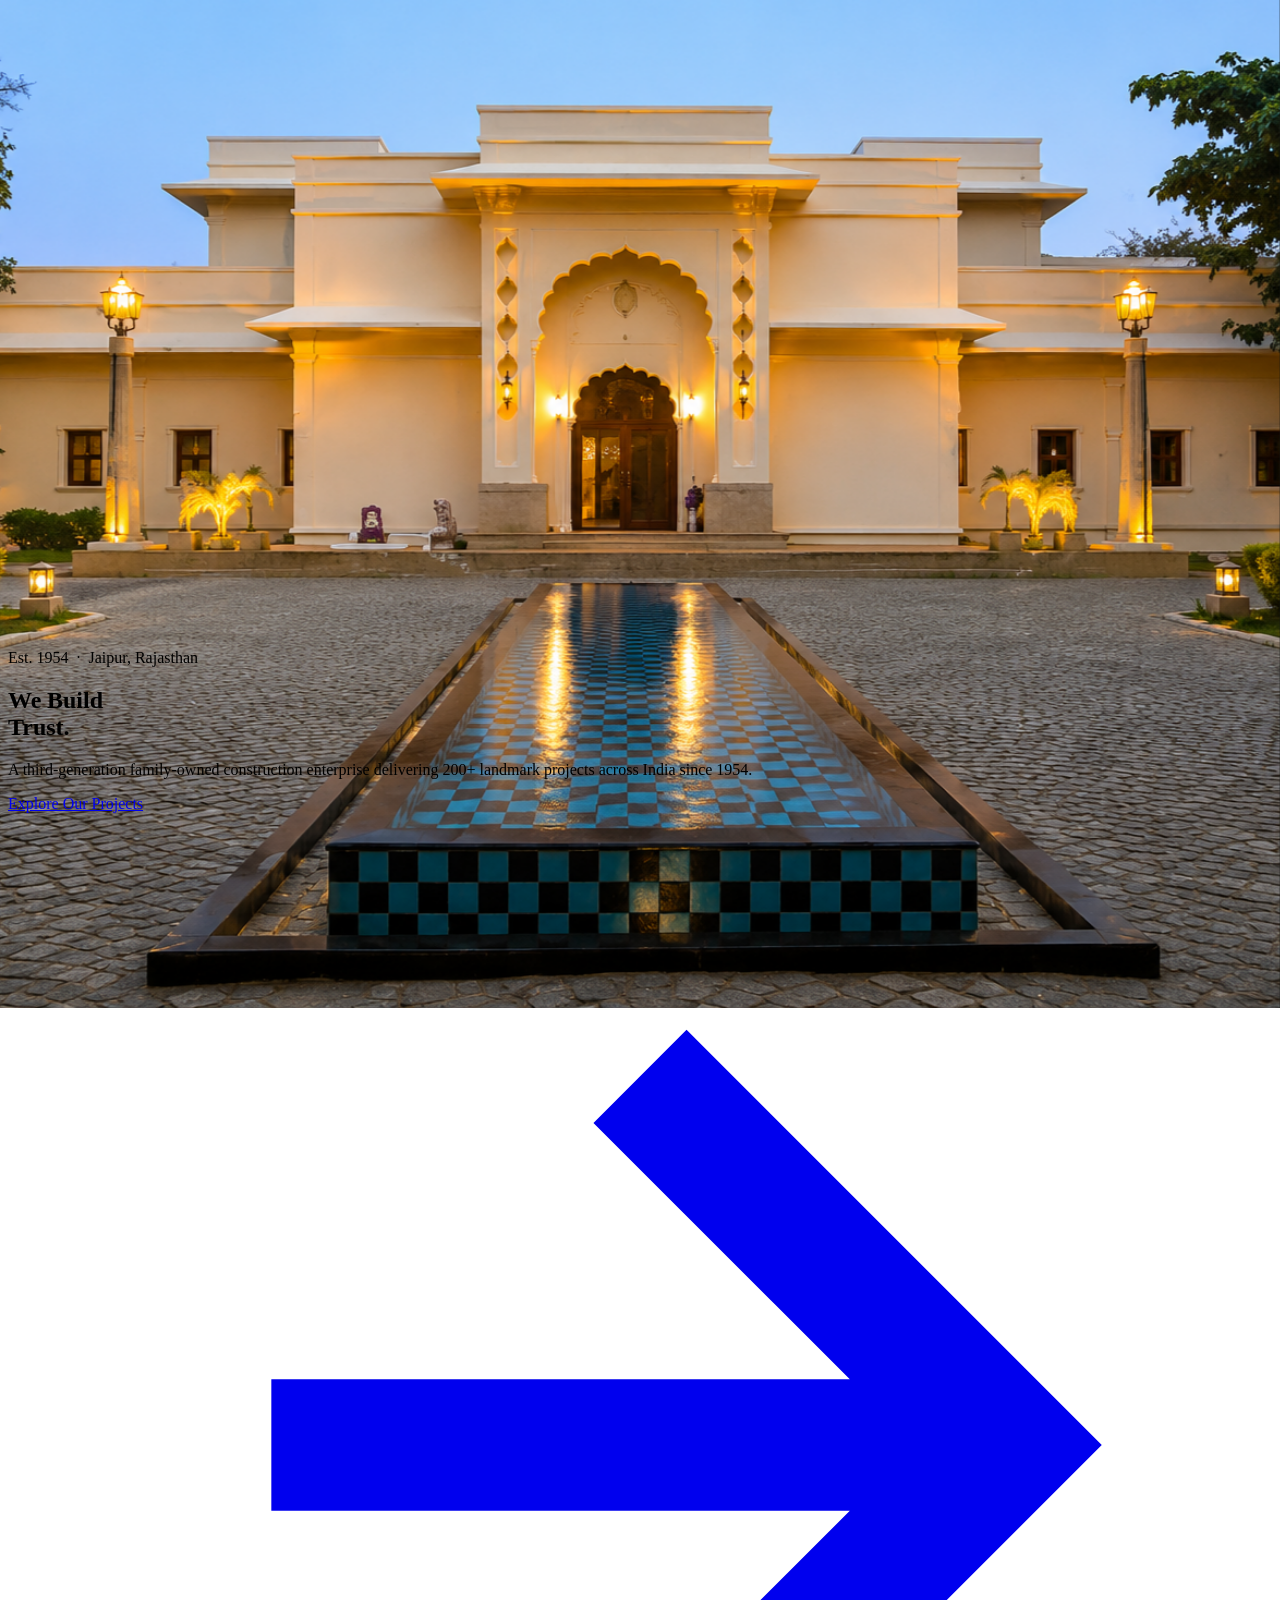
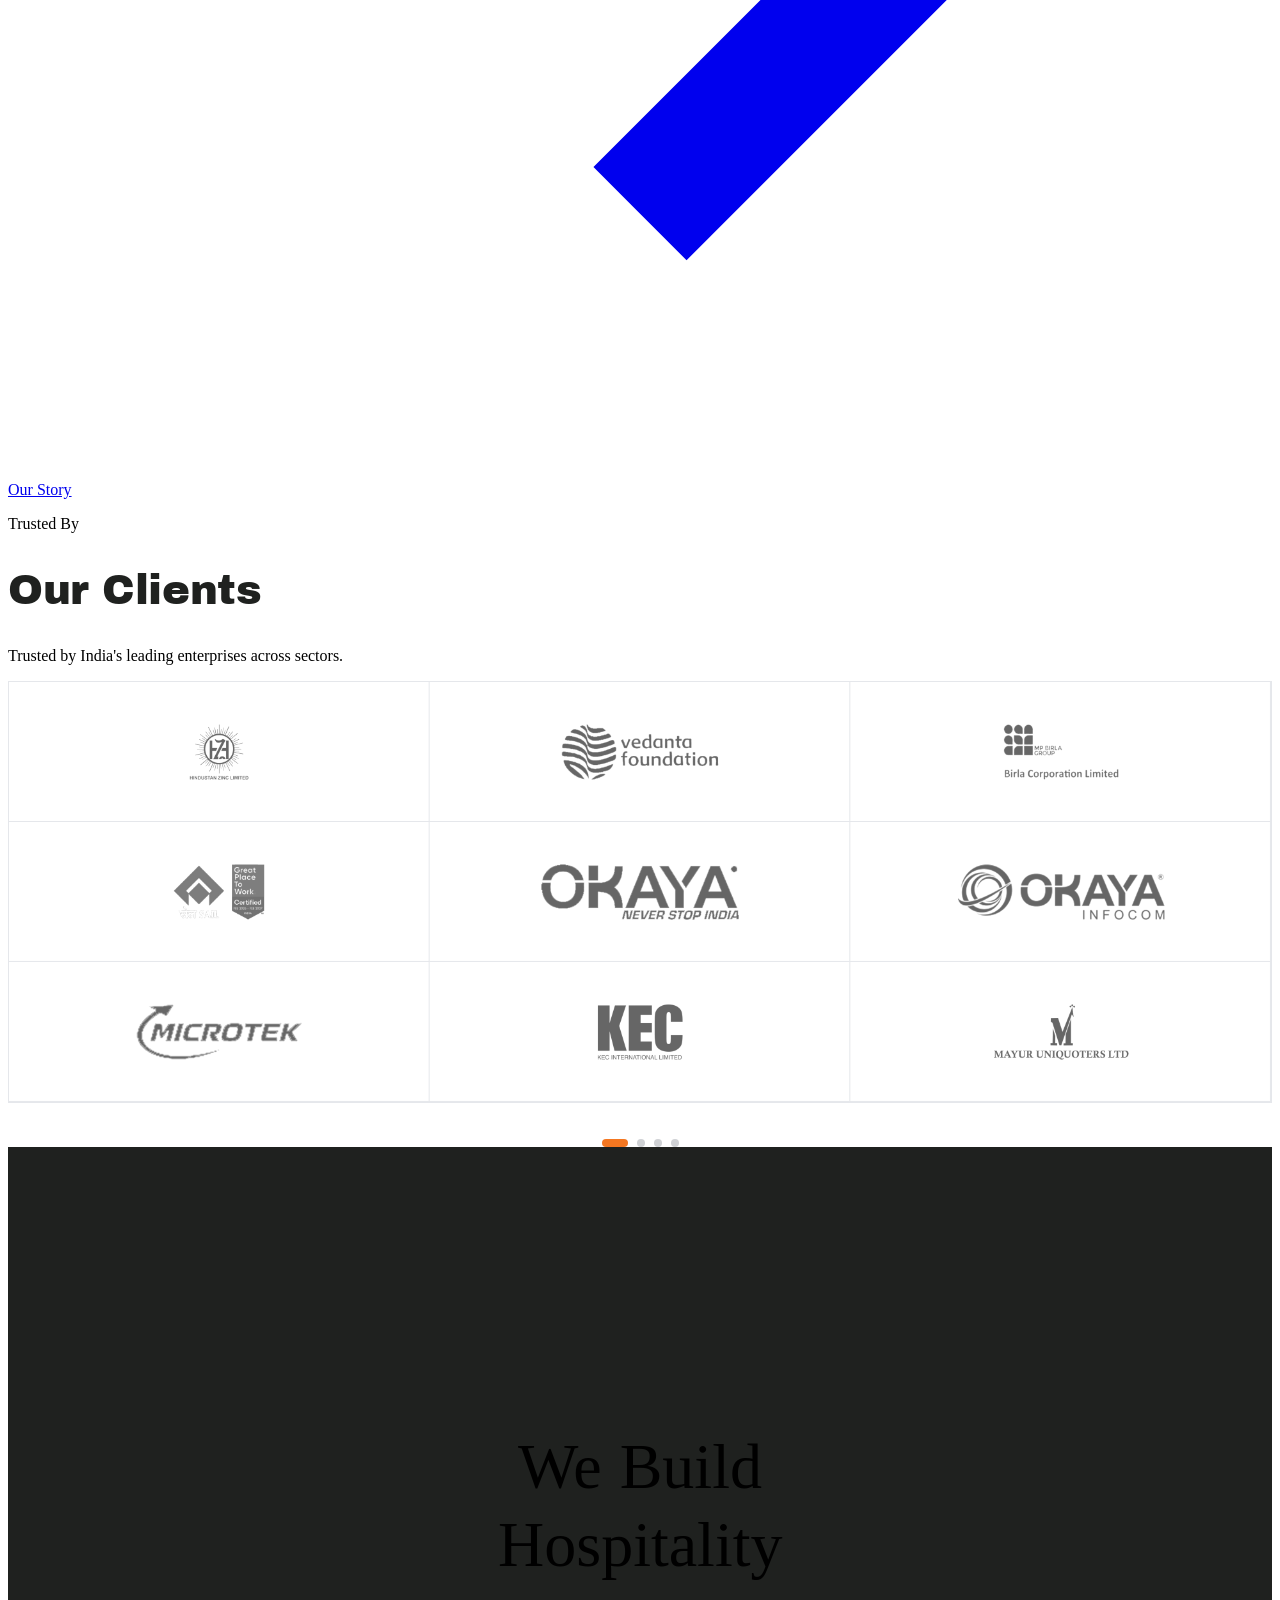
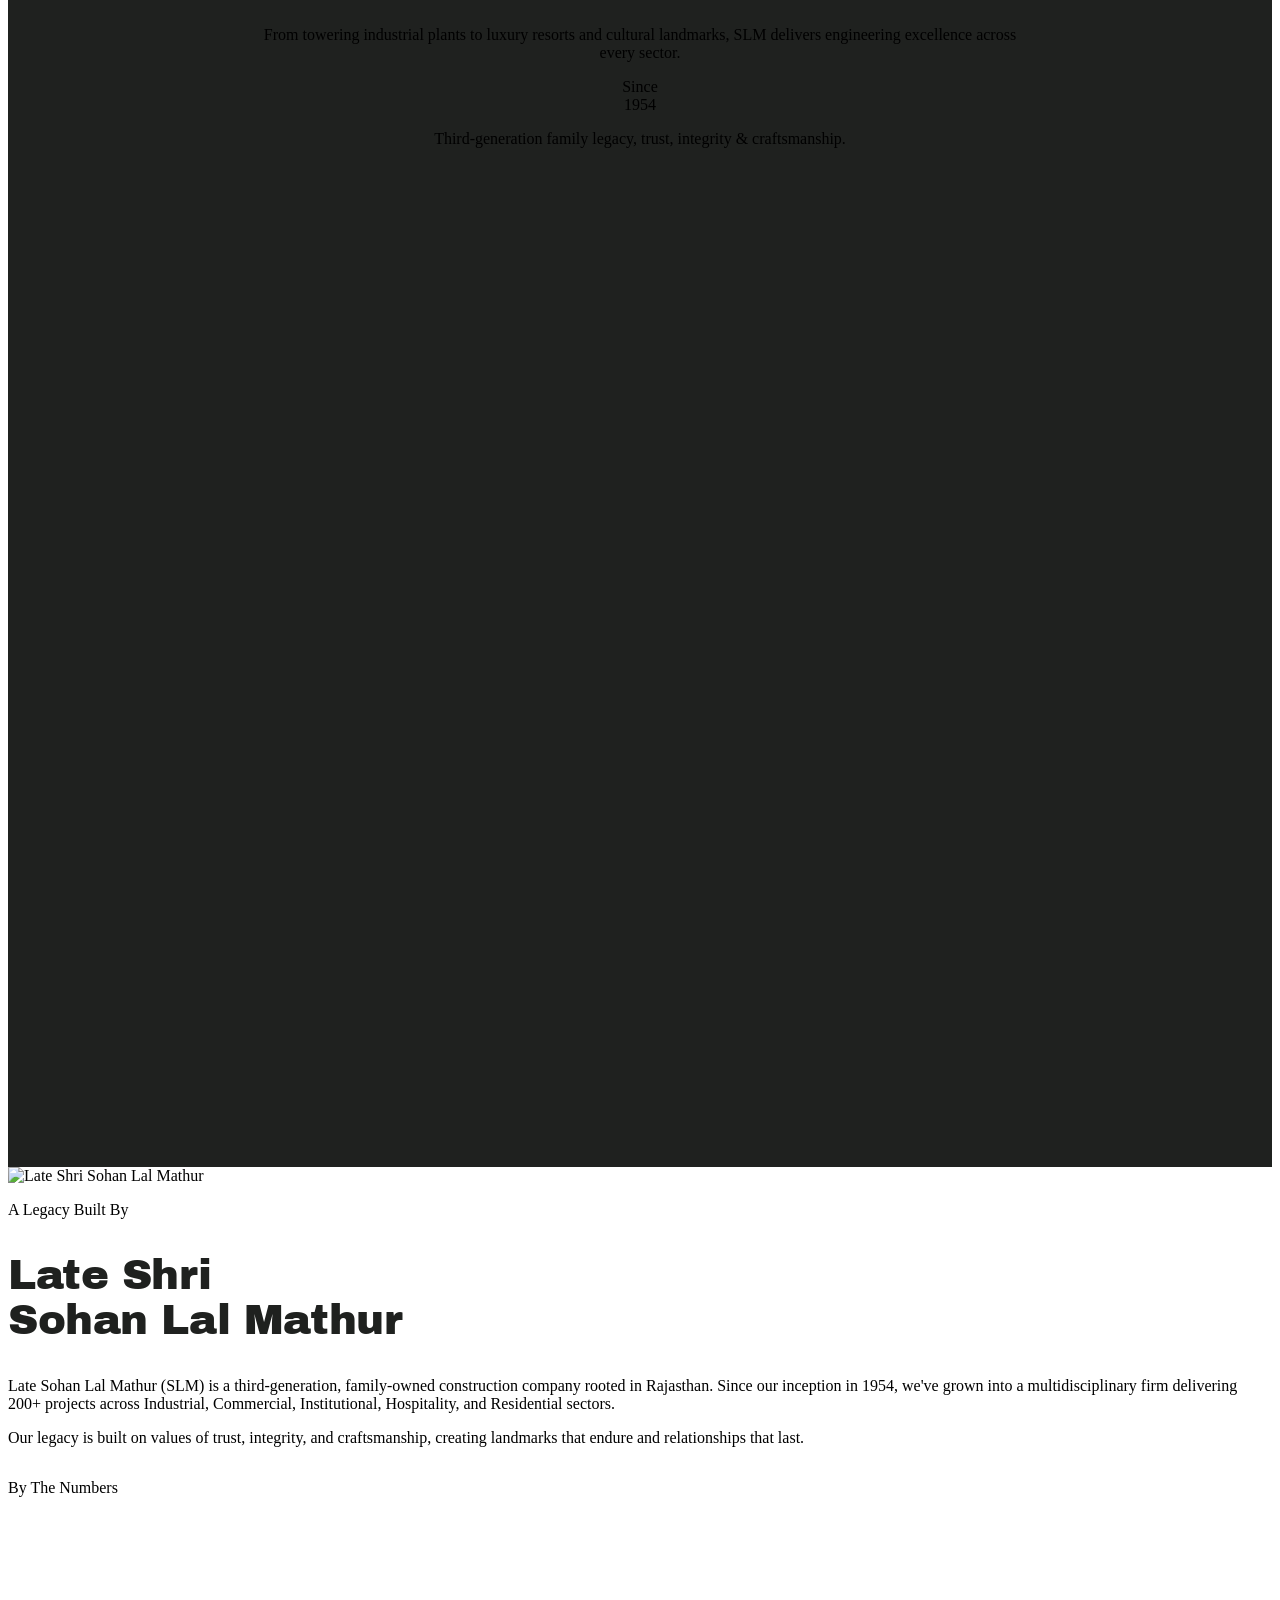
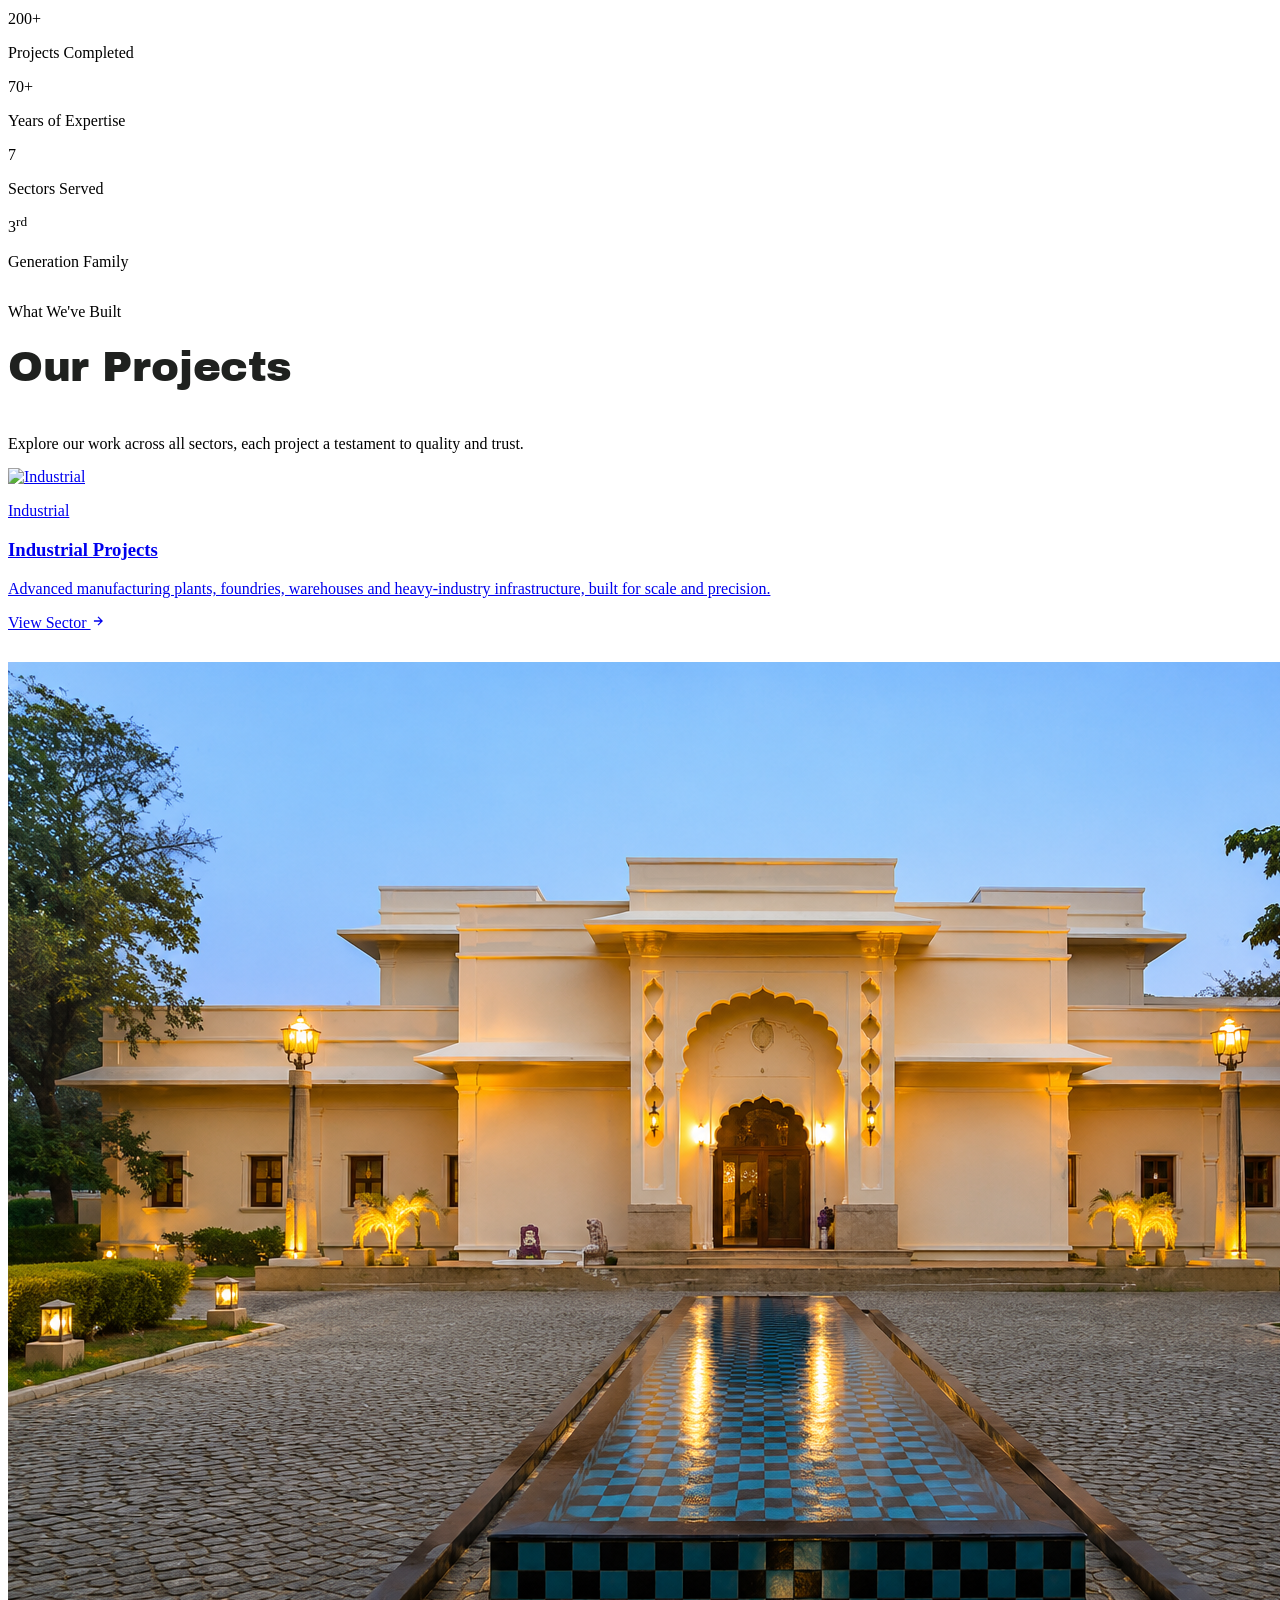
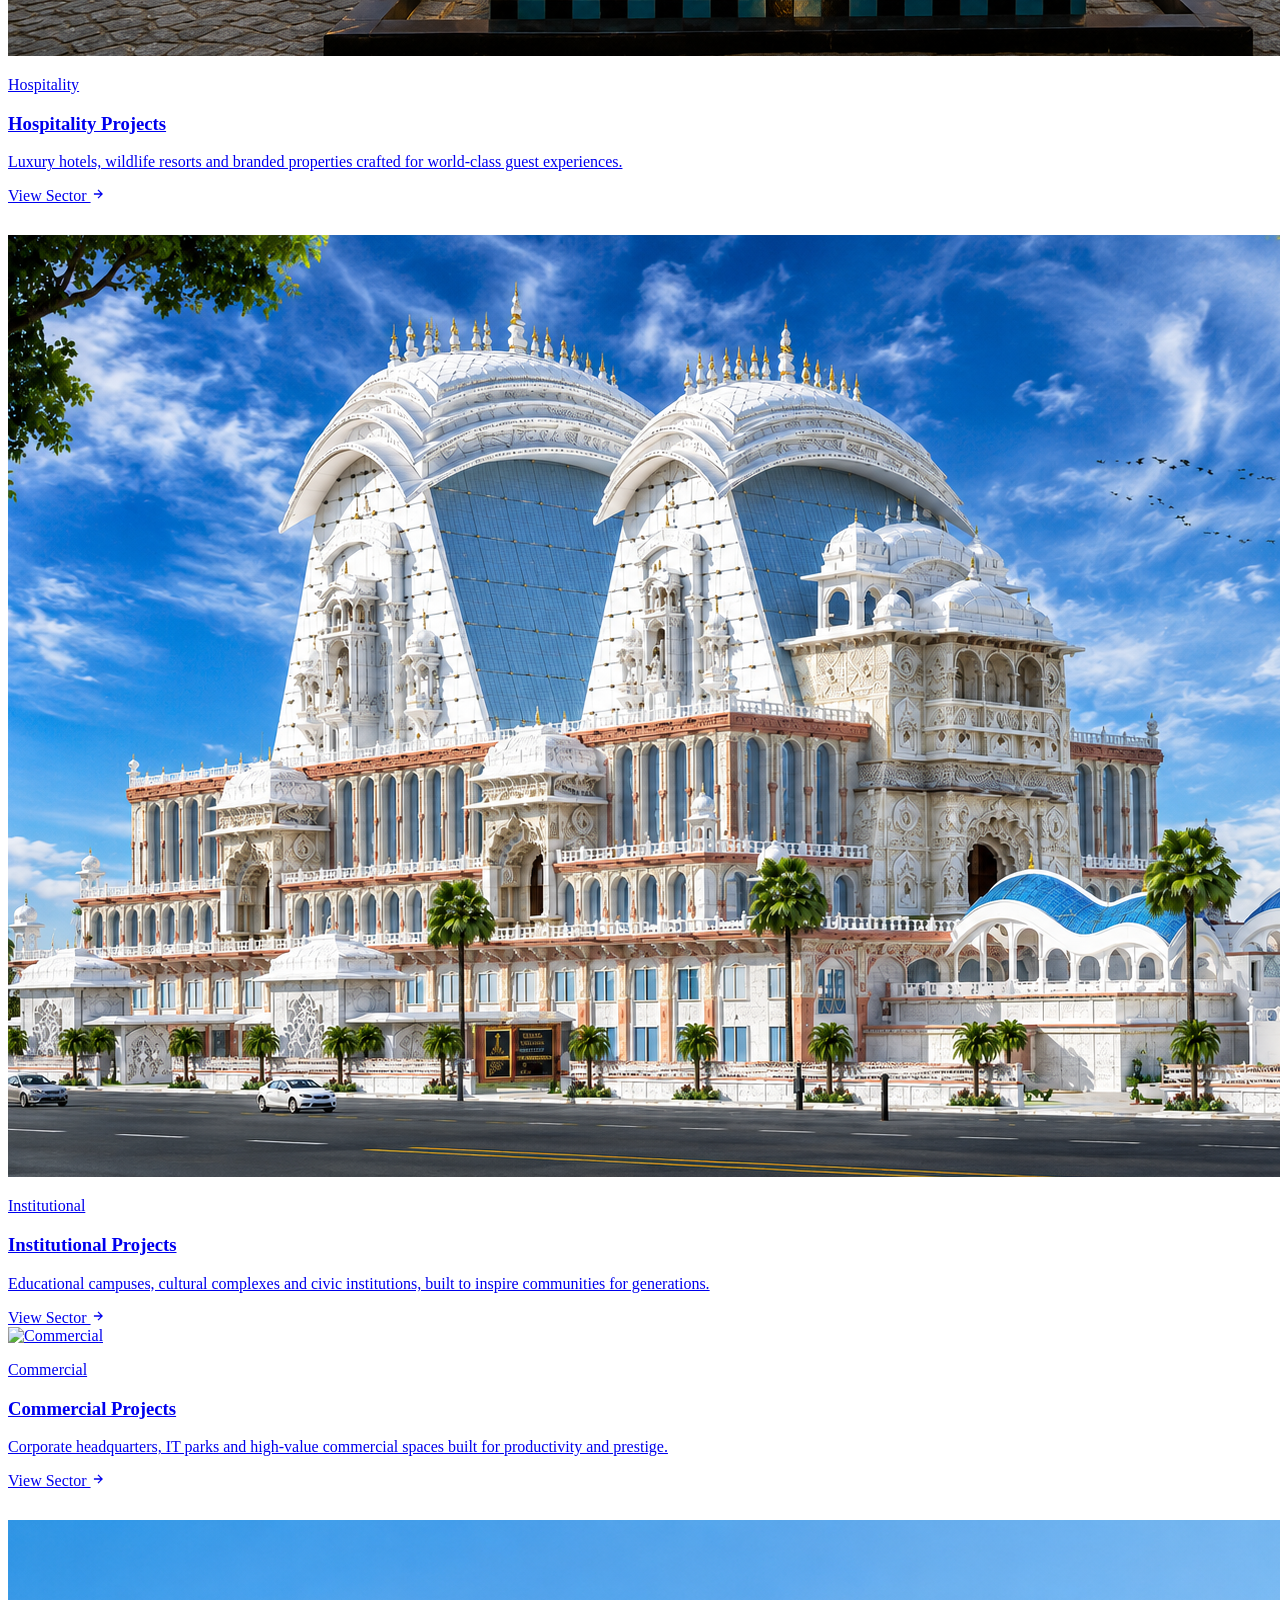
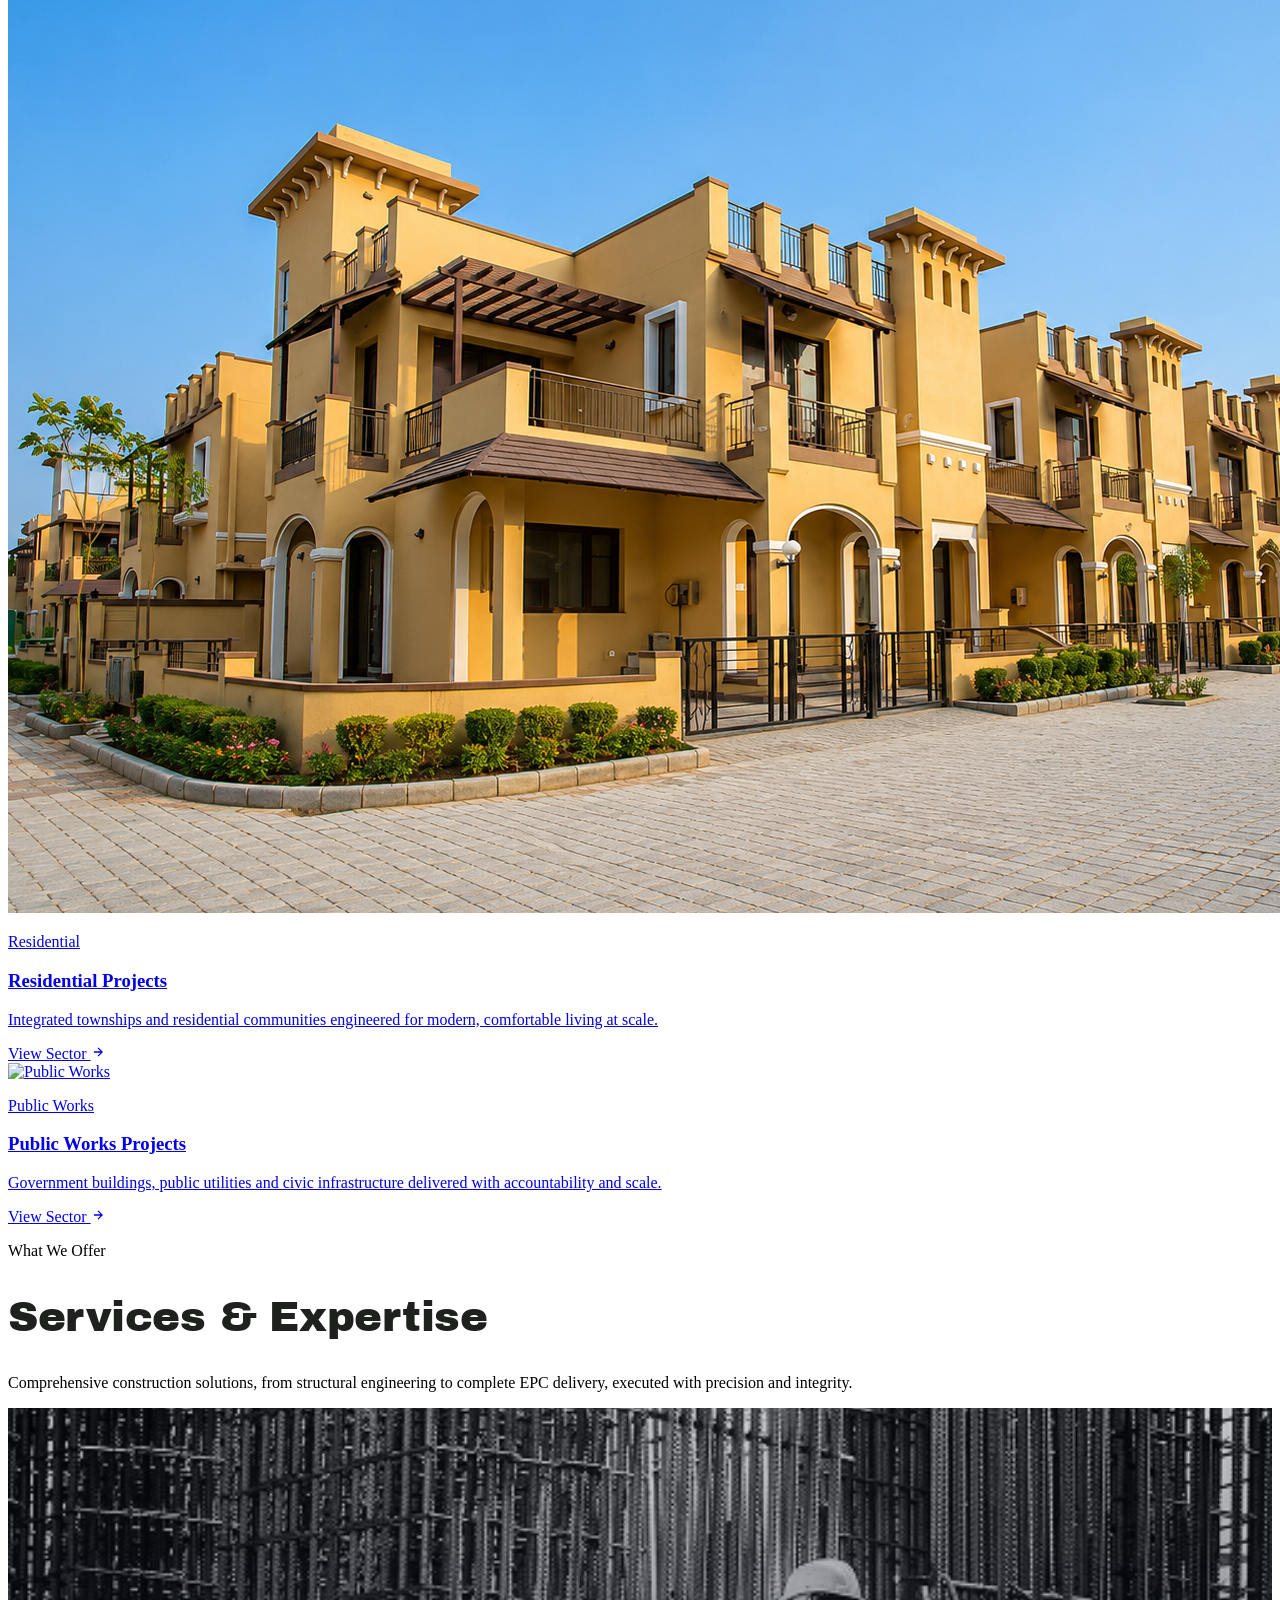
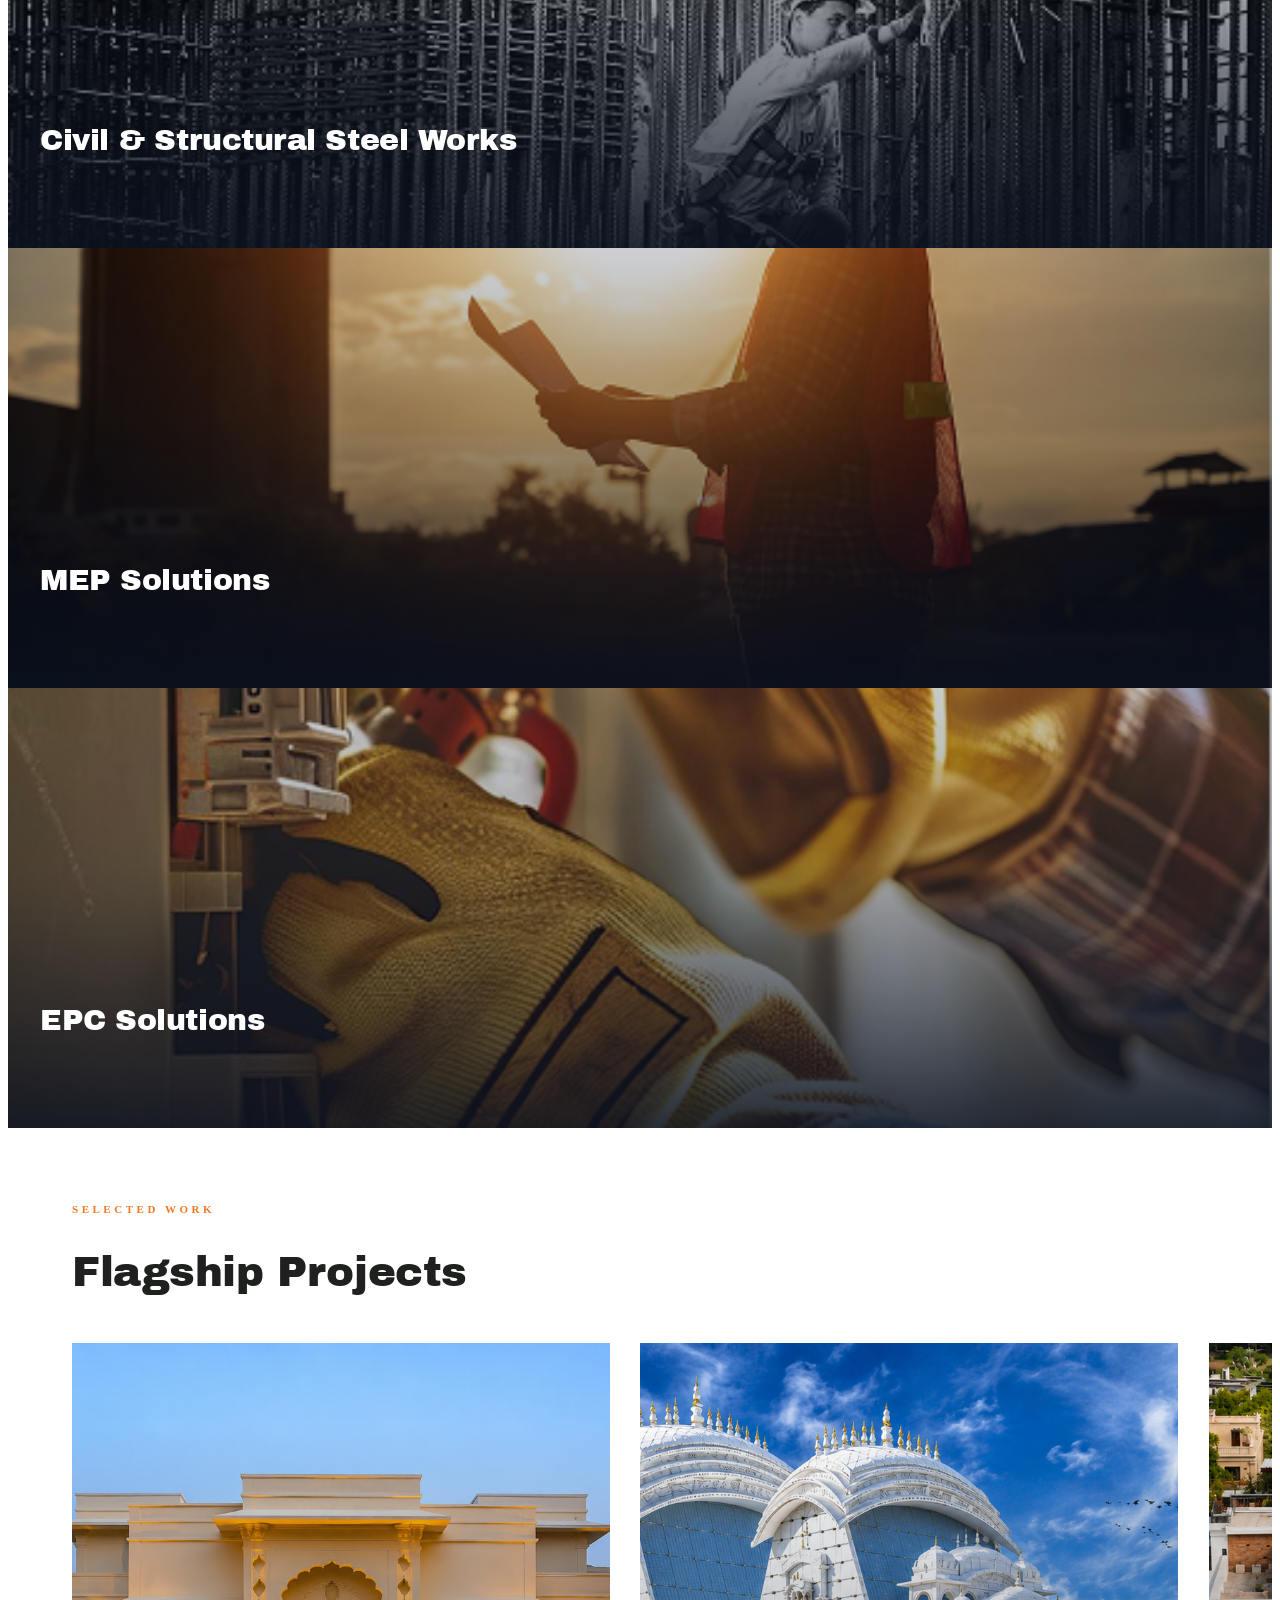
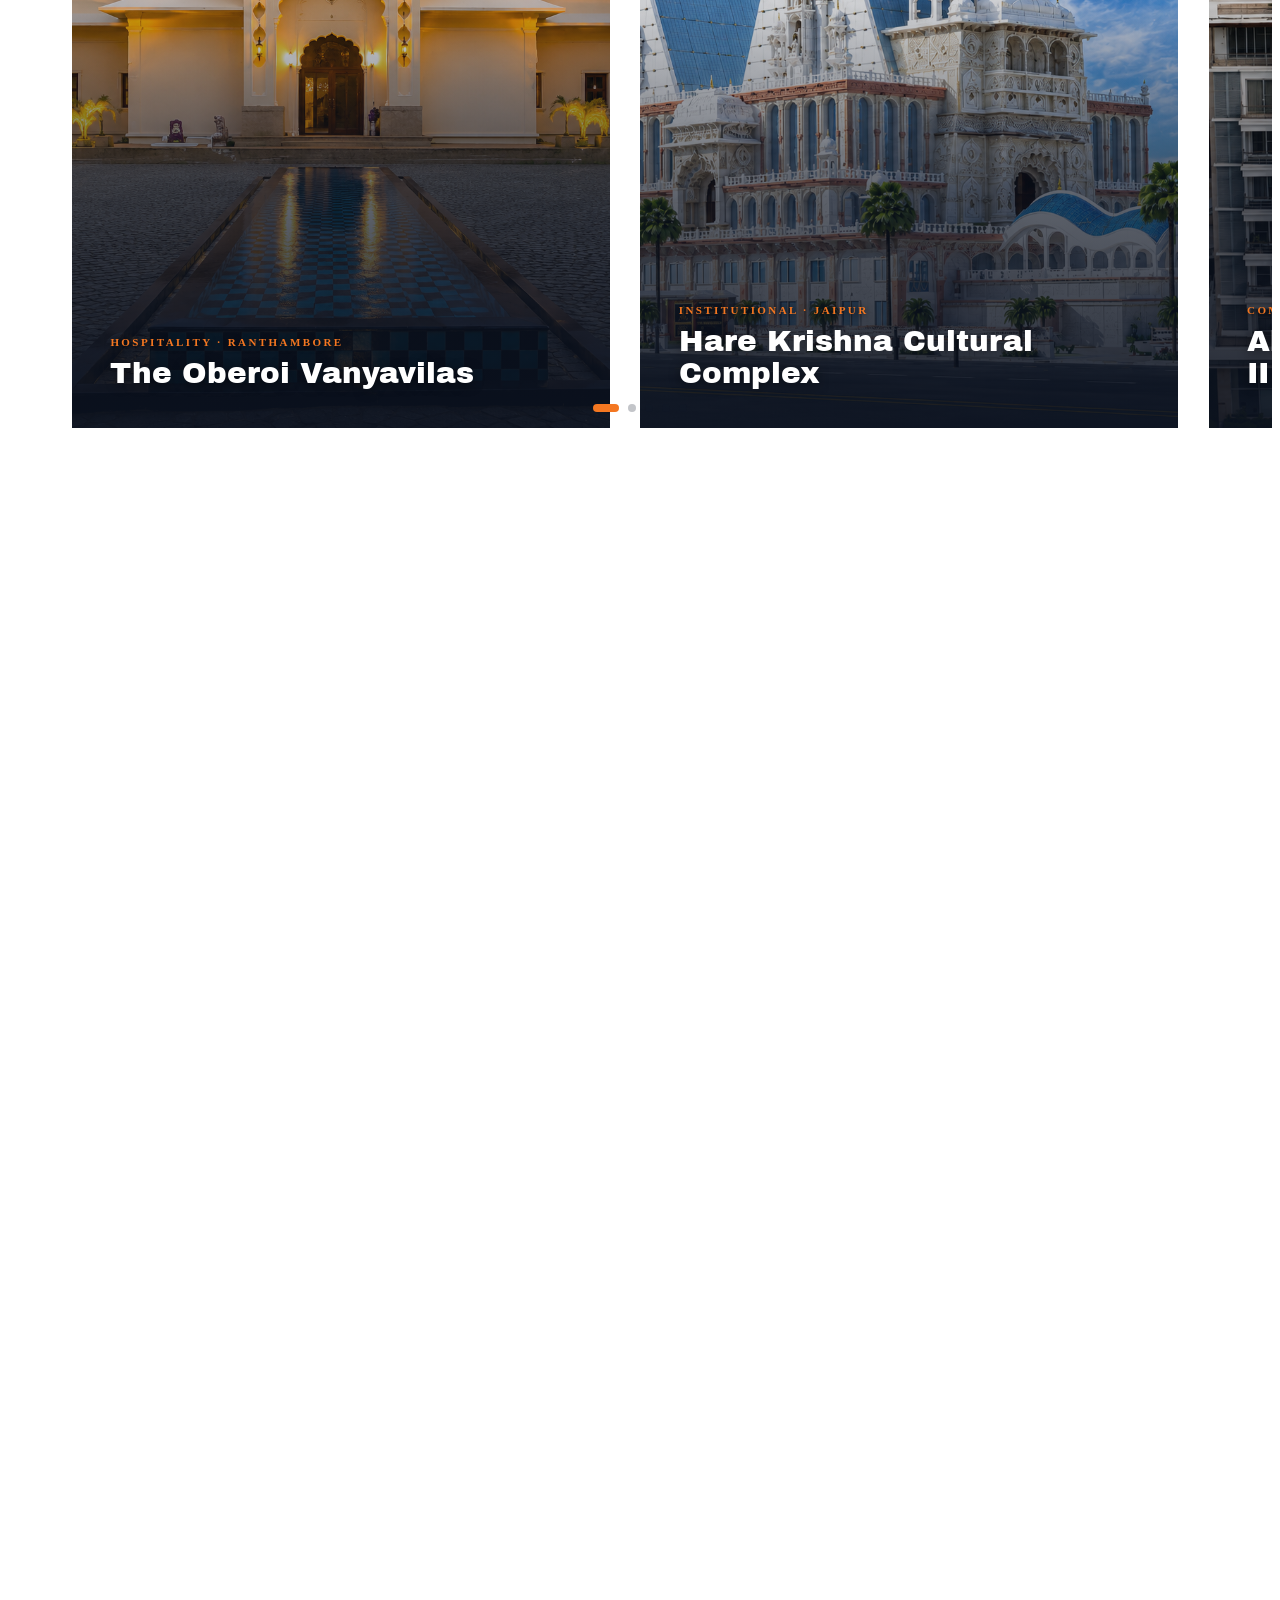
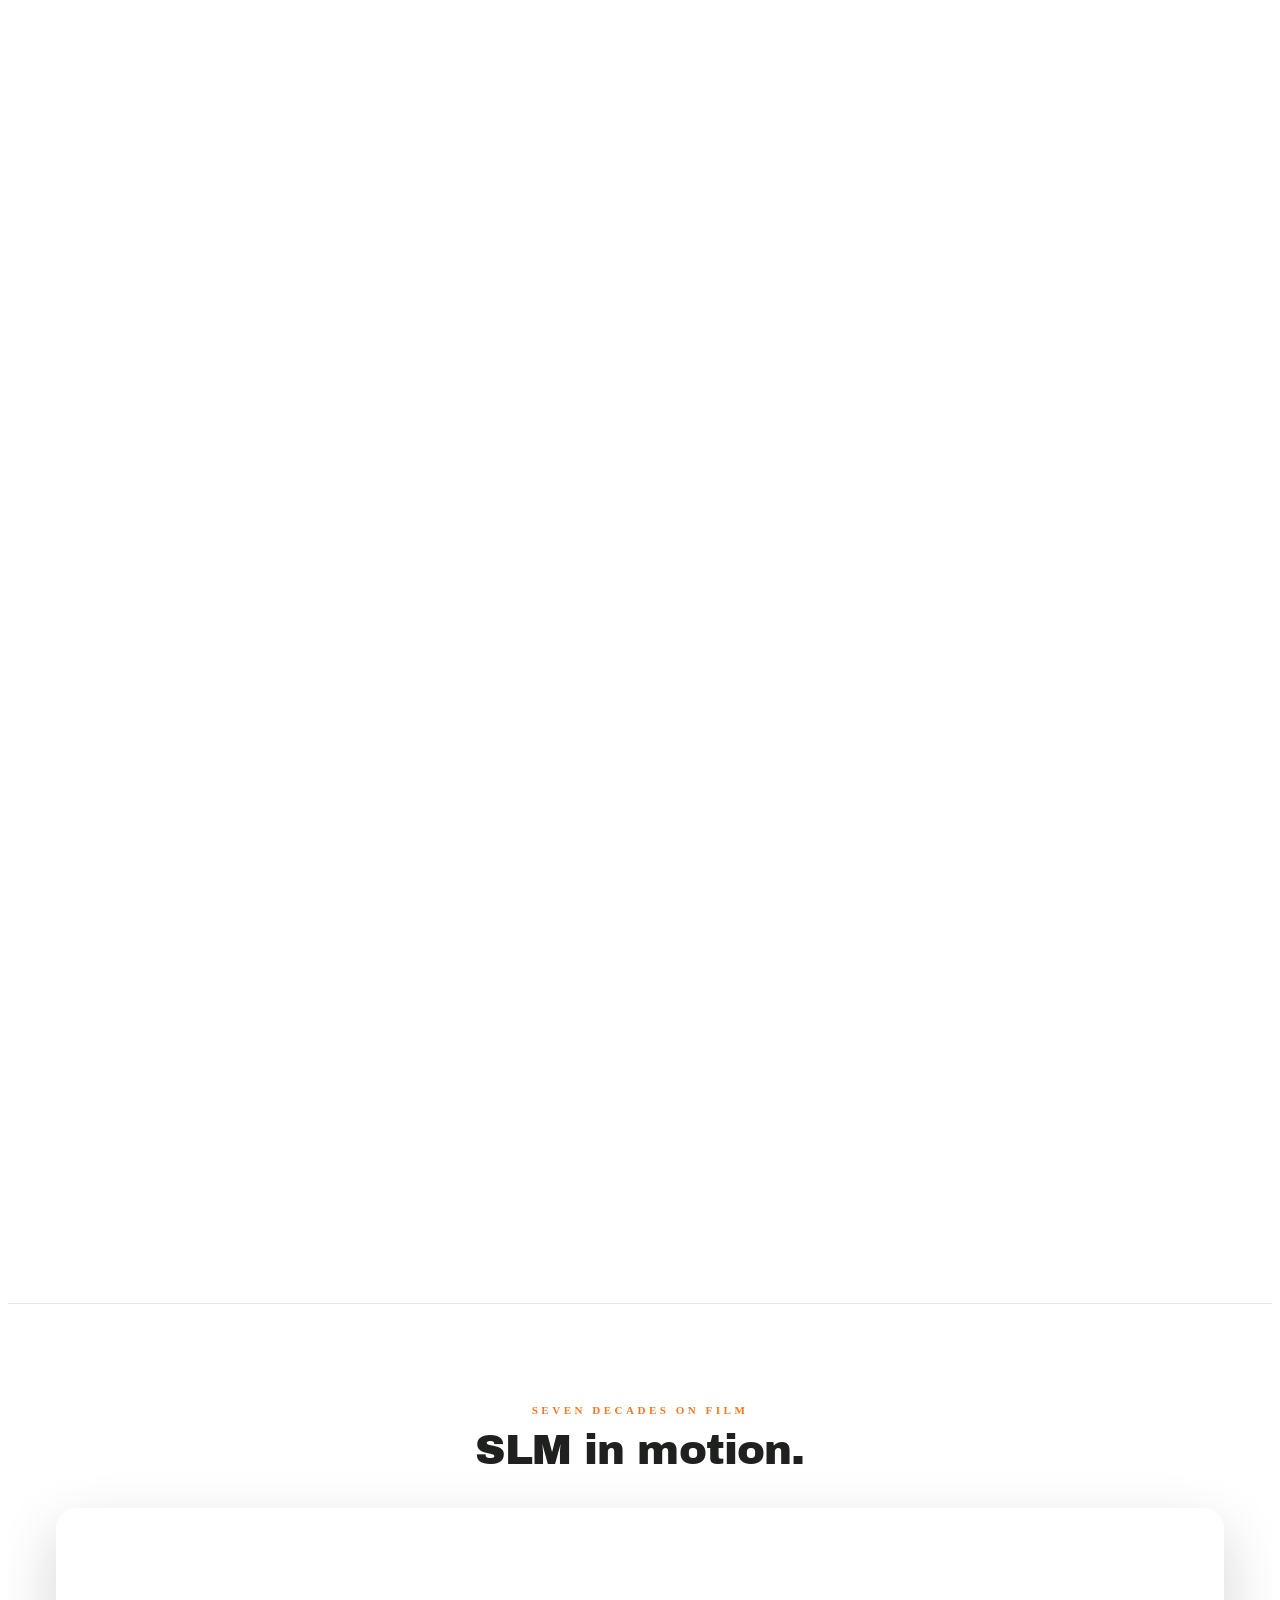
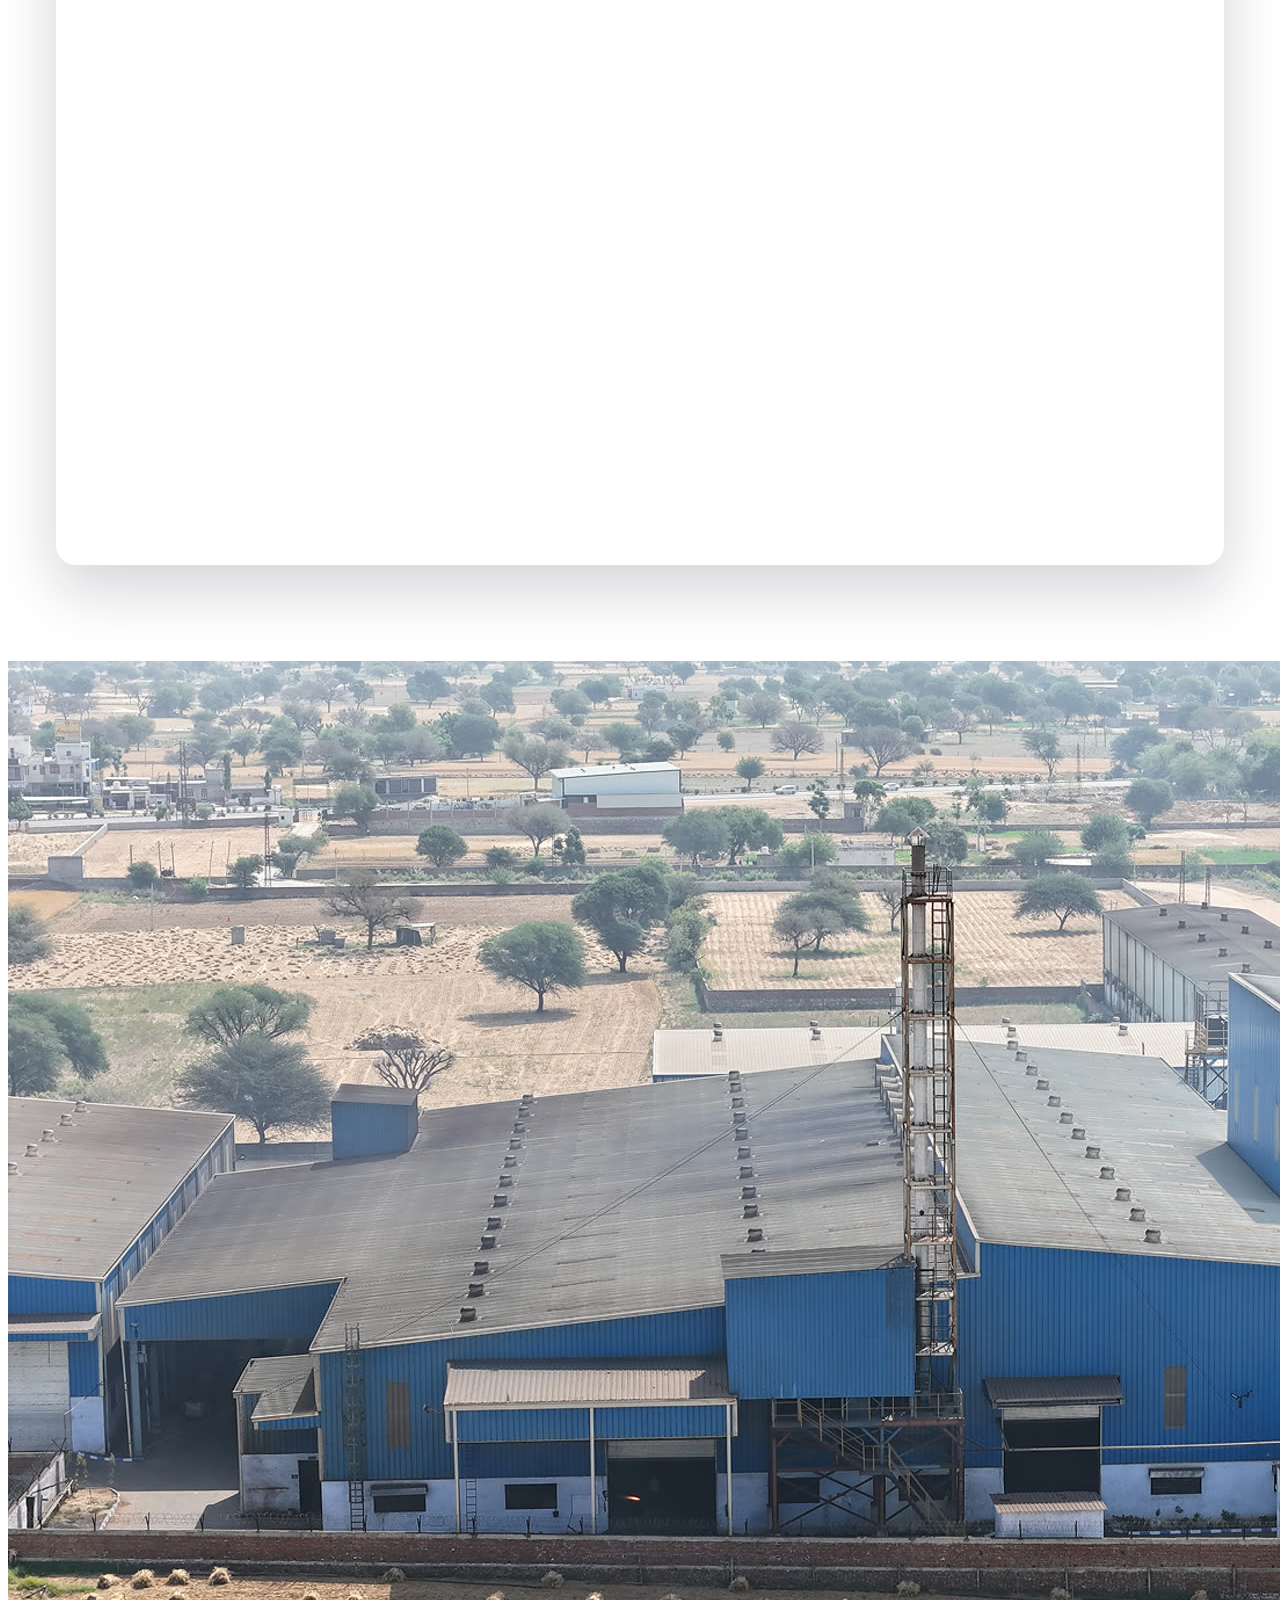
==== index.html @ 920a70e2 "Add Project Categories page + UX fixes - New categories.html: standalone sector grid; nav "Projects"" ====
<!DOCTYPE html>
<html lang="en">
<head>
  <meta charset="UTF-8" />
  <meta name="viewport" content="width=device-width, initial-scale=1.0" />

  <!-- Apply theme before paint to prevent flash-of-wrong-theme -->
  <script>(function(){try{var t=localStorage.getItem('slm-theme');if(t==='dark')document.documentElement.setAttribute('data-theme','dark');}catch(e){}})();</script>

  <!-- ════════ SEO: PRIMARY ════════ -->
  <title>SLM Construction | Third-Generation Builders in Jaipur Since 1954</title>
  <meta name="description" content="M/S Sohan Lal Mathur — family-owned construction firm in Jaipur delivering 200+ Industrial, Hospitality, Institutional, Commercial, Residential & Public Works projects across Rajasthan since 1954." />
  <meta name="keywords" content="SLM Construction, Sohan Lal Mathur, Jaipur construction company, industrial construction Rajasthan, hospitality construction, Oberoi Vanyavilas builder, Akshat Meadows, Hindustan Zinc construction, institutional construction, third-generation construction firm" />
  <meta name="author" content="M/S Sohan Lal Mathur" />
  <meta name="robots" content="index, follow, max-image-preview:large" />
  <meta name="theme-color" content="#FFFFFF" />
  <link rel="canonical" href="https://slmindia.in/" />

  <!-- ════════ SEO: OPEN GRAPH ════════ -->
  <meta property="og:type" content="website" />
  <meta property="og:site_name" content="SLM Construction" />
  <meta property="og:locale" content="en_IN" />
  <meta property="og:title" content="SLM Construction | We Build Trust Since 1954" />
  <meta property="og:description" content="Third-generation family-owned construction firm in Jaipur delivering 200+ landmark projects across India for seven decades." />
  <meta property="og:url" content="https://slmindia.in/" />
  <meta property="og:image" content="https://slmindia.in/wp-content/uploads/2025/09/891adaad9532912464a4c2f7904de3f8fb278369.png" />
  <meta property="og:image:alt" content="SLM Construction — family-owned construction firm in Jaipur" />
  <meta property="og:image:width" content="1200" />
  <meta property="og:image:height" content="630" />

  <!-- ════════ SEO: TWITTER ════════ -->
  <meta name="twitter:card" content="summary_large_image" />
  <meta name="twitter:title" content="SLM Construction | We Build Trust Since 1954" />
  <meta name="twitter:description" content="Third-generation family-owned construction firm in Jaipur delivering 200+ landmark projects across India for seven decades." />
  <meta name="twitter:image" content="https://slmindia.in/wp-content/uploads/2025/09/891adaad9532912464a4c2f7904de3f8fb278369.png" />

  <!-- ════════ FAVICON ════════ -->
  <link rel="icon" type="image/png" href="SLM Main logos/Slm logomark.png" />
  <link rel="apple-touch-icon" href="SLM Main logos/Slm logomark.png" />

  <!-- ════════ STRUCTURED DATA (JSON-LD) ════════ -->
  <script type="application/ld+json">
  {
    "@context": "https://schema.org",
    "@type": "GeneralContractor",
    "name": "M/S Sohan Lal Mathur",
    "alternateName": "SLM Construction",
    "url": "https://slmindia.in/",
    "logo": "https://slmindia.in/wp-content/uploads/2026/01/SLM-Logo-mark.png",
    "image": "https://slmindia.in/wp-content/uploads/2025/09/891adaad9532912464a4c2f7904de3f8fb278369.png",
    "description": "Third-generation family-owned construction firm in Jaipur delivering Industrial, Hospitality, Institutional, Commercial, Residential and Public Works projects across India since 1954.",
    "slogan": "We Build Trust",
    "foundingDate": "1954",
    "founder": { "@type": "Person", "name": "Late Shri Sohan Lal Mathur" },
    "address": {
      "@type": "PostalAddress",
      "streetAddress": "BH-3, Ambabari, Vidyadhar Nagar",
      "addressLocality": "Jaipur",
      "postalCode": "302039",
      "addressRegion": "Rajasthan",
      "addressCountry": "IN"
    },
    "telephone": "+91-9509911871",
    "email": "sohanlalmathur@gmail.com",
    "areaServed": { "@type": "Country", "name": "India" },
    "knowsAbout": ["Industrial Construction", "Hospitality Construction", "Institutional Construction", "Commercial Construction", "Residential Construction", "Public Works"],
    "sameAs": ["https://www.instagram.com/"]
  }
  </script>

  <!-- Fonts -->
  <link rel="preconnect" href="https://fonts.googleapis.com" />
  <link rel="preconnect" href="https://fonts.gstatic.com" crossorigin />
  <link href="https://fonts.googleapis.com/css2?family=Inter:wght@300;400;500;600&display=swap" rel="stylesheet" />

  <!-- Tailwind CDN -->
  <script src="https://cdn.tailwindcss.com"></script>
  <script>
    tailwind.config = {
      theme: {
        extend: {
          colors: {
            orange:  '#F47721',
            'orange-dk': '#D96218',
            dark:    '#1F211F',
            muted:   '#6B7280',
            border:  '#E5E7EB',
            off:     '#FFFFFF',
          },
          fontFamily: {
            serif: ['"Archivo Black"', 'Impact', 'sans-serif'],
            sans:  ['Inter', 'sans-serif'],
          },
        }
      }
    }
  </script>

  <!-- AOS -->
  <link href="https://unpkg.com/aos@2.3.1/dist/aos.css" rel="stylesheet" />

  <!-- Custom styles -->
  <link rel="stylesheet" href="css/style.css?v=72" />
</head>

<body class="font-sans bg-white text-dark overflow-x-hidden">

<!-- SITE LOADER -->
<div id="siteLoader" class="site-loader" aria-hidden="true">
  <video id="siteLoaderVideo" class="loader-video" autoplay muted playsinline preload="auto" disableremoteplayback></video>
  <script>
    (function(){
      var v = document.getElementById('siteLoaderVideo');
      if (!v) return;
      v.src = window.matchMedia('(max-width: 1023px)').matches
        ? 'video/logo-reveal.mp4'
        : 'video/slm-loader.mp4';
    })();
  </script>
</div>

<!-- ═══════════════════════════════════════
     NAV
═══════════════════════════════════════ -->
<div id="nav-slot"></div>


<!-- ═══════════════════════════════════════
     1. HERO, VIDEO
═══════════════════════════════════════ -->
<section id="hero" class="hero-section relative w-full overflow-hidden flex flex-col">

  <!-- Cinematic project-cover slideshow (project cover images from Projects Images/ folders) -->
  <div class="absolute inset-0 z-0">
    <div class="hero-slides" id="heroSlides" aria-hidden="true">
      <img class="hero-slide is-active" src="Projects%20Images/Hospitality/Oberoi%20Vanyavillas-20260606T094412Z-3-001/Oberoi%20Vanyavillas/Oberoi%20Cover.png" alt="The Oberoi Vanyavilas — SLM project" fetchpriority="high" />
      <img class="hero-slide" src="Projects%20Images/Institutional/Gupt%20Vrindavan%20Dham-20260606T095014Z-3-001/Gupt%20Vrindavan%20Dham/GVD%20Cover.png" alt="Gupt Vrindavan Dham — SLM project" loading="eager" />
      <img class="hero-slide" src="Projects%20Images/Industrial/Bright%20Metals%20India-20260606T092953Z-3-001/Bright%20Metals%20India/BMI%20Cover%20.JPG" alt="Bright Metals India — SLM project" loading="eager" />
      <img class="hero-slide" src="Projects%20Images/Hospitality/Westin%20Pushkar-20260606T094529Z-3-001/Westin%20Pushkar/Westin%20Cover.png" alt="The Westin Pushkar — SLM project" loading="eager" />
      <img class="hero-slide" src="Projects%20Images/Residential/Akshat%20Meadows-20260606T101125Z-3-001/Akshat%20Meadows/AM%20cover.png" alt="Akshat Meadows — SLM project" loading="eager" />
      <img class="hero-slide" src="Projects%20Images/Hospitality/Gold%20Palace%20Resort-20260606T094310Z-3-001/Gold%20Palace%20Resort/Gold%20Palace.Cover.png" alt="The Gold Palace — SLM project" loading="eager" />
      <img class="hero-slide" src="Projects%20Images/Institutional/JECRC%20University%20Alwar-20260606T095307Z-3-001/JECRC%20University%20Alwar/JECRC%20Cover.png" alt="JECRC University — SLM project" loading="eager" />
      <img class="hero-slide" src="Projects%20Images/Industrial/Precision%20Autocastings%20Kaladera-20260606T093415Z-3-001/Precision%20Autocastings%20Kaladera/Precision%20Autocasting%20Website%20Cover.JPG" alt="Precision Autocastings — SLM project" loading="eager" />
      <img class="hero-slide" src="Projects%20Images/Hospitality/Gajner%20Palace%20Bikaner-20260606T094204Z-3-001/Gajner%20Palace%20Bikaner/Gajner%20Palace%20Cover.jpg" alt="Gajner Palace — SLM project" loading="eager" />
      <img class="hero-slide" src="Projects%20Images/Institutional/Gyan%20Vihar-20260606T095049Z-3-001/Gyan%20Vihar/GV%20Cover.png" alt="Gyan Vihar University — SLM project" loading="eager" />
    </div>
    <!-- Dark gradient overlay -->
    <div class="absolute inset-0 bg-gradient-to-r from-dark/85 via-dark/55 to-dark/25"></div>
    <div class="absolute inset-0 bg-gradient-to-t from-dark/60 via-transparent to-dark/20"></div>
  </div>

  <!-- Content -->
  <div class="relative z-10 flex-1 flex items-center">
    <div class="max-w-screen-xl mx-auto px-6 lg:px-10 w-full pt-28 pb-10">
      <div class="max-w-2xl">

        <!-- Eyebrow -->
        <div class="flex items-center gap-3 mb-6" data-aos="fade-up" data-aos-duration="600">
              <span class="text-[11px] font-semibold tracking-[0.32em] uppercase text-white/65">Est. 1954 &nbsp;·&nbsp; Jaipur, Rajasthan</span>
        </div>

        <!-- Headline -->
        <h1 class="font-serif text-[length:var(--fs-h2)] font-bold text-white leading-[1.12] mb-6"
            data-split-words data-split-delay="0.2" data-split-step="0.09">
          We Build<br/>
          <span class="text-orange font-semibold">Trust.</span>
        </h1>

        <!-- Sub -->
        <p class="text-white/65 text-lg font-light leading-relaxed max-w-lg mb-10"
           data-aos="fade-up" data-aos-duration="700" data-aos-delay="160">
          A third-generation family-owned construction enterprise delivering
          200+ landmark projects across India since 1954.
        </p>

        <!-- Actions -->
        <div class="flex flex-wrap gap-4" data-aos="fade-up" data-aos-duration="700" data-aos-delay="240">
          <a href="projects.html" data-magnetic
             class="inline-flex items-center gap-2 px-7 py-3.5 bg-orange text-white text-[13px] font-semibold tracking-wide hover:bg-orange-dk transition-all duration-200 group">
            Explore Our Projects
            <svg class="w-4 h-4 group-hover:translate-x-1 transition-transform" fill="none" stroke="currentColor" stroke-width="2.5" viewBox="0 0 24 24"><path d="M5 12h14M12 5l7 7-7 7"/></svg>
          </a>
          <a href="journey.html" data-magnetic
             class="inline-flex items-center gap-2 px-7 py-3.5 border border-white/35 text-white text-[13px] font-medium hover:border-white/70 hover:bg-white/8 transition-all duration-200">
            Our Story
          </a>
        </div>
      </div>
    </div>
  </div>

</section>


<!-- ═══════════════════════════════════════
     OUR CLIENTS (moved up — appears right after hero)
═══════════════════════════════════════ -->
<section id="clients" class="bg-white py-16 lg:py-20 overflow-hidden border-t border-border">

  <div class="max-w-screen-xl mx-auto px-6 lg:px-10 text-center mb-10" data-aos="fade-up">
    <p class="text-[11px] font-semibold tracking-[0.32em] uppercase text-orange flex items-center justify-center gap-3 mb-4">
      Trusted By    </p>
    <h2 class="section-title">Our Clients</h2>
    <p class="text-muted text-sm mt-3 max-w-sm mx-auto">Trusted by India's leading enterprises across sectors.</p>
  </div>

  <!-- 3-slide auto-rotating carousel.
       Slides 1 + 2: 9 logos each (3×3 grid).  Slide 3: 6 logos (3×2). -->
  <div class="max-w-screen-xl mx-auto px-6 lg:px-10">
    <div id="clientsCarousel" class="clients-carousel">
      <div class="clients-track">

        <div class="clients-slide is-active" data-slide="0">
          <img src="slm%20logo/MacBook%20Pro%2016_%20-%2018%402x.png" alt="Hindustan Zinc Ltd." class="clients-logo-img" />
          <img src="slm%20logo/MacBook%20Pro%2016_%20-%2030%402x.png" alt="Vedanta Foundation" class="clients-logo-img" />
          <img src="slm%20logo/MacBook%20Pro%2016_%20-%2025%402x.png" alt="Birla Corporation" class="clients-logo-img" />
          <img src="slm%20logo/sail.png" alt="SAIL" class="clients-logo-img" />
          <img src="slm%20logo/MacBook%20Pro%2016_%20-%2013%402x.png" alt="OKAYA" class="clients-logo-img" />
          <img src="slm%20logo/MacBook%20Pro%2016_%20-%2015%402x.png" alt="Okaya Infocom" class="clients-logo-img" />
          <img src="slm%20logo/MacBook%20Pro%2016_%20-%2031%402x.png" alt="Microtek" class="clients-logo-img" />
          <img src="slm%20logo/MacBook%20Pro%2016_%20-%2023%402x.png" alt="KEC International" class="clients-logo-img" />
          <img src="slm%20logo/MacBook%20Pro%2016_%20-%2016%402x-1.png" alt="Mayur Uniquoters" class="clients-logo-img" />
        </div>

        <div class="clients-slide" data-slide="1">
          <img src="slm%20logo/vgl.png" alt="VGL" class="clients-logo-img" />
          <img src="slm%20logo/MacBook%20Pro%2016_%20-%2012%402x.png" alt="ARL Infratech" class="clients-logo-img" />
          <img src="slm%20logo/akshat.png" alt="Akshat" class="clients-logo-img" />
          <img src="slm%20logo/MacBook%20Pro%2016_%20-%2029%402x.png" alt="REIL" class="clients-logo-img" />
          <img src="slm%20logo/MacBook%20Pro%2016_%20-%2021%402x.png" alt="SIGMA" class="clients-logo-img" />
          <img src="slm%20logo/MacBook%20Pro%2016_%20-%2016%402x.png" alt="Oswal Cables" class="clients-logo-img" />
          <img src="slm%20logo/MacBook%20Pro%2016_%20-%2019%402x.png" alt="Universal AutoFoundry" class="clients-logo-img" />
          <img src="slm%20logo/bright-metal.png" alt="Bright Metal" class="clients-logo-img clients-logo-inv" />
          <img src="slm%20logo/precision-autocastings.png" alt="Precision Autocastings" class="clients-logo-img" />
        </div>

        <div class="clients-slide" data-slide="2">
          <img src="slm%20logo/MacBook%20Pro%2016_%20-%2017%402x.png" alt="Hare Krishna Movement" class="clients-logo-img" />
          <img src="slm%20logo/MacBook%20Pro%2016_%20-%2026%402x.png" alt="Akshay Patra" class="clients-logo-img" />
          <img src="slm%20logo/MacBook%20Pro%2016_%20-%2014%402x.png" alt="JECRC University" class="clients-logo-img" />
          <img src="slm%20logo/MacBook%20Pro%2016_%20-%2032%402x.png" alt="JIMS" class="clients-logo-img" />
          <img src="slm%20logo/MacBook%20Pro%2016_%20-%2022%402x.png" alt="Gyan Vihar" class="clients-logo-img" />
          <img src="slm%20logo/MacBook%20Pro%2016_%20-%2020%402x.png" alt="Digambar Jain Shraman" class="clients-logo-img" />
          <img src="slm%20logo/ohrvi.png" alt="Ohrvi" class="clients-logo-img" />
          <img src="slm%20logo/paavan.png" alt="PAAVAN Ecofriendly Tableware" class="clients-logo-img" />
          <img src="slm%20logo/hi-growth.png" alt="HI GROWTH" class="clients-logo-img" />
        </div>

        <div class="clients-slide" data-slide="3">
          <img src="slm%20logo/MacBook%20Pro%2016_%20-%2024%402x.png" alt="Oberoi's Hotels & Resorts" class="clients-logo-img" />
          <img src="slm%20logo/MacBook%20Pro%2016_%20-%2011%402x.png" alt="Westin" class="clients-logo-img" />
          <img src="slm%20logo/MacBook%20Pro%2016_%20-%2028%402x.png" alt="Ramada" class="clients-logo-img" />
          <img src="slm%20logo/MacBook%20Pro%2016_%20-%2015%402x-1.png" alt="HRH" class="clients-logo-img" />
          <img src="slm%20logo/MacBook%20Pro%2016_%20-%2027%402x.png" alt="Vipra" class="clients-logo-img" />
          <img src="slm%20logo/stardom-resorts.png" alt="Stardom Resorts" class="clients-logo-img" />
          <img src="slm%20logo/sknau.png" alt="SKNAU" class="clients-logo-img" />
          <img src="slm%20logo/abacus.png" alt="ABACUS" class="clients-logo-img" />
          <img src="slm%20logo/jaipur-dental-college.png" alt="Jaipur Dental College" class="clients-logo-img" />
        </div>

      </div>

      <div class="clients-dots" role="tablist" aria-label="Clients carousel">
        <button type="button" class="clients-dot is-active" data-slide="0" aria-label="Show clients 1–9"></button>
        <button type="button" class="clients-dot"           data-slide="1" aria-label="Show clients 10–18"></button>
        <button type="button" class="clients-dot"           data-slide="2" aria-label="Show clients 19–27"></button>
        <button type="button" class="clients-dot"           data-slide="3" aria-label="Show clients 28–36"></button>
      </div>
    </div>
  </div>

</section>


<!-- ═══════════════════════════════════════
     2. WE BUILD
═══════════════════════════════════════ -->
<!-- We Build: a card that pins and expands to full-bleed on scroll,
     then releases into the founder section below. -->
<section id="we-build" class="we-expand bg-white">
  <div class="we-expand-sticky">
    <div class="we-expand-card" id="weCard">

      <div class="we-expand-content">
        <!-- Large heading: We Build [Word], centered -->
        <div class="wb-heading is-center font-serif font-bold leading-[0.9] select-none"
             style="font-size: clamp(28px, 5vw, 68px)">
          <span class="wb-row">
            <span class="wb-word text-white">We</span>
            <span class="wb-word text-white">Build</span>
          </span>
          <span class="wb-word text-orange">
            <span id="cyclingWord" style="display:inline-block; will-change:transform,opacity;">Industrial</span>
          </span>
        </div>

        <!-- Description + since badge -->
        <div class="pt-6 lg:pt-8 border-t border-white/15 max-w-xl">
          <p class="text-white/65 text-[15px] leading-relaxed mb-8">
            From towering industrial plants to luxury resorts and cultural
            landmarks, SLM delivers engineering excellence across every sector.
          </p>
          <div class="flex items-center justify-center gap-4">
            <div class="w-12 h-12 bg-orange flex items-center justify-center flex-shrink-0">
              <span class="font-serif text-white font-bold text-[10px] leading-tight text-center">Since<br/>1954</span>
            </div>
            <p class="text-white/55 text-[13px]">
              Third-generation family legacy, trust, integrity &amp; craftsmanship.
            </p>
          </div>
        </div>
      </div>

    </div>
  </div>
</section>


<!-- ═══════════════════════════════════════
     3. A LEGACY BUILT BY, FOUNDER
═══════════════════════════════════════ -->
<section id="legacy" class="bg-white overflow-hidden border-t border-border pt-12 lg:pt-16">
  <div class="max-w-screen-xl mx-auto">
    <div class="grid lg:grid-cols-2 lg:min-h-screen">

      <!-- Image col, bleeds to edge -->
      <div class="relative min-h-[380px] lg:min-h-0 overflow-hidden">
        <img
          src="https://slmindia.in/wp-content/uploads/2025/09/f1fd0261ead2a207809ea0650704eb3c4297dc48-1024x1006.png"
          alt="Late Shri Sohan Lal Mathur"
          class="absolute inset-0 w-full h-full object-cover object-top transition-transform duration-700 hover:scale-[1.03]"
        />
        <div class="absolute inset-0 bg-gradient-to-t from-dark/40 via-transparent to-transparent"></div>
      </div>

      <!-- Content col -->
      <div class="px-8 lg:px-14 py-8 lg:py-0 flex flex-col justify-center">

        <p class="text-[11px] font-semibold tracking-[0.32em] uppercase text-orange flex items-center gap-3 mb-5">
          A Legacy Built By
        </p>

        <h2 class="section-title mb-2">
          Late Shri<br/>Sohan Lal Mathur
        </h2>

        <p class="text-muted text-base leading-relaxed mb-5">
          Late Sohan Lal Mathur (SLM) is a third-generation, family-owned construction
          company rooted in Rajasthan. Since our inception in 1954, we've grown into
          a multidisciplinary firm delivering 200+ projects across Industrial, Commercial,
          Institutional, Hospitality, and Residential sectors.
        </p>
        <p class="text-muted text-[15px] leading-relaxed">
          Our legacy is built on values of trust, integrity, and craftsmanship, creating
          landmarks that endure and relationships that last.
        </p>

      </div>
    </div>
  </div>
</section>


<!-- ═══════════════════════════════════════
     4. FACTS AND FIGURES
═══════════════════════════════════════ -->
<!-- By The Numbers pins while the next section slides up over it -->
<div class="relative h-auto lg:h-[200vh]">
<section id="facts" class="bg-orange py-16 lg:py-0 border-t border-orange-dk lg:sticky lg:top-0 lg:z-0 lg:min-h-screen lg:flex lg:flex-col lg:justify-center">
  <div class="max-w-screen-xl mx-auto px-6 lg:px-10 w-full">

    <div class="text-center mb-8 lg:mb-10" data-aos="fade-up">
      <p class="text-[11px] font-semibold tracking-[0.32em] uppercase text-white flex items-center justify-center gap-3 mb-4">
        By The Numbers      </p>
      <h2 class="section-title section-title--light">Facts &amp; Figures</h2>
    </div>

    <div class="grid grid-cols-2 lg:grid-cols-4 gap-px bg-white/25">

      <div class="facts-card bg-orange text-center px-8 py-10">
        <div class="font-serif text-5xl lg:text-6xl font-bold text-white mb-2">
          <span class="counter" data-target="200" data-suffix="+">200+</span>
        </div>
                <p class="text-white/85 text-[11px] tracking-[0.25em] uppercase">Projects Completed</p>
      </div>

      <div class="facts-card bg-orange text-center px-8 py-10">
        <div class="font-serif text-5xl lg:text-6xl font-bold text-white mb-2">
          <span class="counter" data-target="70" data-suffix="+">70+</span>
        </div>
                <p class="text-white/85 text-[11px] tracking-[0.25em] uppercase">Years of Expertise</p>
      </div>

      <div class="facts-card bg-orange text-center px-8 py-10">
        <div class="font-serif text-5xl lg:text-6xl font-bold text-white mb-2">
          <span class="counter" data-target="7">7</span>
        </div>
                <p class="text-white/85 text-[11px] tracking-[0.25em] uppercase">Sectors Served</p>
      </div>

      <div class="facts-card bg-orange text-center px-8 py-10">
        <div class="font-serif text-5xl lg:text-6xl font-bold text-white mb-2">
          <span class="counter" data-target="3">3</span><sup class="text-xl align-super font-normal">rd</sup>
        </div>
                <p class="text-white/85 text-[11px] tracking-[0.25em] uppercase">Generation Family</p>
      </div>

    </div>
  </div>
</section>
</div>
<!-- /By The Numbers pin wrapper -->


<!-- ═══════════════════════════════════════
     OUR PROJECTS — 6 category cards (slides up over By The Numbers)
═══════════════════════════════════════ -->
<section id="projects" class="bg-white pt-16 lg:pt-20 pb-0 border-t border-border lg:relative lg:z-10 lg:-mt-[100vh]">
  <div class="max-w-screen-xl mx-auto px-6 lg:px-10">

    <!-- Header -->
    <div class="flex flex-col sm:flex-row sm:items-end sm:justify-between gap-6 mb-10" data-aos="fade-up">
      <div>
        <p class="text-[11px] font-semibold tracking-[0.32em] uppercase text-orange mb-4">What We've Built</p>
        <h2 class="section-title" data-parallax-text="0.05">Our Projects</h2>
      </div>
      <p class="text-muted text-sm max-w-xs leading-relaxed sm:text-right">
        Explore our work across all sectors, each project a testament to quality and trust.
      </p>
    </div>

    <!-- 6 category cards -->
    <div class="grid grid-cols-1 sm:grid-cols-2 gap-6">

      <a href="projects.html?category=Industrial" class="proj-cat-card group block border border-[#E5E7EB] overflow-hidden hover:border-orange/50 cursor-pointer no-underline text-inherit" data-aos="fade-up">
        <div class="overflow-hidden aspect-[16/10]">
          <img src="Projects%20Images/Industrial/Bright%20Metals%20India-20260606T092953Z-3-001/Bright%20Metals%20India/BMI%20Cover%20.JPG" alt="Industrial" class="w-full h-full object-cover proj-cat-img" data-parallax-pos="0.12" />
        </div>
        <div class="p-6 bg-white">
          <p class="text-[11px] font-bold tracking-[0.28em] uppercase text-orange mb-3">Industrial</p>
          <h3 class="font-serif text-xl font-semibold text-dark mb-2 leading-snug">Industrial Projects</h3>
          <p class="text-muted text-[13px] leading-relaxed mb-5">Advanced manufacturing plants, foundries, warehouses and heavy-industry infrastructure, built for scale and precision.</p>
          <span class="inline-flex items-center gap-2 text-[11px] font-bold tracking-[0.2em] uppercase text-dark group-hover:text-orange transition-colors duration-200">View Sector <svg class="transition-transform duration-200 group-hover:translate-x-1" width="14" height="14" fill="none" stroke="currentColor" stroke-width="2.2" viewBox="0 0 24 24"><path d="M5 12h14M12 5l7 7-7 7"/></svg></span>
        </div>
      </a>

      <a href="projects.html?category=Hospitality" class="proj-cat-card group block border border-[#E5E7EB] overflow-hidden hover:border-orange/50 cursor-pointer no-underline text-inherit" data-aos="fade-up" data-aos-delay="100">
        <div class="overflow-hidden aspect-[16/10]">
          <img src="Projects%20Images/Hospitality/Oberoi%20Vanyavillas-20260606T094412Z-3-001/Oberoi%20Vanyavillas/Oberoi%20Cover.png" alt="Hospitality" class="w-full h-full object-cover proj-cat-img" data-parallax-pos="0.12" />
        </div>
        <div class="p-6 bg-white">
          <p class="text-[11px] font-bold tracking-[0.28em] uppercase text-orange mb-3">Hospitality</p>
          <h3 class="font-serif text-xl font-semibold text-dark mb-2 leading-snug">Hospitality Projects</h3>
          <p class="text-muted text-[13px] leading-relaxed mb-5">Luxury hotels, wildlife resorts and branded properties crafted for world-class guest experiences.</p>
          <span class="inline-flex items-center gap-2 text-[11px] font-bold tracking-[0.2em] uppercase text-dark group-hover:text-orange transition-colors duration-200">View Sector <svg class="transition-transform duration-200 group-hover:translate-x-1" width="14" height="14" fill="none" stroke="currentColor" stroke-width="2.2" viewBox="0 0 24 24"><path d="M5 12h14M12 5l7 7-7 7"/></svg></span>
        </div>
      </a>

      <a href="projects.html?category=Institutional" class="proj-cat-card group block border border-[#E5E7EB] overflow-hidden hover:border-orange/50 cursor-pointer no-underline text-inherit" data-aos="fade-up">
        <div class="overflow-hidden aspect-[16/10]">
          <img src="Projects%20Images/Institutional/Gupt%20Vrindavan%20Dham-20260606T095014Z-3-001/Gupt%20Vrindavan%20Dham/GVD%20Cover.png" alt="Institutional" class="w-full h-full object-cover proj-cat-img" data-parallax-pos="0.12" />
        </div>
        <div class="p-6 bg-white">
          <p class="text-[11px] font-bold tracking-[0.28em] uppercase text-orange mb-3">Institutional</p>
          <h3 class="font-serif text-xl font-semibold text-dark mb-2 leading-snug">Institutional Projects</h3>
          <p class="text-muted text-[13px] leading-relaxed mb-5">Educational campuses, cultural complexes and civic institutions, built to inspire communities for generations.</p>
          <span class="inline-flex items-center gap-2 text-[11px] font-bold tracking-[0.2em] uppercase text-dark group-hover:text-orange transition-colors duration-200">View Sector <svg class="transition-transform duration-200 group-hover:translate-x-1" width="14" height="14" fill="none" stroke="currentColor" stroke-width="2.2" viewBox="0 0 24 24"><path d="M5 12h14M12 5l7 7-7 7"/></svg></span>
        </div>
      </a>

      <a href="projects.html?category=Commercial" class="proj-cat-card group block border border-[#E5E7EB] overflow-hidden hover:border-orange/50 cursor-pointer no-underline text-inherit" data-aos="fade-up" data-aos-delay="100">
        <div class="overflow-hidden aspect-[16/10]">
          <img src="https://slmindia.in/wp-content/uploads/2025/10/edcf4554df9ea0c5aeeb8f89d57d54f3470ce6cd.jpg" alt="Commercial" class="w-full h-full object-cover proj-cat-img" data-parallax-pos="0.12" />
        </div>
        <div class="p-6 bg-white">
          <p class="text-[11px] font-bold tracking-[0.28em] uppercase text-orange mb-3">Commercial</p>
          <h3 class="font-serif text-xl font-semibold text-dark mb-2 leading-snug">Commercial Projects</h3>
          <p class="text-muted text-[13px] leading-relaxed mb-5">Corporate headquarters, IT parks and high-value commercial spaces built for productivity and prestige.</p>
          <span class="inline-flex items-center gap-2 text-[11px] font-bold tracking-[0.2em] uppercase text-dark group-hover:text-orange transition-colors duration-200">View Sector <svg class="transition-transform duration-200 group-hover:translate-x-1" width="14" height="14" fill="none" stroke="currentColor" stroke-width="2.2" viewBox="0 0 24 24"><path d="M5 12h14M12 5l7 7-7 7"/></svg></span>
        </div>
      </a>

      <a href="projects.html?category=Residential" class="proj-cat-card group block border border-[#E5E7EB] overflow-hidden hover:border-orange/50 cursor-pointer no-underline text-inherit" data-aos="fade-up">
        <div class="overflow-hidden aspect-[16/10]">
          <img src="Projects%20Images/Residential/Akshat%20Meadows-20260606T101125Z-3-001/Akshat%20Meadows/AM%20cover.png" alt="Residential" class="w-full h-full object-cover proj-cat-img" data-parallax-pos="0.12" />
        </div>
        <div class="p-6 bg-white">
          <p class="text-[11px] font-bold tracking-[0.28em] uppercase text-orange mb-3">Residential</p>
          <h3 class="font-serif text-xl font-semibold text-dark mb-2 leading-snug">Residential Projects</h3>
          <p class="text-muted text-[13px] leading-relaxed mb-5">Integrated townships and residential communities engineered for modern, comfortable living at scale.</p>
          <span class="inline-flex items-center gap-2 text-[11px] font-bold tracking-[0.2em] uppercase text-dark group-hover:text-orange transition-colors duration-200">View Sector <svg class="transition-transform duration-200 group-hover:translate-x-1" width="14" height="14" fill="none" stroke="currentColor" stroke-width="2.2" viewBox="0 0 24 24"><path d="M5 12h14M12 5l7 7-7 7"/></svg></span>
        </div>
      </a>

      <a href="projects.html?category=Public%20Works" class="proj-cat-card group block border border-[#E5E7EB] overflow-hidden hover:border-orange/50 cursor-pointer no-underline text-inherit" data-aos="fade-up" data-aos-delay="100">
        <div class="overflow-hidden aspect-[16/10]">
          <img src="https://slmindia.in/wp-content/uploads/2025/10/8662056b3f180718e399fe21fa134d44d6074e7b.png" alt="Public Works" class="w-full h-full object-cover proj-cat-img" data-parallax-pos="0.12" />
        </div>
        <div class="p-6 bg-white">
          <p class="text-[11px] font-bold tracking-[0.28em] uppercase text-orange mb-3">Public Works</p>
          <h3 class="font-serif text-xl font-semibold text-dark mb-2 leading-snug">Public Works Projects</h3>
          <p class="text-muted text-[13px] leading-relaxed mb-5">Government buildings, public utilities and civic infrastructure delivered with accountability and scale.</p>
          <span class="inline-flex items-center gap-2 text-[11px] font-bold tracking-[0.2em] uppercase text-dark group-hover:text-orange transition-colors duration-200">View Sector <svg class="transition-transform duration-200 group-hover:translate-x-1" width="14" height="14" fill="none" stroke="currentColor" stroke-width="2.2" viewBox="0 0 24 24"><path d="M5 12h14M12 5l7 7-7 7"/></svg></span>
        </div>
      </a>

    </div>
  </div>
</section>


<!-- ═══════════════════════════════════════
     6. SERVICES AND EXPERTISE
═══════════════════════════════════════ -->
<section id="services" class="bg-white pt-16 lg:pt-20 pb-0 border-t border-border">
  <div class="max-w-screen-xl mx-auto px-6 lg:px-10">

    <!-- Header -->
    <div class="text-center max-w-3xl mx-auto mb-10" data-aos="fade-up">
      <p class="text-[11px] font-semibold tracking-[0.32em] uppercase text-orange flex items-center justify-center gap-3 mb-4">
        What We Offer
      </p>
      <h2 class="section-title mb-6">
        Services &amp; Expertise
      </h2>
      <p class="text-muted text-base leading-relaxed max-w-lg mx-auto">
        Comprehensive construction solutions, from structural engineering to
        complete EPC delivery, executed with precision and integrity.
      </p>
    </div>

    <!-- Services list (mobile = swipe carousel, desktop = 3-col grid) -->
    <div class="sv-track grid sm:grid-cols-2 lg:grid-cols-3 gap-px bg-border">

      <!-- 01 — Civil & Structural Steel Works -->
      <div class="service-item service-item--img group cursor-default" data-aos="fade-up" data-aos-delay="0"
           style="background-image: url('Images/Civil%20%26%20Structural%20Steel%20Works.png');">
        <div class="service-item-overlay" aria-hidden="true"></div>
        <div class="service-item-inner">
          <div class="service-item-top">
            <span class="service-item-num">01</span>
            <span class="service-item-icon">
              <svg width="20" height="20" fill="none" stroke="currentColor" stroke-width="1.8" viewBox="0 0 24 24">
                <path d="M19 21V5a2 2 0 00-2-2H7a2 2 0 00-2 2v16m14 0h2m-2 0h-5m-9 0H3m2 0h5M9 7h1m-1 4h1m4-4h1m-1 4h1m-5 10v-5a1 1 0 011-1h2a1 1 0 011 1v5m-4 0h4"/>
              </svg>
            </span>
          </div>
          <div class="service-item-body">
            <h3 class="service-item-title">Civil &amp; Structural Steel Works</h3>
            <p class="service-item-desc">Core expertise in structural frameworks, delivered with engineered precision.</p>
            <div class="service-item-bar"></div>
          </div>
        </div>
      </div>

      <!-- 02 — MEP Solutions -->
      <div class="service-item service-item--img group cursor-default" data-aos="fade-up" data-aos-delay="80"
           style="background-image: url('Images/MEP%20Solutions.png');">
        <div class="service-item-overlay" aria-hidden="true"></div>
        <div class="service-item-inner">
          <div class="service-item-top">
            <span class="service-item-num">02</span>
            <span class="service-item-icon">
              <svg width="20" height="20" fill="none" stroke="currentColor" stroke-width="1.8" viewBox="0 0 24 24">
                <path d="M13 10V3L4 14h7v7l9-11h-7z"/>
              </svg>
            </span>
          </div>
          <div class="service-item-body">
            <h3 class="service-item-title">MEP Solutions</h3>
            <p class="service-item-desc">Comprehensive internal systems and infrastructure, from electricals to HVAC.</p>
            <div class="service-item-bar"></div>
          </div>
        </div>
      </div>

      <!-- 03 — EPC Solutions -->
      <div class="service-item service-item--img group cursor-default" data-aos="fade-up" data-aos-delay="160"
           style="background-image: url('Images/EPC%20Solutions.png');">
        <div class="service-item-overlay" aria-hidden="true"></div>
        <div class="service-item-inner">
          <div class="service-item-top">
            <span class="service-item-num">03</span>
            <span class="service-item-icon">
              <svg width="20" height="20" fill="none" stroke="currentColor" stroke-width="1.8" viewBox="0 0 24 24">
                <path d="M9 12l2 2 4-4M7.835 4.697a3.42 3.42 0 001.946-.806 3.42 3.42 0 014.438 0 3.42 3.42 0 001.946.806 3.42 3.42 0 013.138 3.138 3.42 3.42 0 00.806 1.946 3.42 3.42 0 010 4.438 3.42 3.42 0 00-.806 1.946 3.42 3.42 0 01-3.138 3.138 3.42 3.42 0 00-1.946.806 3.42 3.42 0 01-4.438 0 3.42 3.42 0 00-1.946-.806 3.42 3.42 0 01-3.138-3.138 3.42 3.42 0 00-.806-1.946 3.42 3.42 0 010-4.438 3.42 3.42 0 00.806-1.946 3.42 3.42 0 013.138-3.138z"/>
              </svg>
            </span>
          </div>
          <div class="service-item-body">
            <h3 class="service-item-title">EPC Solutions</h3>
            <p class="service-item-desc">End-to-end project execution, from blueprint to build.</p>
            <div class="service-item-bar"></div>
          </div>
        </div>
      </div>

    </div>

    <!-- Progress dots (mobile carousel only) -->
    <div class="sv-dots" aria-hidden="true">
      <span class="active"></span>
      <span></span>
      <span></span>
    </div>
  </div>
</section>


<!-- ═══════════════════════════════════════
     7. FLAGSHIP PROJECTS — pinned cinema reel (desktop)
                         · stacked photo cards (mobile)
═══════════════════════════════════════ -->
<section id="flagship" class="ph-wrap" style="--ph-cards:5">
  <div class="ph-stage">
    <div class="ph-head">
      <p class="sr-eyebrow">Selected Work</p>
      <h2 class="sr-h2">Flagship Projects</h2>
    </div>
    <div class="ph-track" id="phTrack">

      <a class="ph-card" href="project.html?id=oberoi-vanyavilas" aria-label="The Oberoi Vanyavilas">
        <div class="ph-card-img" style="background-image:url('Projects%20Images/Hospitality/Oberoi%20Vanyavillas-20260606T094412Z-3-001/Oberoi%20Vanyavillas/Oberoi%20Cover.png')"></div>
        <div class="ph-card-cap">
          <span class="ph-card-sub">Hospitality · Ranthambore</span>
          <h3 class="ph-card-title">The Oberoi Vanyavilas</h3>
        </div>
      </a>

      <a class="ph-card" href="project.html?id=hare-krishna" aria-label="Hare Krishna Cultural Complex">
        <div class="ph-card-img" style="background-image:url('Projects%20Images/Institutional/Gupt%20Vrindavan%20Dham-20260606T095014Z-3-001/Gupt%20Vrindavan%20Dham/GVD%20Cover.png')"></div>
        <div class="ph-card-cap">
          <span class="ph-card-sub">Institutional · Jaipur</span>
          <h3 class="ph-card-title">Hare Krishna Cultural Complex</h3>
        </div>
      </a>

      <a class="ph-card" href="project.html?id=akshat-meadows-2-c" aria-label="Akshat Meadows Township II">
        <div class="ph-card-img" style="background-image:url('Projects%20Images/Residential/Akshay%20Trishla-20260606T101204Z-3-001/Akshay%20Trishla/AT%20Cover.png')"></div>
        <div class="ph-card-cap">
          <span class="ph-card-sub">Commercial · Jaipur</span>
          <h3 class="ph-card-title">Akshat Meadows Township II</h3>
        </div>
      </a>

      <a class="ph-card" href="project.html?id=bright-metal" aria-label="Bright Metal India Pvt. Ltd.">
        <div class="ph-card-img" style="background-image:url('Projects%20Images/Industrial/Bright%20Metals%20India-20260606T092953Z-3-001/Bright%20Metals%20India/BMI%20Cover%20.JPG')"></div>
        <div class="ph-card-cap">
          <span class="ph-card-sub">Industrial · Reengus</span>
          <h3 class="ph-card-title">Bright Metal India Pvt. Ltd.</h3>
        </div>
      </a>

      <a class="ph-card" href="project.html?id=hindustan-zinc-pw" aria-label="Hindustan Zinc Limited">
        <div class="ph-card-img" style="background-image:url('https://slmindia.in/wp-content/uploads/2025/10/edcf4554df9ea0c5aeeb8f89d57d54f3470ce6cd.jpg')"></div>
        <div class="ph-card-cap">
          <span class="ph-card-sub">Public Works · Udaipur</span>
          <h3 class="ph-card-title">Hindustan Zinc Limited</h3>
        </div>
      </a>

    </div>
    <div class="ph-dots" id="phDots" aria-label="Flagship projects">
      <button class="ph-dot is-active" type="button" aria-label="Project 1"></button>
      <button class="ph-dot" type="button" aria-label="Project 2"></button>
      <button class="ph-dot" type="button" aria-label="Project 3"></button>
      <button class="ph-dot" type="button" aria-label="Project 4"></button>
      <button class="ph-dot" type="button" aria-label="Project 5"></button>
    </div>
  </div>
</section>




<!-- ═══════════════════════════════════════
     7.5 SLM REEL (video montage)
═══════════════════════════════════════ -->
<section id="reel" class="home-reel" aria-label="SLM construction reel">
  <header class="home-reel-head" data-aos="fade-up" data-aos-duration="700">
    <p class="home-reel-eyebrow">
      <span class="home-reel-bar"></span>Seven Decades on Film    </p>
    <h2 class="home-reel-title">SLM in motion.</h2>
  </header>
  <video
    class="home-reel-video"
    src="video/1%20updated%20slm%20montage.mp4"
    autoplay
    muted
    loop
    playsinline
    preload="metadata"
    disableremoteplayback
    disablepictureinpicture
  ></video>
</section>


<!-- ═══════════════════════════════════════
     CTA + FOOTER (shared chrome.js — injected here)
═══════════════════════════════════════ -->
<div id="footer-slot"></div>

<!-- Scripts -->
<script src="https://unpkg.com/aos@2.3.1/dist/aos.js"></script>
<script src="https://unpkg.com/lenis@1.1.20/dist/lenis.min.js"></script>
<script src="js/chrome.js?v=60"></script>
<script src="js/main.js?v=61"></script>

<!-- Hero slideshow — cross-fade + Ken-Burns rotation (5s per slide) -->
<script>
(function(){
  var slides = document.querySelectorAll('.hero-slide');
  if (slides.length < 2) return;

  // Normalise state: only the first slide is active
  for (var i = 0; i < slides.length; i++) {
    slides[i].classList.toggle('is-active', i === 0);
  }

  var idx = 0;
  var INTERVAL = 4000;
  var timer = null;

  function advance() {
    var next = (idx + 1) % slides.length;
    slides[idx].classList.remove('is-active');
    slides[next].classList.add('is-active');
    idx = next;
  }

  function stop()  { if (timer) { clearInterval(timer); timer = null; } }
  function start() { stop(); timer = setInterval(advance, INTERVAL); }

  document.addEventListener('visibilitychange', function(){
    if (document.hidden) stop(); else start();
  });

  start();
})();

/* ─── Hero parallax scroll ─── */
(function(){
  var slides = document.getElementById('heroSlides');
  var hero   = document.getElementById('hero');
  if (!slides || !hero) return;
  if (window.matchMedia('(prefers-reduced-motion: reduce)').matches) return;

  var FACTOR = 0.28;      // how much slower than scroll (0 = fixed, 1 = normal scroll)
  var ticking = false;

  function update() {
    ticking = false;
    var scrollY = window.scrollY || window.pageYOffset;
    var heroBottom = hero.offsetTop + hero.offsetHeight;
    // Only animate while hero is in view
    if (scrollY > heroBottom) return;
    var y = scrollY * FACTOR;
    slides.style.transform = 'translate3d(0,' + y + 'px,0)';
  }

  window.addEventListener('scroll', function(){
    if (!ticking) { requestAnimationFrame(update); ticking = true; }
  }, { passive: true });

  update();   // initial
})();
</script>

</body>
</html>
---- css/style.css ----
/* ═══════════════════════════════════════════════
   SLM Home Page - style.css
   Design system: #F47721 orange / #1F211F dark / #FFFFFF cream
═══════════════════════════════════════════════ */

/* ════════ PRIMARY DISPLAY FONT — ARCHIVO BLACK (local) ════════ */
@font-face {
  font-family: 'Archivo Black';
  src: url('../Font/Archivo_Black/ArchivoBlack-Regular.ttf') format('truetype');
  font-weight: 400 900;
  font-style: normal;
  font-display: swap;
}

/* ════════ DESIGN TOKENS ════════ */
:root {
  /* Brand */
  --c-orange:       #F47721;
  --c-orange-dk:    #D96218;
  --c-orange-10:    rgba(244,119,33,0.10);
  --c-orange-25:    rgba(244,119,33,0.25);
  --c-orange-40:    rgba(244,119,33,0.40);

  /* Neutrals */
  --c-dark:         #1F211F;
  --c-dark-2:       #161816;
  --c-text:         #374151;
  --c-muted:        #6B7280;
  --c-muted-lt:     #9CA3AF;
  --c-border:       #E5E7EB;
  --c-border-lt:    #F3F4F6;
  --c-bg:           #FFFFFF;
  --c-bg-alt:       #FFFFFF;
  --c-bg-alt-2:     #FFFFFF;
  --c-bg-alt-3:     #F5F5F3;

  /* Type scale (use as refs) */
  --f-serif:        'Archivo Black', Georgia, serif;
  --f-sans:         'Inter', -apple-system, BlinkMacSystemFont, sans-serif;

  /* ── Type scale tokens ──────────────────────────────────────────
     One consistent ladder for the whole site. Headings are fluid
     (clamp: mobile-min → desktop-max); text is fixed. Body = 15px.
     Decorative one-offs (watermark numbers, em-relative accents) and
     deliberate !important breakpoint overrides are intentionally not
     mapped to these. */
  --fs-h1:       clamp(32px, 5vw,   60px);   /* page-hero title (largest) */
  --fs-h2:       clamp(26px, 3.4vw, 42px);   /* major section title   */
  --fs-h3:       clamp(22px, 2.4vw, 30px);   /* sub-section title     */
  --fs-h4:       clamp(18px, 1.6vw, 22px);   /* card / minor heading  */
  --fs-lead:     18px;                        /* intro / lead copy     */
  --fs-body:     15px;                        /* default paragraph     */
  --fs-sm:       13px;                        /* dense / meta text     */
  --fs-caption:  12px;                        /* tiny labels / notes   */
  --fs-eyebrow:  11px;                        /* uppercase kicker      */
  --fs-micro:    10px;                        /* micro tags            */

  /* Motion */
  --ease-out:       cubic-bezier(0.2, 0.8, 0.2, 1);
  --ease-in-out:    cubic-bezier(0.4, 0, 0.2, 1);
  --ease-emphasized: cubic-bezier(0.05, 0.7, 0.1, 1);
  --t-fast:         0.2s var(--ease-in-out);
  --t-base:         0.3s var(--ease-in-out);
  --t-slow:         0.5s var(--ease-out);
  --t-slower:       0.8s var(--ease-out);

  /* Elevation */
  --shadow-xs:      0 1px 2px rgba(0,0,0,0.04);
  --shadow-sm:      0 2px 10px rgba(0,0,0,0.04);
  --shadow-md:      0 8px 24px rgba(0,0,0,0.07);
  --shadow-lg:      0 18px 48px rgba(0,0,0,0.10);
  --shadow-xl:      0 28px 70px rgba(0,0,0,0.14);
  --shadow-glow:    0 8px 28px rgba(244,119,33,0.28);

  /* Radii */
  --r-0:            0;
  --r-sm:           2px;
  --r-md:           4px;
  --r-lg:           8px;

  /* Rhythm */
  --nav-h:          72px;

  /* ───────────────────────────────────────
     HERO TOKENS — Option C role-based presets
     ─ Storytelling: dark, cinematic (journey, leadership)
     ─ Directory:    light, compact    (tools, projects)
     ─────────────────────────────────────── */

  /* Shared — eyebrow / kicker */
  --hero-eb-size:      11px;
  --hero-eb-weight:    700;
  --hero-eb-tracking:  0.32em;
  --hero-eb-gap:       14px;
  --hero-eb-bar-w:     32px;
  --hero-eb-bar-h:     1px;
  --hero-eb-mb:        36px;

  /* Shared — container */
  --hero-max-w:        1280px;

  /* Storytelling preset */
  --hero-story-bg:         #161816;
  --hero-story-min-h:      90vh;
  --hero-story-pad-t:      120px;
  --hero-story-pad-b:      80px;
  --hero-story-pad-x:      24px;
  --hero-story-title-size: var(--fs-h2);
  --hero-story-title-weight: 700;
  --hero-story-title-lh:   1.08;
  --hero-story-title-tr:   -0.025em;
  --hero-story-title-mb:   36px;
  --hero-story-lead-size:  clamp(15px, 1.25vw, 18px);
  --hero-story-lead-color: rgba(255,255,255,0.55);

  /* Directory preset */
  --hero-dir-bg-top:       #FFFFFF;
  --hero-dir-bg-bot:       #FFFFFF;
  --hero-dir-pad-t-m:      56px;
  --hero-dir-pad-b-m:      48px;
  --hero-dir-pad-t-d:      96px;
  --hero-dir-pad-b-d:      80px;
  --hero-dir-pad-x-m:      24px;
  --hero-dir-pad-x-d:      48px;
  --hero-dir-title-size:   clamp(22px, 3.4vw, 40px);
  --hero-dir-title-weight: 600;
  --hero-dir-title-lh:     1;
  --hero-dir-title-tr:     -0.015em;
  --hero-dir-lead-size:    15px;
  --hero-dir-lead-color:   var(--c-muted);
}

/* ════════ SITE LOADER (full-screen brand video) ════════ */
.site-loader {
  position: fixed;
  inset: 0;
  z-index: 9999;
  background: #161816;
  display: flex;
  align-items: center;
  justify-content: center;
  overflow: hidden;
  transition: opacity 0.6s cubic-bezier(0.76, 0, 0.24, 1), visibility 0.6s;
}
.site-loader.is-hidden {
  opacity: 0;
  visibility: hidden;
  pointer-events: none;
}
.site-loader.no-show { display: none; }
.loader-video {
  width: 100%;
  height: 100%;
  object-fit: cover;
  display: block;
}
/* Mobile: contain (show the full 16:9 video, letterbox top/bottom) so
   nothing is cropped on portrait phones. */
@media (max-width: 1023px) {
  .loader-video {
    object-fit: contain;
    background: #161816;
  }
}

/* Stage fades + lifts up on exit */
.loader-stage {
  position: relative;
  z-index: 2;
  display: flex;
  flex-direction: column;
  align-items: center;
  gap: 26px;
  transition: opacity 0.55s ease, transform 0.55s cubic-bezier(0.76, 0, 0.24, 1);
}
.site-loader.is-hidden .loader-stage {
  opacity: 0;
  transform: translateY(-14px);
}

/* Logo clipped to its wrap, rises from below to reveal itself */
.loader-mark-wrap {
  width: 240px;
  height: 96px;
  overflow: hidden;
  position: relative;
}
.loader-mark {
  width: 100%;
  height: 100%;
  object-fit: contain;
  transform: translateY(100%);
  animation: loaderRise 1.15s cubic-bezier(0.2, 0.9, 0.2, 1) 0.25s forwards;
}
@keyframes loaderRise {
  0%   { transform: translateY(100%); opacity: 0; }
  25%  { opacity: 1; }
  100% { transform: translateY(0);    opacity: 1; }
}

/* Orange bar draws left→right underneath */
.loader-bar {
  width: 140px;
  height: 2px;
  background: #F47721;
  transform: scaleX(0);
  transform-origin: left center;
  animation: loaderBarDraw 0.75s cubic-bezier(0.7, 0, 0.3, 1) 1s forwards;
  box-shadow: 0 0 14px rgba(244,119,33,0.55);
}
@keyframes loaderBarDraw {
  to { transform: scaleX(1); }
}

/* ════════ DARK THEME ════════ */
[data-theme="dark"] { color-scheme: dark; }
[data-theme="dark"] body {
  background: #161816;
  color: #D1D5DB;
}
/* Smooth swap */
body, html {
  transition: background-color 0.35s var(--ease-out), color 0.35s var(--ease-out);
}

/* Known light surfaces -> dark surfaces */
[data-theme="dark"] .bg-white                 { background-color: #1F211F !important; }
[data-theme="dark"] .bg-\[\#FFFFFF\]          { background-color: #181A18 !important; }
[data-theme="dark"] .bg-\[\#FFFFFF\]          { background-color: #181A18 !important; }
[data-theme="dark"] .bg-\[\#F5F5F3\]          { background-color: #181A18 !important; }
[data-theme="dark"] .bg-off                   { background-color: #181A18 !important; }

/* Text swaps */
[data-theme="dark"] .text-dark                { color: #F9FAFB !important; }
[data-theme="dark"] .text-muted               { color: #9CA3AF !important; }
[data-theme="dark"] .text-\[\#1F211F\]        { color: #F9FAFB !important; }
[data-theme="dark"] .text-\[\#374151\]        { color: #D1D5DB !important; }
[data-theme="dark"] .text-\[\#6B7280\]        { color: #9CA3AF !important; }
[data-theme="dark"] .text-\[\#9CA3AF\]        { color: #6B7280 !important; }

/* Borders */
[data-theme="dark"] .border-border            { border-color: #2C2E2C !important; }
[data-theme="dark"] .border-\[\#E5E7EB\]      { border-color: #2C2E2C !important; }

/* Component-specific surfaces */
[data-theme="dark"] .proj-thumb-card          { background: #1F211F; border-color: #2C2E2C; }
[data-theme="dark"] .proj-cat-card            { background: #1F211F; border-color: #2C2E2C; }
[data-theme="dark"] .service-item             { background: #1F211F; }
[data-theme="dark"] .pd-related-card          { background: #1F211F; border-color: #2C2E2C; }
[data-theme="dark"] .pd-detail-card           { background: #181A18; }
[data-theme="dark"] .pd-stats-bar             { background: #181A18; border-color: #2C2E2C; }
[data-theme="dark"] .pd-stat                  { border-color: #2C2E2C; }

/* Journey */
[data-theme="dark"] .jn-tl                    { background: #181A18; }
[data-theme="dark"] .jn-stats                 { background: #161816; border-color: #2C2E2C; }
[data-theme="dark"] .jn-quote                 { background: #161816; border-color: #2C2E2C; }
[data-theme="dark"] .jn-active                { background: #1F211F; border-color: #2C2E2C; }
[data-theme="dark"] .jn-m-card                { background: #1F211F; border-color: #2C2E2C; }
[data-theme="dark"] .jn-nav-item              { border-left-color: #2C2E2C; }
[data-theme="dark"] .jn-m-head                { color: #F9FAFB !important; }
[data-theme="dark"] .jn-m-body                { color: #D1D5DB !important; }
[data-theme="dark"] .jn-side-title            { color: #F9FAFB; }
[data-theme="dark"] .jn-side-sub              { color: #9CA3AF; }
[data-theme="dark"] .jn-nav-n                 { color: #D1D5DB; }
[data-theme="dark"] .jn-active-title          { color: #F9FAFB; }
[data-theme="dark"] .jn-h2                    { color: #F9FAFB; }
[data-theme="dark"] .jn-rail-bg               { background: linear-gradient(to bottom, rgba(255,255,255,0.04), rgba(255,255,255,0.14) 20%, rgba(255,255,255,0.14) 80%, rgba(255,255,255,0.04)); }

/* Leadership */
[data-theme="dark"] .ld-intro                 { background: #161816; border-color: #2C2E2C; }
[data-theme="dark"] .ld-leaders               { background: #181A18; }
[data-theme="dark"] .ld-card                  { background: #1F211F; border-color: #2C2E2C; }
[data-theme="dark"] .ld-third-card            { background: #1F211F; border-color: #2C2E2C; }
[data-theme="dark"] .ld-contact-tile          { background: #1F211F; color: #D1D5DB; }
[data-theme="dark"] .ld-contact-tile:not(.ld-contact-tile-static):hover { background: #2C2E2C; }
[data-theme="dark"] .ld-contact-strip         { background: #2C2E2C; border-color: #2C2E2C; }
[data-theme="dark"] .ld-stat                  { background: #181A18; }
[data-theme="dark"] .ld-intro-big             { color: #F9FAFB; }
[data-theme="dark"] .ld-card-name             { color: #F9FAFB; }
[data-theme="dark"] .ld-card-bio              { color: #D1D5DB; }
[data-theme="dark"] .ld-third-name            { color: #F9FAFB; }
[data-theme="dark"] .ld-h2                    { color: #F9FAFB; }
[data-theme="dark"] .ld-quote-text            { color: #F9FAFB; }

/* Nav in dark mode (scrolled/solid state) */
[data-theme="dark"] #navbar.scrolled {
  background: rgba(15, 22, 33, 0.85) !important;
  box-shadow: 0 1px 0 rgba(255,255,255,0.04), 0 10px 32px rgba(0,0,0,0.3);
}
[data-theme="dark"] #navbar.scrolled .nav-link { color: #D1D5DB !important; }
[data-theme="dark"] #navbar.scrolled .nav-link:hover { color: var(--c-orange) !important; }
[data-theme="dark"] #navbar.scrolled #navName  { color: #F9FAFB !important; }
[data-theme="dark"] #navbar.scrolled #navSub   { color: #9CA3AF !important; }
[data-theme="dark"] #navbar.scrolled #menuBtn  { color: #F9FAFB !important; }
[data-theme="dark"] #mobileMenu                { background: #181A18; border-color: #2C2E2C; }
[data-theme="dark"] #mobileMenu a              { color: #D1D5DB; border-color: #2C2E2C; }

/* Form inputs */
[data-theme="dark"] .footer-input              { background: rgba(255,255,255,0.04); border-color: rgba(255,255,255,0.10); }
[data-theme="dark"] .footer-input:focus        { background: rgba(255,255,255,0.08); border-color: var(--c-orange); }

/* Projects list on light sub-page: breadcrumb text */
[data-theme="dark"] input,
[data-theme="dark"] textarea,
[data-theme="dark"] select                    { color-scheme: dark; }

/* Inline style override — muted greys used in dynamic content */
[data-theme="dark"] [style*="color:#9CA3AF"],
[data-theme="dark"] [style*="color: #9CA3AF"] { color: #6B7280 !important; }

/* Scrollbar track in dark */
[data-theme="dark"] ::-webkit-scrollbar-track  { background: #181A18; }
[data-theme="dark"] * { scrollbar-color: var(--c-orange) #181A18; }

/* ── Dark theme: inline-style override safety net ──
   Many dynamic cards (project detail, flagship, etc.) use inline style="..."
   which has the highest specificity. These attribute-substring selectors
   catch every hardcoded hex and flip it for dark mode. */
[data-theme="dark"] [style*="color:#1F211F"],
[data-theme="dark"] [style*="color: #1F211F"]  { color: #F9FAFB !important; }
[data-theme="dark"] [style*="color:#2C2E2C"],
[data-theme="dark"] [style*="color: #2C2E2C"]  { color: #E5E7EB !important; }
[data-theme="dark"] [style*="color:#374151"],
[data-theme="dark"] [style*="color: #374151"]  { color: #D1D5DB !important; }
[data-theme="dark"] [style*="color:#4B5563"],
[data-theme="dark"] [style*="color: #4B5563"]  { color: #D1D5DB !important; }
[data-theme="dark"] [style*="color:#6B7280"],
[data-theme="dark"] [style*="color: #6B7280"]  { color: #9CA3AF !important; }
[data-theme="dark"] [style*="color:#9CA3AF"],
[data-theme="dark"] [style*="color: #9CA3AF"]  { color: #6B7280 !important; }
[data-theme="dark"] [style*="color:#D1D5DB"],
[data-theme="dark"] [style*="color: #D1D5DB"]  { color: #9CA3AF !important; }

/* Background hex overrides in inline styles */
[data-theme="dark"] [style*="background:#fff"],
[data-theme="dark"] [style*="background: #fff"],
[data-theme="dark"] [style*="background:#FFFFFF"]     { background: #1F211F !important; }
[data-theme="dark"] [style*="background:#FFFFFF"],
[data-theme="dark"] [style*="background: #FFFFFF"]    { background: #181A18 !important; }
[data-theme="dark"] [style*="background:#F5F5F3"],
[data-theme="dark"] [style*="background: #F5F5F3"]    { background: #181A18 !important; }
[data-theme="dark"] [style*="background:#FFFFFF"],
[data-theme="dark"] [style*="background: #FFFFFF"]    { background: #181A18 !important; }

/* Flagship ghost number "01" etc. — hardcoded #EBEBEB (near-white) becomes invisible on dark */
[data-theme="dark"] [style*="color:#EBEBEB"],
[data-theme="dark"] [style*="color: #EBEBEB"]  { color: #2C2E2C !important; }

/* Borders in inline styles */
[data-theme="dark"] [style*="border:1px solid #E5E7EB"],
[data-theme="dark"] [style*="border: 1px solid #E5E7EB"],
[data-theme="dark"] [style*="border-top:1px solid #E5E7EB"],
[data-theme="dark"] [style*="border-bottom:1px solid #E5E7EB"],
[data-theme="dark"] [style*="border-color:#E5E7EB"] { border-color: #2C2E2C !important; }

/* Heading text color on cards — many elements have font-family inline plus color
   Also catch #E5E7EB backgrounds (placeholder/skeleton boxes) */
[data-theme="dark"] [style*="background:#E5E7EB"] { background: #2C2E2C !important; }

/* Clients logos — dark mode shows original light ink directly,
   no filter or blend needed (PNG bg is transparent). */
[data-theme="dark"] .clients-logo-img {
  filter: none;
  opacity: 1;
}

/* Home we-build category rows */
[data-theme="dark"] .cat-row { border-bottom-color: #2C2E2C; }
[data-theme="dark"] .cat-row.active { background: #2C2E2C; border-left-color: var(--c-orange); }
[data-theme="dark"] .cat-row:hover { background: #2C2E2C; }
[data-theme="dark"] .cat-name { color: #D1D5DB; }
[data-theme="dark"] .cat-row.active .cat-name { color: #F9FAFB; }

/* Home testimonial / swiper — force card backgrounds dark */
[data-theme="dark"] .swiper-slide,
[data-theme="dark"] .swiper-slide > div { background-color: transparent; }

/* Project thumb cards — override heading/body text colors */
[data-theme="dark"] .proj-thumb-card h3 { color: #F9FAFB !important; }
[data-theme="dark"] .proj-thumb-card p  { color: #9CA3AF !important; }


/* Service item hover */
[data-theme="dark"] .service-item:hover { background: #2C2E2C; }

/* Founder card in home (bg-white with orange border) */
[data-theme="dark"] .founder-card,
[data-theme="dark"] .border-l-\[3px\].border-orange.bg-white { background: #1F211F !important; }

/* Back-to-top button: stays orange, no change needed */

/* Journey strip year */
[data-theme="dark"] .jn-m-strip-year            { color: rgba(255,255,255,0.22); }
[data-theme="dark"] .jn-m.is-active .jn-m-strip-year { color: var(--c-orange); }
[data-theme="dark"] .jn-m-marker-dot            { background: #2C2E2C; border-color: rgba(255,255,255,0.3); box-shadow: 0 0 0 4px #181A18; }
[data-theme="dark"] .jn-m.is-active .jn-m-marker-dot { background: var(--c-orange); border-color: var(--c-orange); box-shadow: 0 0 0 4px #181A18, 0 0 0 10px rgba(244,119,33,0.18), 0 0 18px rgba(244,119,33,0.55); }
[data-theme="dark"] .jn-m-connector             { background: rgba(255,255,255,0.12); }
[data-theme="dark"] .jn-m-strip-sep             { color: #6B7280; }
[data-theme="dark"] .jn-m-strip-tag             { color: #6B7280; }
[data-theme="dark"] .jn-rail-end-dot            { background: rgba(255,255,255,0.12); box-shadow: 0 0 0 4px #181A18; }
[data-theme="dark"] .jn-stat-lbl                { color: #9CA3AF; }
[data-theme="dark"] .jn-active-lbl              { color: #6B7280; }
[data-theme="dark"] .jn-active-sep              { color: #4B5563; }
[data-theme="dark"] .jn-nav-y                   { color: #6B7280; }
[data-theme="dark"] .jn-active-rail             { background: #2C2E2C; }
[data-theme="dark"] .jn-tl-sub                  { color: #9CA3AF; }
[data-theme="dark"] .jn-quote-text              { color: #F9FAFB; }
[data-theme="dark"] .jn-m-meta                  { border-top-color: #2C2E2C; color: #9CA3AF; }

/* Leadership */
[data-theme="dark"] .ld-intro::before           { color: var(--c-orange); opacity: 0.06; }
[data-theme="dark"] .ld-intro-copy              { color: #9CA3AF; }
[data-theme="dark"] .ld-leaders-sub             { color: #9CA3AF; }
[data-theme="dark"] .ld-card-body               { color: #D1D5DB; }
[data-theme="dark"] .ld-card-divider            { background: #2C2E2C; }
[data-theme="dark"] .ld-card-sectors            { color: #9CA3AF; }
[data-theme="dark"] .ld-card-footer             { border-top-color: #2C2E2C; }
[data-theme="dark"] .ld-third-role              { color: #9CA3AF; }
[data-theme="dark"] .ld-stat-lbl                { color: #9CA3AF; }
[data-theme="dark"] .ld-quote-mark              { color: var(--c-orange); opacity: 0.22; }
[data-theme="dark"] .ld-quote-attr              { color: #6B7280; }
[data-theme="dark"] .ld-card-portrait           { background: linear-gradient(145deg, #2C2E2C 0%, #1F211F 100%); }

/* Project detail page — sticky sidebar card shell */
[data-theme="dark"] .pd-stat-value              { color: #F9FAFB; }
[data-theme="dark"] .pd-stat-label              { color: #9CA3AF; }
[data-theme="dark"] .pd-detail-lbl              { color: #9CA3AF; }
[data-theme="dark"] .pd-detail-val              { color: #F9FAFB; }
[data-theme="dark"] .pd-detail-row              { border-bottom-color: #2C2E2C; }
[data-theme="dark"] .pd-related-card            { background: #1F211F; }
[data-theme="dark"] .pd-related-card h3         { color: #F9FAFB; }
[data-theme="dark"] .pd-related-card p          { color: #9CA3AF; }

/* Timeline hero (journey) — grid pattern visibility on dark is fine, tweak alpha */
[data-theme="dark"] .jn-hero-grid               { background-image: linear-gradient(rgba(255,255,255,0.035) 1px, transparent 1px), linear-gradient(90deg, rgba(255,255,255,0.035) 1px, transparent 1px); }

/* Category listing breadcrumb separators */
[data-theme="dark"] .opacity-50                 { opacity: 0.5; }

/* Lightbox already dark — OK */

/* Gallery grid item placeholder bg */
[data-theme="dark"] .pd-gallery-item            { background: #2C2E2C; }

/* ════════ THEME TOGGLE BUTTON ════════ */
.theme-toggle {
  width: 38px;
  height: 38px;
  border-radius: 50%;
  background: transparent;
  border: 1px solid rgba(255,255,255,0.22);
  color: inherit;
  cursor: pointer;
  display: inline-flex;
  align-items: center;
  justify-content: center;
  transition:
    background var(--t-fast),
    border-color var(--t-fast),
    color var(--t-fast),
    transform var(--t-base);
  flex-shrink: 0;
}
#navbar.scrolled .theme-toggle { border-color: rgba(17,24,39,0.18); }
[data-theme="dark"] #navbar.scrolled .theme-toggle { border-color: rgba(255,255,255,0.15); }
.theme-toggle:hover {
  background: rgba(244,119,33,0.10);
  border-color: var(--c-orange);
  color: var(--c-orange);
  transform: rotate(18deg);
}
.theme-toggle svg {
  width: 17px;
  height: 17px;
  display: block;
}
.theme-toggle .theme-icon-moon { display: none; }
[data-theme="dark"] .theme-toggle .theme-icon-sun  { display: none; }
[data-theme="dark"] .theme-toggle .theme-icon-moon { display: block; }

/* ════════ BASE ════════ */
*, *::before, *::after {
  box-sizing: border-box;
  -webkit-tap-highlight-color: transparent;
}
html {
  scroll-behavior: smooth;
  -webkit-font-smoothing: antialiased;
  -moz-osx-font-smoothing: grayscale;
  text-rendering: optimizeLegibility;
}
body {
  overflow-x: hidden;
  background: var(--c-bg);
}

::selection { background: var(--c-orange); color: #fff; }
::-moz-selection { background: var(--c-orange); color: #fff; }

/* Focus accessibility */
:focus { outline: none; }
:focus-visible {
  outline: 2px solid var(--c-orange);
  outline-offset: 3px;
  border-radius: 2px;
}
button:focus-visible,
a:focus-visible { outline-offset: 4px; }

/* ═══════════════════════════════════════
   SPLIT-TEXT WORD REVEAL
   Applied to any element with [data-split-words].
   JS breaks text into .split-word spans, each inheriting
   a staggered --split-delay CSS var.
═══════════════════════════════════════ */
.split-word {
  display: inline-block;
  opacity: 0;
  transform: translateY(0.55em);
  animation: splitWordRise 0.85s cubic-bezier(0.2, 0.9, 0.2, 1) var(--split-delay, 0s) forwards;
  will-change: transform, opacity;
}
@keyframes splitWordRise {
  to { opacity: 1; transform: translateY(0); }
}
/* When split-words is active on a title, silence the older line-level
   slide-up animation (.jn-line / .ld-line) so the per-word stagger is
   the only reveal. */
[data-split-words] .jn-line,
[data-split-words] .jn-line > em,
[data-split-words] .ld-line,
[data-split-words] .ld-line > em,
[data-split-words] .ld-num,
[data-split-words] .ld-num-lbl {
  opacity: 1 !important;
  transform: none !important;
  animation: none !important;
}
@media (prefers-reduced-motion: reduce) {
  .split-word {
    animation: none !important;
    opacity: 1 !important;
    transform: none !important;
  }
}

/* ═══════════════════════════════════════
   MAGNETIC BUTTONS
   Any element with [data-magnetic] attracts toward the cursor on hover.
   JS applies the translate; CSS handles the smooth easing back.
═══════════════════════════════════════ */
[data-magnetic] {
  will-change: transform;
  transition: transform 0.45s cubic-bezier(0.2, 0.9, 0.2, 1);
}
@media (hover: none) {
  [data-magnetic] { transform: none !important; }
}

/* Footer separator — thin hairline to visually divide the dark-on-dark
   transition from the site-wide CTA band into the footer. Plus a tiny
   centered orange accent line for a subtle brand touch. */
footer#contact {
  position: relative;
  border-top: 1px solid rgba(255, 255, 255, 0.08);
}
footer#contact::before {
  content: '';
  position: absolute;
  top: -1px;
  left: 50%;
  transform: translateX(-50%);
  width: 72px;
  height: 2px;
  background: #F47721;
  opacity: 0.9;
  box-shadow: 0 0 16px rgba(244, 119, 33, 0.35);
}

/* Buttons: subtle tactile press */
button, a[onclick], .footer-submit, .fp-cta, .po-close-btn, .po-back-btn, .gl-close, .gl-nav {
  -webkit-user-select: none;
  user-select: none;
}
button:active, .footer-submit:active, .fp-cta:active, .po-close-btn:active {
  transform: translateY(0) scale(0.985);
}
/* Lightbox nav/close buttons must preserve their own transform (they use translateY(-50%) to center) */
.gl-nav:active { transform: translateY(-50%) scale(0.96); }
.gl-close:active { transform: scale(0.96); }

/* Reduce-motion respect */
@media (prefers-reduced-motion: reduce) {
  *, *::before, *::after {
    animation-duration: 0.001ms !important;
    animation-iteration-count: 1 !important;
    transition-duration: 0.001ms !important;
    scroll-behavior: auto !important;
  }
}

/* Scrollbar */
::-webkit-scrollbar { width: 6px; height: 6px; }
::-webkit-scrollbar-track { background: var(--c-bg-alt); }
::-webkit-scrollbar-thumb {
  background: var(--c-orange);
  border-radius: 3px;
  transition: background var(--t-fast);
}
::-webkit-scrollbar-thumb:hover { background: var(--c-orange-dk); }
* {
  scrollbar-width: thin;
  scrollbar-color: var(--c-orange) var(--c-bg-alt);
}

/* Images: default graceful fade-in when they finish loading */
img[loading="lazy"] {
  transition: opacity 0.5s ease, filter 0.5s ease;
}
img[loading="lazy"]:not(.is-loaded) {
  opacity: 0;
  filter: blur(4px);
}
img[loading="lazy"].is-loaded {
  opacity: 1;
  filter: blur(0);
}

/* ── Mobile menu items ── */
.mm-link {
  display: block;
  padding: 14px 0;
  color: #1F211F;
  font-size: var(--fs-body);
  font-weight: 500;
  border-bottom: 1px solid #E5E7EB;
  text-decoration: none;
  transition: color var(--t-fast), padding-left var(--t-fast);
}
.mm-link:active,
.mm-link:hover { color: var(--c-orange); padding-left: 4px; }

.mm-cta {
  margin-top: 14px;
  padding: 14px 16px;
  background: var(--c-orange);
  color: #fff !important;
  font-weight: 700;
  text-align: center;
  border-bottom: none !important;
  letter-spacing: 0.04em;
}
.mm-cta:active,
.mm-cta:hover { background: var(--c-orange-dk); color: #fff !important; }

.mm-group {
  border-bottom: 1px solid #E5E7EB;
}
.mm-group-toggle {
  display: flex;
  align-items: center;
  justify-content: space-between;
  width: 100%;
  padding: 14px 0;
  background: none;
  border: none;
  color: #1F211F;
  font-size: var(--fs-body);
  font-weight: 500;
  cursor: pointer;
  font-family: inherit;
  text-align: left;
}
.mm-chevron {
  color: var(--c-muted);
  transition: transform 0.3s var(--ease-out), color 0.3s;
}
.mm-group-toggle[aria-expanded="true"] .mm-chevron {
  transform: rotate(180deg);
  color: var(--c-orange);
}
.mm-group-toggle[aria-expanded="true"] { color: var(--c-orange); }

.mm-group-list {
  display: none;
  flex-direction: column;
  padding: 0 0 10px 16px;
  gap: 0;
}
.mm-group-toggle[aria-expanded="true"] + .mm-group-list { display: flex; }
.mm-sublink {
  padding: 11px 0;
  color: #4B5563;
  font-size: var(--fs-sm);
  font-weight: 500;
  text-decoration: none;
  transition: color var(--t-fast), padding-left var(--t-fast);
  position: relative;
}
.mm-sublink::before {
  content: '';
  position: absolute;
  left: 0;
  top: 50%;
  width: 4px;
  height: 1px;
  background: var(--c-muted-lt);
  transform: translateY(-50%);
  transition: width var(--t-fast), background var(--t-fast);
}
.mm-sublink:active,
.mm-sublink:hover {
  color: var(--c-orange);
  padding-left: 12px;
}
.mm-sublink:hover::before,
.mm-sublink:active::before {
  width: 8px;
  background: var(--c-orange);
}

/* Dark mode */
[data-theme="dark"] .mm-link,
[data-theme="dark"] .mm-group-toggle { color: #E5E7EB; }
[data-theme="dark"] .mm-link,
[data-theme="dark"] .mm-group { border-bottom-color: #2C2E2C; }
[data-theme="dark"] .mm-sublink { color: #9CA3AF; }

/* ── Nav ── */
#navbar {
  background: transparent;
  transition:
    background 0.35s var(--ease-out),
    box-shadow 0.35s var(--ease-out),
    backdrop-filter 0.35s var(--ease-out);
}
#navbar.scrolled {
  background: rgba(255,255,255,0.82) !important;
  backdrop-filter: saturate(180%) blur(18px);
  -webkit-backdrop-filter: saturate(180%) blur(18px);
  box-shadow: 0 1px 0 rgba(17,24,39,0.05), 0 10px 32px rgba(17,24,39,0.06);
}
#navbar.scrolled .nav-link      { color: var(--c-text) !important; }
#navbar.scrolled .nav-link:hover{ color: var(--c-orange) !important; }
#navbar.scrolled #navName       { color: var(--c-dark) !important; }
#navbar.scrolled #navSub        { color: var(--c-muted-lt) !important; }
#navbar.scrolled #menuBtn       { color: var(--c-dark) !important; }

.nav-link {
  position: relative;
  padding-bottom: 4px;
  transition: color var(--t-fast);
}
.nav-link::after {
  content: '';
  position: absolute;
  bottom: 0; left: 0;
  width: 0; height: 1.5px;
  background: var(--c-orange);
  transition: width 0.35s var(--ease-out);
}
.nav-link:hover::after,
.nav-link[style*="color: rgb(244, 119, 33)"]::after { width: 100%; }

/* Nav logo cross-fade: white (hero) → gray (scrolled) */
.nav-logo-stack {
  position: relative;
  display: block;
  width: 170px;
  height: 46px;
  flex-shrink: 0;
}
@media (max-width: 640px) {
  .nav-logo-stack { width: 138px; height: 38px; }
}
.nav-logo {
  position: absolute;
  inset: 0;
  width: 100%;
  height: 100%;
  object-fit: contain;
  object-position: left center;
  transition: opacity 0.35s var(--ease-in-out);
}
/* LIGHT mode: scroll-swap (logo 1 at top, logo 2 when scrolled) */
.nav-logo-default  { opacity: 1; }   /* logo 1 */
.nav-logo-scrolled { opacity: 0; }   /* logo 2 */
#navbar.scrolled .nav-logo-default  { opacity: 0; }
#navbar.scrolled .nav-logo-scrolled { opacity: 1; }

/* DARK mode: always logo 1, no scroll swap */
[data-theme="dark"] .nav-logo-default  { opacity: 1; }
[data-theme="dark"] .nav-logo-scrolled { opacity: 0; }
[data-theme="dark"] #navbar.scrolled .nav-logo-default  { opacity: 1; }
[data-theme="dark"] #navbar.scrolled .nav-logo-scrolled { opacity: 0; }

/* Get-In-Touch CTA gets a subtle lift */
#navCta {
  transition:
    background var(--t-fast),
    transform var(--t-fast),
    box-shadow var(--t-fast);
}
#navCta:hover {
  background: var(--c-orange-dk);
}

/* ── Hero ── */
.hero-section {
  min-height: 100svh;
  min-height: 100vh;
}

/* ═══════════════════════════════════════
   HERO SLIDESHOW — crossfade + scroll parallax
   — Images dissolve into each other every few seconds.
   — On scroll the slide container drifts down slower
     than the page (translateY driven by JS), creating
     depth without a Ken-Burns zoom.
═══════════════════════════════════════ */
.hero-slides {
  position: absolute;
  /* Extend vertically so parallax translateY doesn't reveal the bg */
  top: -12vh;
  left: 0;
  right: 0;
  bottom: -12vh;
  overflow: hidden;
  background: #161816;
  will-change: transform;
  transform: translate3d(0, 0, 0);   /* promote to own layer */
}
.hero-slide {
  position: absolute;
  inset: 0;
  width: 100%;
  height: 100%;
  object-fit: cover;
  object-position: center center;
  opacity: 0;
  transition: opacity 1.2s ease-in-out;
  will-change: opacity;
  pointer-events: none;
  user-select: none;
  -webkit-user-drag: none;
}
.hero-slide.is-active { opacity: 1; }

@media (prefers-reduced-motion: reduce) {
  .hero-slide  { transition: opacity 0.4s linear; }
  .hero-slides { transform: none !important; }       /* no parallax drift */
}

/* ═══════════════════════════════════════
   HOME REEL (video montage section)
═══════════════════════════════════════ */
/* Reel — brand video framed inside the white page. Centered title
   above the video, generous padding on all sides so the framed video
   reads as a polished poster rather than a full-bleed banner. */
.home-reel {
  margin: 0;
  padding: 64px 20px;          /* consistent section rhythm (mobile) */
  background: #FFFFFF;
  border-top: 1px solid var(--c-border);
  position: relative;
  overflow: hidden;
  width: 100%;
}
@media (min-width: 1024px) {
  .home-reel { padding: 96px 48px; }
}
.home-reel-head {
  text-align: center;
  max-width: 720px;
  margin: 0 auto 24px;
}
@media (min-width: 1024px) { .home-reel-head { margin-bottom: 36px; } }
.home-reel-eyebrow {
  display: inline-flex;
  align-items: center;
  justify-content: center;
  gap: 12px;
  font-size: var(--fs-eyebrow);
  font-weight: 700;
  letter-spacing: 0.32em;
  text-transform: uppercase;
  color: var(--c-orange);
  margin: 0 0 12px;
}
.home-reel-bar {
  display: block;
  width: 28px;
  height: 1px;
  background: var(--c-orange);
}
.home-reel-title {
  font-family: var(--f-serif);
  font-weight: 600;
  font-size: var(--fs-h2);
  line-height: 1.05;
  letter-spacing: -0.02em;
  color: var(--c-dark);
  margin: 0;
}
.home-reel-video {
  display: block;
  width: 100%;
  max-width: 1280px;
  margin: 0 auto;
  height: auto;
  aspect-ratio: 16 / 9;
  object-fit: cover;
  border-radius: 14px;
  box-shadow: 0 24px 60px rgba(11, 18, 32, 0.18);
}
@media (min-width: 1024px) {
  .home-reel-video { border-radius: 20px; }
}

[data-theme="dark"] .home-reel { background: #161816; }
[data-theme="dark"] .home-reel-title { color: #F9FAFB; }

/* Scroll line pulse */
.scroll-line { animation: pulseHeight 2.5s ease-in-out infinite; }
@keyframes pulseHeight {
  0%, 100% { opacity: 0.4; transform: scaleY(1); }
  50%       { opacity: 0.8; transform: scaleY(1.2); }
}

/* ── We Build - category rows ── */
.cat-row {
  display: flex;
  align-items: center;
  gap: 14px;
  padding: 15px 16px;
  border-left: 2px solid transparent;
  border-bottom: 1px solid #E5E7EB;
  cursor: pointer;
  transition: background 0.25s, border-left-color 0.25s, padding-left 0.25s;
}
.cat-row:last-child { border-bottom: none; }
.cat-row:hover {
  background: #FFFAF5;
  border-left-color: rgba(244,119,33,0.55);
  padding-left: 20px;
}
.cat-row:hover .cat-num   { color: #F47721; }
.cat-row:hover .cat-name  { color: #1F211F; }
.cat-row:hover .cat-arrow {
  color: #F47721;
  transform: translateX(2px);
}
.cat-row.active {
  border-left-color: #F47721;
  background: #FFF8F3;
}
.cat-num {
  font-size: var(--fs-eyebrow);
  font-weight: 700;
  color: #D1D5DB;
  font-variant-numeric: tabular-nums;
  min-width: 22px;
  flex-shrink: 0;
  transition: color 0.25s;
}
.cat-row.active .cat-num { color: #F47721; }
.cat-name {
  font-size: var(--fs-body);
  font-weight: 500;
  color: #6B7280;
  flex: 1;
  transition: color 0.25s, font-weight 0.25s;
}
.cat-row.active .cat-name {
  color: #1F211F;
  font-weight: 600;
}
.cat-arrow {
  color: transparent;
  transition: color 0.25s, transform 0.25s;
  flex-shrink: 0;
}
.cat-row.active .cat-arrow {
  color: #F47721;
  transform: translateX(2px);
}

/* ── We Build ticker strip ── */
.wb-ticker-track {
  display: flex;
  animation: wbTicker 20s linear infinite;
  width: max-content;
}
@keyframes wbTicker {
  from { transform: translateX(0); }
  to   { transform: translateX(-50%); }
}
.wb-ticker-item {
  font-size: var(--fs-eyebrow);
  font-weight: 600;
  letter-spacing: 0.22em;
  text-transform: uppercase;
  color: #9CA3AF;
  padding: 0 28px;
}
.wb-ticker-dot {
  color: #F47721;
  font-size: var(--fs-body);
  line-height: 1;
}

/* ── Facts cards ── */
.facts-card {
  border-right: none;
}
.facts-card:last-child { border-right: none; }

/* ── Services ── */
.service-item {
  border-top: 2px solid transparent;
  transition:
    border-color var(--t-base),
    box-shadow var(--t-base),
    transform var(--t-base),
    background var(--t-base);
}

/* ── Services image-background variant ── */
.service-item--img {
  position: relative;
  min-height: 360px;
  background-size: cover;
  background-position: center;
  padding: 0 !important;
  overflow: hidden;
  color: #FFFFFF;
  border-top: 0;             /* no transparent border → no gray line at the top */
  transition: none;          /* card image stays fixed on hover — no movement */
}
@media (min-width: 1024px) {
  .service-item--img { min-height: 440px; }
}

.service-item--img .service-item-overlay {
  position: absolute;
  inset: 0;
  background:
    linear-gradient(180deg,
      rgba(11, 18, 32, 0.20) 0%,
      rgba(11, 18, 32, 0.35) 40%,
      rgba(11, 18, 32, 0.88) 100%);
  transition: background 0.4s ease, opacity 0.4s ease;
  z-index: 1;
}

.service-item--img .service-item-inner {
  position: relative;
  z-index: 2;
  height: 100%;
  min-height: inherit;
  padding: 32px 28px;
  display: flex;
  flex-direction: column;
  justify-content: flex-end;     /* icon → title → desc grouped at the bottom */
  gap: 12px;
}
@media (min-width: 1024px) {
  .service-item--img .service-item-inner { padding: 36px 32px; }
}

.service-item--img .service-item-top {
  display: flex;
  justify-content: flex-start;   /* icon left, above the title */
  align-items: flex-start;
}
.service-item--img .service-item-num { display: none; }

.service-item--img .service-item-icon {
  width: 44px;
  height: 44px;
  display: inline-flex;
  align-items: center;
  justify-content: center;
  background: rgba(255, 255, 255, 0.18);
  border: 1px solid rgba(255, 255, 255, 0.4);
  color: #FFFFFF;
  opacity: 0;
  transition: opacity 0.35s ease;
}

.service-item--img .service-item-body { margin-top: 0; }

.service-item--img .service-item-title {
  font-family: var(--f-serif);
  font-weight: 600;
  font-size: var(--fs-h4);
  line-height: 1.2;
  letter-spacing: -0.015em;
  color: #FFFFFF;
  margin: 0;
}
@media (min-width: 1024px) {
  .service-item--img .service-item-title { font-size: var(--fs-h3); }
}

.service-item--img .service-item-desc {
  font-size: var(--fs-sm);
  line-height: 1.6;
  color: rgba(255, 255, 255, 0.92);
  margin: 10px 0 0;
  height: 3.4em;                  /* fixed reserve so every title aligns */
  overflow: hidden;
  opacity: 0;                     /* slides up + fades in on hover */
  transform: translateY(14px);
  transition: opacity 0.35s ease, transform 0.4s ease;
}

.service-item--img .service-item-bar { display: none; }

/* Override the generic .service-item:hover treatment — image cards have their own */
.service-item--img:hover {
  background-color: transparent !important;
  background-size: cover !important;
  background-position: center !important;
  box-shadow: none !important;
  transform: none !important;
  border-top-color: transparent !important;
}
/* Hover: card turns orange and reveals the icon + description */
.service-item--img:hover .service-item-overlay { background: #F47721; }
.service-item--img:hover .service-item-icon { opacity: 1; }
.service-item--img:hover .service-item-desc { opacity: 1; transform: translateY(0); }

/* Mobile-carousel sizing: cards keep the same h3/p typography (drop the
   generic overrides which would otherwise recolour the overlaid text) */
@media (max-width: 1023px) {
  .sv-track > .service-item--img h3 { font-size: 20px !important; color: #FFFFFF; }
  .sv-track > .service-item--img p  { font-size: var(--fs-sm); color: rgba(255,255,255,0.92); }
  /* touch devices have no hover — show icon + description by default */
  .sv-track > .service-item--img .service-item-icon { opacity: 1; }
  .sv-track > .service-item--img .service-item-desc { opacity: 1; transform: none; height: auto; max-height: none; margin-top: 10px; }
}

/* ════════ Services mobile carousel (< 1024px) ════════ */
.sv-dots { display: none; }

@media (max-width: 1023px) {
  .sv-track {
    display: flex !important;
    flex-direction: row;
    overflow-x: auto;
    overflow-y: hidden;
    scroll-snap-type: x mandatory;
    scroll-padding: 20px;
    padding: 4px 20px 16px;
    margin: 0 -20px;
    gap: 16px;
    background: transparent !important;
    -webkit-overflow-scrolling: touch;
    scrollbar-width: none;
  }
  .sv-track::-webkit-scrollbar { display: none; }
  .sv-track > .service-item {
    flex: 0 0 85%;
    scroll-snap-align: start;
    padding: 24px !important;
    border: 1px solid var(--c-border);
    min-height: 44px;
  }
  .sv-track > .service-item h3 { font-size: var(--fs-lead); }
  .sv-track > .service-item p  { font-size: var(--fs-body); }

  /* Progress dots */
  .sv-dots {
    display: flex;
    justify-content: center;
    gap: 6px;
    margin-top: 14px;
  }
  .sv-dots span {
    width: 6px;
    height: 6px;
    border-radius: 50%;
    background: var(--c-border);
    transition: background 0.25s, width 0.25s, border-radius 0.25s;
  }
  .sv-dots span.active {
    background: var(--c-orange);
    width: 20px;
    border-radius: 3px;
  }
}
.service-item:hover {
  border-top-color: var(--c-orange);
  box-shadow: var(--shadow-lg);
  transform: translateY(-6px);
  z-index: 1;
  position: relative;
  background: #fff;
}

/* ── Flagship scroll-jacked ── */
#fpTrackH { will-change: transform; }

/* ════════════════════════════════════════════════════════════════════
   FLAGSHIP — PINNED CINEMA REEL
   Pattern: section is (N+1) × 100vh tall. Inside, a sticky 100vh
   stage holds 5 absolutely-stacked images that cross-fade based on
   scroll position. Caption stack swaps the active project.
   Pure white + orange palette; deep navy used only as the
   bottom-of-image gradient for legibility.
═══════════════════════════════════════════════════════════════════ */
/* ════════════════════════════════════════════════════════════════
   FLAGSHIP — SCROLL STACK REVEAL (clip-path wipe)
   Pinned 100vh stage inside an N×100vh track. Five images are
   absolute-stacked (first on top); scrolling wipes each away from the
   right via clip-path: inset(0 X% 0 0), revealing the one beneath.
   A brand-orange edge line rides the wipe; caption + counter +
   segmented progress bar follow. JS = initScrollReveal in main.js.
════════════════════════════════════════════════════════════════ */
/* Shared section title — every section main heading uses this one size
   (matches the Flagship Projects title) so headings are consistent. */
.section-title {
  font-family: 'Archivo Black', 'Impact', sans-serif;
  font-size: var(--fs-h2);
  line-height: 1.05;
  letter-spacing: -0.01em;
  font-weight: 700;
  color: #1F211F;
}
[data-theme="dark"] .section-title { color: #F9FAFB; }
.section-title--light { color: #FFFFFF; }


.sr-wrap {
  --sr-cards: 5;
  position: relative;
  height: calc(var(--sr-cards) * 100vh);
  background: #FFFFFF;
}
.sr-stage {
  position: sticky;
  top: 0;
  height: 100vh;
  overflow: hidden;
}
.sr-frame {
  position: absolute;
  inset: 0;
  overflow: hidden;
  background: #FFFFFF;
}
.sr-frame::after {
  content: "";
  position: absolute;
  inset: 0;
  z-index: 6;
  pointer-events: none;
  background: linear-gradient(to bottom,
    rgba(0,0,0,0.35) 0%, rgba(0,0,0,0) 25%,
    rgba(0,0,0,0) 55%, rgba(0,0,0,0.62) 100%);
}
.sr-card {
  position: absolute;
  inset: 0;
  display: block;
  will-change: clip-path;
  clip-path: inset(0 0 0 0);
  background-size: cover;
  background-position: center;
  background-repeat: no-repeat;
  text-decoration: none;
}
.sr-card:nth-child(1) { z-index: 5; }
.sr-card:nth-child(2) { z-index: 4; }
.sr-card:nth-child(3) { z-index: 3; }
.sr-card:nth-child(4) { z-index: 2; }
.sr-card:nth-child(5) { z-index: 1; }
.sr-card::after {
  content: "";
  position: absolute;
  top: 0;
  bottom: 0;
  width: 2px;
  z-index: 7;
  right: var(--edgePos, 0);
  opacity: var(--edge, 0);
  background: linear-gradient(to bottom,
    rgba(244,119,33,0), rgba(244,119,33,0.85) 50%, rgba(244,119,33,0));
  transition: opacity 0.2s;
  pointer-events: none;
}

/* Section title — a band above the pinned stage (not an image overlay). */
.sr-head {
  background: #FFFFFF;
  border-top: 1px solid var(--c-border);
  padding: 64px clamp(24px, 5vw, 64px) 40px;   /* standard: 64px top (mobile), 40px header gap */
}
@media (min-width: 1024px) {
  .sr-head { padding-top: 80px; }              /* 80px top on desktop, matching other sections */
}

/* ══ Flagship — pinned horizontal scroll ══ */
.ph-wrap {
  position: relative;
  height: calc(var(--ph-cards, 5) * 75vh);   /* vertical scroll track that drives the horizontal travel */
  background: #FFFFFF;
}
.ph-stage {
  position: sticky;
  top: 0;
  height: 100vh;
  overflow: hidden;
  display: flex;
  flex-direction: column;
  padding-top: 64px;          /* clears the fixed nav */
  padding-bottom: 0;
}
.ph-head {
  flex: 0 0 auto;
  padding: 0 clamp(24px, 5vw, 64px);
  margin-bottom: 14px;        /* tight so the card track fills the viewport */
}
.ph-track {
  flex: 1 1 auto;
  min-height: 0;
  display: flex;
  align-items: stretch;
  gap: clamp(20px, 2.4vw, 36px);
  padding: 0 clamp(24px, 5vw, 64px);
  will-change: transform;
}
.ph-card {
  position: relative;
  flex: 0 0 auto;
  width: clamp(300px, 42vw, 560px);
  height: 100%;               /* fill the track's vertical space */
  overflow: hidden;
  text-decoration: none;
  background: #161816;
}
.ph-card-img {
  position: absolute;
  inset: 0;
  background-size: cover;
  background-position: center;
}
.ph-card-img::after {
  content: "";
  position: absolute;
  inset: 0;
  background: linear-gradient(to top, rgba(11,18,32,0.92) 0%, rgba(11,18,32,0.65) 34%, rgba(11,18,32,0.2) 62%, rgba(11,18,32,0) 88%);
}
.ph-card-cap {
  position: absolute;
  left: 0;
  right: 0;
  bottom: 0;
  z-index: 2;
  padding: clamp(22px, 3vw, 40px);
  color: #fff;
}
.ph-card-sub {
  display: block;
  font-size: 11px;
  font-weight: 700;
  letter-spacing: 0.22em;
  text-transform: uppercase;
  color: var(--c-orange);
  margin-bottom: 10px;
  text-shadow: 0 1px 6px rgba(0,0,0,0.65);   /* keep legible over bright images */
}
.ph-card-title {
  font-family: 'Archivo Black', 'Impact', sans-serif;
  font-size: clamp(22px, 2.3vw, 34px);
  line-height: 1.08;
  color: #fff;
  margin: 0;
  text-shadow: 0 2px 12px rgba(0,0,0,0.45);
}
/* Progress dots (match the Clients section) */
.ph-dots {
  position: absolute;          /* overlay at the bottom so cards get the full height */
  left: 0; right: 0; bottom: 16px;
  z-index: 5;
  display: flex;
  justify-content: center;
  align-items: center;
  gap: 9px;
}
.ph-dot {
  width: 8px;
  height: 8px;
  padding: 0;
  border: 0;
  border-radius: 999px;
  background: rgba(17,24,39,0.25);
  cursor: pointer;
  transition: background 0.25s ease, width 0.25s ease;
}
.ph-dot:hover { background: rgba(244,119,33,0.55); }
.ph-dot.is-active { background: #F47721; width: 26px; }
.ph-dot:focus-visible { outline: 2px solid #F47721; outline-offset: 4px; }
@media (max-width: 1023px) {
  /* mobile: no pin — header on top, native horizontal swipe for the cards */
  .ph-wrap { height: auto; }
  .ph-stage { position: static; height: auto; padding-top: 56px; }
  .ph-head { padding: 0 24px; margin-bottom: 24px; }
  .ph-track {
    overflow-x: auto; -webkit-overflow-scrolling: touch; transform: none !important;
    gap: 16px; padding: 0 24px 20px;
    align-items: flex-start;          /* don't stretch cards to the tallest — keep uniform */
    scroll-snap-type: x mandatory; scroll-padding: 24px;
    scrollbar-width: none;            /* hide the (orange) scrollbar thumb — the "orange bar" */
  }
  .ph-track::-webkit-scrollbar { display: none; }
  .ph-card { width: 82vw; height: auto; aspect-ratio: 4 / 3; scroll-snap-align: start; }
  /* fill the card uniformly (no letterbox bands) */
  .ph-card-img { background-size: cover; background-position: center; }

  /* Progress dots — matches the Services & Expertise carousel */
  .ph-dots {
    display: flex; justify-content: center; gap: 6px;
    margin-top: 18px; margin-bottom: 36px;   /* breathing room above the next section */
    position: static; transform: none;
  }
  .ph-dot {
    width: 6px; height: 6px; padding: 0; border: 0; border-radius: 50%;
    background: var(--c-border);
    transition: background 0.25s, width 0.25s, border-radius 0.25s;
  }
  .ph-dot.is-active { background: var(--c-orange); width: 20px; border-radius: 3px; }
}
.sr-head > * {
  max-width: var(--hero-max-w);
  margin-left: auto;
  margin-right: auto;
}
.sr-eyebrow {
  display: flex;
  align-items: center;
  gap: 14px;
  font-size: var(--fs-eyebrow);
  letter-spacing: 0.32em;
  text-transform: uppercase;
  font-weight: 700;
  color: #F47721;
  margin-bottom: 14px;
}
.sr-bar { display: block; width: 28px; height: 1px; background: #F47721; }
.sr-h2 {
  font-family: 'Archivo Black', 'Impact', sans-serif;
  font-size: var(--fs-h2);
  line-height: 1.05;
  letter-spacing: -0.01em;
  color: #1F211F;
}

.sr-caption {
  position: absolute;
  left: 50%;
  bottom: 9vh;
  transform: translateX(-50%);
  z-index: 30;
  text-align: center;
  width: 90%;
  max-width: 760px;
  pointer-events: none;
}
.sr-title {
  font-family: 'Archivo Black', 'Impact', sans-serif;
  font-size: var(--fs-h2);
  line-height: 1.05;
  letter-spacing: -0.01em;
  color: #fff;
  transition: opacity 0.35s;
}
.sr-sub {
  margin-top: 10px;
  font-size: var(--fs-eyebrow);
  letter-spacing: 0.25em;
  text-transform: uppercase;
  color: rgba(255,255,255,0.6);
  transition: opacity 0.35s;
}

.sr-hint {
  position: absolute;
  left: 50%;
  bottom: 3.2vh;
  transform: translateX(-50%);
  z-index: 30;
  color: rgba(255,255,255,0.55);
  font-size: var(--fs-caption);
  letter-spacing: 0.25em;
  text-transform: uppercase;
  pointer-events: none;
}
.sr-arrow { display: inline-block; margin-left: 8px; animation: srBounce 1.6s ease-in-out infinite; }
@keyframes srBounce { 0%, 100% { transform: translateY(0); } 50% { transform: translateY(4px); } }

.sr-track {
  position: absolute;
  left: 24px;
  right: 24px;
  bottom: 24px;
  z-index: 40;
  height: 2px;
  display: flex;
  gap: 4px;
}
.sr-seg {
  flex: 1;
  position: relative;
  background: rgba(255,255,255,0.12);
  border-radius: 2px;
  overflow: hidden;
}
.sr-seg::after {
  content: "";
  position: absolute;
  left: 0;
  top: 0;
  bottom: 0;
  width: var(--w, 0%);
  background: #F47721;
}

@media (max-width: 640px) {
  .sr-label { font-size: 10px; padding: 8px 12px; gap: 8px; }
  .sr-caption { bottom: 13vh; }
}

.cr-section {
  --cr-panels: 5;
  position: relative;
  height: calc((var(--cr-panels) + 1) * 100vh);
  background: #FFFFFF;
}
.cr-sticky {
  position: sticky;
  top: 0;
  height: 100vh;
  width: 100%;
  overflow: hidden;
}
.cr-stage {
  position: relative;
  width: 100%;
  height: 100%;
  background: #FFFFFF;
}

/* Mobile-only chrome (hidden on desktop) */
.cr-mhead,
.cr-mdots { display: none; }

/* Each panel: absolute-stacked over the stage on desktop. Holds its
   own image, caption, and CTA so the mobile fallback can flow them. */
/* Scroll Stack Reveal: each panel slides up and stacks OVER the previous
   one (JS sets translateY / scale / z-index per scroll). The top-edge
   shadow makes an arriving panel read as laying on top of the one below. */
.cr-panel {
  position: absolute;
  inset: 0;
  width: 100%;
  height: 100%;
  transform-origin: center;
  will-change: transform, filter;
  box-shadow: 0 -22px 60px rgba(0, 0, 0, 0.42);
  backface-visibility: hidden;
}

/* Image: full-bleed background (always visible — stacking, not cross-fade) */
.cr-img {
  position: absolute;
  inset: 0;
  display: block;
  background-size: cover;
  background-position: center;
  background-repeat: no-repeat;
  opacity: 1;
  text-decoration: none;
}

/* Vignette overlay applied per-panel for legibility on desktop */
.cr-img::after {
  content: '';
  position: absolute;
  inset: 0;
  pointer-events: none;
  background:
    linear-gradient(to bottom,
      rgba(11,15,20,0.0) 30%,
      rgba(11,15,20,0.55) 75%,
      rgba(11,15,20,0.78) 100%),
    linear-gradient(to right,
      rgba(11,15,20,0.35) 0%,
      rgba(11,15,20,0.0) 45%);
}

/* Top-level fade (legacy hook — kept empty so the JS lookup works
   without throwing if the markup ever falls back to the old shape) */
.cr-fade { display: none; }

/* Top-left eyebrow */
.cr-eyebrow {
  position: absolute;
  top: clamp(28px, 6vh, 56px);
  left: clamp(24px, 5vw, 64px);
  z-index: 4;
  display: flex;
  align-items: center;
  gap: 14px;
  color: #FFFFFF;
}
.cr-eyebrow-bar {
  display: block;
  width: 28px;
  height: 1px;
  background: #F47721;
}
.cr-eyebrow-text {
  font-size: var(--fs-eyebrow);
  letter-spacing: 0.32em;
  text-transform: uppercase;
  font-weight: 700;
  opacity: 0.85;
}

/* Top-right counter */
.cr-counter {
  position: absolute;
  top: clamp(24px, 5.5vh, 50px);
  right: clamp(24px, 5vw, 64px);
  z-index: 4;
  font-family: 'Archivo Black', sans-serif;
  color: #FFFFFF;
  display: flex;
  align-items: baseline;
  gap: 6px;
  user-select: none;
}
.cr-counter > span:first-child {
  font-size: var(--fs-h1);
  line-height: 1.12;          /* clearance so Archivo Black caps aren't clipped */
  padding-top: 0.04em;
  color: #F47721;
}
.cr-counter-sep,
.cr-counter-total {
  font-size: var(--fs-lead);
  opacity: 0.55;
  font-weight: 400;
}

/* Caption — bottom-left of the panel, only the active one is visible */
.cr-cap {
  position: absolute;
  left: clamp(24px, 5vw, 64px);
  bottom: clamp(72px, 12vh, 130px);
  right: clamp(24px, 5vw, 64px);
  z-index: 5;
  color: #FFFFFF;
  max-width: min(620px, 60%);
  opacity: 0;
  transform: translateY(28px);
  transition: opacity 0.7s cubic-bezier(0.2, 0.8, 0.2, 1),
              transform 0.7s cubic-bezier(0.2, 0.8, 0.2, 1);
  pointer-events: none;
  will-change: opacity, transform;
}
.cr-panel.is-active .cr-cap {
  opacity: 1;
  transform: translateY(0);
  pointer-events: auto;
}
.cr-meta {
  display: flex;
  align-items: center;
  gap: 14px;
  font-size: var(--fs-eyebrow);
  letter-spacing: 0.3em;
  text-transform: uppercase;
  font-weight: 700;
  opacity: 0.78;
  margin-bottom: 18px;
  white-space: nowrap;
}
.cr-meta .cr-num {
  color: #F47721;
  font-family: 'Archivo Black', sans-serif;
  font-size: var(--fs-sm);
  letter-spacing: 0.16em;
}
.cr-meta .cr-sep {
  display: block;
  width: 22px;
  height: 1px;
  background: rgba(255,255,255,0.5);
  flex-shrink: 0;
}
.cr-title {
  font-family: 'Archivo Black', 'Impact', sans-serif;
  font-size: var(--fs-h2);
  line-height: 1.02;
  font-weight: 700;
  margin-bottom: 22px;
  letter-spacing: -0.01em;
}
.cr-info {
  font-size: var(--fs-body);
  letter-spacing: 0.04em;
  opacity: 0.86;
  font-weight: 400;
  margin-bottom: 28px;
}

/* CTA — desktop: stacks below the caption text, left-aligned, never
   collides with the title even when it wraps to multiple lines.   */
.cr-cta {
  display: inline-flex;
  align-items: center;
  gap: 14px;
  margin-top: 6px;
  padding: 14px 26px;
  border: 1px solid rgba(255,255,255,0.45);
  color: #FFFFFF;
  font-size: var(--fs-eyebrow);
  font-weight: 700;
  letter-spacing: 0.28em;
  text-transform: uppercase;
  text-decoration: none;
  background: transparent;
  transition: background 0.35s cubic-bezier(0.2,0.8,0.2,1),
              border-color 0.35s, color 0.35s,
              transform 0.35s cubic-bezier(0.2,0.8,0.2,1);
  pointer-events: auto;
}
.cr-cta:hover {
  background: #F47721;
  border-color: #F47721;
  color: #FFFFFF;
}
.cr-cta:hover .cr-cta-arrow { transform: translateX(4px); }
.cr-cta-arrow {
  display: inline-flex;
  transition: transform 0.35s cubic-bezier(0.2,0.8,0.2,1);
}

/* Bottom progress rail with tick marks */
.cr-rail {
  position: absolute;
  left: 0;
  right: 0;
  bottom: 0;
  height: 3px;
  z-index: 4;
  background: rgba(255,255,255,0.16);
  pointer-events: none;
}
.cr-rail-fill {
  position: absolute;
  inset: 0;
  background: #F47721;
  transform-origin: left center;
  transform: scaleX(0);
  will-change: transform;
}
.cr-rail-ticks {
  position: absolute;
  inset: 0;
  display: flex;
  justify-content: space-between;
  pointer-events: none;
}
.cr-rail-ticks span {
  width: 1px;
  height: 100%;
  background: rgba(255,255,255,0.4);
}
.cr-rail-ticks span:first-child,
.cr-rail-ticks span:last-child { background: transparent; }

/* ════════════════════════════════════════════════════════════════════
   MOBILE (< lg): each panel becomes a stacked card.
   No pinned scroll, no cross-fade. Image on top, white card below.
═══════════════════════════════════════════════════════════════════ */
@media (max-width: 1023px) {
  .cr-section {
    height: auto !important;
    background: #FFFFFF;
  }
  .cr-sticky {
    position: static;
    height: auto;
    overflow: visible;
  }
  .cr-stage {
    background: #FFFFFF;
    display: flex;
    flex-direction: row;
    overflow-x: auto;
    overflow-y: hidden;
    scroll-snap-type: x mandatory;
    -webkit-overflow-scrolling: touch;
    scroll-behavior: smooth;
    scrollbar-width: none;
  }
  .cr-stage::-webkit-scrollbar { display: none; }

  /* Mobile dots — matched to the .sv-dots style on the
     Services & Expertise section: 6px circles that expand into a
     20px orange pill when active. */
  .cr-mdots {
    display: flex;
    justify-content: center;
    gap: 6px;
    padding: 18px 24px 36px;   /* extra bottom so the dots don't
                                  butt up against the next section */
  }
  .cr-mdot {
    width: 6px;
    height: 6px;
    padding: 0;
    background: var(--c-border);
    border: 0;
    border-radius: 50%;
    cursor: pointer;
    transition: background 0.25s, width 0.25s, border-radius 0.25s;
  }
  .cr-mdot.is-active {
    background: var(--c-orange);
    width: 20px;
    border-radius: 3px;
  }

  /* Hide desktop-only chrome on mobile */
  .cr-eyebrow,
  .cr-counter,
  .cr-rail { display: none; }

  /* Section header for mobile */
  .cr-mhead {
    display: block;
    padding: 56px 24px 28px;
    background: #FFFFFF;
  }
  .cr-mhead-eyebrow {
    display: flex;
    align-items: center;
    gap: 12px;
    font-size: var(--fs-eyebrow);
    font-weight: 700;
    letter-spacing: 0.32em;
    text-transform: uppercase;
    color: #F47721;
    margin-bottom: 10px;
  }
  .cr-mhead-bar {
    display: block;
    width: 24px;
    height: 1px;
    background: #F47721;
  }
  .cr-mhead-title {
    font-family: 'Archivo Black', 'Impact', sans-serif;
    font-size: var(--fs-h2);
    font-weight: 700;
    line-height: 1.05;
    color: #1F211F;
    letter-spacing: -0.01em;
  }

  /* Each panel = one slide in the horizontal scroll-snap track */
  .cr-panel {
    position: relative;
    inset: auto;
    flex: 0 0 100%;
    width: 100%;
    height: auto;
    display: flex;
    flex-direction: column;
    scroll-snap-align: start;
    scroll-snap-stop: always;
    border-bottom: 0;
    box-shadow: none;            /* stacking shadow is desktop-only */
    transform: none;
    will-change: auto;
  }

  /* Image: shorter block at top of card so the caption sits closer */
  .cr-img {
    position: relative;
    inset: auto;
    width: 100%;
    height: clamp(180px, 36vh, 300px);
    opacity: 1 !important;
    transform: none !important;
    transition: none !important;
  }
  /* Subtle bottom fade only (so the orange '01' on white card peeks against the image edge) */
  .cr-img::after {
    background:
      linear-gradient(to bottom,
        rgba(11,15,20,0) 60%,
        rgba(11,15,20,0.18) 100%);
  }

  /* Caption: white card below image, dark text */
  .cr-cap {
    position: relative;
    inset: auto;
    left: auto;
    right: auto;
    bottom: auto;
    width: 100%;
    max-width: none;
    padding: 28px 24px;
    color: #1F211F;
    opacity: 1 !important;
    transform: none !important;
    transition: none !important;
    pointer-events: auto;
    display: flex;
    flex-direction: column;
    align-items: flex-start;
  }
  .cr-meta {
    color: #6B7280;
    opacity: 1;
    margin-bottom: 14px;
    flex-wrap: wrap;
    white-space: normal;
  }
  .cr-meta .cr-sep {
    background: #D1D5DB;
  }
  .cr-title {
    font-size: var(--fs-h2);
    color: #1F211F;
    margin-bottom: 14px;
  }
  .cr-info {
    color: #6B7280;
    opacity: 1;
    font-size: var(--fs-body);
    margin-bottom: 20px;
  }

  /* CTA: inline link inside the card, orange outline.
     Caption above is flex-column / align-items: flex-start, so the
     CTA sits flush-left with the title/info text — no extra margin. */
  .cr-cta {
    position: relative;
    inset: auto;
    right: auto;
    bottom: auto;
    margin: 0;
    padding: 13px 22px;
    border-color: #F47721;
    color: #F47721;
    background: #FFFFFF;
    opacity: 1 !important;
    transform: none !important;
    pointer-events: auto;
    align-self: flex-start;
  }
  .cr-cta:hover,
  .cr-cta:active {
    background: #F47721;
    color: #FFFFFF;
  }
}

/* ════════════════════════════════════════════════════════════════════
   Legacy flagship styles (.fp-* — replaced by .cr-* cinema reel).
   Kept untouched so the snapshot revert path is clean.
═══════════════════════════════════════════════════════════════════ */

/* Unified panel: image flush against info card, no gap */
.fp-panel {
  gap: 0;
  position: relative;
}
.fp-panel > .fp-media-wrap {
  height: 100%;
  min-height: 420px;
}
.fp-panel > .fp-panel-info {
  border-left: none;           /* flush against image */
  padding: 40px 44px 36px;
  display: flex;
  flex-direction: column;
  justify-content: space-between;
  min-height: 420px;
  box-shadow: 0 12px 40px rgba(0,0,0,0.04);
  /* Active-state reveal: children fade up in sequence */
}
@media (max-width: 1023px) {
  .fp-panel > .fp-panel-info {
    border-left: 1px solid #E5E7EB;
    border-top: 3px solid #F47721;
    min-height: auto;
    padding: 28px 28px 26px;
  }
}
.fp-panel > .fp-panel-info > *       { opacity: 0; transform: translateY(14px); transition: opacity 0.7s var(--ease-out), transform 0.7s var(--ease-out); }
.fp-panel > .fp-panel-info > *:nth-child(1) { transition-delay: 0.15s; }
.fp-panel > .fp-panel-info > *:nth-child(2) { transition-delay: 0.25s; }
.fp-panel > .fp-panel-info > *:nth-child(3) { transition-delay: 0.35s; }
.fp-panel > .fp-panel-info > *:nth-child(4) { transition-delay: 0.45s; }
.fp-panel.fp-active > .fp-panel-info > * { opacity: 1; transform: translateY(0); }

/* Ken-burns style slow drift on the active image */
.fp-panel.fp-active .fp-media-img {
  transform: scale(1.05);
  transition: transform 8s linear;
}

/* Flagship: clickable media + badge */
.fp-media-wrap { position: relative; }
.fp-media-img {
  transition: transform 0.8s cubic-bezier(0.2, 0.8, 0.2, 1);
}
.fp-media-wrap:hover .fp-media-img { transform: scale(1.04); }
.fp-media-overlay {
  position: absolute;
  inset: 0;
  background: linear-gradient(to top, rgba(11,18,32,0.55), rgba(11,18,32,0) 55%);
  opacity: 0;
  transition: opacity 0.35s ease;
  pointer-events: none;
}
.fp-media-wrap:hover .fp-media-overlay { opacity: 1; }
.fp-media-badge {
  position: absolute;
  left: 20px;
  bottom: 20px;
  background: #F47721;
  color: #fff;
  font-family: 'Inter', sans-serif;
  font-size: var(--fs-eyebrow);
  font-weight: 700;
  letter-spacing: 0.22em;
  text-transform: uppercase;
  padding: 9px 16px;
  opacity: 0;
  transform: translateY(8px);
  transition: opacity 0.35s ease, transform 0.35s ease;
  pointer-events: none;
  box-shadow: 0 8px 24px rgba(244,119,33,0.35);
}
.fp-media-wrap:hover .fp-media-badge {
  opacity: 1;
  transform: translateY(0);
}

/* ── Footer form ── */
.footer-label {
  display: block;
  font-size: var(--fs-micro);
  font-weight: 700;
  letter-spacing: 0.18em;
  text-transform: uppercase;
  color: rgba(255,255,255,0.4);
  margin-bottom: 7px;
}
/* Office location map block in the footer.
   Wrapper is an <a> that opens Google Maps in a new tab. The iframe
   inside has pointer-events disabled so the click always hits the
   wrapper — keeps interaction simple and consistent on touch. */
.footer-map {
  display: block;
  position: relative;
  width: 100%;
  aspect-ratio: 16 / 7;
  border: 1px solid rgba(255,255,255,0.10);
  background: rgba(255,255,255,0.04);
  overflow: hidden;
  margin: 0 0 32px;
  text-decoration: none;
  transition: border-color 0.25s ease, transform 0.4s cubic-bezier(0.2,0.8,0.2,1);
}
.footer-map iframe {
  width: 100%;
  height: 100%;
  border: 0;
  display: block;
  pointer-events: none;
  filter: grayscale(20%) contrast(95%);
  transition: filter 0.4s ease;
}
.footer-map-overlay {
  position: absolute;
  left: 12px;
  bottom: 12px;
  font-family: 'Inter', sans-serif;
  font-size: var(--fs-eyebrow);
  font-weight: 700;
  letter-spacing: 0.22em;
  text-transform: uppercase;
  color: #FFFFFF;
  background: rgba(11,18,32,0.78);
  padding: 8px 14px;
  border-left: 2px solid #F47721;
  pointer-events: none;
  opacity: 0;
  transform: translateY(6px);
  transition: opacity 0.3s ease, transform 0.3s ease;
}
.footer-map:hover {
  border-color: rgba(244,119,33,0.55);
}
.footer-map:hover iframe { filter: grayscale(0) contrast(100%); }
.footer-map:hover .footer-map-overlay {
  opacity: 1;
  transform: translateY(0);
}

.footer-input {
  width: 100%;
  padding: 12px 14px;
  background: rgba(255,255,255,0.05);
  border: 1px solid rgba(255,255,255,0.12);
  color: #fff;
  font-family: 'Inter', sans-serif;
  font-size: var(--fs-sm);
  outline: none;
  transition: border-color 0.2s, background 0.2s;
  appearance: none;
  -webkit-appearance: none;
}
.footer-input::placeholder { color: rgba(255,255,255,0.25); }
.footer-input:focus {
  border-color: #F47721;
  background: rgba(255,255,255,0.08);
}
.footer-textarea { resize: none; min-height: 110px; }
.footer-select {
  background-image: url("data:image/svg+xml,%3Csvg xmlns='http://www.w3.org/2000/svg' width='14' height='14' viewBox='0 0 24 24' fill='none' stroke='rgba(255,255,255,0.35)' stroke-width='2'%3E%3Cpath d='M6 9l6 6 6-6'/%3E%3C/svg%3E");
  background-repeat: no-repeat;
  background-position: right 13px center;
  padding-right: 36px;
  cursor: pointer;
}
.footer-select option { background: #2C2E2C; color: #fff; }
.footer-submit {
  display: flex;
  align-items: center;
  justify-content: center;
  gap: 8px;
  width: 100%;
  padding: 14px;
  background: #F47721;
  color: #fff;
  font-family: 'Inter', sans-serif;
  font-size: var(--fs-sm);
  font-weight: 700;
  letter-spacing: 0.07em;
  text-transform: uppercase;
  border: none;
  cursor: pointer;
  transition: background 0.2s, box-shadow 0.2s;
}
.footer-submit:hover {
  background: #D96218;
}

/* ── Back-to-top button polish ── */
#backTop {
  border-radius: 50%;
  transition:
    background var(--t-fast),
    transform var(--t-base),
    box-shadow var(--t-base),
    opacity var(--t-base);
  box-shadow: 0 6px 20px rgba(244,119,33,0.28), 0 2px 4px rgba(0,0,0,0.06);
  opacity: 0;
  transform: translateY(12px) scale(0.9);
  display: none;
}
#backTop.is-visible {
  display: flex !important;
  opacity: 1;
  transform: translateY(0) scale(1);
  animation: backTopIn 0.45s var(--ease-out) both;
}
#backTop:hover {
  transform: translateY(-3px) scale(1.04);
  box-shadow: 0 12px 28px rgba(244,119,33,0.42), 0 3px 8px rgba(0,0,0,0.08);
}
#backTop:active { transform: translateY(-1px) scale(0.98); }
@keyframes backTopIn {
  from { opacity: 0; transform: translateY(18px) scale(0.85); }
  to   { opacity: 1; transform: translateY(0) scale(1); }
}

/* ── Primary orange CTAs: unified shine on hover ── */
.bg-orange,
.footer-submit,
.fp-cta,
a[href="#contact"][style*="background:#F47721"] {
  position: relative;
  overflow: hidden;
  isolation: isolate;
}
a.inline-flex.bg-orange,
button.bg-orange,
.footer-submit {
  transition:
    background var(--t-fast),
    transform var(--t-fast),
    box-shadow var(--t-fast);
}
.footer-submit:hover {
  /* no transform lift — CTAs stay static */
}

/* ── We Build heading (responsive layout) ──
   Mobile: "We Build [Word]" inline on a single row.
   Desktop (lg+): each word stacks on its own line.       */
/* We Build — scroll-expand card. Starts as an inset rounded card, pins
   (sticky) and grows to full-bleed as you scroll; JS sets width/height/
   radius. Releases into the founder section once fully expanded. */
.we-expand { position: relative; background: #1F211F; height: 180vh; }
.we-expand-sticky {
  position: sticky;
  top: 0;
  height: 100vh;
  display: flex;
  align-items: center;
  justify-content: center;
}
.we-expand-card {
  width: 64%;
  height: 100%;
  border-radius: 0;
  background: #1F211F;
  overflow: hidden;
  display: flex;
  flex-direction: column;
  will-change: width;
}
.we-expand-content {
  flex: 1 1 auto;
  min-height: 0;
  display: flex;
  flex-direction: column;
  align-items: center;
  justify-content: center;
  text-align: center;
  gap: 28px;
  padding: 40px 24px;
}
.we-ticker-strip { flex: 0 0 auto; }
@media (max-width: 640px) {
  .we-expand { height: 165vh; }
  .we-expand-card { width: 86%; height: 100%; border-radius: 0; }
}

.wb-heading {
  display: flex;
  flex-direction: column;        /* always 2 rows: "We Build" / cycling word */
  align-items: center;
  row-gap: 0.06em;
}
.wb-heading .wb-row {
  display: flex;
  align-items: baseline;
  justify-content: center;
  column-gap: 0.28em;
}
.wb-heading .wb-word { display: inline-block; }
.wb-heading.is-center { justify-content: center; }

/* ── Clients 3-slide carousel.
   Track is a single grid cell that contains all 3 slides stacked
   on top of each other (grid-area: 1/1). The cell sizes to the
   largest slide (9 logos / 3 rows) so the section height is
   constant across slides — the 6-logo slide doesn't shrink it. */
.clients-carousel { position: relative; }
.clients-track {
  display: grid;
  grid-template-columns: 1fr;
}
.clients-slide {
  grid-area: 1 / 1;       /* stack all slides in the same cell */
  display: grid;
  grid-template-columns: repeat(3, 1fr);   /* 3 × 3 logo grid */
  gap: 0;
  /* Hairline grid drawn on the container (not the cells): the logos carry a
     CSS filter that would recolor any border on the img itself, so the lines
     live here instead. Outer frame = border; interior rules = two gradients
     placing a 1px line at the right/bottom edge of every 1/3 tile. */
  border: 1px solid var(--c-border);
  background-image:
    linear-gradient(to right,  transparent calc(100% - 1px), var(--c-border) calc(100% - 1px)),
    linear-gradient(to bottom, transparent calc(100% - 1px), var(--c-border) calc(100% - 1px));
  background-size: calc(100% / 3) 100%, 100% calc(100% / 3);
  background-origin: padding-box;
  background-clip: padding-box;
  opacity: 0;
  visibility: hidden;
  pointer-events: none;
  transition: opacity 0.45s cubic-bezier(0.2, 0.8, 0.2, 1);
}
.clients-slide.is-active {
  opacity: 1;
  visibility: visible;
  pointer-events: auto;
}
/* Dark mode: the section flips to a dark plate, so render the grid as a
   faint white hairline instead of the light-grey --c-border. */
[data-theme="dark"] .clients-slide {
  border-color: rgba(255, 255, 255, 0.12);
  background-image:
    linear-gradient(to right,  transparent calc(100% - 1px), rgba(255, 255, 255, 0.12) calc(100% - 1px)),
    linear-gradient(to bottom, transparent calc(100% - 1px), rgba(255, 255, 255, 0.12) calc(100% - 1px));
}
.clients-slide .clients-logo-img {
  width: 100%;
  height: 140px;          /* taller cell → more padding; logo content stays ~64px */
  padding: 38px 56px;
  box-sizing: border-box;
  object-fit: contain;
}

/* "NA" placeholder for a missing client logo — matches the logo slot
   footprint so the 3×3 grid keeps a clean alignment. */
.clients-logo-na {
  display: flex !important;
  align-items: center;
  justify-content: center;
  font-family: 'Inter', sans-serif;
  font-size: var(--fs-body);
  font-weight: 700;
  letter-spacing: 0.18em;
  color: rgba(17, 24, 39, 0.32);
  border: 1px dashed rgba(17, 24, 39, 0.18);
  background: transparent;
  user-select: none;
}
[data-theme="dark"] .clients-logo-na {
  color: rgba(255, 255, 255, 0.32);
  border-color: rgba(255, 255, 255, 0.18);
}

/* Dots */
.clients-dots {
  display: flex;
  justify-content: center;
  align-items: center;
  gap: 9px;
  margin-top: 36px;
}
.clients-dot {
  width: 8px;
  height: 8px;
  padding: 0;
  border: 0;
  border-radius: 999px;
  background: rgba(17,24,39,0.2);
  cursor: pointer;
  transition: background 0.25s ease, width 0.25s ease;
}
.clients-dot:hover { background: rgba(244,119,33,0.55); }
.clients-dot.is-active {
  background: #F47721;
  width: 26px;
}
.clients-dot:focus-visible {
  outline: 2px solid #F47721;
  outline-offset: 4px;
}

/* Tablet + mobile (< lg): shorter grid cells. */
@media (max-width: 1023px) {
  .clients-slide .clients-logo-img {
    height: 84px;
    padding: 16px 18px;
  }
  .clients-dots { margin-top: 28px; }
  .clients-dot { width: 8px; }
  .clients-dot.is-active { width: 24px; }
}

/* Phone: a hair tighter so the logos read well on narrow screens */
@media (max-width: 480px) {
  .clients-slide .clients-logo-img {
    height: 64px;
    padding: 12px 10px;
  }
}

/* ── Clients logos — uniform monochrome treatment.
   Two source families, both rendered as pure black-on-light /
   white-on-dark:
     1. Original macbook-exported PNGs (transparent bg + LIGHT ink)
        → light mode: invert(1) flips ink to dark, grayscale removes
          any residual hue.
        → dark mode: grayscale only.
     2. Logos exported via ffmpeg colorkey from JPG sources
        (transparent bg + DARK ink, optionally colored). Identified
        by the absence of "MacBook" in the src path.
        → light mode: grayscale + contrast only (no invert).
        → dark mode: add invert(1) so dark ink reads on dark plate.
*/
.clients-logo-img {
  height: 110px;
  width: auto;
  flex-shrink: 0;
  display: block;
  opacity: 0.6;           /* fade the logos so they read softer, not pure black */
  filter: invert(1) grayscale(100%);
}
.clients-logo-img:not([src*="MacBook"]) {
  filter: grayscale(100%) contrast(1.1);
}
[data-theme="dark"] .clients-logo-img {
  filter: grayscale(100%);
}
[data-theme="dark"] .clients-logo-img:not([src*="MacBook"]) {
  filter: invert(1) grayscale(100%) contrast(1.1);
}
/* Light-ink logos (white/pale artwork built for dark plates) — invert so they
   read as dark ink in light mode, leave as-is on the dark plate. Must follow the
   :not([src*="MacBook"]) rules above to win on equal specificity. */
.clients-logo-img.clients-logo-inv {
  filter: invert(1) grayscale(100%) contrast(1.1);
}
[data-theme="dark"] .clients-logo-img.clients-logo-inv {
  filter: grayscale(100%);
}
.clients-strip-fwd {
  display: flex;
  gap: 48px;
  width: max-content;
  animation: clientFwd 55s linear infinite;
}
.clients-strip-rev {
  display: flex;
  gap: 48px;
  width: max-content;
  animation: clientRev 55s linear infinite;
}
@keyframes clientFwd {
  from { transform: translateX(0); }
  to   { transform: translateX(-50%); }
}
@keyframes clientRev {
  from { transform: translateX(-50%); }
  to   { transform: translateX(0); }
}
/* Tablet: moderately smaller + tighter gap */
@media (max-width: 1023px) {
  .clients-logo-img { height: 72px; }
  .clients-strip-fwd,
  .clients-strip-rev { gap: 24px; animation-duration: 40s; }
}
/* Phone: much smaller so logos read properly without huge horizontal overflow */
@media (max-width: 640px) {
  .clients-logo-img { height: 52px; }
  .clients-strip-fwd,
  .clients-strip-rev { gap: 14px; animation-duration: 32s; }
}

/* ── Page overlays (Projects + Detail + Journey + Leadership) ── */
#projectsOverlay,
#projectDetailOverlay,
#journeyOverlay,
#leadershipOverlay {
  transform: translateX(100%);
  opacity: 0;
  transition:
    transform 0.55s var(--ease-emphasized),
    opacity 0.3s ease;
  will-change: transform, opacity;
  contain: layout paint;
}
#projectsOverlay.open,
#projectDetailOverlay.open,
#journeyOverlay.open,
#leadershipOverlay.open {
  transform: translateX(0);
  opacity: 1;
}
/* Soft inner content stagger - gives the sliding panel a sense of depth */
#projectsOverlay.open > *,
#projectDetailOverlay.open > *,
#journeyOverlay.open > *,
#leadershipOverlay.open > * {
  animation: overlayContentIn 0.7s var(--ease-out) 0.1s both;
}
@keyframes overlayContentIn {
  from { opacity: 0; transform: translateY(14px); }
  to   { opacity: 1; transform: translateY(0); }
}

/* ═══════════════════════════════════════
   JOURNEY PAGE - REDESIGN (jn-*)
═══════════════════════════════════════ */

/* ── Keyframes ── */
@keyframes jnSlideUp   { from { opacity: 0; transform: translateY(100%); } to { opacity: 1; transform: translateY(0); } }
@keyframes jnFadeUp    { from { opacity: 0; transform: translateY(18px); } to { opacity: 1; transform: translateY(0); } }
@keyframes jnFadeIn    { from { opacity: 0; } to { opacity: 1; } }
@keyframes jnScrollPulse {
  0%, 100% { transform: scaleY(1); opacity: 0.9; }
  50%      { transform: scaleY(0.55); opacity: 0.3; }
}
@keyframes jnGridShift {
  0%   { background-position: 0 0; }
  100% { background-position: 60px 60px; }
}

/* ── Hero (Storytelling preset — shares tokens with .ld-hero) ── */
.jn-hero {
  position: relative;
  min-height: var(--hero-story-min-h);
  background: var(--hero-story-bg);
  color: #fff;
  display: flex;
  align-items: center;
  justify-content: center;
  overflow: hidden;
  padding: var(--hero-story-pad-t) var(--hero-story-pad-x) var(--hero-story-pad-b);
}
.jn-hero-glow {
  position: absolute;
  inset: 0;
  background:
    radial-gradient(ellipse 70% 55% at 25% 35%, rgba(244,119,33,0.18), transparent 60%),
    radial-gradient(ellipse 60% 50% at 85% 75%, rgba(244,119,33,0.08), transparent 55%);
  pointer-events: none;
}
.jn-hero-grid {
  position: absolute;
  inset: 0;
  background-image:
    linear-gradient(rgba(255,255,255,0.03) 1px, transparent 1px),
    linear-gradient(90deg, rgba(255,255,255,0.03) 1px, transparent 1px);
  background-size: 60px 60px;
  opacity: 0.8;
  animation: jnGridShift 35s linear infinite;
  mask-image: radial-gradient(ellipse at center, #000 20%, transparent 75%);
  -webkit-mask-image: radial-gradient(ellipse at center, #000 20%, transparent 75%);
}
.jn-hero-inner {
  position: relative;
  max-width: var(--hero-max-w);
  margin: 0 auto;
  text-align: center;
  z-index: 2;
}
.jn-hero-eyebrow {
  display: inline-flex;
  align-items: center;
  gap: var(--hero-eb-gap);
  font-size: var(--hero-eb-size);
  font-weight: var(--hero-eb-weight);
  letter-spacing: var(--hero-eb-tracking);
  text-transform: uppercase;
  color: var(--c-orange);
  margin: 0 0 var(--hero-eb-mb);
  opacity: 0;
  animation: jnFadeUp 0.9s ease 0.15s forwards;
}
/* Force inline eyebrow bars in journey to standard width */
.jn-hero-eyebrow > span:not([class]),
.jn-hero-eyebrow .w-8 {
  display: block;
  width: var(--hero-eb-bar-w) !important;
  height: var(--hero-eb-bar-h) !important;
  background: var(--c-orange);
}
.jn-hero-title {
  font-family: var(--f-serif);
  font-weight: var(--hero-story-title-weight);
  font-size: var(--hero-story-title-size);
  line-height: var(--hero-story-title-lh);
  letter-spacing: var(--hero-story-title-tr);
  margin: 0 0 var(--hero-story-title-mb);
}
.jn-hero-title .jn-line {
  display: block;
  overflow: hidden;
  padding-bottom: 0.08em;              /* breathing room so descenders (y, g) aren't clipped by the overflow mask */
}
.jn-hero-title .jn-line > em,
.jn-hero-title .jn-line {
  opacity: 0;
  transform: translateY(100%);
  animation: jnSlideUp 1s cubic-bezier(0.2, 0.85, 0.2, 1) forwards;
}
.jn-hero-title .jn-line em { font-style: normal; font-weight: 400; color: rgba(255,255,255,0.65); }
.jn-hero-title .jn-line:nth-child(1) { animation-delay: 0.35s; }
.jn-hero-title .jn-line:nth-child(2) { animation-delay: 0.55s; }
.jn-hero-title .jn-line:nth-child(3) { animation-delay: 0.75s; }
.jn-hero-title .jn-accent {
  color: var(--c-orange);
  font-style: normal;
  font-weight: 700;
}
.jn-hero-sub {
  color: var(--hero-story-lead-color);
  font-size: var(--hero-story-lead-size);
  line-height: 1.65;
  max-width: 560px;
  margin: 0 auto;
  font-weight: 300;
  opacity: 0;
  animation: jnFadeUp 0.9s ease 1.1s forwards;
}
.jn-hero-scroll {
  position: absolute;
  bottom: 32px;
  left: 50%;
  transform: translateX(-50%);
  display: flex;
  flex-direction: column;
  align-items: center;
  gap: 12px;
  opacity: 0;
  animation: jnFadeIn 0.6s ease 1.6s forwards;
  z-index: 3;
}
.jn-hero-scroll span {
  font-size: var(--fs-micro);
  font-weight: 700;
  letter-spacing: 0.32em;
  text-transform: uppercase;
  color: rgba(255,255,255,0.4);
}
.jn-scroll-line {
  width: 1px;
  height: 52px;
  background: linear-gradient(to bottom, #F47721, transparent);
  transform-origin: top;
  animation: jnScrollPulse 2.2s ease-in-out infinite;
}

/* ── Stats ── */
.jn-stats {
  background: #fff;
  border-bottom: 1px solid #E5E7EB;
  padding: 80px 24px;
}
.jn-stats-inner {
  max-width: 1200px;
  margin: 0 auto;
  display: grid;
  grid-template-columns: repeat(2, 1fr);
  gap: 48px 20px;
  text-align: center;
}
@media (min-width: 900px) {
  .jn-stats-inner { grid-template-columns: repeat(4, 1fr); gap: 20px; }
}
.jn-stat-num {
  font-family: 'Archivo Black', serif;
  font-size: var(--fs-h1);
  font-weight: 700;
  color: #F47721;
  line-height: 1;
  letter-spacing: -0.03em;
  margin: 0 0 16px;
  font-variant-numeric: tabular-nums;
}
.jn-stat-num sup {
  font-size: 0.42em;
  font-weight: 400;
  margin-left: 2px;
  vertical-align: super;
}
.jn-stat-lbl {
  font-size: var(--fs-eyebrow);
  font-weight: 700;
  letter-spacing: 0.28em;
  text-transform: uppercase;
  color: #6B7280;
  margin: 0;
  position: relative;
  padding-top: 14px;
}
.jn-stat-lbl::before {
  content: '';
  position: absolute;
  top: 0;
  left: 50%;
  transform: translateX(-50%);
  width: 28px;
  height: 1px;
  background: #F47721;
}

/* ═══════════════════════════════════════
   TIMELINE - sticky sidebar + right cards
═══════════════════════════════════════ */
.jn-tl {
  position: relative;
  padding: 100px 24px 140px;
  background: #FFFFFF;
  overflow-x: clip;         /* clip horizontal bleed without breaking position:sticky inside */
}
.jn-tl::before {
  content: '';
  position: absolute;
  inset: 0;
  background:
    radial-gradient(ellipse at 20% 10%, rgba(244,119,33,0.04), transparent 50%),
    radial-gradient(ellipse at 90% 90%, rgba(244,119,33,0.03), transparent 50%);
  pointer-events: none;
}
.jn-tl-wrap {
  position: relative;
  max-width: 1400px;
  margin: 0 auto;
  display: grid;
  grid-template-columns: 1fr;
  gap: 56px;
}
@media (min-width: 1024px) {
  .jn-tl-wrap {
    grid-template-columns: 340px 1fr;
    gap: 80px;
  }
}
@media (min-width: 1280px) {
  .jn-tl-wrap { grid-template-columns: 360px 1fr; gap: 100px; }
}

/* ── Left sidebar ── */
.jn-side {
  position: relative;
  align-self: start;
}
.jn-side-inner {
  position: static;
}
@media (min-width: 1024px) {
  .jn-side {
    align-self: stretch;
  }
  /* Fill the full column so the sticky child has room to move.
     Without height:100%, .jn-side-inner is only as tall as its content,
     which bounds position:sticky to a few hundred pixels of range. */
  .jn-side-inner {
    position: static;
    padding: 0;
    height: 100%;
  }
  /* Only the Currently-Viewing panel + quick-nav pin to the top —
     the eyebrow, title and sub paragraph above them scroll away normally */
  .jn-side-sticky {
    position: sticky;
    top: 96px;               /* clears the nav (≈78px) + 18px breathing room */
  }
}

/* ═══════════════════════════════════════
   JOURNEY — mobile-only: hide the Currently-Viewing
   panel + year nav (.jn-side-sticky) on phones/tablets
   so only the timeline cards remain.
═══════════════════════════════════════ */
@media (max-width: 1023px) {
  .jn-side-sticky { display: none !important; }
}
.jn-side-eyebrow {
  display: inline-flex;
  align-items: center;
  gap: 12px;
  font-size: var(--fs-eyebrow);
  font-weight: 700;
  letter-spacing: 0.32em;
  text-transform: uppercase;
  color: var(--c-orange);
  margin: 0 0 18px;
}
.jn-side-title {
  font-family: 'Archivo Black', serif;
  font-size: var(--fs-h3);
  font-weight: 600;
  color: var(--c-dark);
  line-height: 1.05;
  letter-spacing: -0.02em;
  margin: 0 0 16px;
}
.jn-side-sub {
  color: var(--c-muted);
  font-size: var(--fs-sm);
  line-height: 1.6;
  margin: 0 0 24px;
  font-family: var(--f-sans);
  max-width: 320px;
}

/* Active block - live updating */
.jn-active {
  padding: 18px 20px 20px;
  background: #fff;
  border: 1px solid var(--c-border);
  border-left: 3px solid var(--c-orange);
  margin-bottom: 20px;
  box-shadow: var(--shadow-sm);
}
.jn-active-lbl {
  font-size: var(--fs-micro);
  font-weight: 700;
  letter-spacing: 0.28em;
  text-transform: uppercase;
  color: var(--c-muted-lt);
  margin: 0 0 8px;
}
.jn-active-count {
  display: flex;
  align-items: baseline;
  gap: 6px;
  font-family: 'Archivo Black', serif;
  font-weight: 700;
  margin-bottom: 12px;
  line-height: 1;
}
#jnCountNum {
  font-size: var(--fs-h2);
  color: var(--c-orange);
  font-variant-numeric: tabular-nums;
  display: inline-block;
  letter-spacing: -0.02em;
}
#jnCountNum.flip {
  animation: jnNumFlip 0.5s var(--ease-out);
}
@keyframes jnNumFlip {
  0%   { opacity: 0; transform: translateY(14px) scale(0.92); }
  60%  { opacity: 1; }
  100% { opacity: 1; transform: translateY(0) scale(1); }
}
.jn-active-sep {
  font-size: var(--fs-lead);
  color: #D1D5DB;
  font-weight: 400;
}
#jnCountTotal {
  font-size: var(--fs-lead);
  color: var(--c-muted-lt);
  font-weight: 400;
}
.jn-active-rail {
  position: relative;
  width: 100%;
  height: 2px;
  background: var(--c-border);
  margin-bottom: 14px;
  overflow: hidden;
}
#jnRailFill {
  position: absolute;
  inset: 0 auto 0 0;
  width: 0;
  background: linear-gradient(to right, var(--c-orange), var(--c-orange-dk));
  transition: width 0.75s var(--ease-out);
  box-shadow: 0 0 10px rgba(244,119,33,0.5);
}
.jn-active-title {
  font-family: 'Archivo Black', serif;
  font-size: var(--fs-lead);
  font-weight: 600;
  color: var(--c-dark);
  line-height: 1.25;
  margin: 0 0 4px;
  letter-spacing: -0.01em;
  min-height: 24px;
}
.jn-active-title.flip {
  animation: jnTextFlip 0.45s var(--ease-out);
}
@keyframes jnTextFlip {
  0%   { opacity: 0; transform: translateY(8px); }
  100% { opacity: 1; transform: translateY(0); }
}
.jn-active-year {
  font-size: var(--fs-eyebrow);
  font-weight: 700;
  letter-spacing: 0.32em;
  text-transform: uppercase;
  color: var(--c-orange);
  margin: 0;
}

/* Year nav list */
.jn-nav {
  display: flex;
  flex-direction: column;
  gap: 0;
  margin-top: 2px;
}
.jn-nav-item {
  display: flex;
  align-items: baseline;
  gap: 14px;
  padding: 6px 0 6px 14px;
  border-left: 2px solid var(--c-border);
  cursor: pointer;
  transition:
    border-left-color var(--t-base),
    padding-left var(--t-base),
    background var(--t-fast);
  position: relative;
}
.jn-nav-item:hover,
.jn-nav-item.active {
  border-left-color: var(--c-orange);
  padding-left: 18px;
}
.jn-nav-item.active {
  background: linear-gradient(to right, rgba(244,119,33,0.04), transparent);
}
.jn-nav-y {
  font-family: var(--f-sans);
  font-size: var(--fs-eyebrow);
  font-weight: 700;
  letter-spacing: 0.22em;
  color: var(--c-muted-lt);
  transition: color var(--t-fast);
  min-width: 38px;
}
.jn-nav-n {
  font-family: var(--f-sans);
  font-size: var(--fs-caption);
  color: var(--c-text);
  font-weight: 500;
  transition: color var(--t-fast);
}
.jn-nav-item:hover .jn-nav-y,
.jn-nav-item.active .jn-nav-y,
.jn-nav-item:hover .jn-nav-n,
.jn-nav-item.active .jn-nav-n {
  color: var(--c-orange);
}

/* ── Right column: cards + vertical rail ── */
.jn-cards {
  position: relative;
  display: flex;
  flex-direction: column;
  gap: 96px;
  padding: 20px 0 40px 76px;
}
@media (max-width: 1023px) {
  .jn-cards { gap: 72px; padding-left: 56px; }
}
@media (max-width: 640px) {
  .jn-cards { padding-left: 40px; gap: 56px; }
}

/* ── Continuous vertical progress rail ── */
.jn-rail-vert {
  position: absolute;
  left: 15px;
  top: 36px;
  bottom: 36px;
  width: 2px;
  z-index: 0;
  pointer-events: none;
}
@media (max-width: 1023px) { .jn-rail-vert { left: 11px; } }
@media (max-width: 640px)  { .jn-rail-vert { left: 7px; } }
.jn-rail-bg {
  position: absolute;
  inset: 0;
  background: linear-gradient(
    to bottom,
    rgba(17,24,39,0.04) 0%,
    rgba(17,24,39,0.14) 8%,
    rgba(17,24,39,0.14) 92%,
    rgba(17,24,39,0.04) 100%
  );
}
.jn-rail-fill {
  position: absolute;
  top: 0; left: -1px; right: -1px;
  height: 0;
  background: linear-gradient(
    to bottom,
    rgba(244,119,33,0.7) 0%,
    var(--c-orange) 10%,
    var(--c-orange) 85%,
    var(--c-orange-dk) 100%
  );
  box-shadow: 0 0 16px rgba(244,119,33,0.45), 0 0 4px rgba(244,119,33,0.8);
  transition: height 0.7s var(--ease-out);
  will-change: height;
  border-radius: 2px;
}
/* Moving tip - a glow that follows the end of the fill */
.jn-rail-fill::after {
  content: '';
  position: absolute;
  bottom: -6px;
  left: 50%;
  transform: translateX(-50%);
  width: 12px;
  height: 12px;
  background: var(--c-orange);
  border-radius: 50%;
  box-shadow: 0 0 0 4px rgba(244,119,33,0.2), 0 0 16px rgba(244,119,33,0.8);
  animation: railTipGlow 2s ease-in-out infinite;
}
@keyframes railTipGlow {
  0%, 100% { box-shadow: 0 0 0 4px rgba(244,119,33,0.2), 0 0 16px rgba(244,119,33,0.8); }
  50%      { box-shadow: 0 0 0 8px rgba(244,119,33,0.1), 0 0 24px rgba(244,119,33,1); }
}

/* ── Rail end-cap below last card ── */
.jn-rail-end {
  position: relative;
  margin-top: 20px;
  padding: 24px 0 0;
  display: flex;
  align-items: center;
  gap: 16px;
}
.jn-rail-end-dot {
  position: absolute;
  left: -69px;
  top: 30px;
  width: 10px;
  height: 10px;
  border-radius: 50%;
  background: rgba(17,24,39,0.12);
  box-shadow: 0 0 0 4px var(--c-bg-alt-2);
}
@media (max-width: 1023px) { .jn-rail-end-dot { left: -50px; } }
@media (max-width: 640px)  { .jn-rail-end-dot { left: -38px; } }
.jn-rail-end-lbl {
  font-family: var(--f-sans);
  font-size: var(--fs-eyebrow);
  font-weight: 700;
  letter-spacing: 0.32em;
  text-transform: uppercase;
  color: var(--c-muted-lt);
  margin: 0;
}

/* ── Each milestone ── */
.jn-m {
  position: relative;
  opacity: 0;
  transform: translateY(60px);
  transition:
    opacity 1s var(--ease-emphasized),
    transform 1s var(--ease-emphasized);
  will-change: transform, opacity;
}
.jn-m.in-view { opacity: 1; transform: translateY(0); }

/* ── Year strip above each card (with marker on rail) ── */
.jn-m-strip {
  position: relative;
  display: flex;
  align-items: baseline;
  gap: 16px;
  margin-bottom: 22px;
  flex-wrap: wrap;
}
.jn-m-marker {
  position: absolute;
  left: -69px;
  top: 16px;
  width: 16px;
  height: 16px;
  z-index: 2;
}
@media (max-width: 1023px) { .jn-m-marker { left: -50px; width: 14px; height: 14px; } }
@media (max-width: 640px)  { .jn-m-marker { left: -38px; top: 14px; width: 12px; height: 12px; } }
.jn-m-marker-dot {
  position: absolute;
  inset: 0;
  background: #fff;
  border: 2px solid rgba(17,24,39,0.18);
  border-radius: 50%;
  box-shadow: 0 0 0 4px var(--c-bg-alt-2);
  transition:
    background 0.5s var(--ease-out),
    border-color 0.5s var(--ease-out),
    transform 0.5s var(--ease-out);
}
.jn-m-marker-ring {
  position: absolute;
  inset: -8px;
  border: 2px solid rgba(244,119,33,0.5);
  border-radius: 50%;
  opacity: 0;
  transform: scale(0.8);
  transition: opacity 0.4s, transform 0.4s;
}
.jn-m.is-active .jn-m-marker-dot {
  background: var(--c-orange);
  border-color: var(--c-orange);
  transform: scale(1.1);
  box-shadow:
    0 0 0 4px var(--c-bg-alt-2),
    0 0 0 10px rgba(244,119,33,0.12),
    0 0 18px rgba(244,119,33,0.55);
}
.jn-m.is-active .jn-m-marker-ring {
  opacity: 1;
  transform: scale(1);
  animation: markerPulse 2.4s ease-out infinite;
}
@keyframes markerPulse {
  0%   { transform: scale(1);   opacity: 0.7; }
  70%  { transform: scale(1.8); opacity: 0;   }
  100% { transform: scale(1.8); opacity: 0;   }
}

/* Horizontal connector from marker to year */
.jn-m-connector {
  width: 32px;
  height: 2px;
  background: rgba(17,24,39,0.12);
  transition: background 0.5s, width 0.5s var(--ease-out);
  flex-shrink: 0;
  align-self: center;
}
.jn-m.is-active .jn-m-connector {
  background: var(--c-orange);
  width: 44px;
}
@media (max-width: 640px) { .jn-m-connector { width: 16px; } }

.jn-m-strip-year {
  font-family: 'Archivo Black', serif;
  font-size: var(--fs-h1);
  font-weight: 700;
  color: rgba(17,24,39,0.18);
  letter-spacing: -0.03em;
  line-height: 0.95;
  margin: 0;
  transition: color 0.5s var(--ease-out), transform 0.5s var(--ease-out);
  position: relative;
  display: inline-block;
}
.jn-m.is-active .jn-m-strip-year {
  color: var(--c-orange);
  transform: translateY(-3px);
}
/* Subtle underline that appears when active */
.jn-m-strip-year::after {
  content: '';
  position: absolute;
  left: 0;
  bottom: 4px;
  width: 0;
  height: 2px;
  background: var(--c-orange);
  transition: width 0.6s var(--ease-out);
}
.jn-m.is-active .jn-m-strip-year::after { width: 100%; }

.jn-m-strip-sep {
  color: var(--c-muted-lt);
  font-size: var(--fs-body);
  margin: 0 2px;
}
.jn-m-strip-tag {
  font-family: var(--f-sans);
  font-size: var(--fs-eyebrow);
  font-weight: 700;
  letter-spacing: 0.32em;
  text-transform: uppercase;
  color: var(--c-muted-lt);
  transition: color 0.5s var(--ease-out);
  position: relative;
  top: -2px;
}
.jn-m.is-active .jn-m-strip-tag { color: var(--c-orange); }

/* ── The card ── */
.jn-m-card {
  position: relative;
  z-index: 1;
  display: grid;
  grid-template-columns: 1fr;
  background: #fff;
  border: 1px solid var(--c-border);
  overflow: hidden;
  box-shadow: var(--shadow-sm);
  transition:
    box-shadow 0.6s var(--ease-out),
    transform 0.6s var(--ease-out),
    border-color 0.4s var(--ease-out);
}
@media (min-width: 640px) {
  .jn-m-card {
    grid-template-columns: minmax(260px, 46%) 1fr;
  }
}
.jn-m-card:hover {
  box-shadow: var(--shadow-xl);
  transform: translateY(-6px);
}
.jn-m.is-active .jn-m-card {
  border-color: rgba(244,119,33,0.35);
  box-shadow:
    0 24px 60px rgba(244,119,33,0.12),
    0 6px 14px rgba(0,0,0,0.05);
}
/* Side accent bar that extends on active */
.jn-m-card::before {
  content: '';
  position: absolute;
  top: 0; left: 0;
  width: 3px;
  height: 100%;
  background: var(--c-orange);
  transform: scaleY(0);
  transform-origin: top;
  transition: transform 0.6s var(--ease-out);
  z-index: 3;
}
.jn-m.in-view .jn-m-card::before,
.jn-m.is-active .jn-m-card::before { transform: scaleY(1); }

/* ── Image (left of card) ── */
.jn-m-image {
  position: relative;
  overflow: hidden;
  background: var(--c-border);
  aspect-ratio: 4/3;
}
@media (min-width: 640px) {
  .jn-m-image { aspect-ratio: auto; min-height: 320px; }
}
.jn-m-image img {
  width: 100%;
  height: 100%;
  object-fit: cover;
  display: block;
  transform: scale(1.15);
  filter: saturate(0.85);
  transition:
    transform 1.8s var(--ease-emphasized),
    filter 0.8s ease;
}
.jn-m.in-view .jn-m-image img { transform: scale(1.02); }
.jn-m-card:hover .jn-m-image img {
  transform: scale(1.08);
  filter: saturate(1.05);
}
.jn-m-img-grad {
  position: absolute;
  inset: 0;
  background: linear-gradient(135deg, rgba(11,18,32,0) 45%, rgba(11,18,32,0.5));
  pointer-events: none;
  z-index: 1;
}

/* Curtain - orange slab that slides away on reveal */
.jn-m-curtain {
  position: absolute;
  inset: 0;
  background: linear-gradient(135deg, var(--c-orange), var(--c-orange-dk));
  z-index: 4;
  transform-origin: top;
  transition: transform 1.1s cubic-bezier(0.77, 0, 0.175, 1) 0.15s;
}
.jn-m.in-view .jn-m-curtain {
  transform: translateY(-101%);
}

/* Image bottom-left meta (index + line) */
.jn-m-img-meta {
  position: absolute;
  left: 20px;
  bottom: 16px;
  display: flex;
  align-items: center;
  gap: 12px;
  z-index: 2;
  opacity: 0;
  transform: translateX(-8px);
  transition: opacity 0.7s var(--ease-out) 1s, transform 0.7s var(--ease-out) 1s;
}
.jn-m.in-view .jn-m-img-meta { opacity: 1; transform: translateX(0); }
.jn-m-img-index {
  font-family: var(--f-sans);
  font-size: var(--fs-micro);
  font-weight: 700;
  letter-spacing: 0.32em;
  text-transform: uppercase;
  color: #fff;
  text-shadow: 0 2px 8px rgba(0,0,0,0.4);
}
.jn-m-img-line {
  width: 24px;
  height: 1px;
  background: #fff;
  opacity: 0.7;
}
/* Hide the image index tag (01/08 etc.) on mobile — desktop is unchanged */
@media (max-width: 1023px) {
  .jn-m-img-meta { display: none; }
}

/* ── Text (right of card) ── */
.jn-m-text {
  padding: 32px 32px 34px;
  display: flex;
  flex-direction: column;
  justify-content: center;
}
@media (min-width: 1024px) {
  .jn-m-text { padding: 44px 48px 46px; }
}

.jn-m-head {
  font-family: 'Archivo Black', serif;
  font-size: var(--fs-h3);
  font-weight: 600;
  color: var(--c-dark);
  line-height: 1.2;
  margin: 0 0 18px;
  letter-spacing: -0.01em;
  opacity: 0;
  transform: translateY(14px);
  transition: opacity 0.9s var(--ease-out) 0.55s, transform 0.9s var(--ease-out) 0.55s;
}
.jn-m.in-view .jn-m-head { opacity: 1; transform: translateY(0); }

.jn-m-body {
  color: var(--c-text);
  font-family: var(--f-sans);
  font-size: var(--fs-body);
  line-height: 1.85;
  margin: 0 0 26px;
  opacity: 0;
  transform: translateY(14px);
  transition: opacity 0.9s var(--ease-out) 0.7s, transform 0.9s var(--ease-out) 0.7s;
}
.jn-m.in-view .jn-m-body { opacity: 1; transform: translateY(0); }

.jn-m-meta {
  display: flex;
  align-items: center;
  gap: 12px;
  padding-top: 20px;
  border-top: 1px solid var(--c-border);
  font-family: var(--f-sans);
  font-size: var(--fs-eyebrow);
  font-weight: 600;
  letter-spacing: 0.14em;
  color: var(--c-muted);
  opacity: 0;
  transform: translateY(14px);
  transition: opacity 0.9s var(--ease-out) 0.85s, transform 0.9s var(--ease-out) 0.85s;
}
.jn-m.in-view .jn-m-meta { opacity: 1; transform: translateY(0); }
.jn-m-meta-dot {
  width: 6px;
  height: 6px;
  border-radius: 50%;
  background: var(--c-orange);
  flex-shrink: 0;
}

/* ── Philosophy quote ── */
.jn-quote {
  background: #fff;
  padding: 120px 24px;
  text-align: center;
  position: relative;
  border-top: 1px solid #E5E7EB;
  border-bottom: 1px solid #E5E7EB;
  overflow: hidden;
}
.jn-quote::before {
  content: '';
  position: absolute;
  inset: 0;
  background: radial-gradient(ellipse at center, rgba(244,119,33,0.04), transparent 70%);
}
.jn-quote-inner {
  position: relative;
  max-width: 820px;
  margin: 0 auto;
}
.jn-quote-mark {
  font-family: 'Archivo Black', serif;
  font-size: 180px;
  font-weight: 700;
  color: #F47721;
  opacity: 0.18;
  line-height: 0.7;
  margin: 0 0 -50px;
  pointer-events: none;
}
.jn-quote-text {
  font-family: 'Archivo Black', serif;
  font-size: var(--fs-h2);
  font-weight: 500;
  color: #1F211F;
  line-height: 1.28;
  margin: 0 0 32px;
  letter-spacing: -0.01em;
}
.jn-quote-text em {
  color: #F47721;
  font-style: normal;
}
.jn-quote-line {
  width: 48px;
  height: 1px;
  background: #F47721;
  margin: 0 auto 16px;
}
.jn-quote-attr {
  font-size: var(--fs-eyebrow);
  font-weight: 700;
  letter-spacing: 0.32em;
  text-transform: uppercase;
  color: #9CA3AF;
  margin: 0;
}

/* ═══════════════════════════════════════
   JOURNEY TIMELINE (legacy - unused after redesign)
═══════════════════════════════════════ */
.timeline {
  position: relative;
  max-width: 900px;
  margin: 0 auto;
  padding: 20px 0;
}
/* Central vertical rail (desktop) */
.timeline::before {
  content: '';
  position: absolute;
  left: 120px;
  top: 0;
  bottom: 0;
  width: 1px;
  background: #E5E7EB;
}
.tl-item {
  position: relative;
  display: grid;
  grid-template-columns: 100px 40px 1fr;
  gap: 0;
  padding-bottom: 44px;
  align-items: start;
}
.tl-item:last-child { padding-bottom: 0; }

.tl-year {
  font-family: 'Archivo Black', 'Archivo Black', serif;
  font-size: var(--fs-h3);
  font-weight: 700;
  color: #F47721;
  letter-spacing: -0.02em;
  line-height: 1;
  padding-top: 6px;
  text-align: right;
  padding-right: 16px;
}

.tl-dot {
  position: relative;
  width: 14px;
  height: 14px;
  background: #F47721;
  border-radius: 50%;
  margin: 12px auto 0;
  box-shadow: 0 0 0 4px #fff, 0 0 0 5px #E5E7EB;
  z-index: 1;
}

.tl-card {
  background: #fff;
  border: 1px solid #E5E7EB;
  border-left: 3px solid #F47721;
  overflow: hidden;
  margin-left: 8px;
  display: grid;
  grid-template-columns: 1fr;
  transition: box-shadow 0.3s, transform 0.3s;
}
@media (min-width: 640px) {
  .tl-card {
    grid-template-columns: 1.1fr 1fr;
  }
}
.tl-card:hover {
  box-shadow: 0 14px 40px rgba(0,0,0,0.09);
  transform: translateY(-3px);
}
.tl-img {
  aspect-ratio: 16/10;
  overflow: hidden;
  background: #F5F5F3;
}
@media (min-width: 640px) {
  .tl-img { aspect-ratio: auto; height: 100%; min-height: 220px; }
}
.tl-img img {
  width: 100%;
  height: 100%;
  object-fit: cover;
  display: block;
  transition: transform 0.7s ease;
}
.tl-card:hover .tl-img img { transform: scale(1.04); }
.tl-content {
  padding: 28px 30px;
  display: flex;
  flex-direction: column;
  justify-content: center;
}
.tl-body {
  font-family: 'Archivo Black', serif;
  color: #1F211F;
  font-size: var(--fs-lead);
  line-height: 1.55;
  margin: 0;
  font-weight: 500;
}

/* Timeline mobile */
@media (max-width: 767px) {
  .timeline::before { left: 20px; }
  .tl-item {
    grid-template-columns: 40px 1fr;
  }
  .tl-year {
    grid-column: 2;
    text-align: left;
    padding: 0;
    font-size: var(--fs-h3);
    margin-bottom: 6px;
  }
  .tl-dot {
    grid-row: 1 / span 2;
    grid-column: 1;
    margin-top: 10px;
  }
  .tl-card {
    grid-column: 2;
    margin-left: 0;
    padding: 18px 20px;
  }
  .tl-head { font-size: var(--fs-lead); }
}

/* ═══════════════════════════════════════
   LEADERSHIP PAGE (ld-*)
═══════════════════════════════════════ */

/* ── Keyframes ── */
@keyframes ldSlideUp { from { opacity: 0; transform: translateY(100%); } to { opacity: 1; transform: translateY(0); } }
@keyframes ldFadeUp  { from { opacity: 0; transform: translateY(20px); } to { opacity: 1; transform: translateY(0); } }
@keyframes ldFadeIn  { from { opacity: 0; } to { opacity: 1; } }
@keyframes ldScrollTick {
  0%, 100% { transform: scaleY(1); opacity: 0.9; }
  50%      { transform: scaleY(0.45); opacity: 0.25; }
}
@keyframes ldGridDrift {
  0%   { background-position: 0 0; }
  100% { background-position: 60px 60px; }
}
@keyframes ldNumCount {
  from { opacity: 0; transform: translateY(40%) rotate(-6deg); }
  to   { opacity: 1; transform: translateY(0) rotate(0); }
}

/* ──────────── HERO (Storytelling preset — shares tokens with .jn-hero) ──────────── */
.ld-hero {
  position: relative;
  min-height: var(--hero-story-min-h);
  background: var(--hero-story-bg);
  color: #fff;
  display: flex;
  flex-direction: column;
  overflow: hidden;
  padding: var(--hero-story-pad-t) var(--hero-story-pad-x) var(--hero-story-pad-b);
}

/* About hero — full-bleed photo with darken overlay for legibility. */
.ab-hero--photo .ab-hero-photo {
  position: absolute;
  inset: 0;
  width: 100%;
  height: 100%;
  object-fit: cover;
  object-position: center;
  z-index: 0;
  pointer-events: none;
}
.ab-hero--photo .ab-hero-overlay {
  position: absolute;
  inset: 0;
  z-index: 1;
  pointer-events: none;
  background:
    linear-gradient(180deg, rgba(11,18,32,0.45) 0%, rgba(11,18,32,0.65) 60%, rgba(11,18,32,0.85) 100%);
}
.ld-hero-glow {
  position: absolute; inset: 0;
  background:
    radial-gradient(ellipse 70% 55% at 75% 35%, rgba(244,119,33,0.22), transparent 60%),
    radial-gradient(ellipse 60% 50% at 10% 85%, rgba(244,119,33,0.08), transparent 55%);
  pointer-events: none;
}
.ld-hero-grid-bg {
  position: absolute; inset: 0;
  background-image:
    linear-gradient(rgba(255,255,255,0.03) 1px, transparent 1px),
    linear-gradient(90deg, rgba(255,255,255,0.03) 1px, transparent 1px);
  background-size: 60px 60px;
  animation: ldGridDrift 45s linear infinite;
  mask-image: radial-gradient(ellipse at 50% 60%, #000 15%, transparent 75%);
  -webkit-mask-image: radial-gradient(ellipse at 50% 60%, #000 15%, transparent 75%);
  opacity: 0.85;
}
.ld-hero-inner {
  position: relative;
  z-index: 2;
  flex: 1;
  display: flex;
  flex-direction: column;
  justify-content: center;
  max-width: var(--hero-max-w);
  width: 100%;
  margin: 0 auto;
}
.ld-hero-eyebrow {
  display: inline-flex;
  align-items: center;
  gap: var(--hero-eb-gap);
  font-size: var(--hero-eb-size);
  font-weight: var(--hero-eb-weight);
  letter-spacing: var(--hero-eb-tracking);
  text-transform: uppercase;
  color: var(--c-orange);
  margin: 0 0 var(--hero-eb-mb);
  opacity: 0;
  animation: ldFadeUp 0.9s var(--ease-out) 0.2s forwards;
}
.ld-eb-line {
  display: block;
  width: var(--hero-eb-bar-w);
  height: var(--hero-eb-bar-h);
  background: var(--c-orange);
}
.ld-hero-title {
  font-family: var(--f-serif);
  font-weight: var(--hero-story-title-weight);
  font-size: var(--hero-story-title-size);
  line-height: var(--hero-story-title-lh);
  letter-spacing: var(--hero-story-title-tr);
  margin: 0;
  max-width: 1100px;
}
.ld-hero-title .ld-line {
  display: block;
  overflow: hidden;
  /* extra bottom padding so descenders (g, j, p, q, y) aren't clipped
     by the overflow:hidden used by the staggered word-reveal animation */
  padding: 2px 0 0.22em;
}
.ld-hero-title .ld-line > * { display: inline-block; }
.ld-hero-title .ld-line,
.ld-hero-title .ld-line em,
.ld-hero-title .ld-num,
.ld-hero-title .ld-num-lbl {
  opacity: 0;
  transform: translateY(100%);
  animation: ldSlideUp 1s var(--ease-emphasized) forwards;
}
/* Stagger mirrors .jn-hero rhythm (0.20s increments) */
.ld-hero-title .ld-line:nth-child(1) { animation-delay: 0.35s; }
.ld-hero-title .ld-line:nth-child(2) { animation-delay: 0.55s; }
.ld-hero-title .ld-line:nth-child(3) { animation-delay: 0.75s; }
.ld-hero-title .ld-line:nth-child(4) { animation-delay: 0.95s; }
.ld-hero-title em {
  font-style: normal;
  color: rgba(255,255,255,0.55);
  font-weight: 400;
}
.ld-line-num {
  display: flex;
  align-items: baseline;
  gap: 20px;
  margin-top: 8px;
}
.ld-num {
  font-family: 'Archivo Black', serif;
  font-size: 1.35em;
  font-weight: 700;
  color: var(--c-orange);
  letter-spacing: -0.04em;
  line-height: 1;
}
.ld-num-lbl {
  font-family: var(--f-sans);
  font-size: 0.18em;
  font-weight: 700;
  letter-spacing: 0.32em;
  text-transform: uppercase;
  color: rgba(255,255,255,0.55);
  padding-bottom: 0.3em;
}
.ld-hero-bottom {
  position: relative;
  z-index: 2;
  display: flex;
  align-items: flex-end;
  justify-content: space-between;
  gap: 24px;
  max-width: 1280px;
  width: 100%;
  margin: 0 auto;
  padding-top: 48px;
  flex-wrap: wrap;
  opacity: 0;
  animation: ldFadeIn 0.6s ease 1.5s forwards;
}
.ld-hero-meta {
  display: flex;
  align-items: center;
  gap: 12px;
  font-size: var(--fs-eyebrow);
  font-weight: 700;
  letter-spacing: 0.32em;
  text-transform: uppercase;
  color: rgba(255,255,255,0.45);
}
.ld-hero-meta .ld-dot {
  width: 3px;
  height: 3px;
  border-radius: 50%;
  background: var(--c-orange);
}
.ld-hero-scroll {
  display: flex;
  align-items: center;
  gap: 14px;
  font-size: var(--fs-micro);
  font-weight: 700;
  letter-spacing: 0.32em;
  text-transform: uppercase;
  color: rgba(255,255,255,0.45);
}
.ld-scroll-tick {
  width: 28px;
  height: 1px;
  background: linear-gradient(to right, var(--c-orange), transparent);
  transform-origin: left;
  animation: ldScrollTick 2.2s ease-in-out infinite;
}

/* ──────────── INTRO ──────────── */
.ld-intro {
  background: #fff;
  padding: 100px 24px 120px;
  border-bottom: 1px solid var(--c-border);
  position: relative;
  overflow: hidden;
}
.ld-intro::before {
  content: '';
  position: absolute;
  top: -120px;
  right: -80px;
  font-family: 'Archivo Black', serif;
  font-size: 480px;
  font-weight: 700;
  color: var(--c-orange);
  opacity: 0.035;
  line-height: 1;
  letter-spacing: -0.06em;
  pointer-events: none;
}
.ld-intro-wrap {
  position: relative;
  max-width: 1200px;
  margin: 0 auto;
  display: grid;
  grid-template-columns: 1fr;
  gap: 48px;
  align-items: start;
  margin-bottom: 80px;
}
@media (min-width: 1024px) {
  .ld-intro-wrap { grid-template-columns: 1.4fr 0.9fr; gap: 80px; }
}
.ld-intro-big {
  font-family: 'Archivo Black', serif;
  font-size: var(--fs-h3);
  font-weight: 500;
  color: var(--c-dark);
  line-height: 1.45;
  letter-spacing: -0.005em;
  margin: 0;
}
.ld-pill {
  display: inline;
  color: var(--c-orange);
  font-weight: 600;
  position: relative;
  white-space: nowrap;
  padding: 0 2px;
}
.ld-pill::after {
  content: '';
  position: absolute;
  left: 0;
  right: 0;
  bottom: 2px;
  height: 4px;
  background: var(--c-orange-25);
  z-index: -1;
}
.ld-intro-side {
  display: flex;
  flex-direction: column;
  gap: 28px;
  padding-top: 8px;
}
.ld-stat {
  display: flex;
  flex-direction: column;
  gap: 8px;
  padding: 28px 30px;
  background: var(--c-bg-alt);
  border-left: 3px solid var(--c-orange);
}
.ld-stat-num {
  font-family: 'Archivo Black', serif;
  font-size: var(--fs-h1);
  font-weight: 700;
  color: var(--c-orange);
  letter-spacing: -0.03em;
  line-height: 1;
}
.ld-stat-lbl {
  font-size: var(--fs-eyebrow);
  font-weight: 700;
  letter-spacing: 0.28em;
  text-transform: uppercase;
  color: var(--c-muted);
  line-height: 1.5;
}
.ld-intro-copy {
  color: var(--c-muted);
  font-size: var(--fs-body);
  line-height: 1.8;
  font-family: var(--f-sans);
}

/* Philosophy pull-quote */
.ld-quote-wrap {
  position: relative;
  max-width: 820px;
  margin: 0 auto;
  text-align: center;
  padding-top: 40px;
  border-top: 1px solid var(--c-border);
}
.ld-quote-mark {
  font-family: 'Archivo Black', serif;
  font-size: 180px;
  font-weight: 700;
  color: var(--c-orange);
  opacity: 0.18;
  line-height: 0.7;
  margin: 0 0 -50px;
  pointer-events: none;
}
.ld-quote-text {
  font-family: 'Archivo Black', serif;
  font-size: var(--fs-h2);
  font-weight: 500;
  color: var(--c-dark);
  line-height: 1.28;
  margin: 0 0 28px;
  letter-spacing: -0.01em;
}
.ld-quote-text em { color: var(--c-orange); font-style: normal; }
.ld-quote-line {
  width: 48px;
  height: 1px;
  background: var(--c-orange);
  margin: 0 auto 14px;
}
.ld-quote-attr {
  font-size: var(--fs-eyebrow);
  font-weight: 700;
  letter-spacing: 0.32em;
  text-transform: uppercase;
  color: var(--c-muted-lt);
  margin: 0;
}

/* ──────────── LEADERS GRID ──────────── */
.ld-leaders {
  background: var(--c-bg-alt-2);
  padding: 100px 24px 120px;
  position: relative;
  overflow: hidden;
}
.ld-leaders::before {
  content: '';
  position: absolute;
  inset: 0;
  background:
    radial-gradient(ellipse at 15% 20%, rgba(244,119,33,0.04), transparent 50%),
    radial-gradient(ellipse at 85% 80%, rgba(244,119,33,0.03), transparent 55%);
  pointer-events: none;
}
.ld-leaders-head {
  position: relative;
  text-align: center;
  max-width: 720px;
  margin: 0 auto 72px;
}
.ld-eyebrow {
  display: inline-flex;
  align-items: center;
  gap: 14px;
  font-size: var(--fs-eyebrow);
  font-weight: 700;
  letter-spacing: 0.32em;
  text-transform: uppercase;
  color: var(--c-orange);
  margin: 0 0 18px;
}
.ld-h2 {
  font-family: 'Archivo Black', serif;
  font-size: var(--fs-h2);
  font-weight: 600;
  color: var(--c-dark);
  line-height: 1.05;
  letter-spacing: -0.02em;
  margin: 0 0 18px;
}
.ld-h2 em {
  color: var(--c-orange);
  font-style: normal;
  font-weight: 500;
}
.ld-leaders-sub {
  color: var(--c-muted);
  font-size: var(--fs-body);
  line-height: 1.7;
  margin: 0;
  font-family: var(--f-sans);
}

/* Leader cards */
.ld-grid {
  position: relative;
  display: grid;
  grid-template-columns: 1fr;
  gap: 32px;
  max-width: 1100px;
  margin: 0 auto;
}
@media (min-width: 900px) {
  .ld-grid { grid-template-columns: 1fr 1fr; gap: 40px; }
}

.ld-card {
  position: relative;
  background: #fff;
  border: 1px solid var(--c-border);
  overflow: hidden;
  transform-style: preserve-3d;
  transition:
    transform 0.6s var(--ease-out),
    box-shadow 0.6s var(--ease-out),
    border-color 0.4s;
  box-shadow: var(--shadow-sm);
  cursor: default;
  opacity: 0;
  transform: translateY(40px);
  animation: ldFadeUp 0.9s var(--ease-emphasized) forwards;
}
.ld-card[data-idx="0"] { animation-delay: 0.1s; }
.ld-card[data-idx="1"] { animation-delay: 0.25s; }
.ld-card:hover {
  box-shadow: 0 32px 80px rgba(0,0,0,0.12), 0 8px 20px rgba(244,119,33,0.08);
  border-color: rgba(244,119,33,0.35);
}

/* Big corner number */
.ld-card-num {
  position: absolute;
  top: 20px;
  right: 24px;
  font-family: 'Archivo Black', serif;
  font-size: var(--fs-h1);
  font-weight: 700;
  color: var(--c-orange);
  opacity: 0.08;
  line-height: 1;
  letter-spacing: -0.04em;
  z-index: 2;
  transition: opacity 0.5s, transform 0.5s var(--ease-out);
  pointer-events: none;
}
.ld-card:hover .ld-card-num {
  opacity: 0.22;
  transform: scale(1.08);
}

/* Portrait container */
.ld-card-portrait {
  position: relative;
  aspect-ratio: 4/4.3;
  overflow: hidden;
  background: linear-gradient(145deg, #EDEAE4 0%, #F5F2EC 100%);
}
.ld-card-bg {
  position: absolute;
  inset: 0;
  background:
    radial-gradient(circle at 50% 70%, rgba(244,119,33,0.15), transparent 55%),
    linear-gradient(to bottom, transparent 60%, rgba(11,18,32,0.35));
  transition: opacity 0.6s var(--ease-out);
  opacity: 0.5;
  pointer-events: none;
  z-index: 1;
}
.ld-card:hover .ld-card-bg { opacity: 1; }

.ld-card-portrait img {
  position: relative;
  width: 100%;
  height: 100%;
  object-fit: cover;
  object-position: center 20%;
  display: block;
  filter: saturate(0.85) contrast(1.02);
  transform: scale(1.01);
  transition:
    transform 1s var(--ease-out),
    filter 0.7s var(--ease-out);
  z-index: 0;
}
.ld-card:hover .ld-card-portrait img {
  transform: scale(1.05);
  filter: saturate(1.05) contrast(1);
}

/* Corner frame accents */
.ld-card-frame {
  position: absolute;
  inset: 16px;
  pointer-events: none;
  z-index: 3;
  border: 1px solid rgba(255,255,255,0.25);
  opacity: 0;
  transform: scale(1.05);
  transition: opacity 0.5s var(--ease-out), transform 0.5s var(--ease-out);
}
.ld-card:hover .ld-card-frame {
  opacity: 1;
  transform: scale(1);
}

/* Body */
.ld-card-body {
  padding: 32px 32px 34px;
  position: relative;
}
.ld-card-role {
  display: inline-block;
  font-size: var(--fs-micro);
  font-weight: 700;
  letter-spacing: 0.32em;
  text-transform: uppercase;
  color: var(--c-orange);
  margin-bottom: 12px;
  position: relative;
  padding-right: 32px;
}
.ld-card-role::after {
  content: '';
  position: absolute;
  right: 0;
  top: 50%;
  width: 24px;
  height: 1px;
  background: var(--c-orange);
  transform-origin: left;
  transform: scaleX(0.5);
  transition: transform 0.4s var(--ease-out);
}
.ld-card:hover .ld-card-role::after { transform: scaleX(1); }
.ld-card-name {
  font-family: 'Archivo Black', serif;
  font-size: var(--fs-h3);
  font-weight: 600;
  color: var(--c-dark);
  line-height: 1.15;
  letter-spacing: -0.01em;
  margin: 0 0 14px;
}
.ld-card-divider {
  width: 36px;
  height: 1px;
  background: var(--c-border);
  margin-bottom: 16px;
  transition: width 0.5s var(--ease-out), background 0.4s;
}
.ld-card:hover .ld-card-divider {
  width: 64px;
  background: var(--c-orange);
}
.ld-card-bio {
  color: var(--c-text);
  font-size: var(--fs-body);
  line-height: 1.75;
  font-family: var(--f-sans);
  margin: 0 0 22px;
}
.ld-card-footer {
  display: flex;
  align-items: center;
  gap: 12px;
  padding-top: 18px;
  border-top: 1px solid var(--c-border);
  flex-wrap: wrap;
}
.ld-card-years {
  font-family: 'Archivo Black', serif;
  font-size: var(--fs-h4);
  font-weight: 700;
  color: var(--c-orange);
  letter-spacing: -0.02em;
  line-height: 1;
}
.ld-card-sep {
  width: 1px;
  height: 16px;
  background: var(--c-border);
}
.ld-card-sectors {
  font-size: var(--fs-micro);
  font-weight: 700;
  letter-spacing: 0.22em;
  text-transform: uppercase;
  color: var(--c-muted);
  line-height: 1.4;
}

/* ──────────── THIRD PARTNER ──────────── */
.ld-third {
  position: relative;
  max-width: 600px;
  margin: 72px auto 0;
}
.ld-third-card {
  display: flex;
  align-items: center;
  gap: 24px;
  padding: 24px 28px;
  background: #fff;
  border: 1px solid var(--c-border);
  border-left: 3px solid var(--c-orange);
  transition: box-shadow 0.4s, transform 0.4s;
}
.ld-third-card:hover {
  box-shadow: var(--shadow-md);
  transform: translateY(-2px);
}
.ld-third-avatar {
  width: 64px;
  height: 64px;
  flex-shrink: 0;
  background: linear-gradient(145deg, var(--c-orange), var(--c-orange-dk));
  color: #fff;
  display: flex;
  align-items: center;
  justify-content: center;
  font-family: 'Archivo Black', serif;
  font-size: var(--fs-h4);
  font-weight: 700;
  letter-spacing: 0.02em;
  box-shadow: 0 8px 20px rgba(244,119,33,0.3);
}
.ld-third-lbl {
  font-size: var(--fs-micro);
  font-weight: 700;
  letter-spacing: 0.32em;
  text-transform: uppercase;
  color: var(--c-orange);
  margin: 0 0 4px;
}
.ld-third-name {
  font-family: 'Archivo Black', serif;
  font-size: var(--fs-lead);
  font-weight: 600;
  color: var(--c-dark);
  margin: 0 0 4px;
  letter-spacing: -0.01em;
}
.ld-third-role {
  font-size: var(--fs-eyebrow);
  font-weight: 700;
  letter-spacing: 0.22em;
  text-transform: uppercase;
  color: var(--c-muted);
  margin: 0;
}

/* ──────────── CONTACT STRIP ──────────── */
.ld-contact-strip {
  max-width: 1100px;
  margin: 72px auto 0;
  display: grid;
  grid-template-columns: 1fr;
  gap: 1px;
  background: var(--c-border);
  border: 1px solid var(--c-border);
}
@media (min-width: 700px) {
  .ld-contact-strip { grid-template-columns: repeat(3, 1fr); }
}
.ld-contact-tile {
  display: flex;
  align-items: center;
  gap: 16px;
  padding: 24px 28px;
  background: #fff;
  color: var(--c-dark);
  text-decoration: none;
  transition:
    background 0.3s var(--ease-out),
    color 0.3s var(--ease-out);
  position: relative;
}
.ld-contact-tile:not(.ld-contact-tile-static):hover {
  background: #FFF8F3;
  color: var(--c-orange);
}
.ld-contact-tile svg {
  flex-shrink: 0;
  color: var(--c-orange);
  transition: transform 0.3s var(--ease-out);
}
.ld-contact-tile:hover svg {
  transform: scale(1.1) rotate(-6deg);
}
.ld-contact-lbl {
  font-size: var(--fs-micro);
  font-weight: 700;
  letter-spacing: 0.28em;
  text-transform: uppercase;
  color: var(--c-muted-lt);
  margin: 0 0 2px;
}
.ld-contact-val {
  font-family: var(--f-sans);
  font-size: var(--fs-body);
  font-weight: 600;
  margin: 0;
  color: inherit;
}

.po-back-btn:hover  { color: #F47721; }
.po-back-btn:hover .po-back-icon { transform: translateX(-4px); }
.po-close-btn:hover { border-color: #F47721; color: #F47721; }

/* Project thumbnail cards in overlay */
.proj-thumb-card {
  border: 1px solid var(--c-border);
  overflow: hidden;
  cursor: pointer;
  background: #fff;
  transition: border-color var(--t-base);   /* no lift / shadow — image zoom only */
}
.proj-thumb-card:hover {
  border-color: var(--c-orange-40);
}
.proj-thumb-img {
  transition: transform 1.4s ease;   /* slow, even, smooth zoom (no fast/jerky start) */
  width: 100%;
  height: 100%;
  object-fit: cover;
  display: block;
}
.proj-thumb-card:hover .proj-thumb-img { transform: scale(1.06); }

/* Project detail layout (legacy - kept for safety) */
.proj-detail-grid {
  display: grid;
  grid-template-columns: 1fr;
  gap: 36px;
  align-items: start;
}
@media (min-width: 1024px) {
  .proj-detail-grid { grid-template-columns: 1.35fr 0.65fr; }
}

/* ═══════════════════════════════════════
   PROJECT DETAIL — NEW DESIGN (prj-*)
   Mobile-first architecture-magazine layout
═══════════════════════════════════════ */
body.page-project { background: #FFFFFF; }

/* ── Breadcrumb / back strip (sticky below the nav) ── */
.prj-crumb {
  position: sticky;
  top: 72px;                        /* mobile nav height */
  z-index: 30;
  padding: 12px 20px;
  background: rgba(250, 250, 247, 0.94);
  backdrop-filter: saturate(160%) blur(10px);
  -webkit-backdrop-filter: saturate(160%) blur(10px);
  border-bottom: 1px solid #E5E7EB;
  font-family: 'Inter', sans-serif;
  font-size: var(--fs-eyebrow);
  letter-spacing: 0.14em;
  text-transform: uppercase;
  color: #6B7280;
  display: flex;
  align-items: center;
  gap: 10px;
  flex-wrap: nowrap;
  overflow-x: auto;
  white-space: nowrap;
  scrollbar-width: none;
  -ms-overflow-style: none;
  min-height: 44px;
}
.prj-crumb::-webkit-scrollbar { display: none; }
@media (min-width: 640px) {
  .prj-crumb { top: 78px; }         /* desktop nav height */
}
@media (min-width: 1024px) {
  .prj-crumb { padding: 16px 48px; font-size: var(--fs-caption); }
}
.prj-crumb a { color: #6B7280; text-decoration: none; transition: color 0.2s; }
.prj-crumb a:hover { color: #F47721; }
.prj-crumb-sep { color: #D1D5DB; }
.prj-crumb-current {
  color: #1F211F;
  font-weight: 600;
  text-transform: none;
  letter-spacing: 0.02em;
  overflow: hidden;
  text-overflow: ellipsis;
  white-space: nowrap;
  max-width: 55vw;
}
.prj-back {
  display: inline-flex;
  align-items: center;
  gap: 6px;
  font-weight: 700;
  color: #1F211F !important;
  letter-spacing: 0.12em;
}
.prj-back:hover svg { transform: translateX(-3px); }
.prj-back svg { transition: transform 0.2s; }

/* ── Hero ── */
.prj-hero { position: relative; background: #161816; }
.prj-hero-img {
  width: 100%;
  height: 65vh;
  min-height: 420px;
  background-position: center;
  background-size: cover;
  background-repeat: no-repeat;
}
.prj-hero-photo { display: none; }   /* desktop uses the cover background; mobile uses this full image */
@media (max-width: 1023px) {
  .prj-hero-img { display: none; }                       /* hide cropped cover on mobile */
  .prj-hero-photo { display: block; width: 100%; height: auto; }  /* full width, no crop */
  /* eyebrow: stack category over location, left-aligned (was centered flex → looked broken) */
  .prj-hero-eyebrow { flex-direction: column; align-items: flex-start; justify-content: flex-start; gap: 5px; letter-spacing: 0.2em; text-align: left; }
  .prj-hero-eyebrow > span { text-align: left; width: 100%; }
  .prj-hero-eyebrow .prj-dot { display: none; }
}
.prj-hero-content {
  padding: 28px 20px 32px;
  background: #FFFFFF;
}
.prj-hero-eyebrow {
  display: flex;
  align-items: center;
  gap: 10px;
  font-family: 'Inter', sans-serif;
  font-size: var(--fs-eyebrow);
  font-weight: 700;
  letter-spacing: 0.28em;
  text-transform: uppercase;
  color: #F47721;
  margin: 0 0 14px;
}
.prj-dot { width: 4px; height: 4px; border-radius: 50%; background: #D1D5DB; }
.prj-hero-title {
  font-family: 'Archivo Black', Impact, sans-serif;
  font-size: var(--fs-h2);
  line-height: 1.02;
  letter-spacing: -0.02em;
  color: #1F211F;
  margin: 0 0 14px;
}
.prj-hero-lead {
  font-family: 'Inter', sans-serif;
  font-size: var(--fs-body);
  line-height: 1.55;
  color: #4B5563;
  margin: 0;
  max-width: 640px;
}
@media (min-width: 1024px) {
  .prj-hero-img { height: 100vh; min-height: 640px; position: relative; }
  .prj-hero-img::after {
    content: '';
    position: absolute;
    left: 0; right: 0; bottom: 0;
    height: 70%;
    background: linear-gradient(to top,
      rgba(11,18,32,0.92) 0%,
      rgba(11,18,32,0.55) 45%,
      rgba(11,18,32,0) 100%);
    pointer-events: none;
  }
  .prj-hero-content {
    position: absolute;
    left: 48px; right: 48px; bottom: 56px;
    padding: 0;
    background: transparent;
    color: #fff;
    z-index: 2;
    max-width: 820px;
  }
  .prj-hero-eyebrow {
    color: #FFFFFF;
    text-shadow: 0 1px 8px rgba(0,0,0,0.45);
  }
  .prj-hero-title { color: #fff; font-size: var(--fs-h2); text-shadow: 0 2px 14px rgba(0,0,0,0.35); }
  .prj-hero-lead  { color: rgba(255,255,255,0.92); font-size: var(--fs-lead); text-shadow: 0 1px 6px rgba(0,0,0,0.4); }
  .prj-dot { background: #F47721; width: 5px; height: 5px; }
}

/* ── Body: facts sidebar + main content ── */
.prj-body-wrap { max-width: 1320px; margin: 0 auto; padding: 0; }
@media (min-width: 1024px) {
  .prj-body-wrap { display: grid; grid-template-columns: 280px 1fr; gap: 80px; padding: 0 48px; }
}

/* ── Key facts ── */
.prj-facts { padding: 20px 20px 0; }
.prj-facts-grid {
  display: grid;
  grid-template-columns: 1fr 1fr;
  border: 1px solid #E5E7EB;
  background: #fff;
}
.prj-fact {
  padding: 16px 18px;
  border-right: 1px solid #E5E7EB;
  border-bottom: 1px solid #E5E7EB;
  display: flex;
  flex-direction: column;
  justify-content: center;
  min-height: 78px;
}
.prj-fact:nth-child(2n) { border-right: none; }
.prj-fact:nth-child(n+3) { border-bottom: none; }
.prj-fact-lbl {
  font-family: 'Inter', sans-serif;
  font-size: var(--fs-micro);
  font-weight: 700;
  letter-spacing: 0.2em;
  text-transform: uppercase;
  color: #9CA3AF;
  margin-bottom: 6px;
}
.prj-fact-val {
  font-family: 'Inter', sans-serif;
  font-size: var(--fs-body);
  font-weight: 600;
  color: #1F211F;
  line-height: 1.3;
}
@media (min-width: 1024px) {
  .prj-facts {
    padding: 72px 0 40px;
    position: sticky;
    top: 88px;
    align-self: start;
  }
  .prj-facts-grid { display: block; border: none; background: transparent; }
  .prj-fact {
    padding: 20px 0;
    border-right: none !important;
    border-bottom: 1px solid #E5E7EB !important;
    min-height: 0;
  }
  .prj-fact:last-child { border-bottom: none !important; }
  .prj-fact-lbl { font-size: var(--fs-micro); letter-spacing: 0.24em; }
  .prj-fact-val { font-size: var(--fs-body); }
}

/* ── Main content column ── */
.prj-main { padding: 40px 20px 60px; }
@media (min-width: 1024px) { .prj-main { padding: 72px 0 96px; max-width: 820px; } }

.prj-h2 {
  font-family: 'Archivo Black', Impact, sans-serif;
  font-size: var(--fs-h2);
  line-height: 1.1;
  margin: 0 0 24px;
  color: #1F211F;
  letter-spacing: -0.015em;
}
.prj-overview p {
  font-family: 'Inter', sans-serif;
  font-size: var(--fs-body);
  line-height: 1.7;
  color: #374151;
  margin: 0 0 20px;
  max-width: 720px;
}
@media (min-width: 1024px) { .prj-overview p { font-size: var(--fs-lead); line-height: 1.7; } }

/* ── Scope of Work ── */
.prj-scope { margin-top: 56px; }
.prj-scope-track {
  display: flex;
  gap: 14px;
  overflow-x: auto;
  overflow-y: hidden;
  scroll-snap-type: x mandatory;
  scroll-padding: 20px;
  padding: 4px 20px 16px;
  margin: 0 -20px;
  -webkit-overflow-scrolling: touch;
  scrollbar-width: none;
}
.prj-scope-track::-webkit-scrollbar { display: none; }
.prj-scope-card {
  flex: 0 0 82%;
  scroll-snap-align: start;
  padding: 24px;
  background: #fff;
  border: 1px solid #E5E7EB;
  display: flex;
  flex-direction: column;
  gap: 12px;
  min-height: 180px;
}
.prj-scope-icon { color: #F47721; }
.prj-scope-title {
  font-family: 'Inter', sans-serif;
  font-size: var(--fs-body);
  font-weight: 700;
  color: #1F211F;
  margin: 0;
  line-height: 1.3;
}
.prj-scope-desc {
  font-family: 'Inter', sans-serif;
  font-size: var(--fs-sm);
  line-height: 1.6;
  color: #6B7280;
  margin: 0;
}
.prj-scope-dots { display: flex; justify-content: center; gap: 6px; margin-top: 14px; }
.prj-scope-dots span {
  width: 6px; height: 6px; border-radius: 50%; background: #E5E7EB;
  transition: background 0.25s, width 0.25s, border-radius 0.25s;
}
.prj-scope-dots span.active { background: #F47721; width: 20px; border-radius: 3px; }
@media (min-width: 1024px) {
  .prj-scope-track {
    display: grid;
    grid-template-columns: repeat(4, 1fr);
    gap: 16px;
    overflow: visible;
    padding: 0; margin: 0;
  }
  .prj-scope-card { flex: 0 0 auto; min-height: 220px; }
  .prj-scope-dots { display: none; }
}

/* ── Gallery ── */
.prj-gallery { margin-top: 56px; }
.prj-gallery-lead { margin: 0; }
.prj-gallery-lead img, .prj-gallery-grid img {
  width: 100%;
  height: auto;
  display: block;
  border-radius: 4px;
  cursor: zoom-in;
  background: #F3F4F6;
}
.prj-gallery-grid { margin-top: 12px; display: flex; flex-direction: column; gap: 12px; }
@media (min-width: 1024px) {
  .prj-gallery-lead img { aspect-ratio: 16/9; object-fit: cover; border-radius: 0; }
  .prj-gallery-grid {
    margin-top: 16px;
    display: grid;
    grid-template-columns: 1fr 1fr;
    gap: 16px;
  }
  .prj-gallery-grid img {
    aspect-ratio: 4/3; object-fit: cover; border-radius: 0;
    transition: transform 0.5s ease, opacity 0.3s ease;
  }
  .prj-gallery-grid img:hover { transform: scale(1.02); }
  /* Odd trailing image spans both cols + switches to 16/9 so it never sits alone */
  .prj-gallery-grid img:last-child:nth-child(odd) {
    grid-column: 1 / -1;
    aspect-ratio: 16/9;
  }
}

/* Gallery heading + counter strip */
.prj-gallery-head {
  display: flex;
  align-items: baseline;
  justify-content: space-between;
  gap: 16px;
  margin-bottom: 24px;
  flex-wrap: wrap;
}
.prj-gallery-head .prj-h2 { margin: 0; }
.prj-gallery-count {
  font-family: 'Inter', sans-serif;
  font-size: var(--fs-eyebrow);
  font-weight: 700;
  letter-spacing: 0.24em;
  text-transform: uppercase;
  color: #9CA3AF;
  margin: 0;
}

/* ── At-a-glance numeric strip ── */
.prj-stats {
  margin-top: 64px;
  padding: 36px 0;
  border-top: 1px solid #E5E7EB;
  border-bottom: 1px solid #E5E7EB;
  display: grid;
  grid-template-columns: repeat(2, 1fr);
  gap: 32px 16px;
}
@media (min-width: 768px) { .prj-stats { grid-template-columns: repeat(4, 1fr); gap: 16px; } }
.prj-stat { display: flex; flex-direction: column; gap: 8px; }
.prj-stat-num {
  font-family: 'Archivo Black', Impact, sans-serif;
  font-size: var(--fs-h2);
  color: #1F211F;
  line-height: 1;
  letter-spacing: -0.02em;
}
.prj-stat-lbl {
  font-family: 'Inter', sans-serif;
  font-size: var(--fs-micro);
  letter-spacing: 0.2em;
  text-transform: uppercase;
  color: #6B7280;
  font-weight: 700;
}

/* ═══════════════════════════════════════
   RELATED PROJECTS CAROUSEL
   (replaces the old 2-card prev/next strip)
═══════════════════════════════════════ */
.prj-rel {
  padding: 64px 20px 72px;
  background: #FFFFFF;
  border-top: 1px solid #E5E7EB;
  overflow: hidden;
}
@media (min-width: 768px)  { .prj-rel { padding: 88px 32px 96px; } }
@media (min-width: 1024px) { .prj-rel { padding: 112px 48px 120px; } }

.prj-rel-head {
  max-width: 1280px;
  margin: 0 auto 36px;
}
@media (min-width: 1024px) { .prj-rel-head { margin-bottom: 48px; } }

.prj-rel-eyebrow {
  display: inline-flex;
  align-items: center;
  gap: 14px;
  font-size: var(--fs-eyebrow);
  font-weight: 700;
  letter-spacing: 0.32em;
  text-transform: uppercase;
  color: #F47721;
  margin: 0 0 16px;
}
.prj-rel-bar {
  display: block;
  width: 32px;
  height: 1px;
  background: #F47721;
}
.prj-rel-title {
  font-family: var(--f-serif);
  font-weight: 600;
  font-size: var(--fs-h2);
  line-height: 1.05;
  letter-spacing: -0.02em;
  color: #1F211F;
  margin: 0;
}
.prj-rel-title-cat { color: #F47721; }

/* Viewport + track (buttons positioned absolutely at left/right edges) */
.prj-rel-viewport {
  position: relative;
  max-width: 1280px;
  margin: 0 auto;
}

.prj-rel-btn {
  position: absolute;
  top: 50%;
  transform: translateY(-50%);
  z-index: 5;
  width: 48px;
  height: 48px;
  display: inline-flex;
  align-items: center;
  justify-content: center;
  background: #FFFFFF;
  border: 1px solid #E5E7EB;
  color: #1F211F;
  cursor: pointer;
  box-shadow: 0 10px 28px rgba(17, 24, 39, 0.14);
  transition: background 0.2s ease, border-color 0.2s ease, color 0.2s ease, box-shadow 0.2s ease;
}
.prj-rel-btn--prev { left: 0; }
.prj-rel-btn--next { right: 0; }
.prj-rel-btn:hover {
  background: #F47721;
  border-color: #F47721;
  color: #FFFFFF;
}
.prj-rel-btn:active { transform: translateY(-50%) scale(0.96); }
@media (min-width: 1024px) {
  .prj-rel-btn { width: 56px; height: 56px; }
  .prj-rel-btn--prev { left: -8px; }
  .prj-rel-btn--next { right: -8px; }
}
.prj-rel-track {
  display: flex;
  gap: 16px;
  overflow-x: auto;
  scroll-snap-type: x mandatory;
  padding-bottom: 6px;
  -webkit-overflow-scrolling: touch;
  scrollbar-width: none;
  -ms-overflow-style: none;
}
.prj-rel-track::-webkit-scrollbar { display: none; }

/* Card */
.prj-rel-card {
  flex: 0 0 80%;
  scroll-snap-align: start;
  display: flex;
  flex-direction: column;
  background: #FFFFFF;
  border: 1px solid #E5E7EB;
  overflow: hidden;
  text-decoration: none;
  color: inherit;
  transition: border-color 0.25s ease, transform 0.25s ease, box-shadow 0.25s ease;
}
.prj-rel-card:hover {
  border-color: #F47721;
  transform: translateY(-4px);
  box-shadow: 0 18px 38px -22px rgba(17, 24, 39, 0.22);
}
@media (min-width: 640px)  { .prj-rel-card { flex: 0 0 48%; } }
@media (min-width: 768px)  { .prj-rel-card { flex: 0 0 38%; gap: 18px; } }
@media (min-width: 1024px) { .prj-rel-card { flex: 0 0 calc((100% - 32px) / 3); } }

.prj-rel-media {
  position: relative;
  aspect-ratio: 16 / 10;
  overflow: hidden;
  margin: 0;
  background: #E5E7EB;
}
.prj-rel-media img {
  width: 100%;
  height: 100%;
  object-fit: cover;
  display: block;
  transition: transform 0.5s ease;
}
.prj-rel-card:hover .prj-rel-media img { transform: scale(1.06); }

.prj-rel-tag {
  position: absolute;
  top: 12px;
  left: 12px;
  padding: 6px 10px;
  background: rgba(255, 255, 255, 0.94);
  backdrop-filter: blur(6px);
  -webkit-backdrop-filter: blur(6px);
  font-size: var(--fs-micro);
  font-weight: 700;
  letter-spacing: 0.22em;
  text-transform: uppercase;
  color: #1F211F;
}

.prj-rel-body {
  position: relative;
  padding: 18px 56px 22px 22px;
  display: flex;
  flex-direction: column;
  flex: 1;
}
.prj-rel-name {
  font-family: var(--f-serif);
  font-weight: 600;
  font-size: var(--fs-body);
  line-height: 1.25;
  letter-spacing: -0.01em;
  color: #1F211F;
  margin: 0 0 6px;
}
.prj-rel-loc {
  font-size: var(--fs-caption);
  line-height: 1.55;
  color: #6B7280;
  margin: 0;
  flex: 1;
}
.prj-rel-arrow {
  position: absolute;
  right: 18px;
  bottom: 18px;
  width: 36px;
  height: 36px;
  display: inline-flex;
  align-items: center;
  justify-content: center;
  background: #FFFFFF;
  color: #1F211F;
  transition: background 0.25s ease, color 0.25s ease, transform 0.25s ease;
}
.prj-rel-card:hover .prj-rel-arrow {
  background: #F47721;
  color: #FFFFFF;
}
.prj-rel-card:hover .prj-rel-arrow svg { transform: translateX(2px); }
.prj-rel-arrow svg { transition: transform 0.25s ease; }

/* Dark mode */
[data-theme="dark"] .prj-rel            { background: #161816; border-top-color: #2C2E2C; }
[data-theme="dark"] .prj-rel-title      { color: #F9FAFB; }
[data-theme="dark"] .prj-rel-btn        { background: #181A18; border-color: #2C2E2C; color: #F9FAFB; }
[data-theme="dark"] .prj-rel-card       { background: #181A18; border-color: #2C2E2C; }
[data-theme="dark"] .prj-rel-card:hover { border-color: #F47721; box-shadow: 0 18px 38px -22px rgba(0,0,0,0.7); }
[data-theme="dark"] .prj-rel-tag        { background: rgba(15,22,33,0.92); color: #F9FAFB; }
[data-theme="dark"] .prj-rel-name       { color: #F9FAFB; }
[data-theme="dark"] .prj-rel-loc        { color: #9CA3AF; }
[data-theme="dark"] .prj-rel-arrow      { background: #161816; color: #F9FAFB; }

/* ── Prev / Next (legacy — kept in case of fallback, unused by current markup) ── */
.prj-pn { display: flex; flex-direction: column; }
@media (min-width: 1024px) { .prj-pn { flex-direction: row; } }
.prj-pn-item {
  position: relative;
  display: block;
  padding: 28px 20px;
  background: #1F211F;
  color: #fff;
  text-decoration: none;
  transition: background 0.4s var(--ease-out);
  overflow: hidden;
  flex: 1;
  min-height: 118px;
  isolation: isolate;
}
.prj-pn-prev { border-bottom: 1px solid #2C2E2C; }
@media (min-width: 1024px) {
  .prj-pn-prev { border-bottom: none; border-right: 1px solid #2C2E2C; }
  .prj-pn-item { padding: 64px 56px; min-height: 220px; }
}
.prj-pn-thumb {
  position: absolute;
  inset: 0;
  background-size: cover;
  background-position: center;
  opacity: 0.18;
  transition: opacity 0.5s, transform 6s ease;
  z-index: -1;
}
.prj-pn-item:hover .prj-pn-thumb { opacity: 0.4; transform: scale(1.08); }
.prj-pn-item:hover { background: #161816; }
.prj-pn-content { position: relative; z-index: 2; }
.prj-pn-next .prj-pn-content { text-align: right; }
.prj-pn-lbl {
  font-family: 'Inter', sans-serif;
  font-size: var(--fs-micro);
  font-weight: 700;
  letter-spacing: 0.28em;
  text-transform: uppercase;
  color: #9CA3AF;
  display: block;
  margin-bottom: 10px;
}
.prj-pn-name {
  font-family: 'Archivo Black', Impact, sans-serif;
  font-size: var(--fs-h3);
  color: #fff;
  line-height: 1.1;
  display: block;
  letter-spacing: -0.01em;
}
.prj-pn-arrow {
  position: absolute;
  top: 50%;
  transform: translateY(-50%);
  color: #F47721;
  opacity: 0.7;
  transition: opacity 0.3s, transform 0.3s var(--ease-out);
  z-index: 2;
}
.prj-pn-prev .prj-pn-arrow { right: 20px; }
.prj-pn-next .prj-pn-arrow { left: 20px; }
@media (min-width: 1024px) {
  .prj-pn-prev .prj-pn-arrow { right: 56px; }
  .prj-pn-next .prj-pn-arrow { left: 56px; }
}
.prj-pn-prev:hover .prj-pn-arrow { transform: translateY(-50%) translateX(-5px); opacity: 1; }
.prj-pn-next:hover .prj-pn-arrow { transform: translateY(-50%) translateX(5px); opacity: 1; }

/* ── CTA band ── */
.prj-cta {
  background: #161816;
  color: #fff;
  padding: 56px 20px 60px;
  text-align: center;
  position: relative;
  overflow: hidden;
}
.prj-cta::before {
  content: '';
  position: absolute;
  top: -40%;
  left: 50%;
  transform: translateX(-50%);
  width: 140%;
  height: 180%;
  background: radial-gradient(ellipse at center, rgba(244,119,33,0.12), transparent 55%);
  pointer-events: none;
}
.prj-cta-head {
  position: relative;
  font-family: 'Archivo Black', Impact, sans-serif;
  font-size: var(--fs-h2);
  line-height: 1.15;
  margin: 0 0 28px;
  letter-spacing: -0.01em;
}
.prj-cta-accent { color: #F47721; }
.prj-cta-btn {
  position: relative;
  display: inline-flex;
  align-items: center;
  gap: 10px;
  padding: 16px 30px;
  background: #F47721;
  color: #fff;
  text-decoration: none;
  font-family: 'Inter', sans-serif;
  font-weight: 700;
  font-size: var(--fs-caption);
  letter-spacing: 0.12em;
  text-transform: uppercase;
  min-height: 52px;
  transition: background 0.2s, transform 0.2s;
}
.prj-cta-btn:hover { background: #D96218; }
@media (min-width: 1024px) { .prj-cta { padding: 96px 48px 100px; } }

/* ── Sticky bottom action bar (mobile only) ── */
.prj-sticky-bar {
  position: fixed;
  bottom: 0; left: 0; right: 0;
  height: 60px;
  background: #fff;
  border-top: 1px solid #E5E7EB;
  display: flex;
  align-items: stretch;
  z-index: 100;
  transition: transform 0.35s var(--ease-out);
  box-shadow: 0 -4px 24px rgba(0,0,0,0.06);
}
.prj-sticky-bar.is-hidden { transform: translateY(100%); }
.prj-sticky-call {
  flex: 0 0 60px;
  display: flex;
  align-items: center;
  justify-content: center;
  color: #1F211F;
  text-decoration: none;
  border-right: 1px solid #E5E7EB;
  transition: background 0.2s, color 0.2s;
}
.prj-sticky-call:active, .prj-sticky-call:hover { background: #F5F5F3; color: #F47721; }
.prj-sticky-enquire {
  flex: 1;
  display: flex;
  align-items: center;
  justify-content: center;
  gap: 8px;
  background: #F47721;
  color: #fff;
  text-decoration: none;
  font-family: 'Inter', sans-serif;
  font-weight: 700;
  font-size: var(--fs-caption);
  letter-spacing: 0.1em;
  text-transform: uppercase;
  min-height: 44px;
  padding: 0 16px;
  transition: background 0.2s;
}
.prj-sticky-enquire:active, .prj-sticky-enquire:hover { background: #D96218; }
@media (min-width: 1024px) { .prj-sticky-bar { display: none; } }
body.has-prj-sticky-bar { padding-bottom: 60px; }
@media (min-width: 1024px) { body.has-prj-sticky-bar { padding-bottom: 0; } }

/* Dark-mode overrides for prj-* */
[data-theme="dark"] body.page-project,
[data-theme="dark"] .prj-crumb      { background: rgba(11, 18, 32, 0.92); color: #9CA3AF; border-bottom-color: #2C2E2C; }
[data-theme="dark"] .prj-crumb-current,
[data-theme="dark"] .prj-back        { color: #F9FAFB !important; }
/* Mobile-only: dark plate sits below the hero image, so it needs a
   matching dark backdrop for type legibility. On desktop the content
   floats over the image (transparent), so DON'T set a dark plate. */
@media (max-width: 1023px) {
  [data-theme="dark"] .prj-hero-content { background: #161816; }
}
[data-theme="dark"] .prj-hero-title  { color: #F9FAFB; }
[data-theme="dark"] .prj-hero-lead   { color: #9CA3AF; }
[data-theme="dark"] .prj-facts-grid,
[data-theme="dark"] .prj-scope-card  { background: #1F211F; border-color: #2C2E2C; }
[data-theme="dark"] .prj-fact        { border-color: #2C2E2C !important; }
[data-theme="dark"] .prj-fact-val,
[data-theme="dark"] .prj-scope-title,
[data-theme="dark"] .prj-stat-num,
[data-theme="dark"] .prj-h2          { color: #F9FAFB; }
[data-theme="dark"] .prj-overview p,
[data-theme="dark"] .prj-scope-desc  { color: #D1D5DB; }
[data-theme="dark"] .prj-stats       { border-color: #2C2E2C; }
[data-theme="dark"] .prj-sticky-bar  { background: #181A18; border-top-color: #2C2E2C; }
[data-theme="dark"] .prj-sticky-call { color: #F9FAFB; border-right-color: #2C2E2C; }
[data-theme="dark"] .prj-sticky-call:hover { background: #2C2E2C; color: #F47721; }

/* ═══════════════════════════════════════
   PROJECT DETAIL PAGE (pd-*) — legacy, kept
═══════════════════════════════════════ */

/* Hero */
.pd-hero {
  position: relative;
  height: 62vh;
  min-height: 440px;
  overflow: hidden;
  background: #1F211F;
}
.pd-hero img {
  width: 100%;
  height: 100%;
  object-fit: cover;
  display: block;
}
.pd-hero-overlay {
  position: absolute;
  inset: 0;
  background: linear-gradient(to top, rgba(0,0,0,0.75) 0%, rgba(0,0,0,0.25) 55%, rgba(0,0,0,0) 100%);
}
.pd-hero-content {
  position: absolute;
  left: 0; right: 0; bottom: 0;
  padding: 48px 28px;
  max-width: 1280px;
  margin: 0 auto;
  width: 100%;
}
@media (min-width: 1024px) {
  .pd-hero-content { padding: 64px 40px; }
}

/* Stats bar */
.pd-stats-bar {
  display: grid;
  grid-template-columns: repeat(2, 1fr);
  background: #FFFFFF;
  border-bottom: 1px solid #E5E7EB;
  max-width: 1280px;
  margin: 0 auto;
}
@media (min-width: 900px) {
  .pd-stats-bar { grid-template-columns: repeat(4, 1fr); }
}
.pd-stat {
  padding: 22px 24px;
  border-right: 1px solid #E5E7EB;
  border-bottom: 1px solid #E5E7EB;
}
.pd-stat:nth-child(2n) { border-right: none; }
@media (min-width: 900px) {
  .pd-stat { border-bottom: none; }
  .pd-stat:nth-child(2n) { border-right: 1px solid #E5E7EB; }
  .pd-stat:last-child   { border-right: none; }
}
.pd-stat-label {
  font-size: var(--fs-micro);
  font-weight: 700;
  letter-spacing: 0.28em;
  text-transform: uppercase;
  color: #9CA3AF;
  margin: 0 0 6px;
}
.pd-stat-value {
  font-family: 'Inter', sans-serif;
  font-size: var(--fs-body);
  font-weight: 600;
  color: #1F211F;
  margin: 0;
  line-height: 1.35;
}

/* Main content wrap */
.pd-main-wrap {
  max-width: 1280px;
  margin: 0 auto;
  padding: 72px 24px;
}
@media (min-width: 1024px) {
  .pd-main-wrap { padding: 96px 40px; }
}
.pd-main-grid {
  display: grid;
  grid-template-columns: 1fr;
  gap: 48px;
  align-items: start;
}
@media (min-width: 1024px) {
  .pd-main-grid {
    grid-template-columns: 1.55fr 0.45fr;
    gap: 72px;
  }
}

/* Sticky details card */
.pd-detail-card {
  border: 1px solid #E5E7EB;
  border-top: 3px solid #F47721;
  padding: 28px 26px;
  background: #FFFFFF;
}
@media (min-width: 1024px) {
  .pd-main-grid > aside {
    position: sticky;
    top: 88px;
  }
}
.pd-detail-row {
  display: flex;
  gap: 12px;
  align-items: flex-start;
  padding: 14px 0;
  border-bottom: 1px solid #E5E7EB;
}
.pd-detail-lbl {
  font-size: var(--fs-micro);
  font-weight: 700;
  letter-spacing: 0.22em;
  text-transform: uppercase;
  color: #9CA3AF;
  margin: 0 0 3px;
}
.pd-detail-val {
  font-family: 'Inter', sans-serif;
  font-size: var(--fs-sm);
  font-weight: 600;
  color: #1F211F;
  margin: 0;
  line-height: 1.4;
}

/* Gallery grid */
.pd-gallery-grid {
  display: grid;
  grid-template-columns: 1fr;
  gap: 12px;
}
@media (min-width: 640px) {
  .pd-gallery-grid { grid-template-columns: repeat(2, 1fr); }
}
@media (min-width: 1024px) {
  .pd-gallery-grid { grid-template-columns: repeat(3, 1fr); gap: 16px; }
}
.pd-gallery-item {
  position: relative;
  aspect-ratio: 16/11;
  overflow: hidden;
  cursor: zoom-in;
  background: #E5E7EB;
}
.pd-gallery-item img {
  width: 100%;
  height: 100%;
  object-fit: cover;
  display: block;
  transition: transform 0.65s ease;
}
.pd-gallery-item:hover img { transform: scale(1.06); }
.pd-gallery-zoom {
  position: absolute;
  top: 50%; left: 50%;
  transform: translate(-50%, -50%);
  width: 44px;
  height: 44px;
  background: rgba(244,119,33,0.96);
  color: #fff;
  display: flex;
  align-items: center;
  justify-content: center;
  opacity: 0;
  transition: opacity 0.25s;
  pointer-events: none;
}
.pd-gallery-item:hover .pd-gallery-zoom { opacity: 1; }

/* Related projects */
.pd-related-grid {
  display: grid;
  grid-template-columns: 1fr;
  gap: 20px;
}
@media (min-width: 640px) {
  .pd-related-grid { grid-template-columns: repeat(2, 1fr); }
}
@media (min-width: 1024px) {
  .pd-related-grid { grid-template-columns: repeat(3, 1fr); gap: 24px; }
}
.pd-related-card {
  border: 1px solid #E5E7EB;
  overflow: hidden;
  cursor: pointer;
  background: #fff;
  transition: box-shadow 0.3s, border-color 0.3s, transform 0.3s;
}
.pd-related-card:hover {
  box-shadow: 0 12px 32px rgba(0,0,0,0.08);
  border-color: rgba(244,119,33,0.5);
  transform: translateY(-3px);
}
.pd-related-img-wrap {
  aspect-ratio: 16/10;
  overflow: hidden;
}
.pd-related-img-wrap img {
  width: 100%;
  height: 100%;
  object-fit: cover;
  display: block;
  transition: transform 0.6s ease;
}
.pd-related-card:hover .pd-related-img-wrap img { transform: scale(1.05); }

/* Breadcrumb hide on mobile */
@media (max-width: 767px) {
  .pd-breadcrumb { display: none; }
}

/* ═══════════════════════════════════════
   GALLERY LIGHTBOX
═══════════════════════════════════════ */
/* Body scroll lock while lightbox is open — uses position:fixed + saved scrollY
   so the page doesn't jump back to top on close, and nav button taps can't
   accidentally scroll the page behind. */
body.lb-open {
  position: fixed;
  left: 0;
  right: 0;
  width: 100%;
  overflow: hidden;
}
#galleryLightbox {
  opacity: 0;
  pointer-events: none;
  transition: opacity 0.3s ease;
}
#galleryLightbox.open {
  opacity: 1;
  pointer-events: auto;
}
.gl-backdrop {
  position: absolute;
  inset: 0;
  background: rgba(10,12,18,0.96);
}
.gl-wrap {
  position: absolute;
  top: 50%; left: 50%;
  transform: translate(-50%, -50%);
  max-width: 92vw;
  max-height: 86vh;
  display: flex;
  align-items: center;
  justify-content: center;
}
.gl-wrap img {
  max-width: 92vw;
  max-height: 86vh;
  width: auto;
  height: auto;
  display: block;
  box-shadow: 0 20px 60px rgba(0,0,0,0.55);
}
.gl-close {
  position: absolute;
  top: 22px;
  right: 22px;
  width: 44px;
  height: 44px;
  background: rgba(255,255,255,0.08);
  border: 1px solid rgba(255,255,255,0.18);
  color: #fff;
  cursor: pointer;
  display: flex;
  align-items: center;
  justify-content: center;
  z-index: 2;
  transition: background 0.2s, border-color 0.2s;
}
.gl-close:hover {
  background: rgba(244,119,33,0.9);
  border-color: #F47721;
}
.gl-nav {
  position: absolute;
  top: 50%;
  transform: translateY(-50%);
  width: 52px;
  height: 52px;
  background: rgba(255,255,255,0.06);
  border: 1px solid rgba(255,255,255,0.15);
  color: #fff;
  cursor: pointer;
  display: flex;
  align-items: center;
  justify-content: center;
  z-index: 2;
  transition: background 0.2s, border-color 0.2s;
}
.gl-nav:hover {
  background: rgba(244,119,33,0.9);
  border-color: #F47721;
}
.gl-prev { left: 24px; }
.gl-next { right: 24px; }
.gl-counter {
  position: absolute;
  bottom: 24px;
  left: 50%;
  transform: translateX(-50%);
  color: rgba(255,255,255,0.65);
  font-family: 'Inter', sans-serif;
  font-size: var(--fs-caption);
  font-weight: 600;
  letter-spacing: 0.22em;
  text-transform: uppercase;
  margin: 0;
  z-index: 2;
}
@media (max-width: 640px) {
  .gl-nav { width: 44px; height: 44px; }
  .gl-prev { left: 12px; }
  .gl-next { right: 12px; }
  .gl-close { top: 14px; right: 14px; width: 44px; height: 44px; }
}

/* ── Home project category cards ── */
.proj-cat-card {
  transition:
    box-shadow var(--t-base),
    border-color var(--t-base),
    transform var(--t-base);
}
.proj-cat-card:hover {
  transform: translateY(-5px);
  box-shadow: var(--shadow-lg);
}

/* ── Section rhythm: standardize default section padding ── */
section {
  /* default fallback - specific sections override */
}

/* ── Smooth scroll on all internal anchors ── */
a[href^="#"] {
  scroll-margin-top: calc(var(--nav-h) + 16px);
}

/* ── AOS overrides ── */
[data-aos] { will-change: transform, opacity; }

/* ── Responsive ── */
@media (max-width: 768px) {
  .hero-section { min-height: 100svh; }
  .facts-card { border-right: none; border-bottom: none; }
  .facts-card:last-child { border-bottom: none; }
}

/* ═══════════════════════════════════════
   MOBILE FIXES (<= 1023px) — disable scroll-jack on flagship
═══════════════════════════════════════ */
@media (max-width: 1023px) {
  /* Flagship: become a natural vertical stack, no scroll-hijack */
  #flagship {
    height: auto !important;
  }
  #fpSticky {
    position: static !important;
    height: auto !important;
    overflow: visible !important;
  }
  #fpTrackH {
    flex-direction: column !important;
    width: 100% !important;
    height: auto !important;
    transform: none !important;
    gap: 32px;
    padding: 20px 0 40px;
  }
  #fpTrackH > .w-screen {
    width: 100% !important;
    height: auto !important;
    padding: 0 16px !important;
    flex: none !important;
  }
  /* Each flagship panel: image + info stack cleanly */
  .fp-panel > .fp-media-wrap {
    height: auto !important;
    min-height: 0 !important;
    aspect-ratio: 16/10;
  }
  .fp-panel > .fp-panel-info {
    min-height: auto !important;
    padding: 22px 20px 20px !important;
  }
  /* Bottom progress dots — hide since there's no carousel anymore */
  #flagship > .sticky + * ~ .fp-dot,
  #flagship .fp-dot { display: none !important; }
}

/* ═══════════════════════════════════════
   TOUCH DEVICES — always show overlays + badges
   (hover: none) catches phones/tablets with no mouse
═══════════════════════════════════════ */
@media (hover: none) {
  /* Flagship image overlays + badges always visible */
  .fp-media-overlay {
    opacity: 1 !important;
  }
  .fp-media-badge {
    opacity: 1 !important;
    transform: translateY(0) !important;
  }
  /* Any project card ghost state: remove hover-only behaviors */
  .proj-thumb-card { box-shadow: var(--shadow-sm); }
  .pd-related-card { box-shadow: var(--shadow-sm); }
}

/* ═══════════════════════════════════════
   NARROW PHONES (<= 400px) — tighten gutters + type
═══════════════════════════════════════ */
@media (max-width: 400px) {
  /* Page gutters */
  .max-w-screen-xl.px-6,
  .max-w-screen-xl.mx-auto.px-6 { padding-left: 16px; padding-right: 16px; }

  /* Hero heading slightly smaller */
  .hero-section h1 {
    font-size: 40px !important;
    line-height: 1.08 !important;
  }
  .hero-section p { font-size: var(--fs-body); }

  /* Facts counters — already clamp'd but reduce floor */
  .counter { font-size: 42px !important; }

  /* Flagship big number "01" */
  #fpCurrent { font-size: 38px !important; }

  /* Project detail hero title */
  .pd-hero-content h1 { font-size: 28px !important; }

  /* Journey / leadership hero titles are clamp'd, but add a floor */
  .jn-hero-title,
  .ld-hero-title { font-size: 28px !important; }
}

/* ═══════════════════════════════════════
   LANDSCAPE SHORT VIEWPORTS — reduce forced heights
═══════════════════════════════════════ */
@media (max-height: 500px) and (orientation: landscape) {
  .hero-section   { min-height: auto; padding-top: 100px; padding-bottom: 40px; }
  .jn-hero        { min-height: auto; padding: 80px 24px 40px; }
  .ld-hero        { min-height: auto; padding: 80px 24px 40px; }
  .pd-hero        { height: 50vh; min-height: 320px; }
  .site-loader .loader-mark-wrap { width: 180px; height: 72px; }
}

/* ═══════════════════════════════════════
   THEME TOGGLE — smaller on mobile to fit alongside hamburger
═══════════════════════════════════════ */
@media (max-width: 1023px) {
  .theme-toggle {
    width: 34px;
    height: 34px;
    margin-right: 2px;
  }
  .theme-toggle svg { width: 15px; height: 15px; }
}

/* ═══════════════════════════════════════════════════════════════
   TOOLS & MACHINERY PAGE (tools.html)
═══════════════════════════════════════════════════════════════ */

/* ── HERO (Directory preset — shared with projects.html .dir-hero*) ── */
.tm-hero,
.dir-hero {
  background: linear-gradient(180deg, var(--hero-dir-bg-top) 0%, var(--hero-dir-bg-bot) 100%);
  border-bottom: 1px solid var(--c-border);
  padding: var(--hero-dir-pad-t-m) var(--hero-dir-pad-x-m) var(--hero-dir-pad-b-m);
}
.tm-hero-inner,
.dir-hero-inner {
  max-width: var(--hero-max-w);
  margin: 0 auto;
}
.tm-hero-head  { max-width: 760px; margin-bottom: 40px; }
.dir-hero-head { margin-bottom: 0; }               /* no max-width — allows horizontal title + count row */

/* projects.html: main has a small top padding matching the nav so the sticky
   breadcrumb's natural flow position lines up with the nav's bottom edge.
   Below the breadcrumb, the dir-hero only needs modest padding. */
.projects-main              { padding-top: 72px; }
@media (min-width: 640px)   { .projects-main { padding-top: 78px; } }

.projects-main .dir-hero { padding-top: 24px; padding-bottom: 32px; }
@media (min-width: 768px)  { .projects-main .dir-hero { padding-top: 32px; padding-bottom: 36px; } }
@media (min-width: 1024px) { .projects-main .dir-hero { padding-top: 40px; padding-bottom: 40px; } }

/* ── Sticky breadcrumb bar ── */
.projects-breadcrumb {
  position: static;                         /* not sticky — was overlapping the cards */
  z-index: 30;
  background: rgba(248, 248, 246, 0.94);
  border-bottom: 1px solid var(--c-border);
}
.projects-breadcrumb-inner {
  max-width: 1280px;
  margin: 0 auto;
  padding: 12px 20px;
  display: flex;
  align-items: center;
  gap: 10px;
  font-size: var(--fs-eyebrow);
  font-weight: 700;
  letter-spacing: 0.25em;
  text-transform: uppercase;
  color: var(--c-muted);
  overflow-x: auto;
  white-space: nowrap;
  scrollbar-width: none;
  -ms-overflow-style: none;
}
.projects-breadcrumb-inner::-webkit-scrollbar { display: none; }
@media (min-width: 768px)  { .projects-breadcrumb-inner { padding: 14px 32px; } }
@media (min-width: 1024px) { .projects-breadcrumb-inner { padding: 14px 48px; } }

.projects-breadcrumb-inner a {
  color: var(--c-muted);
  transition: color 0.2s ease;
}
.projects-breadcrumb-inner a:hover { color: var(--c-orange); }
.projects-breadcrumb-sep   { opacity: 0.5; }
.projects-breadcrumb-current { color: var(--c-orange); }

/* Dark mode */
[data-theme="dark"] .projects-breadcrumb {
  background: rgba(11, 18, 32, 0.92);
  border-bottom-color: #2C2E2C;
}
[data-theme="dark"] .projects-breadcrumb-inner,
[data-theme="dark"] .projects-breadcrumb-inner a {
  color: #9CA3AF;
}
[data-theme="dark"] .projects-breadcrumb-current { color: var(--c-orange); }
.tm-eyebrow,
.dir-eyebrow {
  display: inline-flex;
  align-items: center;
  gap: var(--hero-eb-gap);
  font-size: var(--hero-eb-size);
  letter-spacing: var(--hero-eb-tracking);
  text-transform: uppercase;
  font-weight: var(--hero-eb-weight);
  color: var(--c-orange);
  margin: 0 0 22px;
}
.tm-eyebrow-bar,
.dir-eyebrow-bar {
  display: block;
  width: var(--hero-eb-bar-w);
  height: var(--hero-eb-bar-h);
  background: var(--c-orange);
}
.tm-hero-title,
.dir-hero-title {
  font-family: var(--f-serif);
  font-weight: var(--hero-dir-title-weight);
  color: var(--c-dark);
  font-size: var(--hero-dir-title-size);
  line-height: var(--hero-dir-title-lh);
  letter-spacing: var(--hero-dir-title-tr);
  margin: 0 0 20px;
}
.tm-hero-lead,
.dir-hero-lead {
  color: var(--hero-dir-lead-color);
  font-size: var(--hero-dir-lead-size);
  line-height: 1.7;
  max-width: 620px;
  margin: 0;
}

/* stats band */
.tm-hero-stats {
  display: grid;
  grid-template-columns: repeat(2, 1fr);
  gap: 0;
  border: 1px solid #E5E7EB;
  background: #FFFFFF;
}
.tm-stat {
  padding: 22px 20px;
  display: flex;
  flex-direction: column;
  gap: 8px;
  border-right: 1px solid #E5E7EB;
  border-bottom: 1px solid #E5E7EB;
}
.tm-stat:nth-child(2n) { border-right: none; }
.tm-stat:nth-last-child(-n+2) { border-bottom: none; }
.tm-stat-num {
  font-family: 'Archivo Black', Impact, sans-serif;
  font-size: var(--fs-h3);
  line-height: 1;
  color: #F47721;
  letter-spacing: -0.01em;
}
.tm-stat-lbl {
  font-size: var(--fs-micro);
  letter-spacing: 0.22em;
  text-transform: uppercase;
  font-weight: 600;
  color: #6B7280;
}
@media (min-width: 768px) {
  .tm-hero,
  .dir-hero { padding: 80px 32px 72px; }
  .tm-hero-stats { grid-template-columns: repeat(4, 1fr); }
  .tm-stat { border-right: 1px solid #E5E7EB; border-bottom: none; padding: 28px 24px; }
  .tm-stat:last-child { border-right: none; }
  .tm-stat-num { font-size: var(--fs-h2); }
}
@media (min-width: 1024px) {
  .tm-hero,
  .dir-hero { padding: var(--hero-dir-pad-t-d) var(--hero-dir-pad-x-d) var(--hero-dir-pad-b-d); }
  .tm-hero-head  { margin-bottom: 56px; }
  .dir-hero-head { margin-bottom: 0; }
  .tm-stat { padding: 34px 28px; }
  .tm-stat-num { font-size: var(--fs-h2); }
}

/* ── STICKY FILTER BAR ── */
.tm-filter-bar {
  position: static;             /* not sticky — was overlapping the section below */
  z-index: 30;
  background: rgba(255, 255, 255, 0.96);
  border-bottom: 1px solid #E5E7EB;
}
.tm-filter-inner {
  max-width: 1280px;
  margin: 0 auto;
  padding: 12px 16px;
  display: flex;
  flex-direction: column;
  gap: 10px;
}
/* Category dropdown — mobile only (desktop keeps the pills) */
.tm-cat-select { display: none; }
@media (max-width: 1023px) {
  .tm-pills { display: none; }
  .tm-cat-select {
    display: block;
    width: 100%;
    border: 1px solid #E5E7EB;
    background-color: #fff;
    color: #1F211F;
    font-family: 'Inter', sans-serif;
    font-size: 14px;
    font-weight: 600;
    padding: 12px 44px 12px 14px;
    appearance: none;
    -webkit-appearance: none;
    background-image: url("data:image/svg+xml,%3Csvg xmlns='http://www.w3.org/2000/svg' width='16' height='16' fill='none' stroke='%23F47721' stroke-width='2.5' viewBox='0 0 24 24'%3E%3Cpath d='M6 9l6 6 6-6'/%3E%3C/svg%3E");
    background-repeat: no-repeat;
    background-position: right 14px center;
    background-size: 16px;
  }
  .tm-cat-select:focus { outline: none; border-color: #F47721; }
  [data-theme="dark"] .tm-cat-select {
    background-color: #1F211F; color: #F9FAFB; border-color: rgba(255,255,255,0.14);
  }
}
.tm-pills {
  display: flex;
  gap: 8px;
  overflow-x: auto;
  padding: 2px 0 6px;
  scrollbar-width: thin;
  scrollbar-color: rgba(17, 24, 39, 0.25) transparent;
  scroll-snap-type: x proximity;
  -webkit-overflow-scrolling: touch;
}
.tm-pills::-webkit-scrollbar        { height: 6px; }
.tm-pills::-webkit-scrollbar-track  { background: transparent; }
.tm-pills::-webkit-scrollbar-thumb  { background: rgba(17, 24, 39, 0.22); border-radius: 3px; }
.tm-pills::-webkit-scrollbar-thumb:hover { background: rgba(244, 119, 33, 0.6); }
[data-theme="dark"] .tm-pills {
  scrollbar-color: rgba(255, 255, 255, 0.25) transparent;
}
[data-theme="dark"] .tm-pills::-webkit-scrollbar-thumb { background: rgba(255, 255, 255, 0.2); }
[data-theme="dark"] .tm-pills::-webkit-scrollbar-thumb:hover { background: rgba(244, 119, 33, 0.7); }
.tm-pill {
  flex-shrink: 0;
  display: inline-flex;
  align-items: center;
  gap: 8px;
  padding: 10px 14px;           /* 44px+ tap target on mobile */
  min-height: 40px;
  border: 1px solid #E5E7EB;
  background: #FFFFFF;
  color: #6B7280;
  font-size: var(--fs-caption);
  font-weight: 600;
  letter-spacing: 0.04em;
  text-transform: uppercase;
  cursor: pointer;
  transition: all 0.2s ease;
  scroll-snap-align: start;
  white-space: nowrap;
}
.tm-pill:hover {
  border-color: #F47721;
  color: #1F211F;
}
.tm-pill.is-active {
  background: #1F211F;
  border-color: #1F211F;
  color: #FFFFFF;
}
.tm-pill-count {
  display: inline-block;
  min-width: 20px;
  padding: 1px 6px;
  border-radius: 999px;
  background: #F3F4F6;
  color: #6B7280;
  font-size: var(--fs-micro);
  font-weight: 700;
  text-align: center;
  line-height: 1.6;
}
.tm-pill.is-active .tm-pill-count {
  background: #F47721;
  color: #FFFFFF;
}
.tm-search-wrap {
  position: relative;
  display: flex;
  align-items: center;
  width: 100%;
}
.tm-search-icon {
  position: absolute;
  left: 14px;
  color: #9CA3AF;
  pointer-events: none;
}
.tm-search {
  width: 100%;
  padding: 12px 14px 12px 40px;
  min-height: 44px;             /* comfortable tap target on mobile */
  border: 1px solid #E5E7EB;
  background: #FFFFFF;
  font-family: inherit;
  font-size: var(--fs-body);               /* 14px+ prevents iOS zoom-on-focus */
  color: #1F211F;
  outline: none;
  transition: border-color 0.15s ease, box-shadow 0.15s ease;
  -webkit-appearance: none;
  border-radius: 0;
}
.tm-search::placeholder { color: #9CA3AF; }
.tm-search:focus {
  border-color: #F47721;
  box-shadow: 0 0 0 3px rgba(244, 119, 33, 0.1);
}
.tm-filter-meta {
  max-width: 1280px;
  margin: 0 auto;
  padding: 0 16px 10px;
}
.tm-result-count {
  font-size: var(--fs-eyebrow);
  font-weight: 600;
  letter-spacing: 0.18em;
  text-transform: uppercase;
  color: #6B7280;
}
@media (min-width: 768px) {
  .tm-filter-inner {
    flex-direction: row;
    align-items: center;
    padding: 16px 32px;
    gap: 20px;
  }
  .tm-pills { flex: 1; }
  .tm-search-wrap { width: 320px; flex-shrink: 0; }
  .tm-filter-meta { padding: 0 32px 14px; }
}
@media (min-width: 1024px) {
  .tm-filter-inner { padding: 18px 48px; }
  .tm-filter-meta { padding: 0 48px 16px; }
}

/* ── EQUIPMENT GRID ── */
.tm-grid-wrap {
  max-width: 1280px;
  margin: 0 auto;
  padding: 32px 16px 64px;
}
.tm-grid {
  display: grid;
  grid-template-columns: 1fr;
  gap: 16px;
}
.tm-card {
  position: relative;
  background: #FFFFFF;
  border: 1px solid #E5E7EB;
  display: flex;
  flex-direction: column;
  overflow: hidden;
  transition: border-color 0.25s ease, transform 0.25s ease, box-shadow 0.25s ease;
}
.tm-card:hover {
  border-color: #F47721;
  transform: translateY(-4px);
  box-shadow: 0 18px 38px -22px rgba(17, 24, 39, 0.22);
}
.tm-card-media {
  position: relative;
  width: 100%;
  aspect-ratio: 4 / 3;
  background: linear-gradient(135deg, #F3F4F6 0%, #E5E7EB 100%);
  overflow: hidden;
}
.tm-card-media img {
  position: absolute;
  inset: 0;
  width: 100%;
  height: 100%;
  object-fit: cover;
  transition: transform 0.5s ease;
  display: block;
}
.tm-card:hover .tm-card-media img {
  transform: scale(1.05);
}
/* Fallback when image fails to load: show a soft gradient with the category icon */
.tm-card-media--fallback {
  background: linear-gradient(135deg, #FFF5EC 0%, #F3F4F6 100%);
}
.tm-card-media--fallback .tm-card-icon {
  width: 56px;
  height: 56px;
  top: 50%;
  left: 50%;
  right: auto;
  bottom: auto;
  transform: translate(-50%, -50%);
  background: #FFFFFF;
}
.tm-card-media--fallback .tm-card-icon svg { width: 26px; height: 26px; }

.tm-card-badge {
  display: inline-flex;
  align-items: baseline;
  gap: 5px;
  font-family: 'Archivo Black', Impact, sans-serif;
  font-size: var(--fs-body);
  color: var(--c-orange);
  letter-spacing: -0.01em;
  line-height: 1;
  margin-bottom: 10px;
}
.tm-card-badge em {
  font-style: normal;
  font-family: 'Inter', sans-serif;
  font-size: var(--fs-micro);
  font-weight: 700;
  letter-spacing: 0.16em;
  text-transform: uppercase;
  color: var(--c-muted);
}
.tm-card-icon {
  position: absolute;
  bottom: 12px;
  left: 12px;
  z-index: 2;
  width: 34px;
  height: 34px;
  display: flex;
  align-items: center;
  justify-content: center;
  background: rgba(255, 255, 255, 0.95);
  color: #F47721;
  flex-shrink: 0;
  box-shadow: 0 4px 12px rgba(0, 0, 0, 0.12);
}
.tm-card-body {
  padding: 18px 20px 20px;
  display: flex;
  flex-direction: column;
  flex: 1;
}
.tm-card-name {
  font-family: 'Archivo Black', Impact, sans-serif;
  font-size: var(--fs-lead);
  line-height: 1.25;
  color: #1F211F;
  margin: 0 0 8px;
  letter-spacing: -0.005em;
}
.tm-card-desc {
  font-size: var(--fs-sm);
  line-height: 1.6;
  color: #6B7280;
  margin: 0;
  flex: 1;
}
.tm-card-cat {
  font-size: var(--fs-micro);
  letter-spacing: 0.22em;
  text-transform: uppercase;
  font-weight: 700;
  color: #9CA3AF;
  margin: 14px 0 0;
  padding-top: 12px;
  border-top: 1px solid #F3F4F6;
}
.tm-empty {
  text-align: center;
  color: #6B7280;
  font-size: var(--fs-body);
  padding: 64px 24px;
  border: 1px dashed #E5E7EB;
  background: #FFFFFF;
}
.tm-empty.is-hidden { display: none; }

@media (min-width: 640px) {
  .tm-grid-wrap { padding: 40px 24px 72px; }
  .tm-grid { grid-template-columns: repeat(2, 1fr); gap: 18px; }
}
@media (min-width: 1024px) {
  .tm-grid-wrap { padding: 56px 48px 96px; }
  .tm-grid { grid-template-columns: repeat(3, 1fr); gap: 22px; }
  .tm-card-body { padding: 20px 22px 22px; }
  .tm-card-name { font-size: var(--fs-lead); }
  .tm-card-badge { font-size: var(--fs-body); }
}

/* ── END-OF-PAGE STATS STRIP (moved out of hero) ── */
.tm-stats-section {
  background: var(--c-bg-alt);
  border-top: 1px solid var(--c-border);
  border-bottom: 1px solid var(--c-border);
  padding: 48px 16px 56px;
}
.tm-stats-section-inner {
  max-width: 1280px;
  margin: 0 auto;
}
@media (min-width: 640px) {
  .tm-stats-section { padding: 64px 24px 72px; }
}
@media (min-width: 1024px) {
  .tm-stats-section { padding: 88px 48px 96px; }
}
[data-theme="dark"] .tm-stats-section {
  background: #161816;
  border-top-color: #2C2E2C;
  border-bottom-color: #2C2E2C;
}

/* ── DARK MODE ── */
[data-theme="dark"] .tm-hero,
[data-theme="dark"] .dir-hero {
  background: linear-gradient(180deg, #161816 0%, #181A18 100%);
  border-bottom-color: #2C2E2C;
}
[data-theme="dark"] .tm-hero-title,
[data-theme="dark"] .dir-hero-title { color: #F9FAFB; }
[data-theme="dark"] .tm-hero-lead,
[data-theme="dark"] .dir-hero-lead { color: #9CA3AF; }
[data-theme="dark"] .tm-hero-stats { background: #181A18; border-color: #2C2E2C; }
[data-theme="dark"] .tm-stat { border-color: #2C2E2C; }
[data-theme="dark"] .tm-stat-lbl { color: #9CA3AF; }

[data-theme="dark"] .tm-filter-bar {
  background: rgba(11, 17, 28, 0.92);
  border-bottom-color: #2C2E2C;
}
[data-theme="dark"] .tm-pill {
  background: #181A18;
  border-color: #2C2E2C;
  color: #9CA3AF;
}
[data-theme="dark"] .tm-pill:hover { color: #F9FAFB; border-color: #F47721; }
[data-theme="dark"] .tm-pill.is-active {
  background: #F47721;
  border-color: #F47721;
  color: #FFFFFF;
}
[data-theme="dark"] .tm-pill-count { background: #2C2E2C; color: #9CA3AF; }
[data-theme="dark"] .tm-pill.is-active .tm-pill-count { background: rgba(0,0,0,0.25); color: #FFFFFF; }
[data-theme="dark"] .tm-search {
  background: #181A18;
  border-color: #2C2E2C;
  color: #F9FAFB;
}
[data-theme="dark"] .tm-search::placeholder { color: #6B7280; }
[data-theme="dark"] .tm-result-count { color: #9CA3AF; }

[data-theme="dark"] .tm-card {
  background: #181A18;
  border-color: #2C2E2C;
}
[data-theme="dark"] .tm-card:hover { border-color: #F47721; box-shadow: 0 18px 38px -22px rgba(0,0,0,0.75); }
[data-theme="dark"] .tm-card-media { background: linear-gradient(135deg, #2C2E2C 0%, #1F211F 100%); }
[data-theme="dark"] .tm-card-media--fallback { background: linear-gradient(135deg, rgba(244,119,33,0.18) 0%, #2C2E2C 100%); }
[data-theme="dark"] .tm-card-media--fallback .tm-card-icon { background: #181A18; }
[data-theme="dark"] .tm-card-badge    { color: var(--c-orange); }
[data-theme="dark"] .tm-card-badge em { color: #9CA3AF; }
[data-theme="dark"] .tm-card-icon { background: rgba(15, 22, 33, 0.92); }
[data-theme="dark"] .tm-card-name { color: #F9FAFB; }
[data-theme="dark"] .tm-card-desc { color: #9CA3AF; }
[data-theme="dark"] .tm-card-cat { color: #6B7280; border-top-color: #2C2E2C; }
[data-theme="dark"] .tm-empty { background: #181A18; border-color: #2C2E2C; color: #9CA3AF; }

/* ═══════════════════════════════════════════════════════════════
   EDITORIAL SPLIT HERO (Option 1)
   — shared by .jn-hero--split (journey) and .ld-hero--split (leadership)
   Two-column layout: text left, visual right. Collapses on mobile.
═══════════════════════════════════════════════════════════════ */

.jn-hero--split,
.ld-hero--split {
  align-items: center;
  padding-bottom: 96px;
}
.jn-hero--split .jn-hero-inner,
.ld-hero--split .ld-hero-inner {
  text-align: left;
  width: 100%;
}

.story-hero-split {
  display: grid;
  grid-template-columns: 1fr;
  gap: 56px;
  align-items: center;
  width: 100%;
}
.story-hero-text   { position: relative; z-index: 3; max-width: 560px; }
.story-hero-visual { position: relative; z-index: 2; }

@media (min-width: 1024px) {
  .story-hero-split {
    grid-template-columns: 1.05fr 0.95fr;
    gap: 80px;
  }
}

/* Title: narrower-column clamp (smaller than full-width storytelling hero) */
.jn-hero--split .jn-hero-title,
.ld-hero--split .ld-hero-title {
  font-size: var(--fs-h2);
  line-height: 1.05;
  letter-spacing: -0.022em;
  margin: 0 0 26px;
  text-align: left;
  max-width: none;
}
.jn-hero--split .jn-hero-eyebrow,
.ld-hero--split .ld-hero-eyebrow {
  justify-content: flex-start;
  margin-bottom: 28px;
}
.jn-hero--split .jn-hero-sub,
.ld-hero--split .ld-hero-sub {
  max-width: 500px;
  margin: 0 0 36px;
  text-align: left;
  color: rgba(255,255,255,0.65);
  font-size: var(--fs-body);
  line-height: 1.7;
  font-weight: 300;
  opacity: 0;
  animation: jnFadeUp 0.9s ease 1.05s forwards;
}

/* CTA button (shared) */
.story-hero-cta {
  display: inline-flex;
  align-items: center;
  gap: 10px;
  padding: 14px 22px;
  background: var(--c-orange);
  color: #fff;
  font-size: var(--fs-sm);
  font-weight: 600;
  letter-spacing: 0.04em;
  transition: background 0.2s;
  opacity: 0;
  animation: jnFadeUp 0.9s ease 1.3s forwards;
}
.story-hero-cta:hover {
  background: var(--c-orange-dk);
}
.story-hero-cta svg { transition: transform 0.25s; }
.story-hero-cta:hover svg { transform: translateX(4px); }

/* ── JOURNEY visual — archival image + floating era badge + timeline ticks ── */
.jn-hero-visual { display: flex; justify-content: center; }
.jn-hero-frame {
  position: relative;
  aspect-ratio: 4 / 5;
  width: 100%;
  max-width: 500px;
  overflow: hidden;
  margin: 0;
  box-shadow: 0 40px 80px rgba(0, 0, 0, 0.55);
  opacity: 0;
  animation: jnFadeUp 1.2s ease 0.45s forwards;
  background: linear-gradient(135deg, #2C2E2C 0%, #161816 100%);
}
/* Scroll cue — inline under the lead paragraph, part of the content flow */
.jn-scroll-cue {
  display: inline-flex;
  flex-direction: column;
  align-items: center;
  gap: 10px;
  margin: 40px auto 0;                     /* breathes below the lead */
  padding: 6px 4px;
  text-decoration: none;
  color: rgba(255, 255, 255, 0.55);
  transition: color 0.25s ease, transform 0.25s ease;
  opacity: 0;
  animation: jnFadeUp 0.9s ease 1.4s forwards;
}
.jn-scroll-cue:hover {
  color: var(--c-orange);
  transform: translateY(-3px);
}
.jn-scroll-cue-label {
  font-size: var(--fs-micro);
  font-weight: 700;
  letter-spacing: 0.32em;
  text-transform: uppercase;
  white-space: nowrap;
}
.jn-scroll-cue-line {
  position: relative;
  width: 1px;
  height: 52px;
  background: rgba(255, 255, 255, 0.12);
  overflow: hidden;
}
.jn-scroll-cue-line::after {
  content: '';
  position: absolute;
  top: 0;
  left: 0;
  width: 100%;
  height: 50%;
  background: linear-gradient(to bottom, transparent, var(--c-orange));
  animation: jnScrollDrip 1.8s cubic-bezier(0.65, 0, 0.35, 1) infinite;
}
@keyframes jnScrollDrip {
  0%   { transform: translateY(-100%); opacity: 0; }
  25%  { opacity: 1; }
  75%  { opacity: 1; }
  100% { transform: translateY(200%); opacity: 0; }
}
.jn-scroll-cue-chevron {
  animation: jnScrollBob 2.2s ease-in-out infinite;
}
@keyframes jnScrollBob {
  0%, 100% { transform: translateY(0);   opacity: 0.7; }
  50%      { transform: translateY(4px); opacity: 1; }
}
@media (max-width: 640px) {
  .jn-scroll-cue { margin-top: 32px; gap: 8px; }
  .jn-scroll-cue-line { height: 42px; }
}
@media (prefers-reduced-motion: reduce) {
  .jn-scroll-cue-line::after,
  .jn-scroll-cue-chevron { animation: none; }
}

/* Decade image stack — 4 images crossfade with era-styled filters */
.jn-hero-slides {
  position: absolute;
  inset: 0;
  overflow: hidden;
}
.jn-hero-img {
  position: absolute;
  inset: 0;
  width: 100%;
  height: 100%;
  object-fit: cover;
  display: block;
  opacity: 0;
  transition: opacity 1.4s ease-in-out;
  will-change: opacity;
  pointer-events: none;
}
.jn-hero-img.is-active { opacity: 1; }
/* Era-specific colour grading */
.jn-hero-img[data-era="1968"] { filter: grayscale(1) contrast(1.15) brightness(0.95); }
.jn-hero-img[data-era="1994"] { filter: sepia(0.55) saturate(1.2) contrast(1.05) brightness(0.96); }
.jn-hero-img[data-era="2008"] { filter: saturate(0.8) contrast(1.05); }
.jn-hero-img[data-era="2024"] { filter: saturate(1)  contrast(1.08); }

/* Dynamic decade tag (bottom-left of frame, updates with active slide) */
.jn-hero-decade {
  position: absolute;
  bottom: 20px;
  left: 20px;
  z-index: 3;
  padding: 7px 12px;
  background: rgba(11, 18, 32, 0.75);
  backdrop-filter: blur(10px);
  -webkit-backdrop-filter: blur(10px);
  border: 1px solid rgba(244, 119, 33, 0.35);
  font-family: var(--f-serif);
  font-size: var(--fs-body);
  font-weight: 700;
  color: var(--c-orange);
  letter-spacing: 0.02em;
  line-height: 1;
  opacity: 0;
  animation: jnFadeUp 0.9s ease 1.1s forwards;
  transition: opacity 0.3s ease 0.15s;       /* brief pulse on change */
}
.jn-hero-decade.is-changing { opacity: 0.6; transition-duration: 0.1s; }

.jn-hero-frame--fallback {
  background: linear-gradient(135deg, rgba(244,119,33,0.25) 0%, #161816 70%);
}
.jn-hero-duotone {
  position: absolute;
  inset: 0;
  background:
    linear-gradient(180deg, rgba(11,18,32,0) 0%, rgba(11,18,32,0.55) 100%),
    linear-gradient(135deg, rgba(244,119,33,0.22) 0%, rgba(11,18,32,0.4) 100%);
  mix-blend-mode: multiply;
  pointer-events: none;
}
.jn-hero-era {
  position: absolute;
  top: 20px;
  left: 20px;
  display: inline-flex;
  align-items: center;
  gap: 10px;
  padding: 9px 14px;
  background: rgba(255,255,255,0.08);
  backdrop-filter: blur(10px);
  -webkit-backdrop-filter: blur(10px);
  border: 1px solid rgba(255,255,255,0.14);
  font-family: var(--f-serif);
  color: #fff;
  font-size: var(--fs-sm);
  letter-spacing: 0.02em;
  z-index: 2;
  opacity: 0;
  animation: jnFadeUp 0.9s ease 0.9s forwards;
}
.jn-hero-era-from,
.jn-hero-era-to  { font-weight: 700; }
.jn-hero-era-arrow { color: var(--c-orange); font-weight: 400; padding: 0 2px; }

.jn-hero-ticks {
  position: absolute;
  right: 22px;
  top: 50%;
  transform: translateY(-50%);
  display: flex;
  flex-direction: column;
  gap: 16px;
  z-index: 2;
  list-style: none;
  margin: 0;
  padding: 0 0 0 14px;
  border-left: 1px solid rgba(255,255,255,0.18);
  opacity: 0;
  animation: jnFadeUp 0.9s ease 1s forwards;
}
.jn-hero-ticks li {
  position: relative;
}
.jn-hero-ticks li::before {
  content: '';
  position: absolute;
  left: -18px;
  top: 7px;
  width: 8px;
  height: 1px;
  background: rgba(255,255,255,0.4);
  z-index: 1;
  transition: background 0.2s ease, width 0.2s ease;
}
.jn-hero-ticks li.is-now::before {
  background: var(--c-orange);
  width: 14px;
  left: -22px;
}
.jn-hero-ticks li:hover::before {
  background: var(--c-orange);
  width: 16px;
}

/* Tick now acts as a button that scrolls to its milestone card */
.jn-tick {
  display: flex;
  flex-direction: column;
  align-items: flex-start;
  gap: 3px;
  padding: 0;
  background: none;
  border: 0;
  cursor: pointer;
  color: inherit;
  font: inherit;
  text-align: left;
  transition: transform 0.2s ease;
}
.jn-tick:hover  { transform: translateX(-3px); }
.jn-tick:active { transform: translateX(-3px) scale(0.97); }
.jn-tick:focus-visible { outline: 1px solid var(--c-orange); outline-offset: 4px; }

.jn-tick-year {
  font-family: var(--f-serif);
  font-size: var(--fs-sm);
  color: #fff;
  font-weight: 700;
  line-height: 1;
  letter-spacing: -0.01em;
  transition: color 0.2s ease;
}
.jn-hero-ticks li.is-now .jn-tick-year { color: var(--c-orange); }
.jn-tick:hover .jn-tick-year           { color: var(--c-orange); }
.jn-tick-label {
  font-size: var(--fs-micro);
  font-weight: 700;
  letter-spacing: 0.18em;
  text-transform: uppercase;
  color: rgba(255,255,255,0.5);
  line-height: 1;
  transition: color 0.2s ease;
}
.jn-tick:hover .jn-tick-label { color: rgba(255,255,255,0.85); }

/* Tooltip — shows the milestone name to the left of the tick on hover */
.jn-tick[data-tooltip]::after {
  content: attr(data-tooltip);
  position: absolute;
  right: calc(100% + 16px);
  top: 50%;
  transform: translateY(-50%) translateX(6px);
  padding: 6px 10px;
  background: rgba(11, 18, 32, 0.94);
  border: 1px solid rgba(244, 119, 33, 0.4);
  color: #fff;
  font-family: var(--f-sans);
  font-size: var(--fs-micro);
  font-weight: 600;
  letter-spacing: 0.14em;
  text-transform: uppercase;
  white-space: nowrap;
  opacity: 0;
  pointer-events: none;
  transition: opacity 0.2s ease, transform 0.2s ease;
  z-index: 5;
}
.jn-tick:hover[data-tooltip]::after,
.jn-tick:focus-visible[data-tooltip]::after {
  opacity: 1;
  transform: translateY(-50%) translateX(0);
}

/* ── LEADERSHIP visual — overlapping partner portraits ── */
.ld-portrait-stack {
  position: relative;
  width: 100%;
  max-width: 520px;
  height: 560px;
  margin: 0 auto;
}
.ld-portrait {
  position: absolute;
  margin: 0;
  overflow: visible;
  opacity: 0;
  animation: jnFadeUp 1.1s ease forwards;
}
.ld-portrait--back {
  top: 0;
  right: 0;
  width: 58%;
  aspect-ratio: 3 / 4;
  animation-delay: 0.5s;
}
.ld-portrait--front {
  bottom: 0;
  left: 0;
  width: 62%;
  aspect-ratio: 3 / 4;
  animation-delay: 0.75s;
}
.ld-portrait img {
  width: 100%;
  height: 100%;
  object-fit: cover;
  display: block;
  box-shadow: 0 30px 60px rgba(0, 0, 0, 0.55);
  background: #2C2E2C;
}
.ld-portrait--back img {
  filter: saturate(0.85) contrast(1.05) brightness(0.82);
}
.ld-portrait--front img {
  filter: saturate(1) contrast(1.08);
  outline: 3px solid var(--c-orange);
  outline-offset: -3px;
}
.ld-portrait--fallback {
  background: linear-gradient(135deg, rgba(244,119,33,0.22), #161816 70%);
}
.ld-portrait--fallback::after {
  content: '';
  position: absolute;
  inset: 0;
  background: linear-gradient(135deg, rgba(244,119,33,0.18), transparent);
}
.ld-portrait figcaption {
  position: absolute;
  bottom: -44px;
  left: 0;
  display: flex;
  flex-direction: column;
  gap: 3px;
}
.ld-portrait--back figcaption {
  right: 0;
  left: auto;
  text-align: right;
  align-items: flex-end;
}
.ld-portrait-role {
  font-size: var(--fs-micro);
  font-weight: 700;
  letter-spacing: 0.32em;
  text-transform: uppercase;
  color: var(--c-orange);
}
.ld-portrait-name {
  font-family: var(--f-serif);
  font-size: var(--fs-body);
  font-weight: 600;
  color: #fff;
  letter-spacing: -0.01em;
}

/* Screen-reader anchor target (invisible — just a scroll destination) */
.sr-anchor {
  display: block;
  height: 1px;
  margin-top: -1px;
  overflow: hidden;
  position: absolute;
  width: 1px;
  left: -9999px;
}

/* ── RESPONSIVE ── */
@media (max-width: 1023px) {
  .jn-hero--split,
  .ld-hero--split { min-height: auto; padding-top: 104px; padding-bottom: 72px; }

  .story-hero-visual { order: 2; }
  .story-hero-text   { order: 1; }

  .jn-hero-frame     { max-width: 440px; }
  .ld-portrait-stack { height: 480px; max-width: 460px; }
}

@media (max-width: 640px) {
  .jn-hero--split .jn-hero-title,
  .ld-hero--split .ld-hero-title {
    font-size: 36px !important;
    line-height: 1.05 !important;
  }
  .jn-hero-frame     { max-width: 340px; }
  .ld-portrait-stack { height: 400px; max-width: 340px; }
  .ld-portrait-name  { font-size: var(--fs-sm); }
  .ld-portrait figcaption { bottom: -40px; }
  .jn-hero-ticks { right: 14px; gap: 12px; padding-left: 10px; }
  .jn-hero-ticks li::before { left: -14px; width: 6px; }
  .jn-hero-ticks li.is-now::before { left: -18px; width: 10px; }
  .jn-tick-year  { font-size: var(--fs-caption); }
  .jn-tick-label { font-size: var(--fs-micro); letter-spacing: 0.14em; }
  .jn-hero-era   { top: 12px; left: 12px; padding: 7px 11px; font-size: var(--fs-eyebrow); }
}

/* ═══════════════════════════════════════════════════════════════
   LEADERSHIP HERO — text-only 2-column (heading | lead + CTA)
   Applied via .ld-hero--text-split (no right-side visual)
═══════════════════════════════════════════════════════════════ */

.ld-hero--text-split {
  align-items: center;
  padding-bottom: 96px;
}
.ld-hero--text-split .ld-hero-inner {
  text-align: left;
  width: 100%;
}
.ld-hero--text-split .ld-hero-eyebrow {
  justify-content: flex-start;
  margin-bottom: 32px;
}

.ld-hero-text-grid {
  display: grid;
  grid-template-columns: 1fr;
  gap: 32px;
  align-items: start;
  width: 100%;
}
@media (min-width: 1024px) {
  .ld-hero-text-grid {
    grid-template-columns: 1.1fr 1fr;
    gap: 96px;
    align-items: center;
  }
}

.ld-hero--text-split .ld-hero-title {
  font-size: var(--fs-h2);
  line-height: 1.05;
  letter-spacing: -0.022em;
  margin: 0;
  max-width: none;
  text-align: left;
}

.ld-hero-body {
  display: flex;
  flex-direction: column;
  align-items: flex-start;
  gap: 28px;
  max-width: 520px;
}
.ld-hero--text-split .ld-hero-sub {
  color: rgba(255, 255, 255, 0.65);
  font-size: var(--fs-body);
  line-height: 1.75;
  font-weight: 300;
  margin: 0;
  opacity: 0;
  animation: jnFadeUp 0.9s ease 1.05s forwards;
}

@media (max-width: 1023px) {
  .ld-hero--text-split { padding-top: 104px; padding-bottom: 80px; min-height: auto; }
}
@media (max-width: 640px) {
  .ld-hero--text-split .ld-hero-title {
    font-size: 26px !important;
    line-height: 1.1 !important;
  }
  .ld-hero-text-grid { gap: 24px; }
}

/* ═══════════════════════════════════════════════════════════════
   ABOUT PAGE (about.html)
   Narrative hub — hero, principles, stats, explore cards,
   mission/vision, CTA. Mobile-first, reuses Storytelling preset.
═══════════════════════════════════════════════════════════════ */

/* Shared inner container */
.ab-inner {
  max-width: 1280px;
  margin: 0 auto;
  padding: 0 20px;
  width: 100%;
}
@media (min-width: 768px)  { .ab-inner { padding: 0 32px; } }
@media (min-width: 1024px) { .ab-inner { padding: 0 48px; } }

/* Shared section header */
.ab-section-head {
  max-width: 720px;
  margin: 0 0 40px;
}
.ab-eyebrow {
  display: inline-flex;
  align-items: center;
  gap: 14px;
  font-size: var(--fs-eyebrow);
  font-weight: 700;
  letter-spacing: 0.32em;
  text-transform: uppercase;
  color: var(--c-orange);
  margin: 0 0 18px;
}
.ab-eyebrow-bar {
  display: block;
  width: 32px;
  height: 1px;
  background: var(--c-orange);
}
.ab-h2 {
  font-family: var(--f-serif);
  font-weight: 600;
  font-size: var(--fs-h2);
  line-height: 1.04;
  letter-spacing: -0.02em;
  color: var(--c-dark);
  margin: 0;
}
@media (min-width: 1024px) {
  .ab-section-head { margin-bottom: 56px; }
}

/* ── Intro (text only) + sticky image ── */
.ab-intro {
  position: relative;        /* normal scroll — NOT pinned */
  min-height: 185vh;         /* extra height so the fixed bg image shows fully below the card */
  display: flex;
  align-items: flex-start;   /* card sits at the TOP */
  background-image: url('../Images/About/hero.jpg');
  background-size: cover;
  background-position: center;
  background-attachment: fixed;   /* bg image stays fixed/sticky while content scrolls */
  overflow: hidden;
}
.ab-intro::before {
  content: "";
  position: absolute;
  inset: 0;
  background: rgba(31, 33, 31, 0.22);   /* subtle scrim */
}
.ab-intro-inner {                       /* full-width white card, top-aligned */
  position: relative;
  z-index: 1;
  background: #FFFFFF;
  width: 100%;
  max-width: none;
  margin: 0;
  padding: 116px clamp(24px, 5vw, 72px) clamp(44px, 5vw, 64px);
}
.ab-intro-eyebrow {
  display: flex;
  align-items: center;
  gap: 14px;
  max-width: 1280px;
  margin: 0 auto 28px;
  font-size: var(--fs-eyebrow);
  letter-spacing: 0.32em;
  text-transform: uppercase;
  font-weight: 700;
  color: var(--c-orange);
}
.ab-intro-bar { width: 36px; height: 2px; background: var(--c-orange); flex-shrink: 0; }
.ab-intro-grid {
  display: grid;
  grid-template-columns: 1.1fr 0.9fr;
  gap: clamp(28px, 4vw, 72px);
  align-items: center;
  max-width: 1280px;
  margin: 0 auto;
}
.ab-intro .ab-h2 { margin: 0; line-height: 1.05; }   /* dark text on the white card */
.ab-intro-p {
  font-size: 17px;
  line-height: 1.75;
  color: var(--c-muted);
  margin: 0 0 26px;
}
@media (max-width: 1023px) {
  .ab-intro { min-height: auto; align-items: stretch; background-attachment: scroll; }
  .ab-intro-inner { padding: 78px clamp(20px, 5vw, 28px) 26px; }   /* tighter — less empty white space */
  .ab-intro-grid { grid-template-columns: 1fr; gap: 18px; }
}

/* ── Team grid (3-col) ── */
.ab-team { background: #FFFFFF; padding: 80px 0; }
.ab-team-sub { font-size: 16px; line-height: 1.7; color: var(--c-muted); margin: 14px 0 0; max-width: 560px; }
.ab-team-grid { display: grid; grid-template-columns: repeat(4, 1fr); gap: clamp(22px, 2.6vw, 40px); margin-top: 0; }
.ab-team-photo { position: relative; aspect-ratio: 1 / 1; background: #E9E9E7; overflow: hidden; }
.ab-team-photo img { width: 100%; height: 100%; object-fit: cover; object-position: top center; }
.ab-team-photo--ph::after { content: attr(data-initials); position: absolute; inset: 0; display: flex; align-items: center; justify-content: center; font-family: 'Archivo Black', Impact, sans-serif; font-size: 56px; color: #C2C2BE; letter-spacing: 0.04em; }
.ab-team-name { font-family: var(--f-serif); font-weight: 700; font-size: 20px; line-height: 1.22; color: var(--c-orange); margin: 22px 0 6px; }
.ab-team-role { font-size: 15px; color: var(--c-muted); margin: 0; }
@media (max-width: 1100px) { .ab-team-grid { grid-template-columns: repeat(2, 1fr); } }
@media (max-width: 600px)  { .ab-team-grid { grid-template-columns: 1fr; gap: 32px; } }

/* ── PRINCIPLES ── */
.ab-principles {
  background: #FFFFFF;
  padding: 72px 0 80px;
  border-bottom: 1px solid var(--c-border);
}
.ab-principles-grid {
  display: grid;
  grid-template-columns: 1fr;
  gap: 28px;
}
.ab-principle {
  position: relative;
  padding: 28px 0 28px 24px;
  border-left: 2px solid var(--c-border);
  transition: border-color 0.25s ease;
}
.ab-principle:hover { border-left-color: var(--c-orange); }
.ab-principle-num {
  display: block;
  font-family: var(--f-serif);
  font-size: var(--fs-h4);
  font-weight: 700;
  color: var(--c-orange);
  letter-spacing: -0.01em;
  line-height: 1;
  margin-bottom: 14px;
}
.ab-principle-title {
  font-family: var(--f-serif);
  font-weight: 600;
  font-size: var(--fs-h3);
  line-height: 1.15;
  letter-spacing: -0.015em;
  color: var(--c-dark);
  margin: 0 0 12px;
}
.ab-principle-desc {
  font-size: var(--fs-body);
  line-height: 1.7;
  color: var(--c-muted);
  margin: 0;
}
@media (min-width: 768px) {
  .ab-principles { padding: 96px 0 104px; }
  .ab-principles-grid { grid-template-columns: repeat(3, 1fr); gap: 32px; }
  .ab-principle { padding: 32px 0 32px 28px; }
}
@media (min-width: 1024px) {
  .ab-principles { padding: 120px 0 128px; }
  .ab-principles-grid { gap: 44px; }
}

/* ── STATS BAND ── */
.ab-stats-band {
  background: var(--c-orange);
  padding: 40px 0;
  border-bottom: none;
}
.ab-stats-grid {
  display: grid;
  grid-template-columns: repeat(2, 1fr);
  gap: 0;
  background: transparent;
  border: 1px solid rgba(255,255,255,0.22);
}
.ab-stat {
  padding: 28px 20px;
  display: flex;
  flex-direction: column;
  gap: 8px;
  border-right: 1px solid rgba(255,255,255,0.22);
  border-bottom: 1px solid rgba(255,255,255,0.22);
  text-align: left;
}
.ab-stat:nth-child(2n) { border-right: none; }
.ab-stat:nth-last-child(-n+2) { border-bottom: none; }
.ab-stat-num {
  font-family: var(--f-serif);
  font-weight: 700;
  font-size: var(--fs-h1);
  line-height: 1;
  color: #FFFFFF;
  letter-spacing: -0.02em;
}
.ab-stat-lbl {
  font-size: var(--fs-micro);
  letter-spacing: 0.22em;
  text-transform: uppercase;
  font-weight: 700;
  color: rgba(255,255,255,0.85);
}
@media (min-width: 768px) {
  .ab-stats-band { padding: 56px 0; }
  .ab-stats-grid { grid-template-columns: repeat(4, 1fr); }
  .ab-stat {
    padding: 36px 28px;
    border-right: 1px solid rgba(255,255,255,0.22);
    border-bottom: none;
  }
  .ab-stat:last-child { border-right: none; }
}
@media (min-width: 1024px) {
  .ab-stats-band { padding: 64px 0; }
  .ab-stat { padding: 44px 32px; }
}

/* ── EXPLORE CARDS ── */
.ab-explore {
  background: #FFFFFF;
  padding: 64px 0;
  border-bottom: 1px solid var(--c-border);
}
.ab-explore-grid {
  display: grid;
  grid-template-columns: 1fr;
  gap: 20px;
}
.ab-card {
  position: relative;
  display: flex;
  flex-direction: column;
  background: #FFFFFF;
  border: 1px solid var(--c-border);
  overflow: hidden;
  text-decoration: none;
  color: inherit;
  transition: border-color 0.25s ease, transform 0.25s ease, box-shadow 0.25s ease;
}
.ab-card:hover {
  border-color: var(--c-orange);
  transform: translateY(-4px);
  box-shadow: 0 18px 38px -22px rgba(17, 24, 39, 0.22);
}
.ab-card-media {
  position: relative;
  width: 100%;
  aspect-ratio: 16 / 10;
  overflow: hidden;
  margin: 0;
  background: linear-gradient(135deg, #F3F4F6 0%, #E5E7EB 100%);
}
.ab-card-media img {
  position: absolute;
  inset: 0;
  width: 100%;
  height: 100%;
  object-fit: cover;
  transition: transform 0.5s ease;
}
.ab-card:hover .ab-card-media img { transform: scale(1.05); }
.ab-card-media--fallback {
  background: linear-gradient(135deg, rgba(244, 119, 33, 0.18), #161816 80%);
}
.ab-card-overlay {
  position: absolute;
  inset: 0;
  background: linear-gradient(180deg, rgba(17, 24, 39, 0) 50%, rgba(17, 24, 39, 0.25) 100%);
  pointer-events: none;
}
.ab-card-body {
  padding: 22px 22px 24px;
  display: flex;
  flex-direction: column;
  gap: 10px;
  flex: 1;
}
.ab-card-tag {
  font-size: var(--fs-micro);
  font-weight: 700;
  letter-spacing: 0.26em;
  text-transform: uppercase;
  color: var(--c-orange);
}
.ab-card-title {
  font-family: var(--f-serif);
  font-weight: 600;
  font-size: var(--fs-h4);
  line-height: 1.1;
  letter-spacing: -0.015em;
  color: var(--c-dark);
  margin: 0;
}
.ab-card-desc {
  font-size: var(--fs-body);
  line-height: 1.65;
  color: var(--c-muted);
  margin: 0;
  flex: 1;
}
.ab-card-cta {
  display: inline-flex;
  align-items: center;
  gap: 8px;
  margin-top: 8px;
  font-size: var(--fs-caption);
  font-weight: 700;
  letter-spacing: 0.08em;
  text-transform: uppercase;
  color: var(--c-dark);
  transition: color 0.2s ease;
}
.ab-card-cta svg { transition: transform 0.25s ease; }
.ab-card:hover .ab-card-cta { color: var(--c-orange); }
.ab-card:hover .ab-card-cta svg { transform: translateX(4px); }

@media (min-width: 768px) {
  .ab-explore { padding: 80px 0; }
  .ab-explore-grid { grid-template-columns: repeat(2, 1fr); gap: 22px; }
}
@media (min-width: 1024px) {
  .ab-explore { padding: 80px 0; }
  .ab-explore-grid { grid-template-columns: repeat(2, 1fr); gap: 26px; }
  .ab-card-body { padding: 26px 26px 28px; }
  .ab-card-title { font-size: var(--fs-h3); }
}

/* ── MISSION + VISION — two plain full-width dark sections ── */
.ab-mv {
  background: #FFFFFF;
  padding: 64px 24px;
  color: var(--c-dark);
}
.ab-mv + .ab-mv {                               /* subtle hairline between Mission and Vision */
  border-top: 1px solid var(--c-border);
}
.ab-mv-inner {
  max-width: 720px;
  margin: 0 auto;
  text-align: center;
}
.ab-mv-lbl {
  display: inline-flex;
  align-items: center;
  justify-content: center;
  gap: 14px;
  font-size: var(--fs-eyebrow);
  font-weight: 700;
  letter-spacing: 0.32em;
  text-transform: uppercase;
  color: var(--c-orange);
  margin: 0 0 22px;
}
.ab-mv-bar {
  display: block;
  width: 32px;
  height: 1px;
  background: var(--c-orange);
}
.ab-mv-quote {
  font-family: var(--f-serif);
  font-weight: 600;
  font-size: var(--fs-h3);
  line-height: 1.55;
  letter-spacing: -0.01em;
  color: var(--c-dark);
  margin: 0;
  text-wrap: balance;
}
@media (min-width: 768px)  { .ab-mv { padding: 80px 32px; } }
@media (min-width: 1024px) { .ab-mv { padding: 80px 48px; } }

/* ── DARK MODE OVERRIDES ── */
[data-theme="dark"] .ab-principles,
[data-theme="dark"] .ab-explore { background: #161816; border-bottom-color: #2C2E2C; }
[data-theme="dark"] .ab-mv { background: #161816; color: #FFFFFF; }
[data-theme="dark"] .ab-mv + .ab-mv { border-top-color: rgba(255,255,255,0.06); }
[data-theme="dark"] .ab-mv-quote { color: #FFFFFF; }
[data-theme="dark"] .ab-principle { border-left-color: #2C2E2C; }
[data-theme="dark"] .ab-principle-title { color: #F9FAFB; }
[data-theme="dark"] .ab-principle-desc  { color: #9CA3AF; }

[data-theme="dark"] .ab-stats-band { background: var(--c-orange); border-bottom: none; }
[data-theme="dark"] .ab-stats-grid { background: transparent; border-color: rgba(255,255,255,0.22); }
[data-theme="dark"] .ab-stat       { border-color: #2C2E2C; }
[data-theme="dark"] .ab-stat-lbl   { color: #9CA3AF; }

[data-theme="dark"] .ab-card { background: #181A18; border-color: #2C2E2C; }
[data-theme="dark"] .ab-card:hover { border-color: var(--c-orange); box-shadow: 0 18px 38px -22px rgba(0,0,0,0.7); }
[data-theme="dark"] .ab-card-title  { color: #F9FAFB; }
[data-theme="dark"] .ab-card-desc   { color: #9CA3AF; }
[data-theme="dark"] .ab-card-cta    { color: #F9FAFB; }

/* .ab-mv already runs on a dark background on both themes — no overrides needed */

[data-theme="dark"] .ab-h2 { color: #F9FAFB; }

/* ═══ Nav auto-hide on scroll-down (revealed on scroll-up / cursor near top) ═══ */
#navbar { will-change: transform; }
#navbar.nav-hidden { transform: translateY(-100%); }

/* ═══ Scroll parallax ═══ */
img[data-parallax] {
  transform: scale(1.16) translateY(var(--py, 0));
  will-change: transform;
  backface-visibility: hidden;
}
[data-parallax-text] { will-change: transform; }

/* ═══ Mobile: disable the "We Build" expand-on-scroll (static card instead) ═══ */
@media (max-width: 1023px) {
  .we-expand { height: auto; }
  .we-expand-sticky { position: static; height: auto; }
  .we-expand-card { width: 100% !important; height: auto; }
}

/* ═══ Tools hero: same fixed-background parallax reveal as About,
       but with a machine image behind the white card ═══ */
.page-tools .ab-intro {
  background-image: url('https://slmindia.in/wp-content/uploads/2025/12/9b3359a950e123125ec9093ae9338e7283b22286.jpg');
}

/* About + Tools mobile: the top hero image already clears the fixed nav,
   so the hero card doesn't need the large nav-clearance top padding. */
@media (max-width: 1023px) {
  .page-about .ab-intro-inner,
  .page-tools .ab-intro-inner { padding-top: 28px; }
}

/* ═══ Dark mode: "We Build" section turns orange ═══ */
[data-theme="dark"] .we-expand,
[data-theme="dark"] .we-expand-card { background: #F47721; }
[data-theme="dark"] .we-expand .wb-word.text-orange { color: #1F211F; }   /* cycling word: dark on orange */
[data-theme="dark"] .we-expand .bg-orange { background-color: #1F211F; }  /* "Since 1954" badge stays visible */

/* ═══ Mobile: kill any horizontal drift/overflow (no sticky elements active on mobile) ═══ */
@media (max-width: 1023px) {
  html, body { overflow-x: hidden; max-width: 100%; }
}

/* ═══ Mobile: tighter vertical rhythm site-wide (reduce excess whitespace) ═══
   Only touches full-section py-* utilities (never hero pt-/pb- clearances)
   and content-section custom classes — heroes keep their nav clearance.     */
@media (max-width: 767px) {
  .py-12, .py-14, .py-16, .py-20, .py-28 { padding-top: 2.5rem !important; padding-bottom: 2.5rem !important; }

  .jn-stats, .ab-stats-band, .pd-main-wrap, .home-reel { padding-top: 40px; padding-bottom: 40px; }
  .jn-quote, .jn-tl, .ld-intro, .ld-leaders,
  .ab-principles, .ab-team, .ab-explore, .ab-mv,
  .tm-stats-section { padding-top: 44px; padding-bottom: 46px; }
  .tm-grid-wrap { padding-top: 28px; padding-bottom: 40px; }
}

/* ═══ No italic typefaces anywhere on the site ═══ */
em, i, .italic { font-style: normal !important; }

/* ═══ Position-shift parallax (no transform conflict with hover-zoom) ═══ */
.proj-thumb-img[data-parallax-pos] { object-position: center calc(50% + var(--ppos, 0px)); }
.prj-hero-img[data-parallax-pos]   { background-position: center calc(50% + var(--ppos, 0px)); }

/* ═══ Homepage category cards: smooth image zoom + position-shift parallax ═══ */
.proj-cat-img { transition: transform 1.1s cubic-bezier(0.22, 1, 0.36, 1); will-change: transform; }
.proj-cat-card:hover .proj-cat-img { transform: scale(1.05); }
.proj-cat-img[data-parallax-pos] { object-position: center calc(50% + var(--ppos, 0px)); }

/* ═══ Remove decorative orange eyebrow / accent lines site-wide ═══ */
.ab-intro-bar, .ab-mv-bar, .ab-eyebrow-bar,
.dir-eyebrow-bar, .tm-eyebrow-bar,
.sr-bar, .cr-eyebrow-bar, .cr-mhead-bar,
.home-reel-bar, .prj-rel-bar, .service-item-bar,
.jn-hero-eyebrow .w-8 { display: none !important; }

/* ═══ Mobile: homepage hero — full-width uncropped image on top, text below ═══ */
@media (max-width: 1023px) {
  /* nav opaque on mobile so it cleanly covers the top — no see-through / dark strip */
  #navbar.scrolled { background: #fff !important; backdrop-filter: none !important; -webkit-backdrop-filter: none !important; }
  [data-theme="dark"] #navbar.scrolled { background: #1F211F !important; }

  #hero.hero-section { min-height: auto; display: block; background: #fff; padding-top: 72px; }   /* white area, image starts below the fixed nav */
  /* image wrapper → in-flow block at the top */
  #hero > .absolute.inset-0 { position: relative; inset: auto; }
  #hero .hero-slides {
    position: relative; top: 0; bottom: 0; left: 0; right: 0;
    aspect-ratio: 5 / 4; background: #fff;       /* white so contain letterbox blends in */
    transform: none !important;                  /* disable hero parallax on mobile */
  }
  #hero .hero-slide { object-fit: contain; }      /* show the whole image — no crop */
  #hero > .absolute.inset-0 > .absolute { display: none; }   /* hide the gradient overlays */
  /* text block sits below the image on a white background — flip text to dark */
  #hero > .relative.z-10 h1 { color: #1F211F; }
  #hero > .relative.z-10 .text-white\/65 { color: #6B7280; }
  #hero > .relative.z-10 .border-white\/35 { color: #1F211F; border-color: rgba(31,33,31,0.28); }
  #hero .pt-28 { padding-top: 30px; padding-bottom: 40px; }
}

/* ═══ Mobile: Career hero — same layout as home (image on top, text below on white) ═══ */
@media (max-width: 1023px) {
  #career-hero { display: block; min-height: auto; background: #fff; }
  #career-hero > .absolute.inset-0 { position: relative; inset: auto; }
  #career-hero > .absolute.inset-0 > img {
    position: relative; height: auto; aspect-ratio: 5 / 4; width: 100%;
    object-fit: cover; transform: none !important;
  }
  #career-hero > .absolute.inset-0 > .absolute { display: none; }   /* hide gradient + orange overlays */
  #career-hero > .relative.z-10 { padding-top: 30px; padding-bottom: 40px; }
  /* text → dark on white (orange "Build What Matters" + orange button kept) */
  #career-hero h1 { color: #1F211F; }
  #career-hero .text-white\/65 { color: #6B7280; }
  #career-hero .border-white\/35 { color: #1F211F; border-color: rgba(31,33,31,0.28); }
}
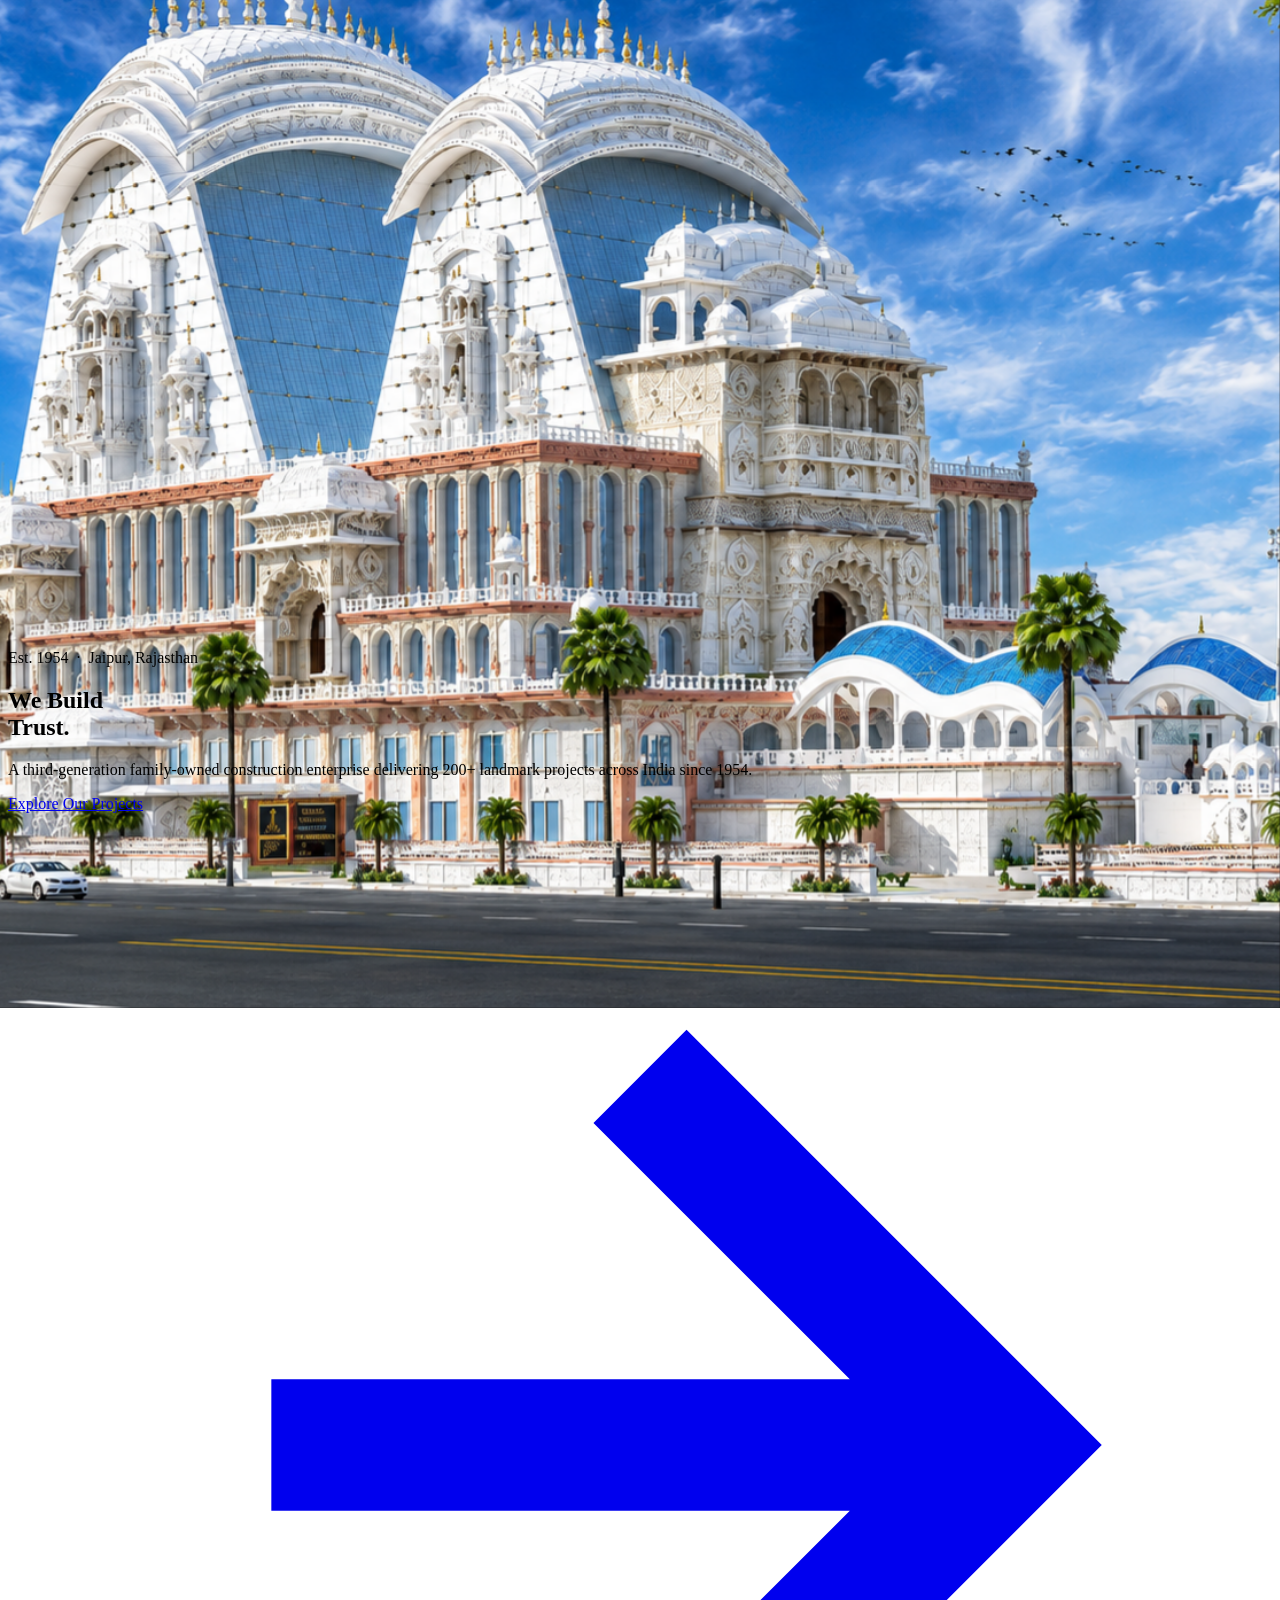
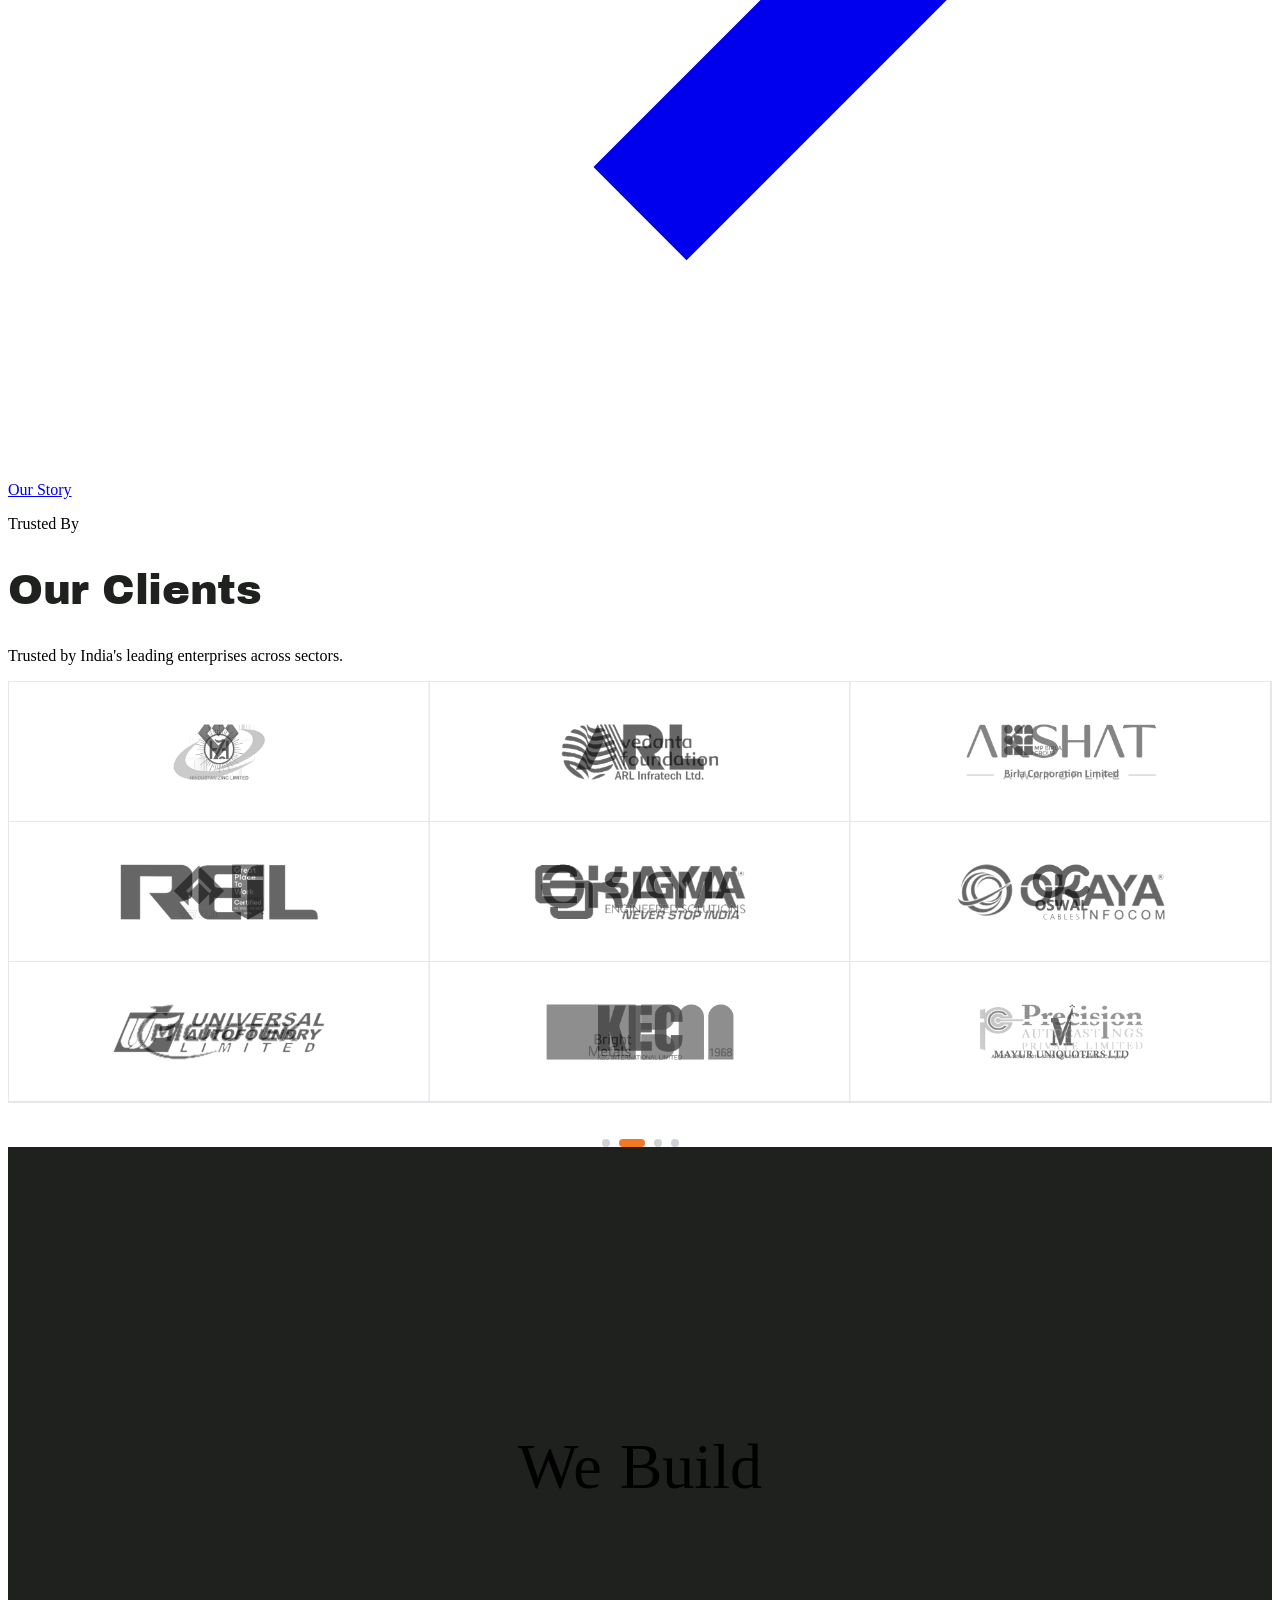
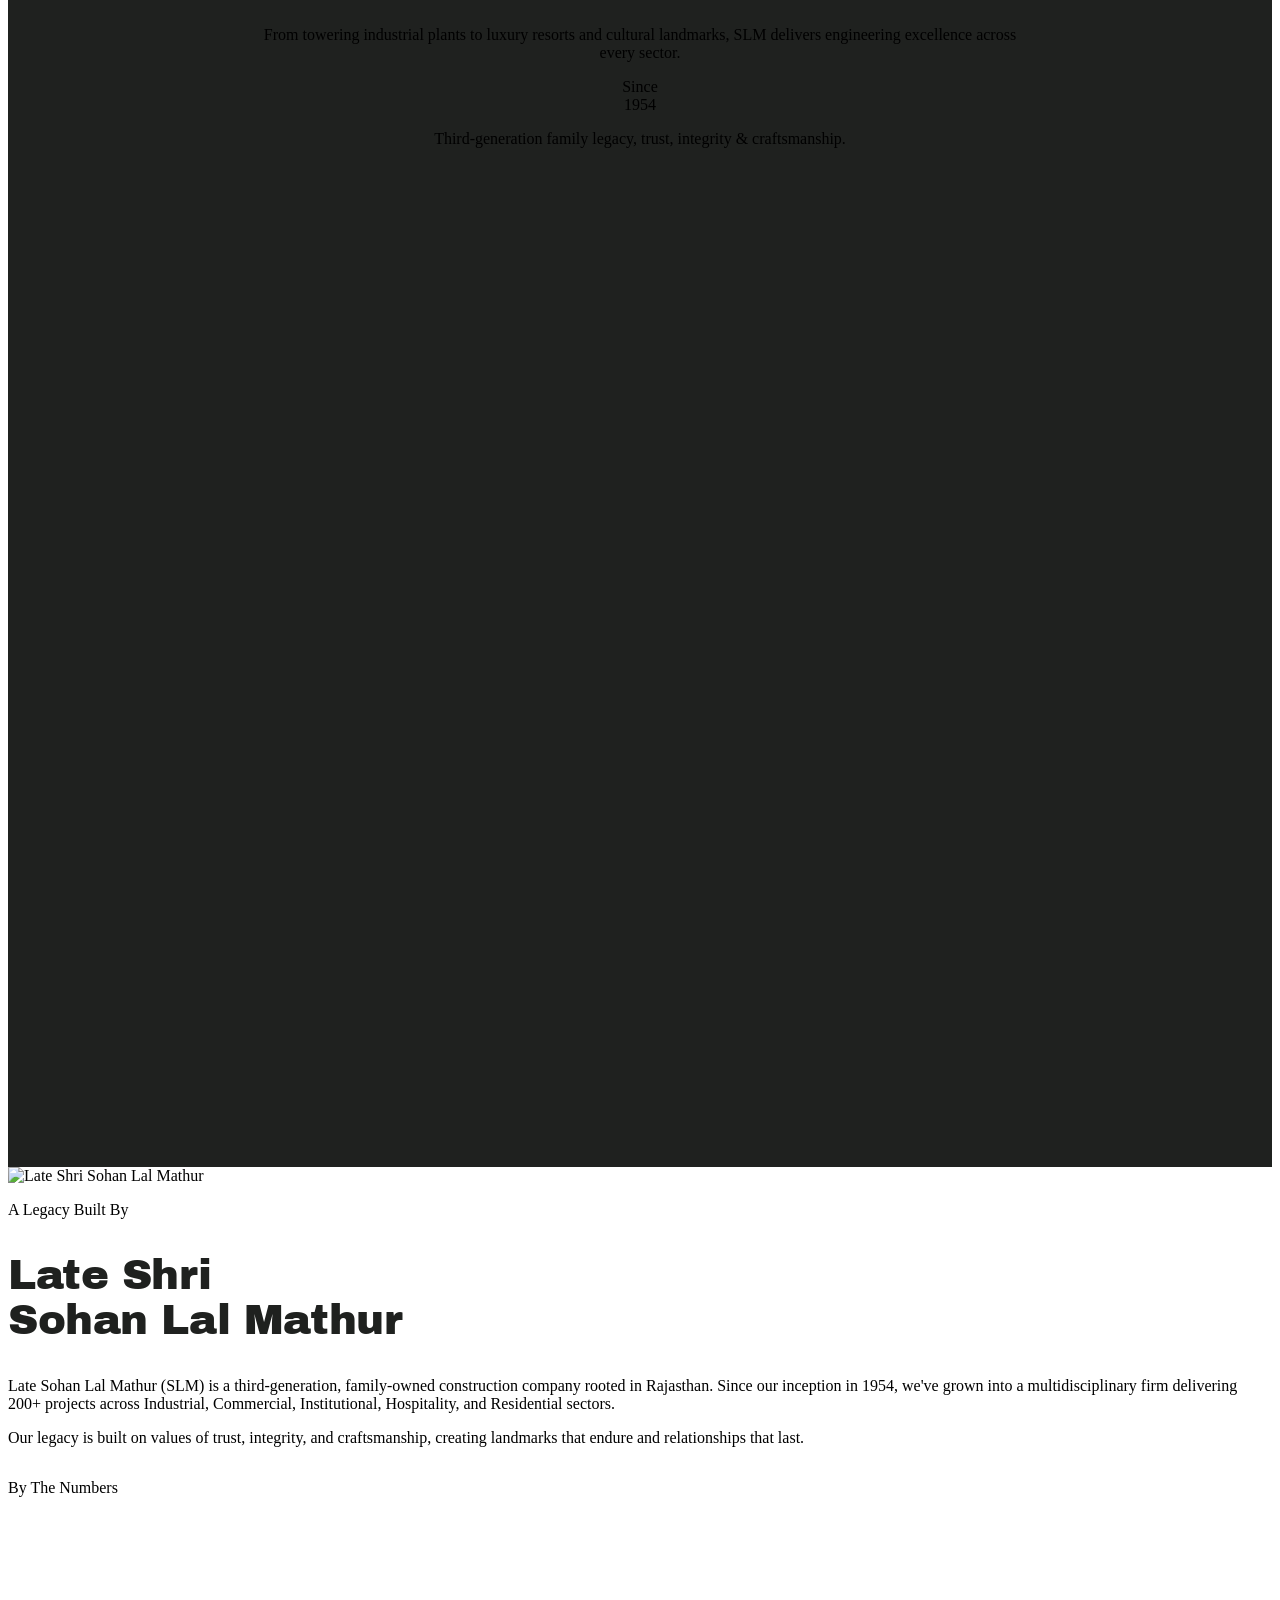
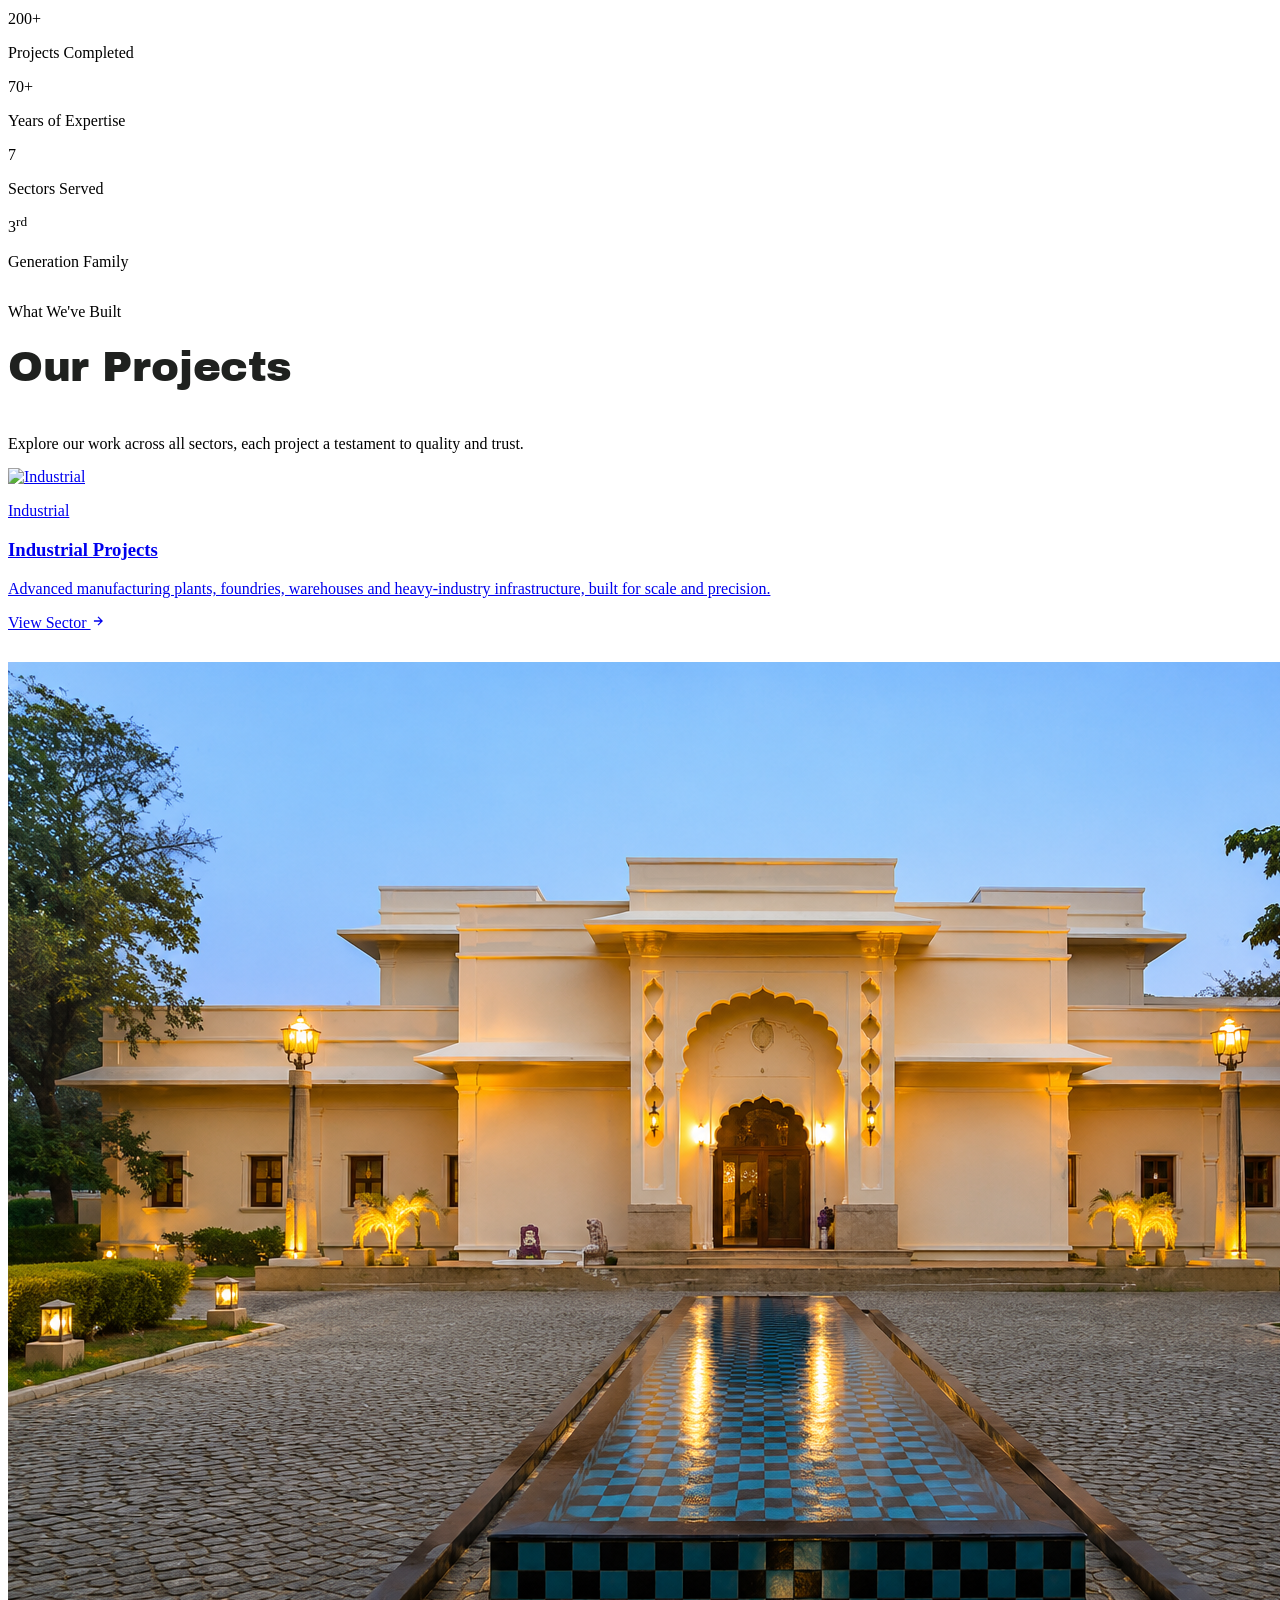
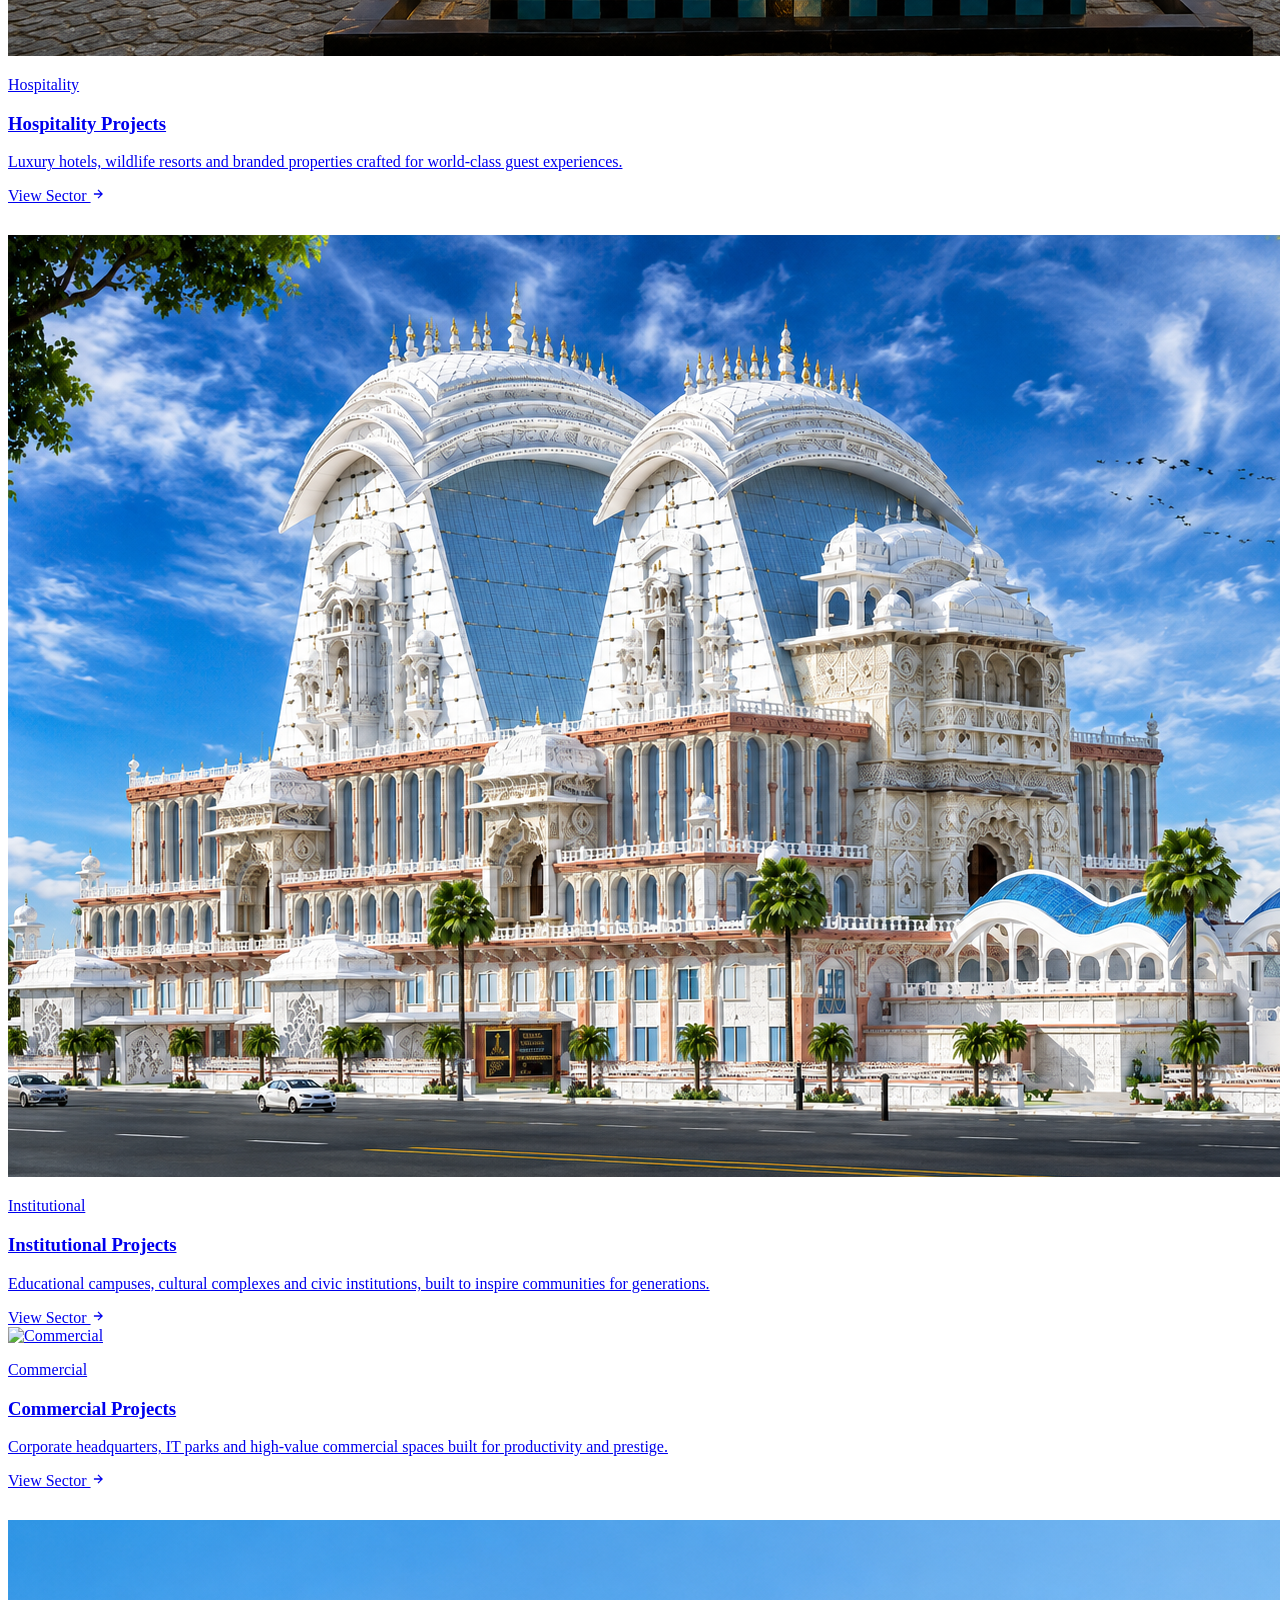
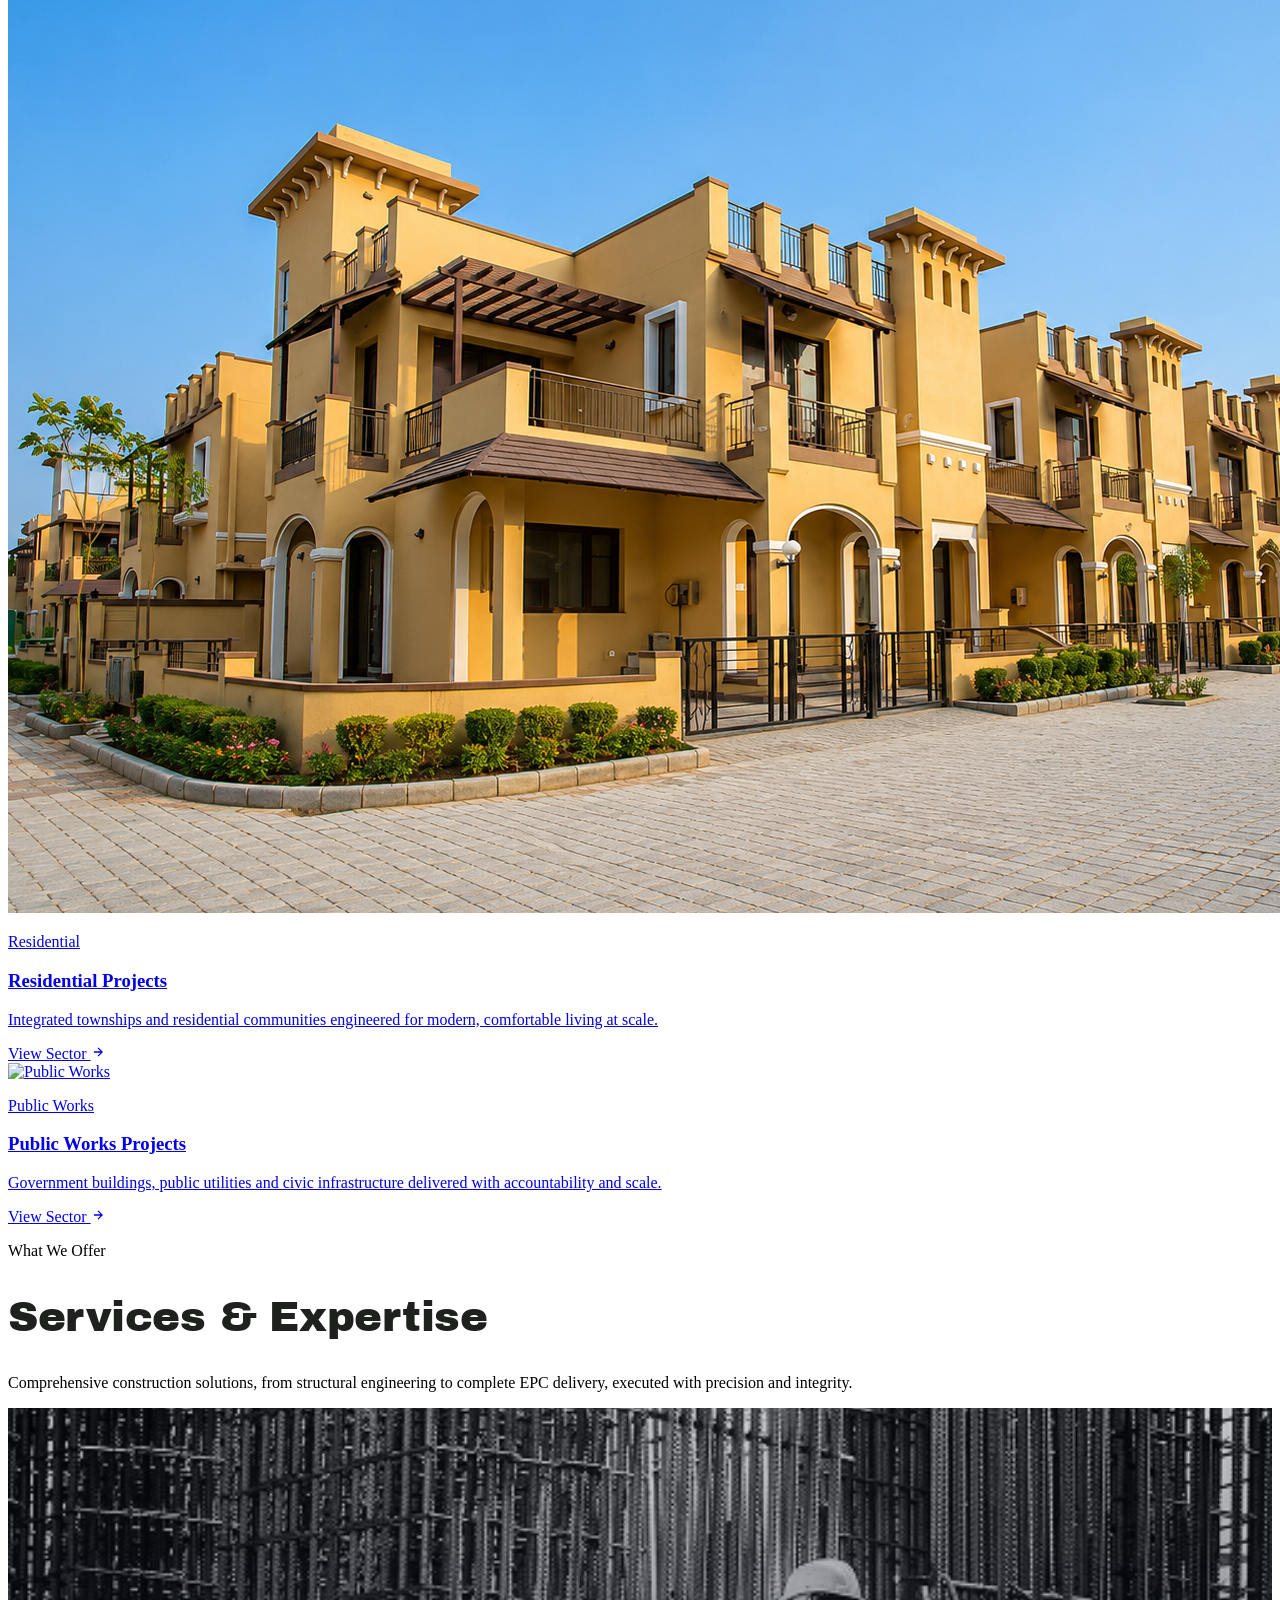
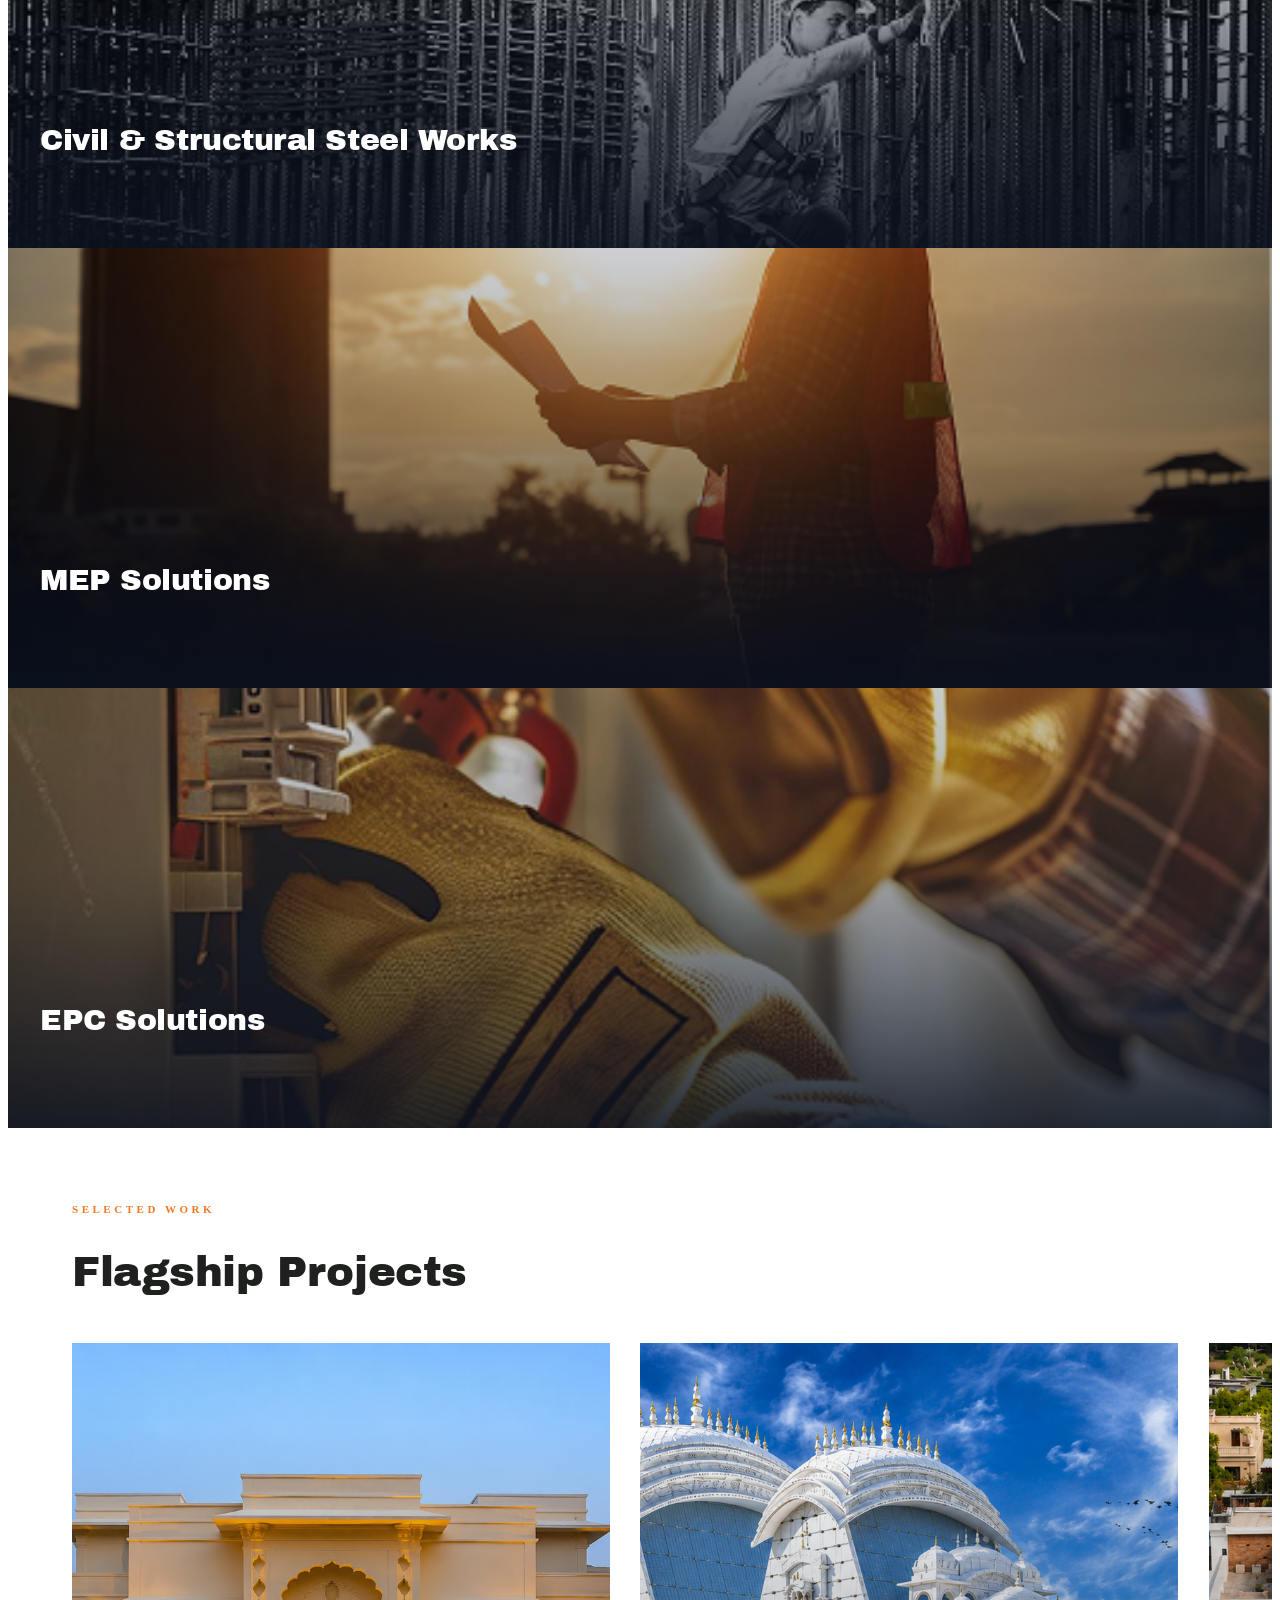
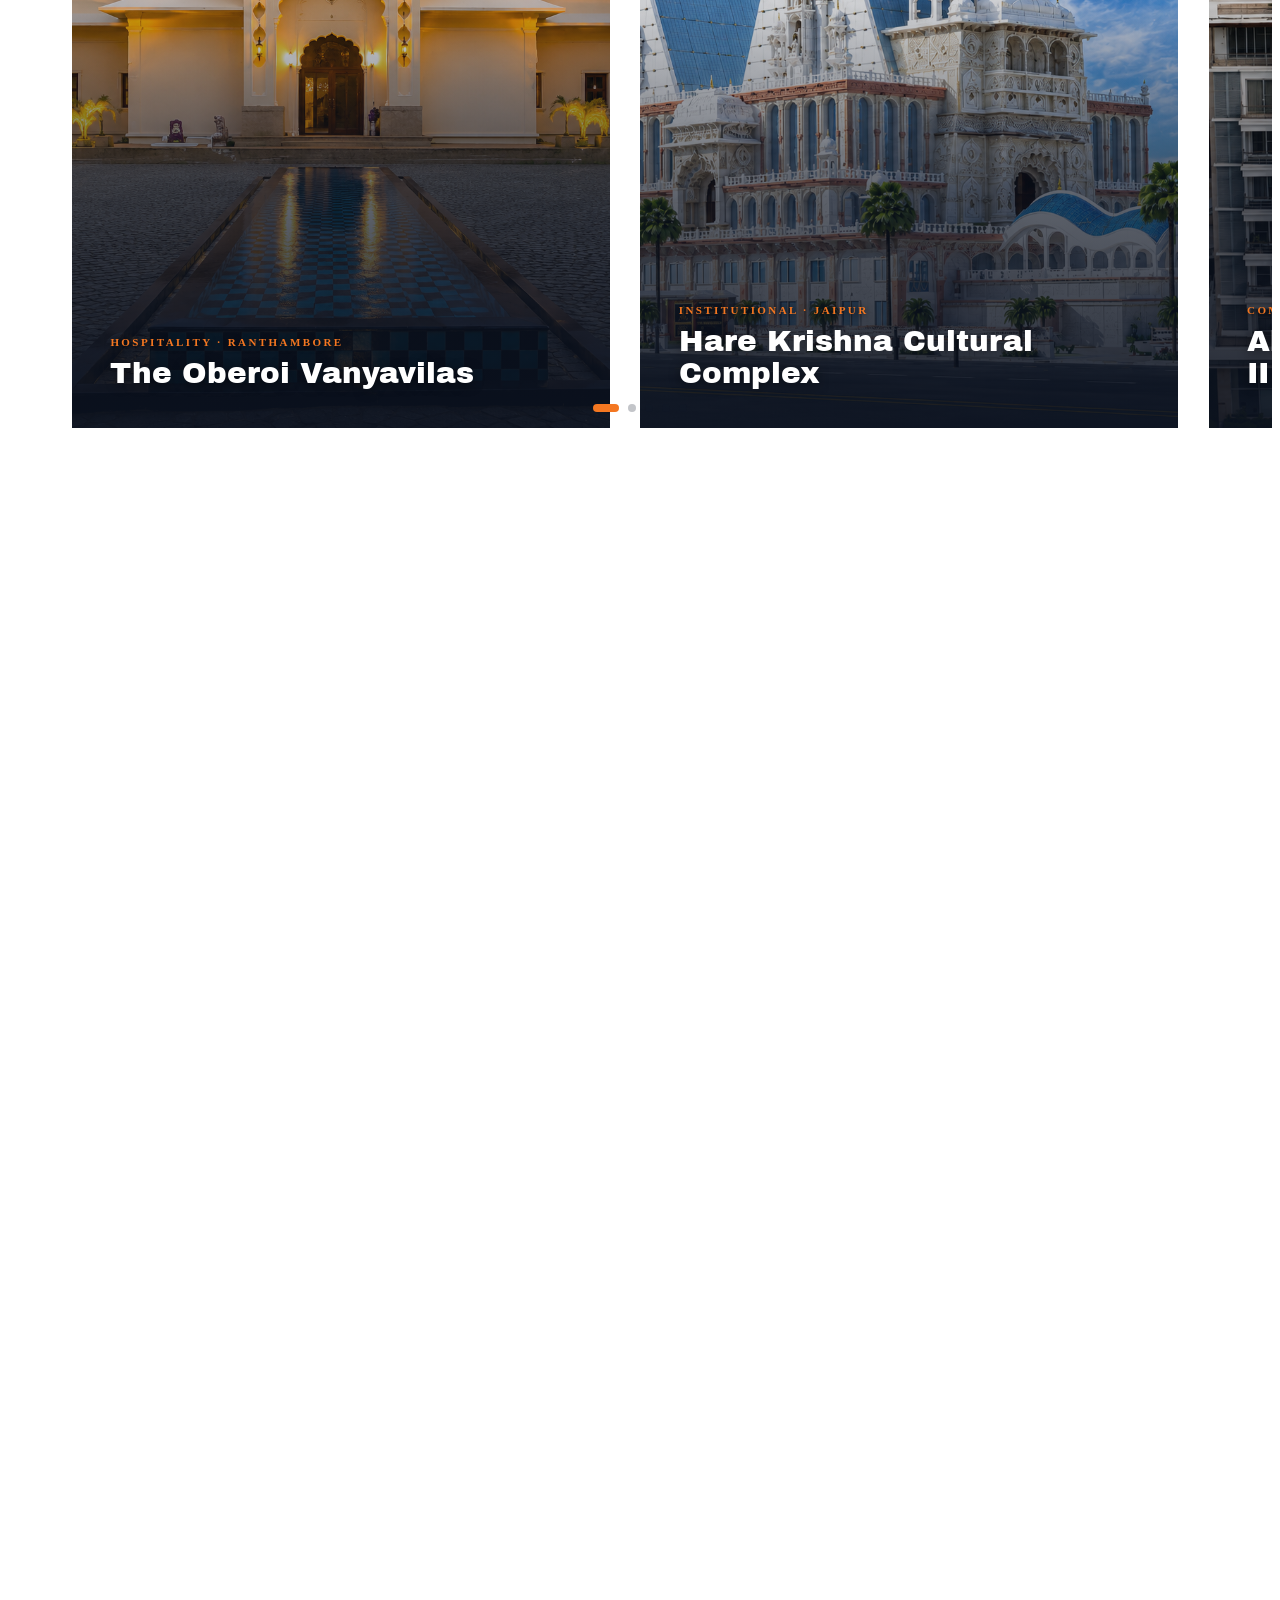
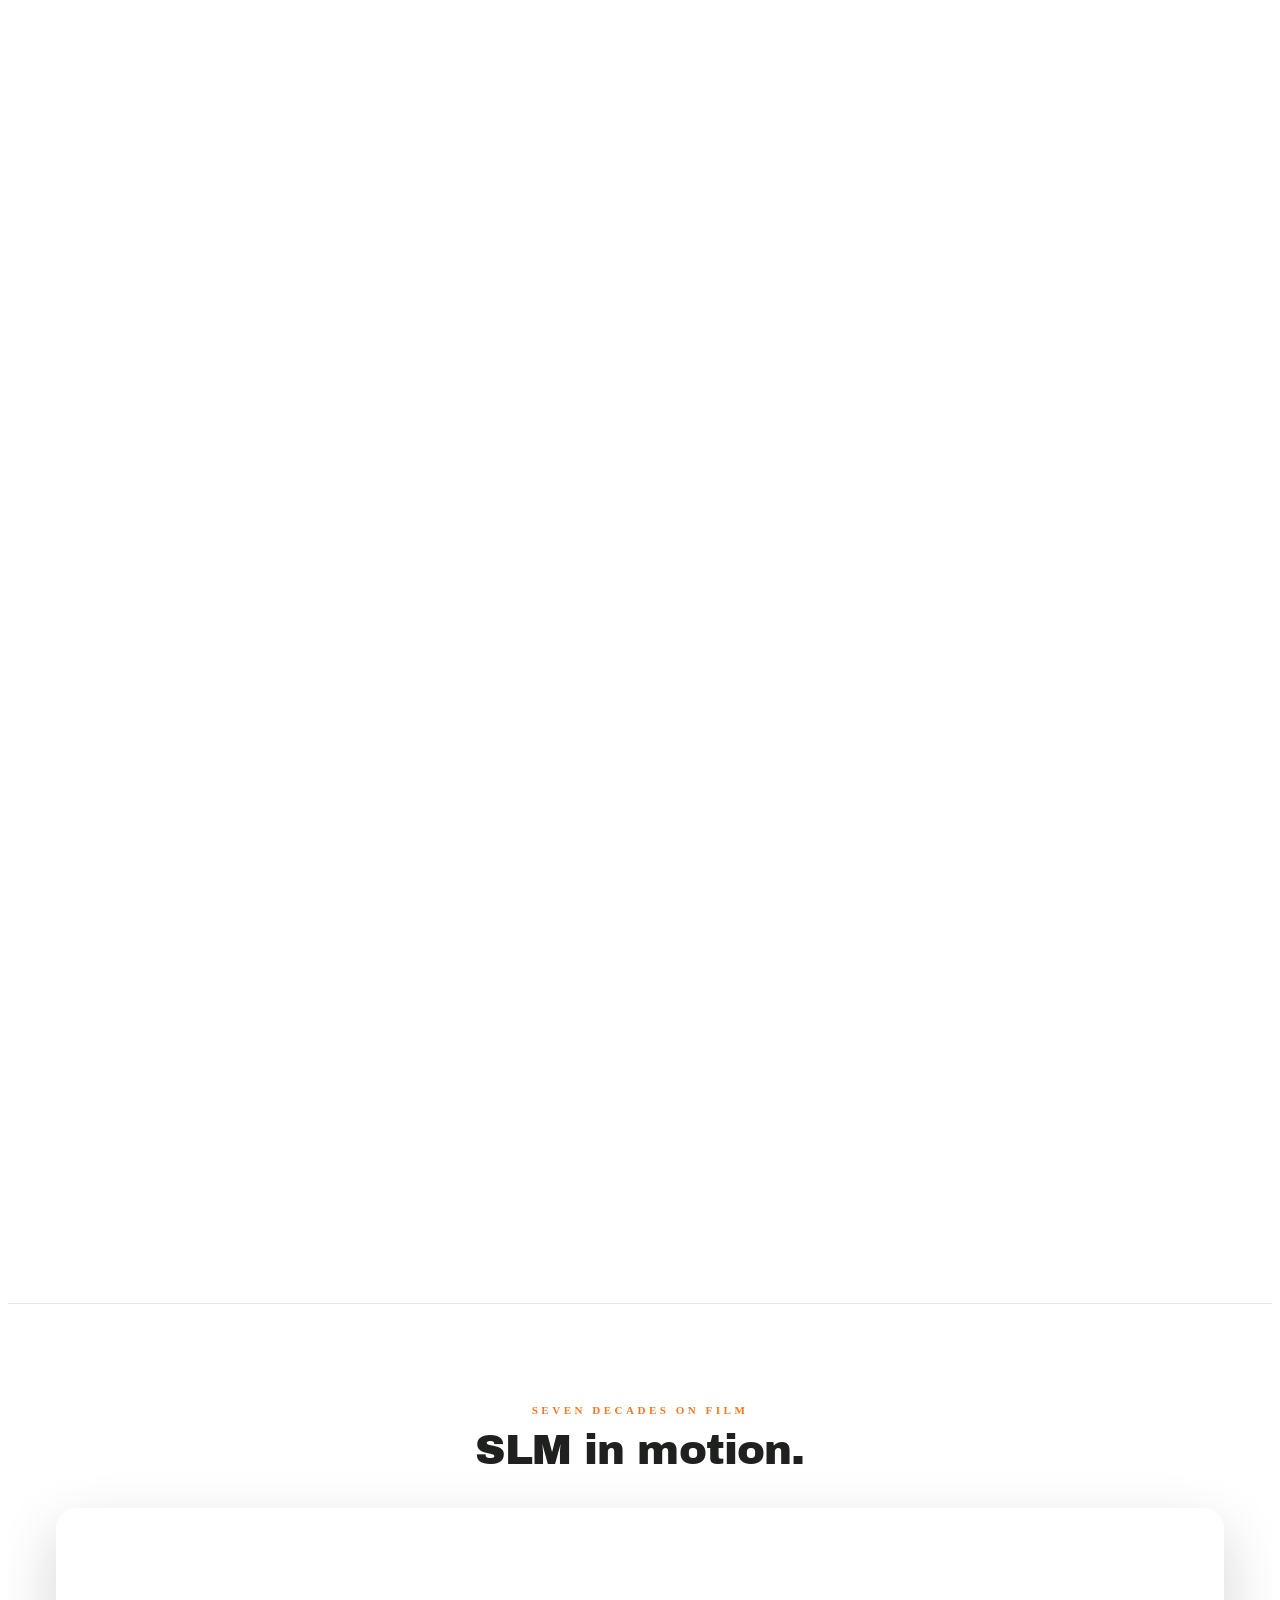
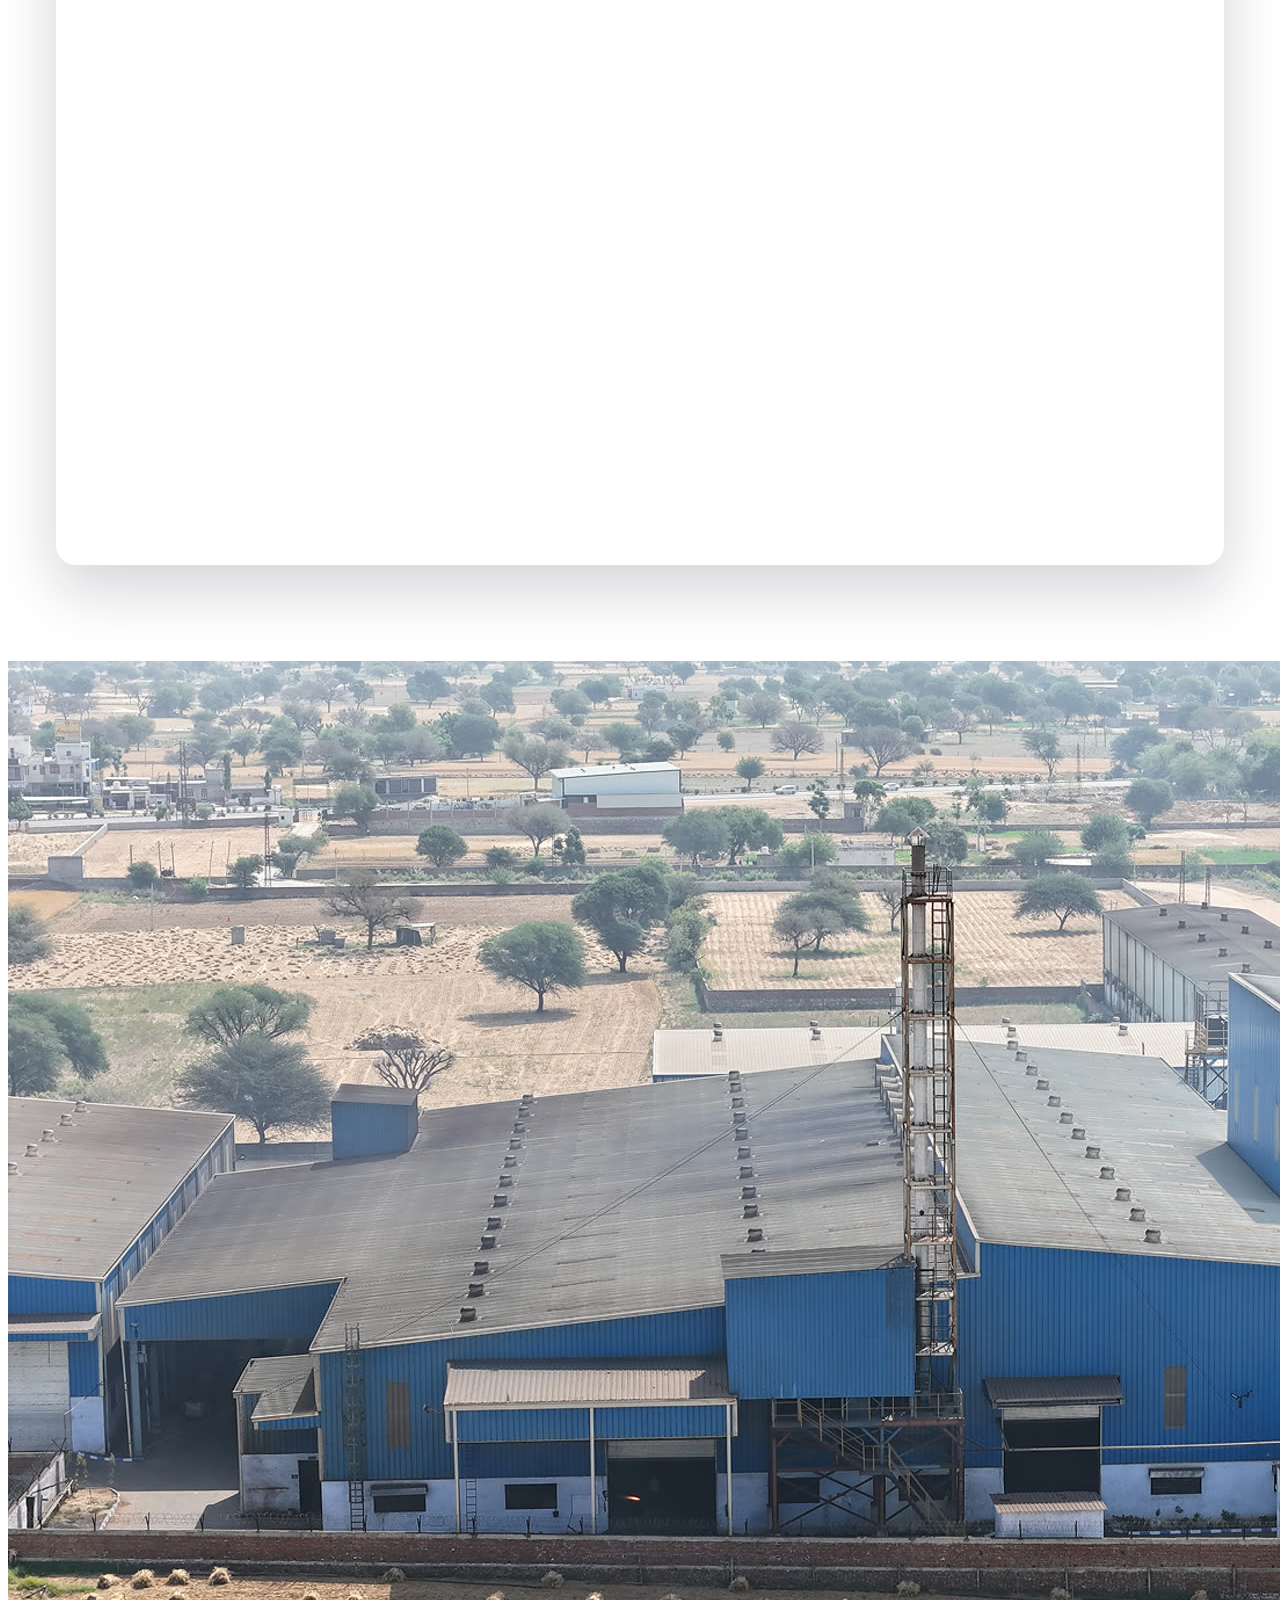
==== commit 13857d3b: "Tools mobile: hide filter pills (dropdown only); listing back-link to categories Co-Authored-By: Cla" ====
--- a/index.html
+++ b/index.html
@@ -100,7 +100,7 @@
   <link href="https://unpkg.com/aos@2.3.1/dist/aos.css" rel="stylesheet" />
 
   <!-- Custom styles -->
-  <link rel="stylesheet" href="css/style.css?v=72" />
+  <link rel="stylesheet" href="css/style.css?v=73" />
 </head>
 
 <body class="font-sans bg-white text-dark overflow-x-hidden">
--- a/css/style.css
+++ b/css/style.css
@@ -5722,7 +5722,7 @@
 /* Category dropdown — mobile only (desktop keeps the pills) */
 .tm-cat-select { display: none; }
 @media (max-width: 1023px) {
-  .tm-pills { display: none; }
+  .tm-pills { display: none !important; }   /* mobile: dropdown only */
   .tm-cat-select {
     display: block;
     width: 100%;
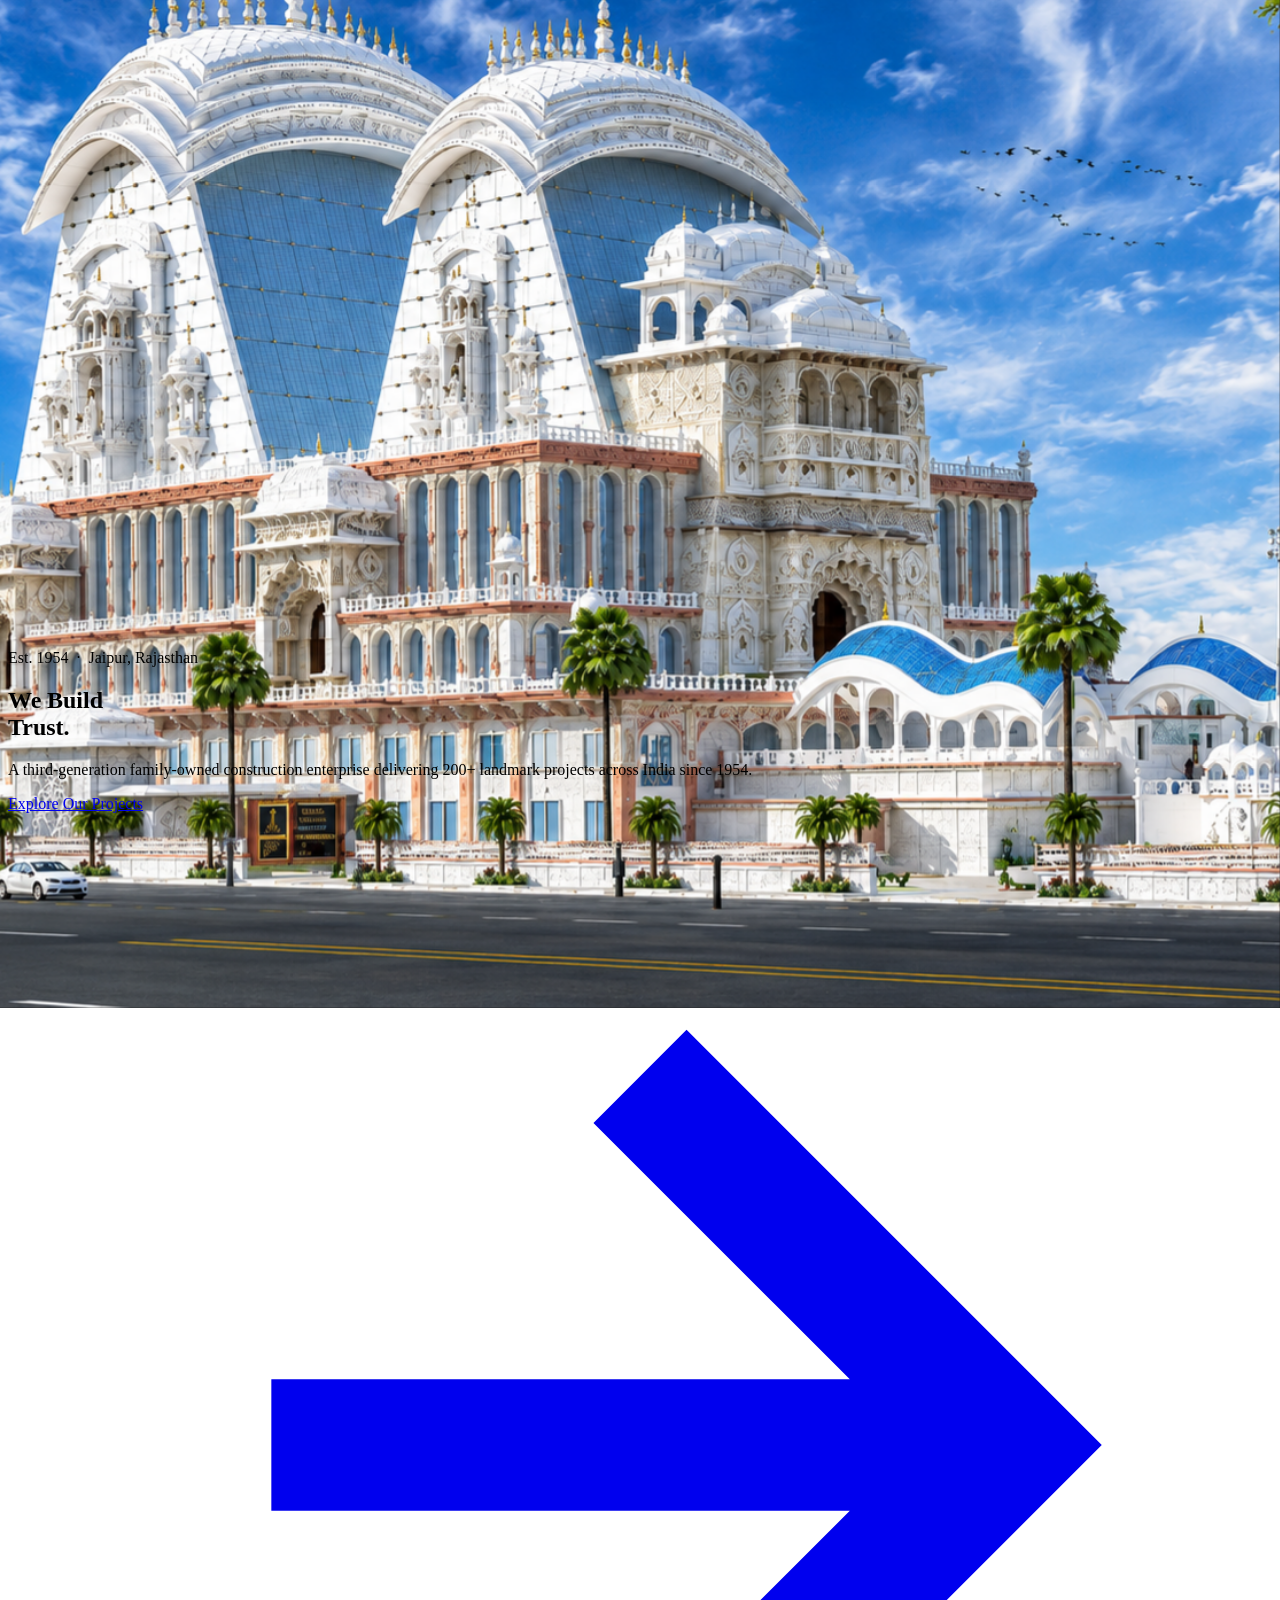
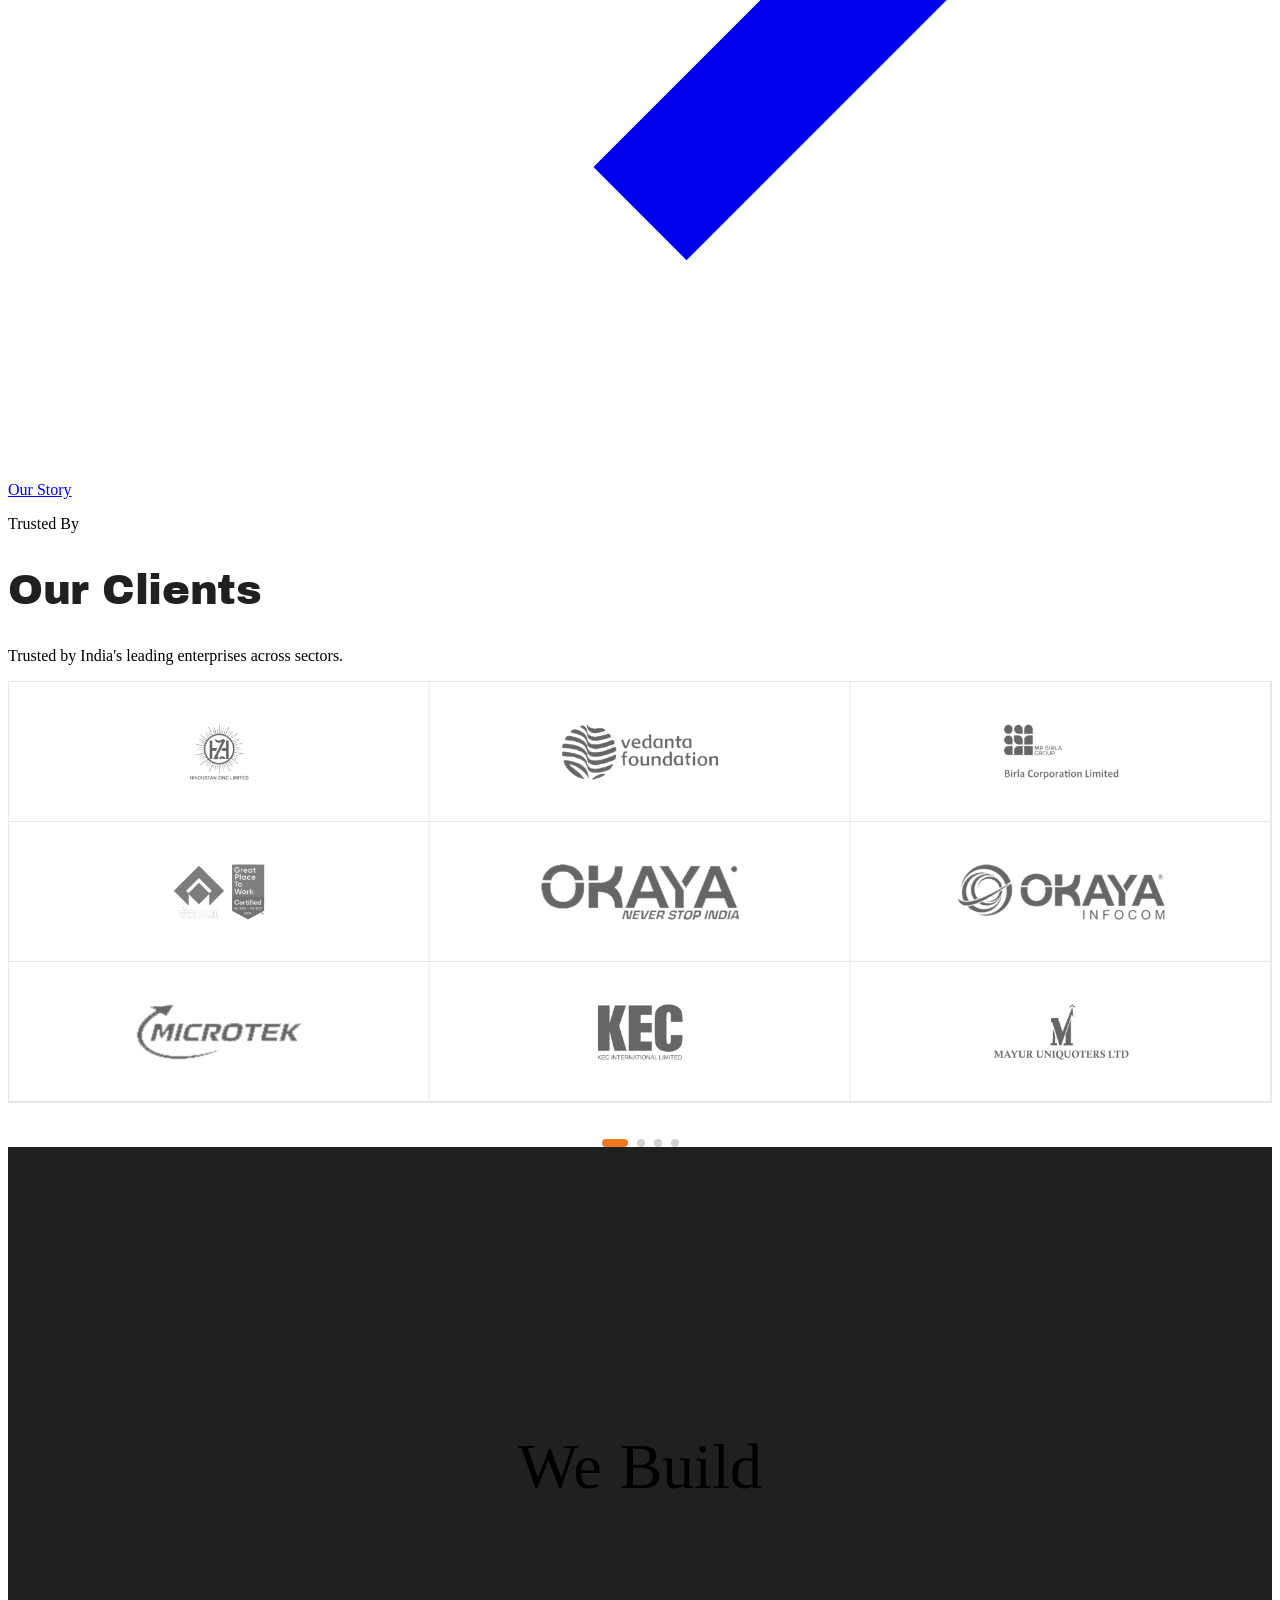
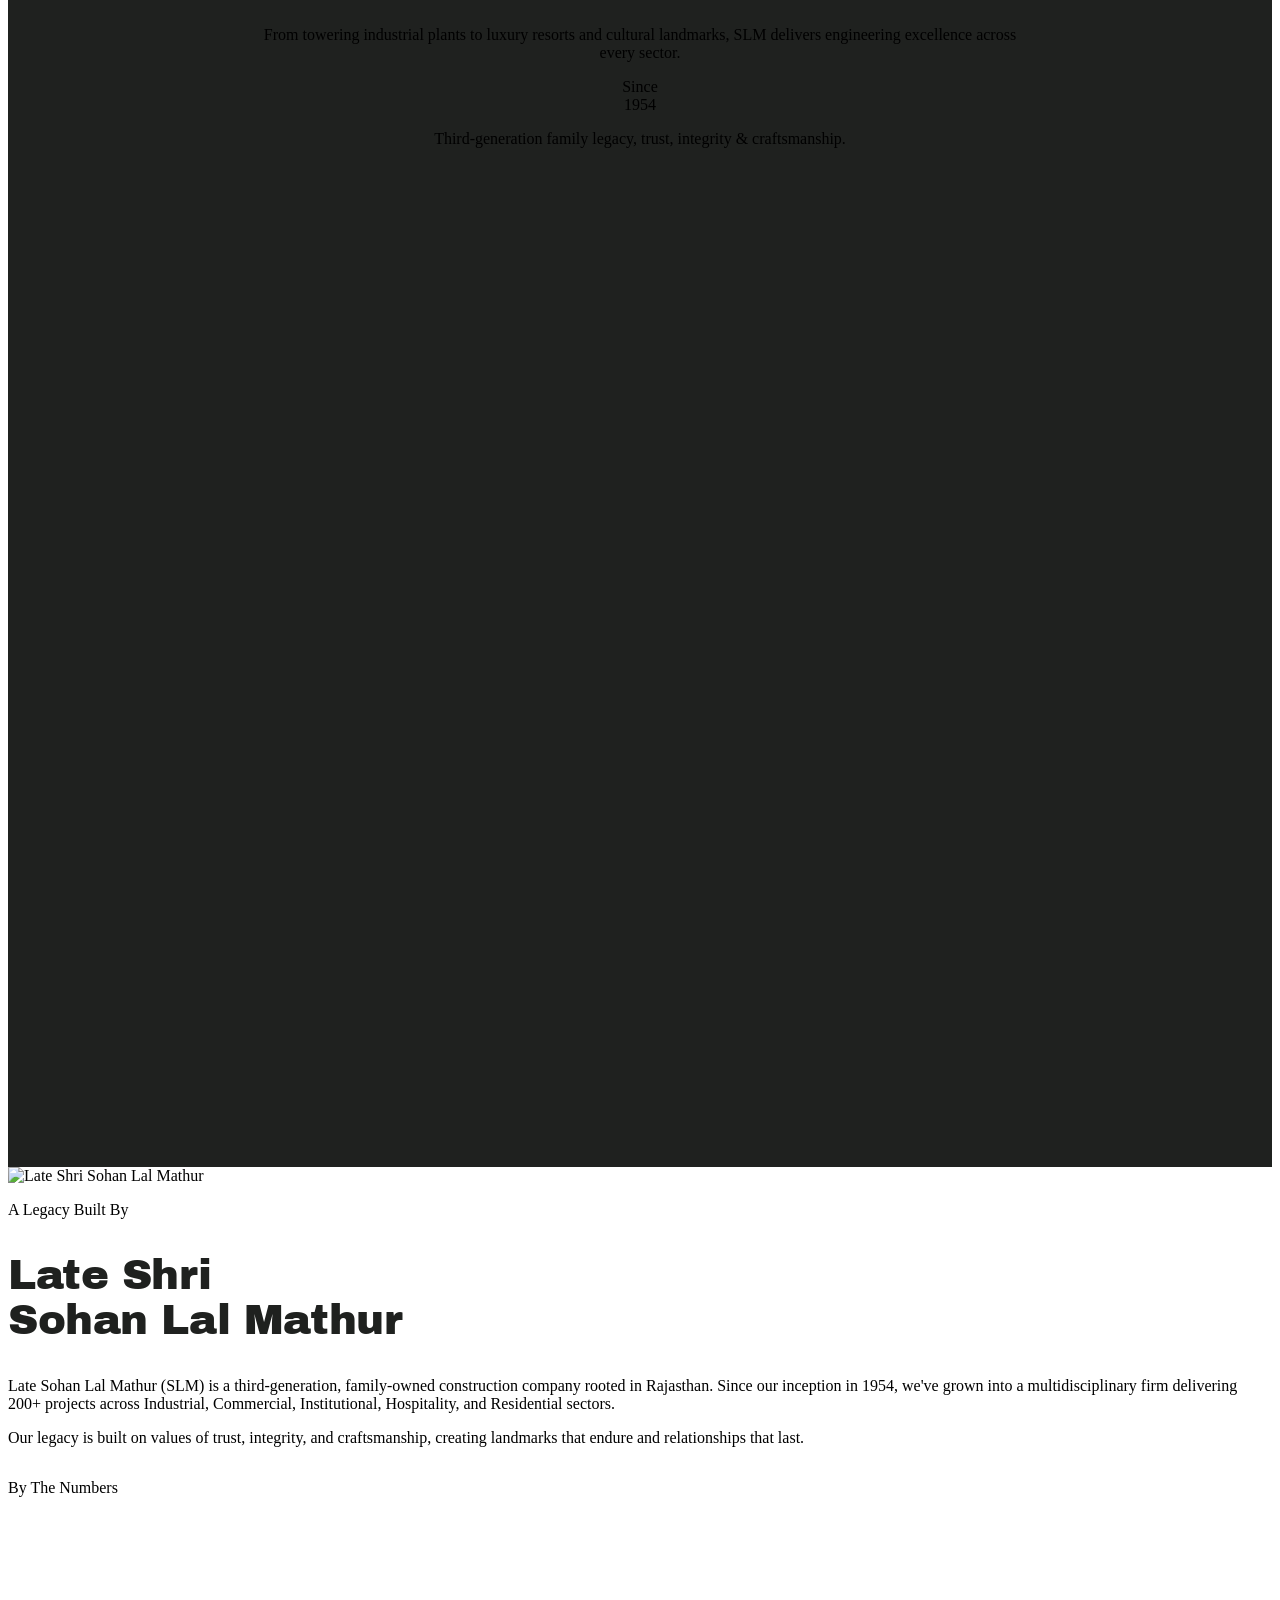
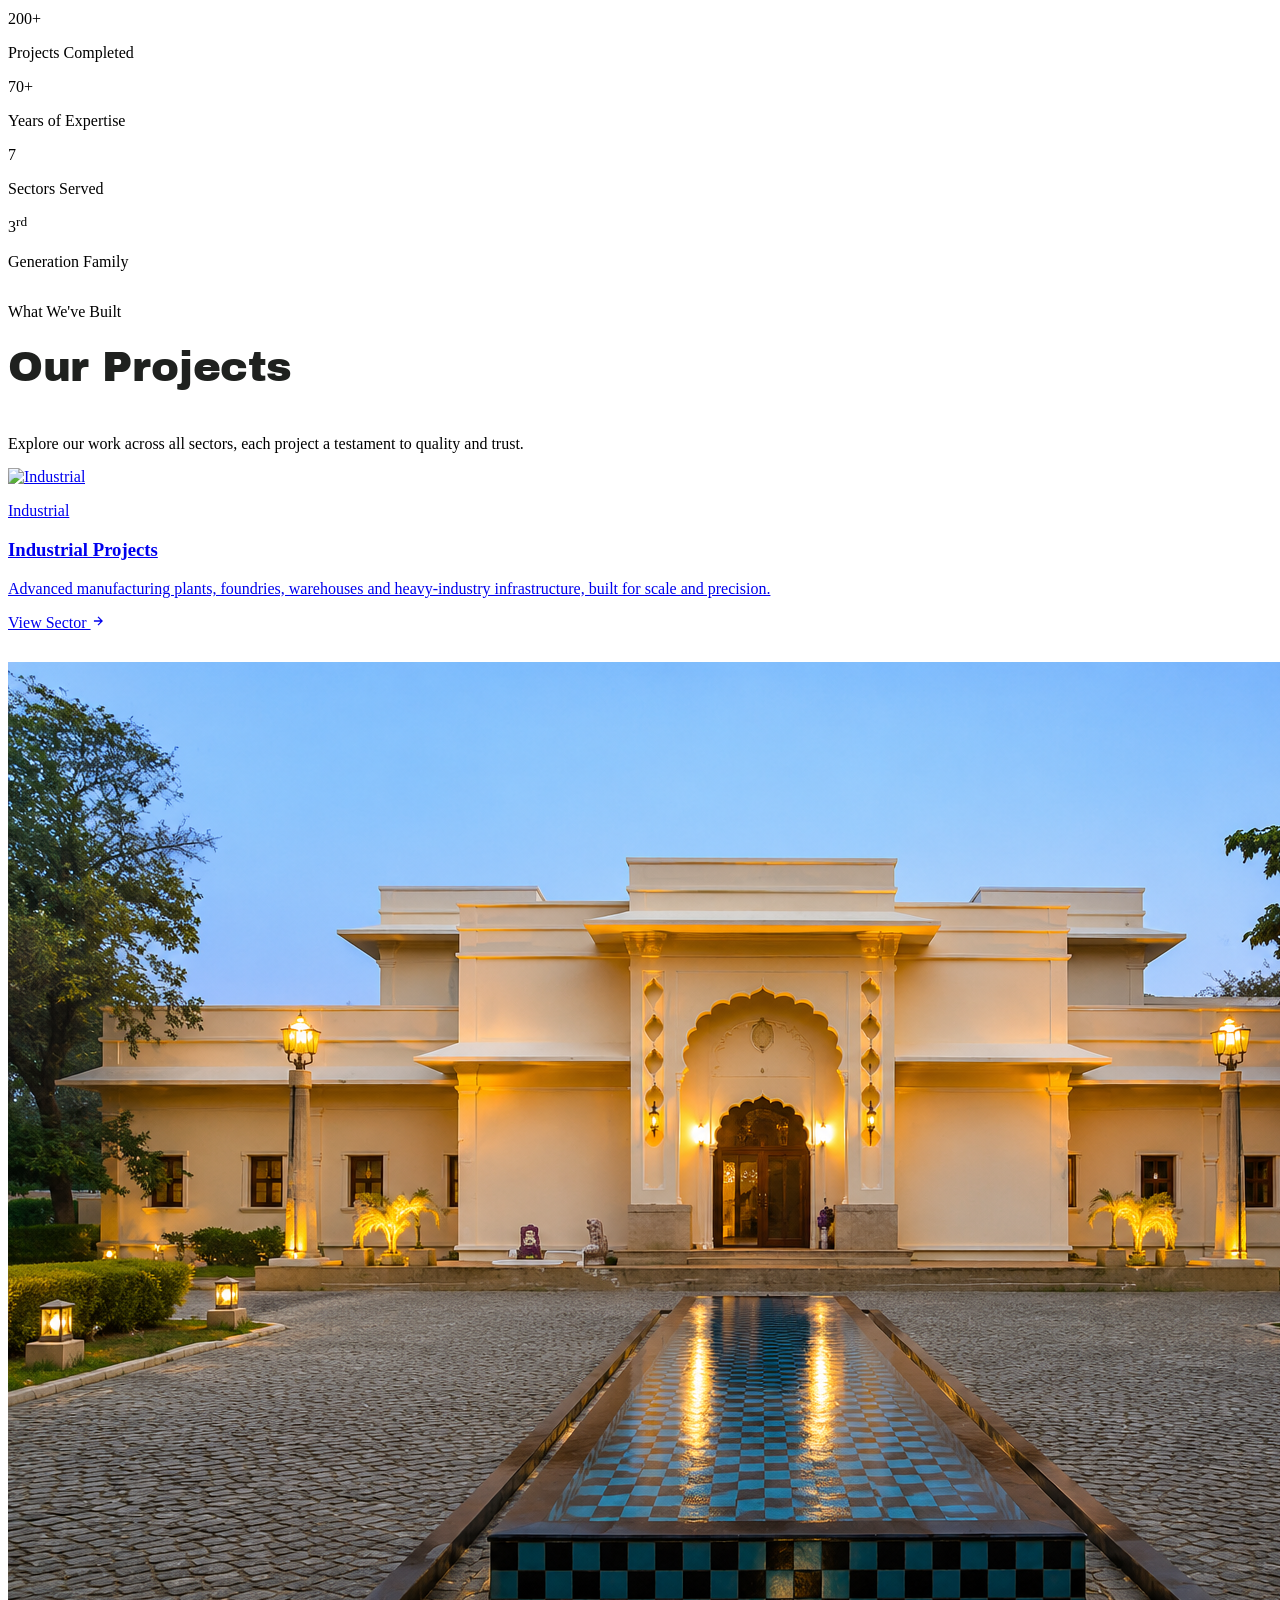
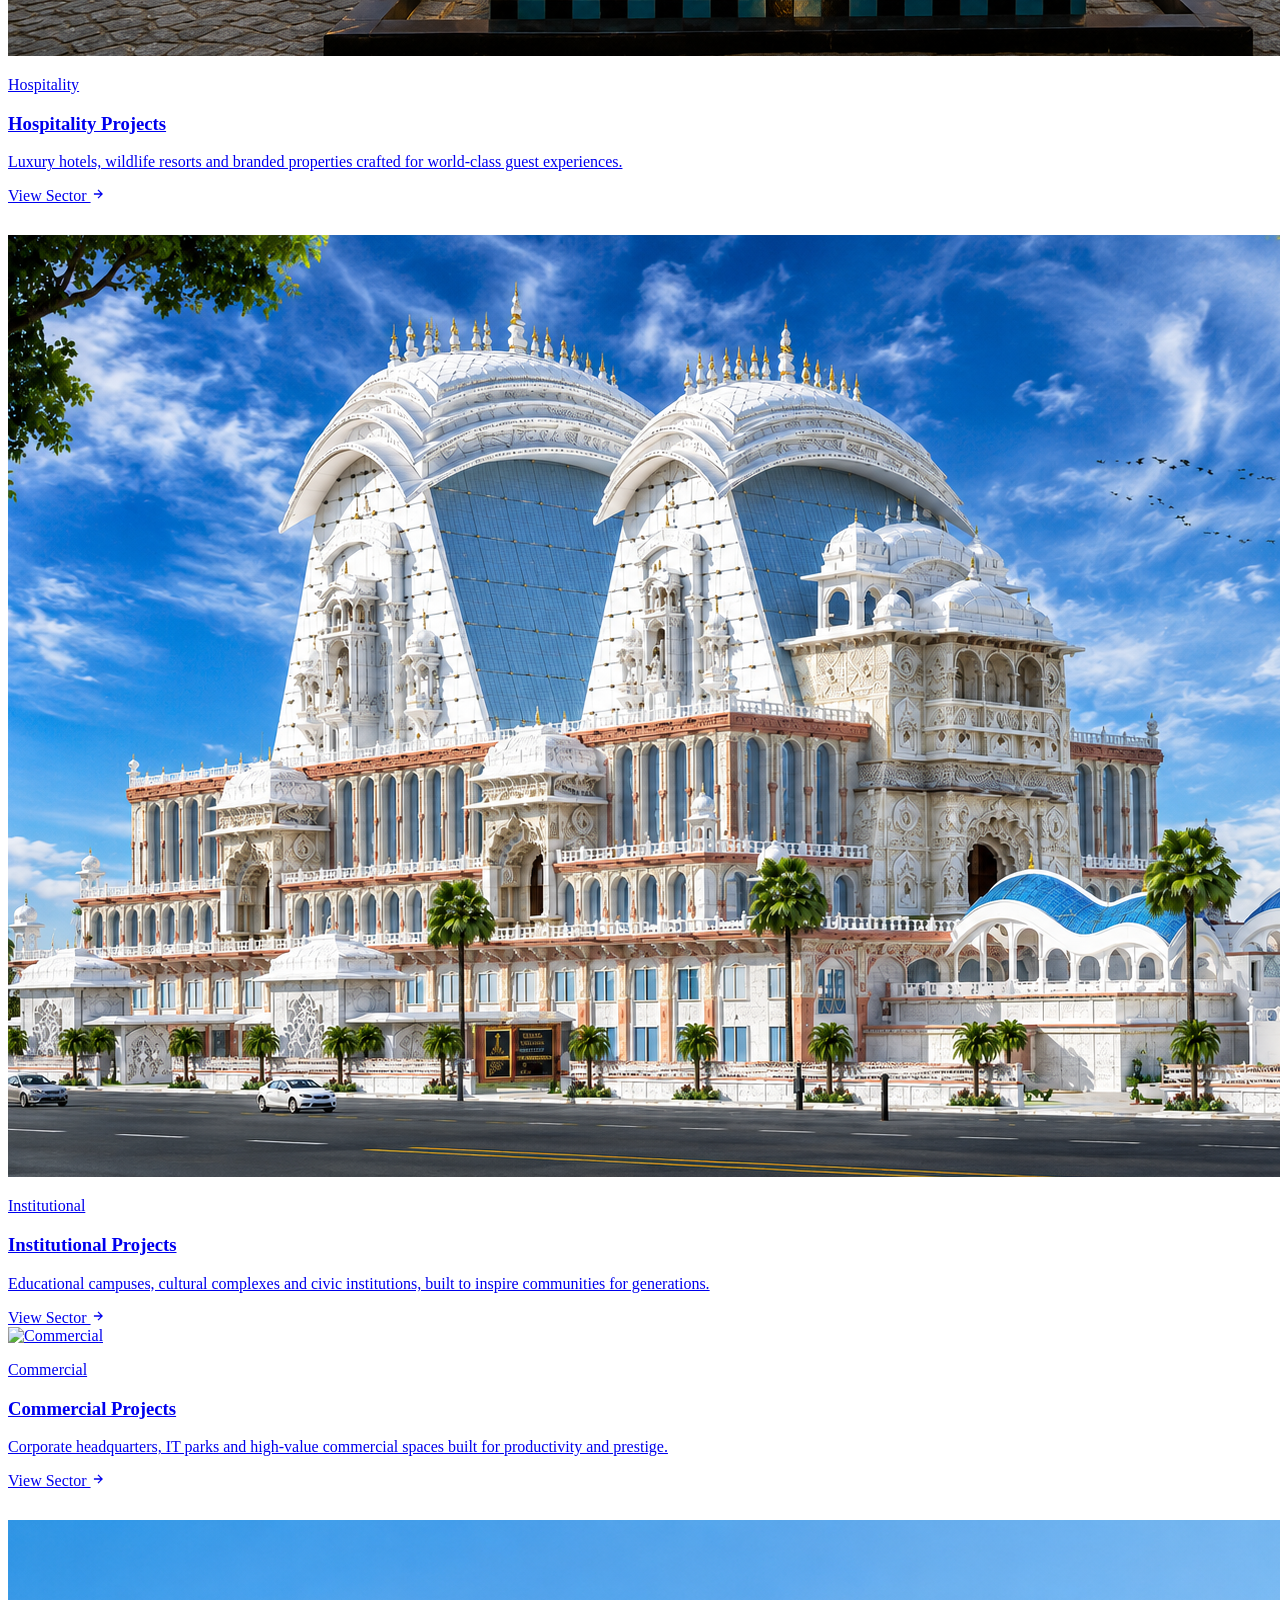
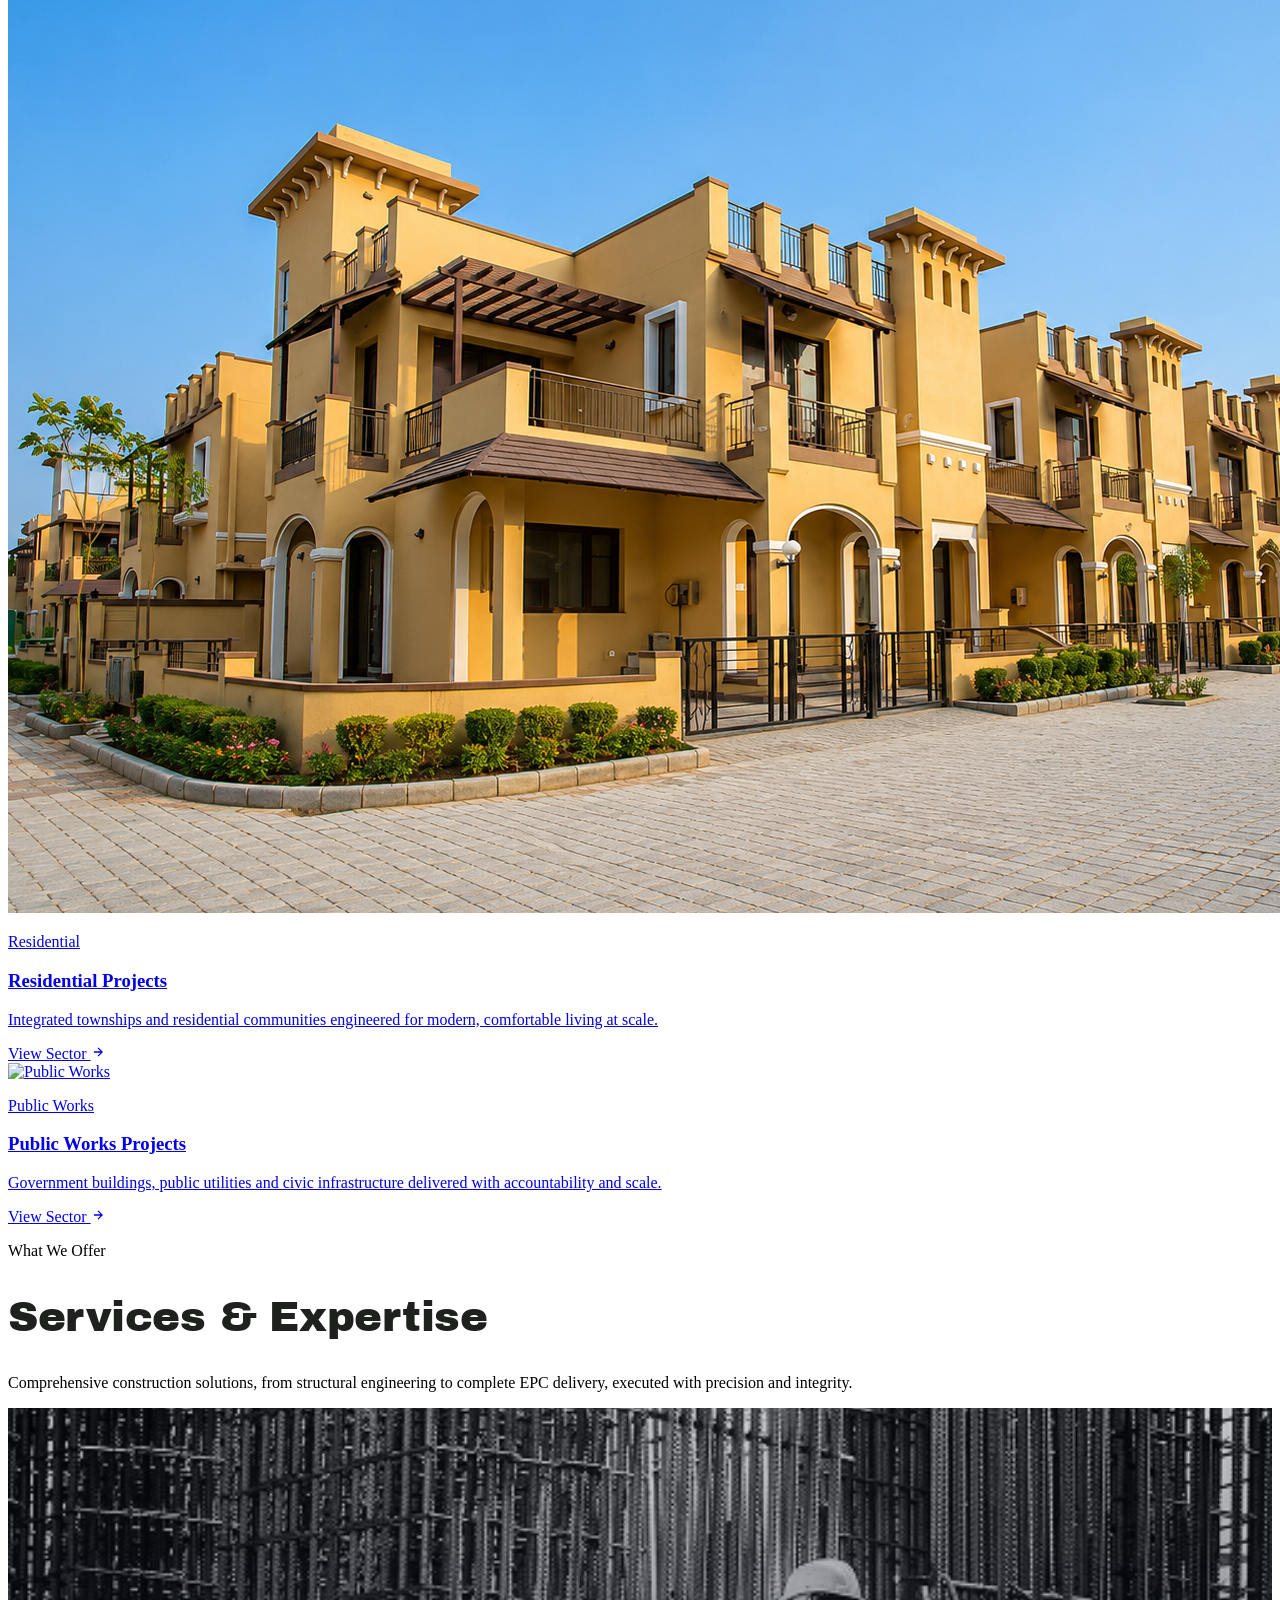
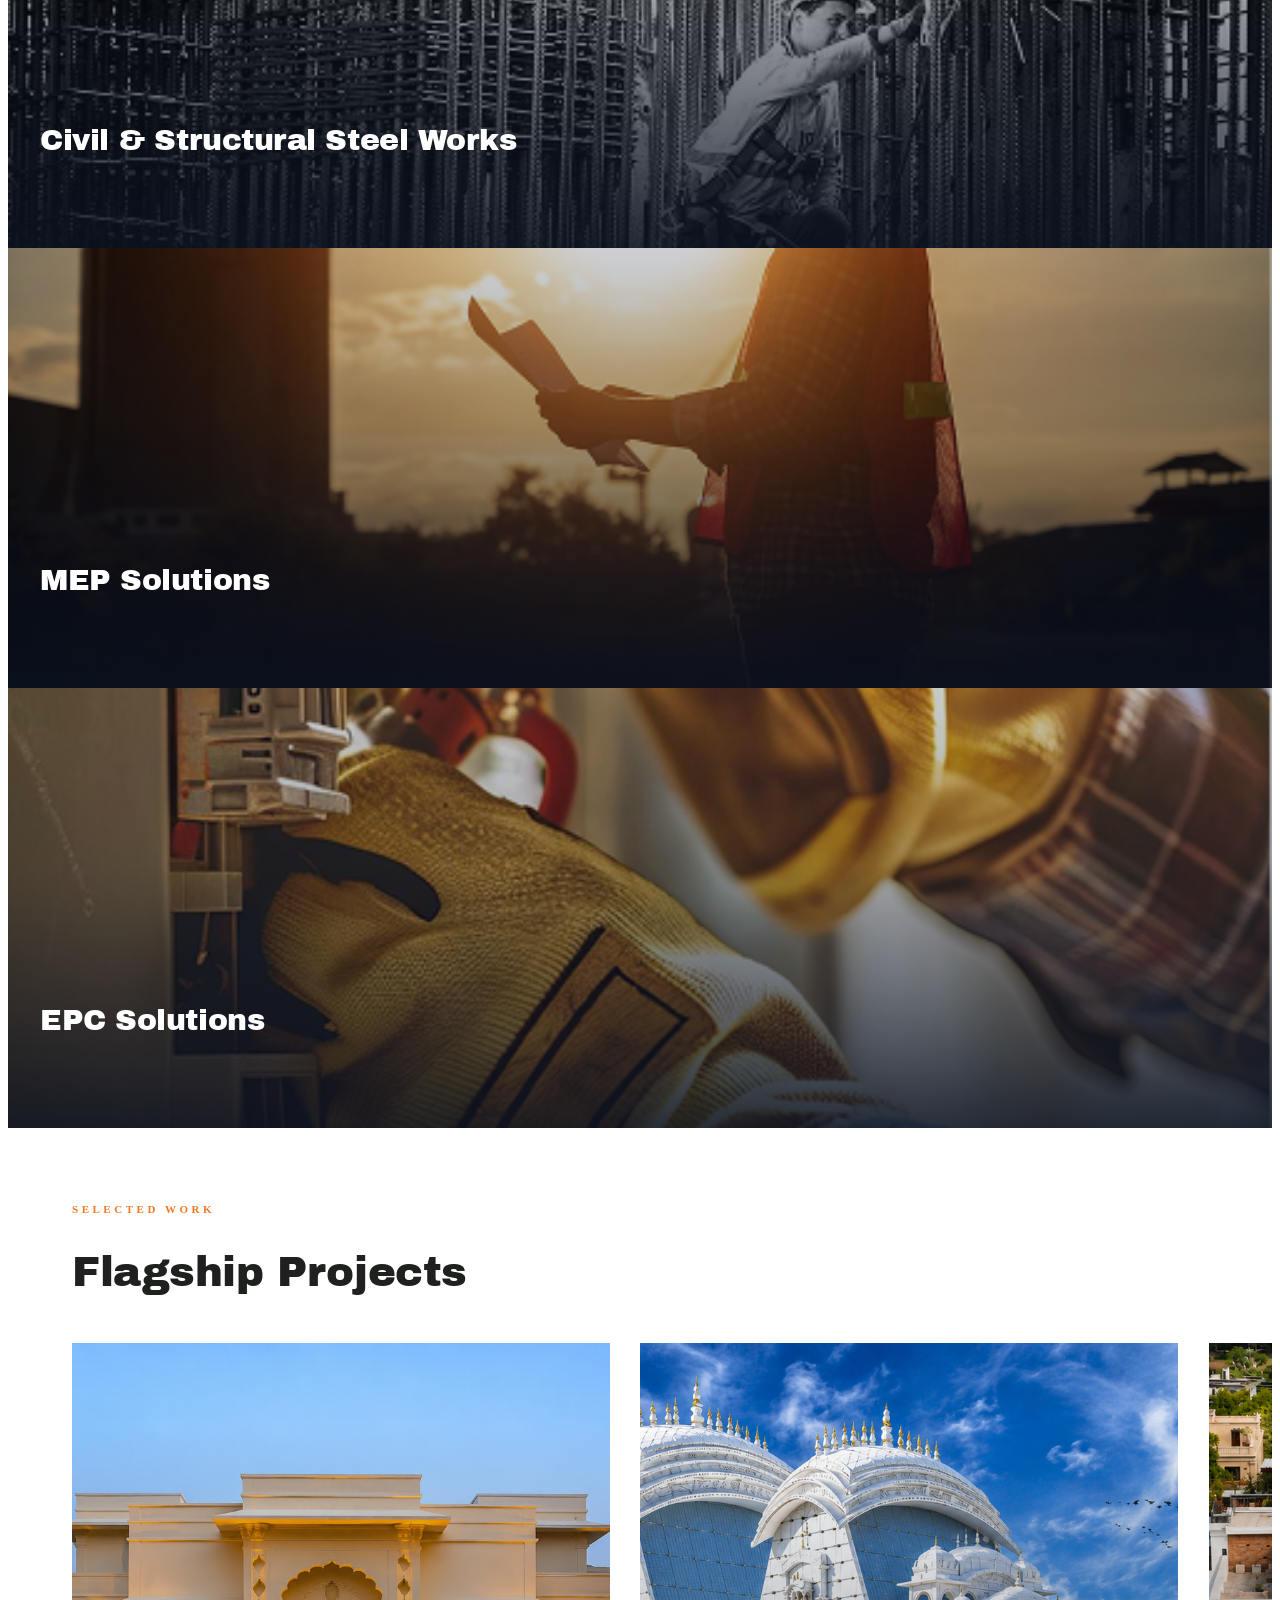
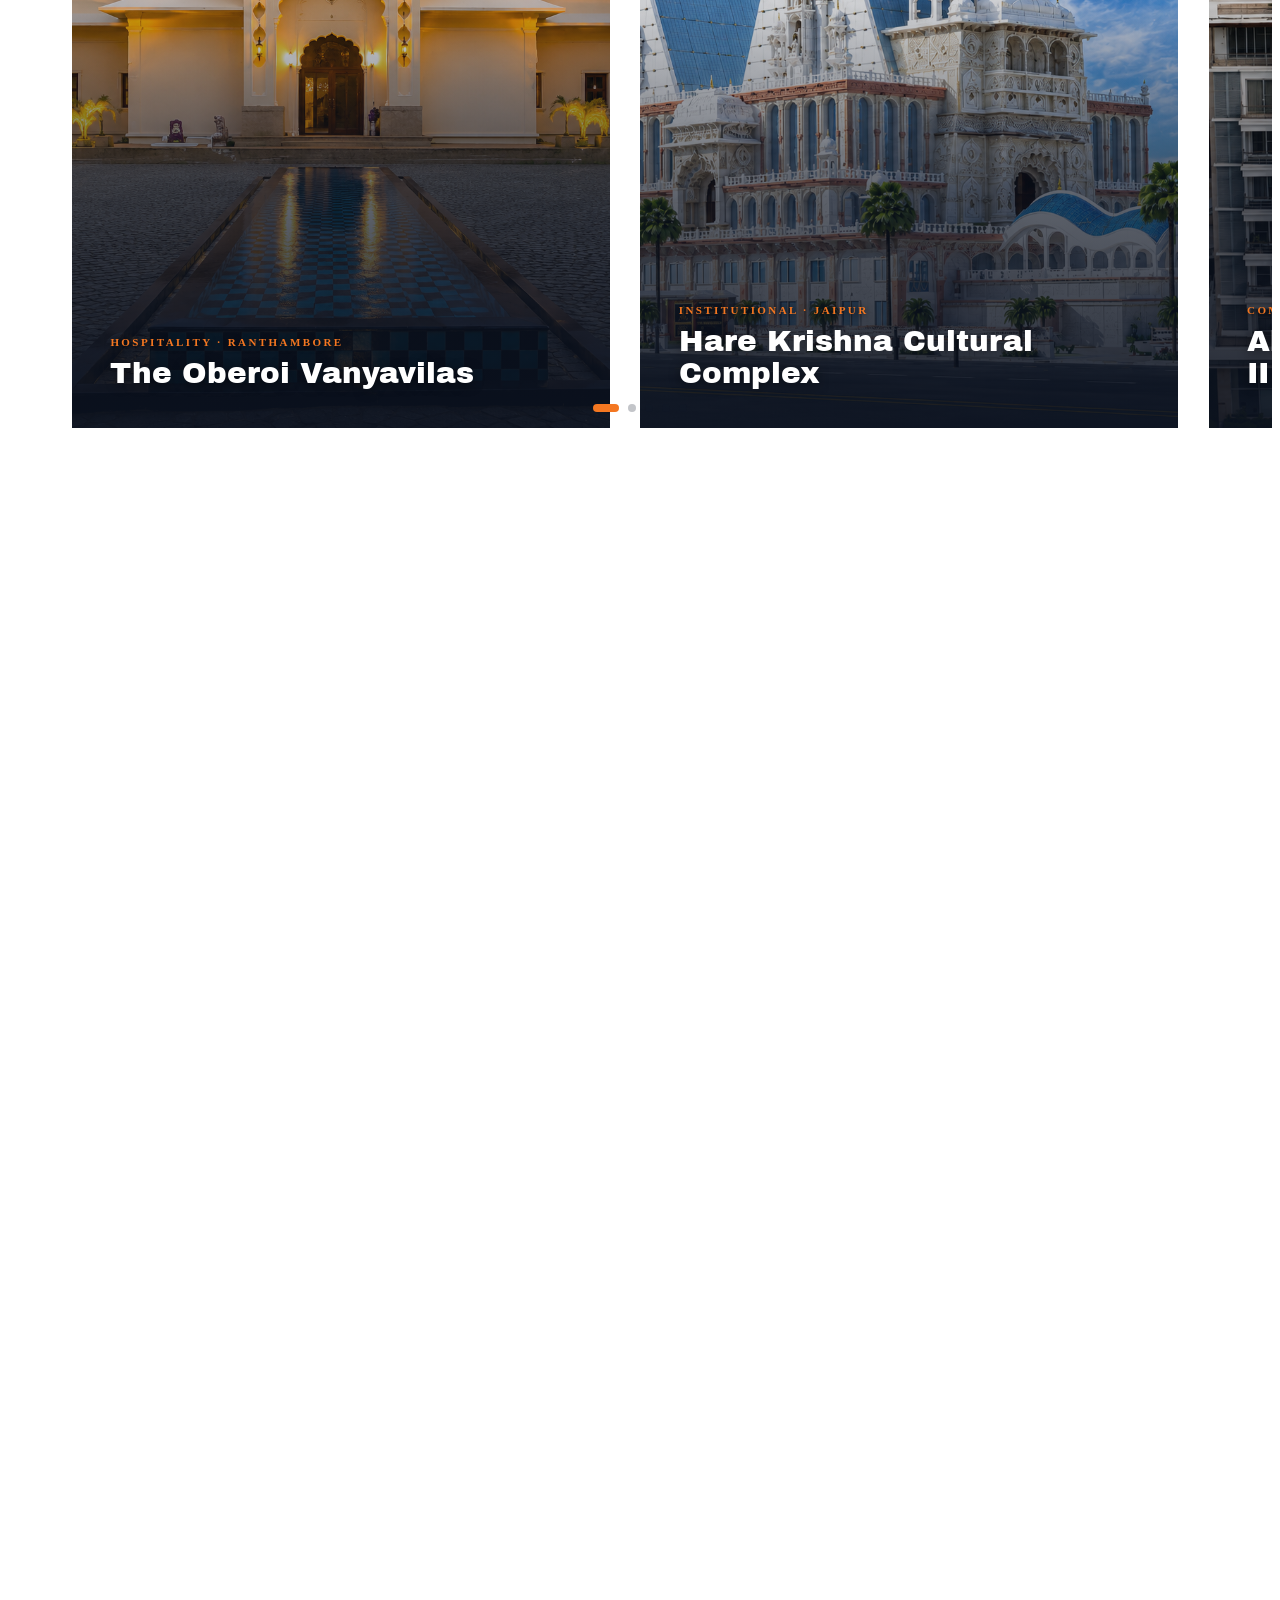
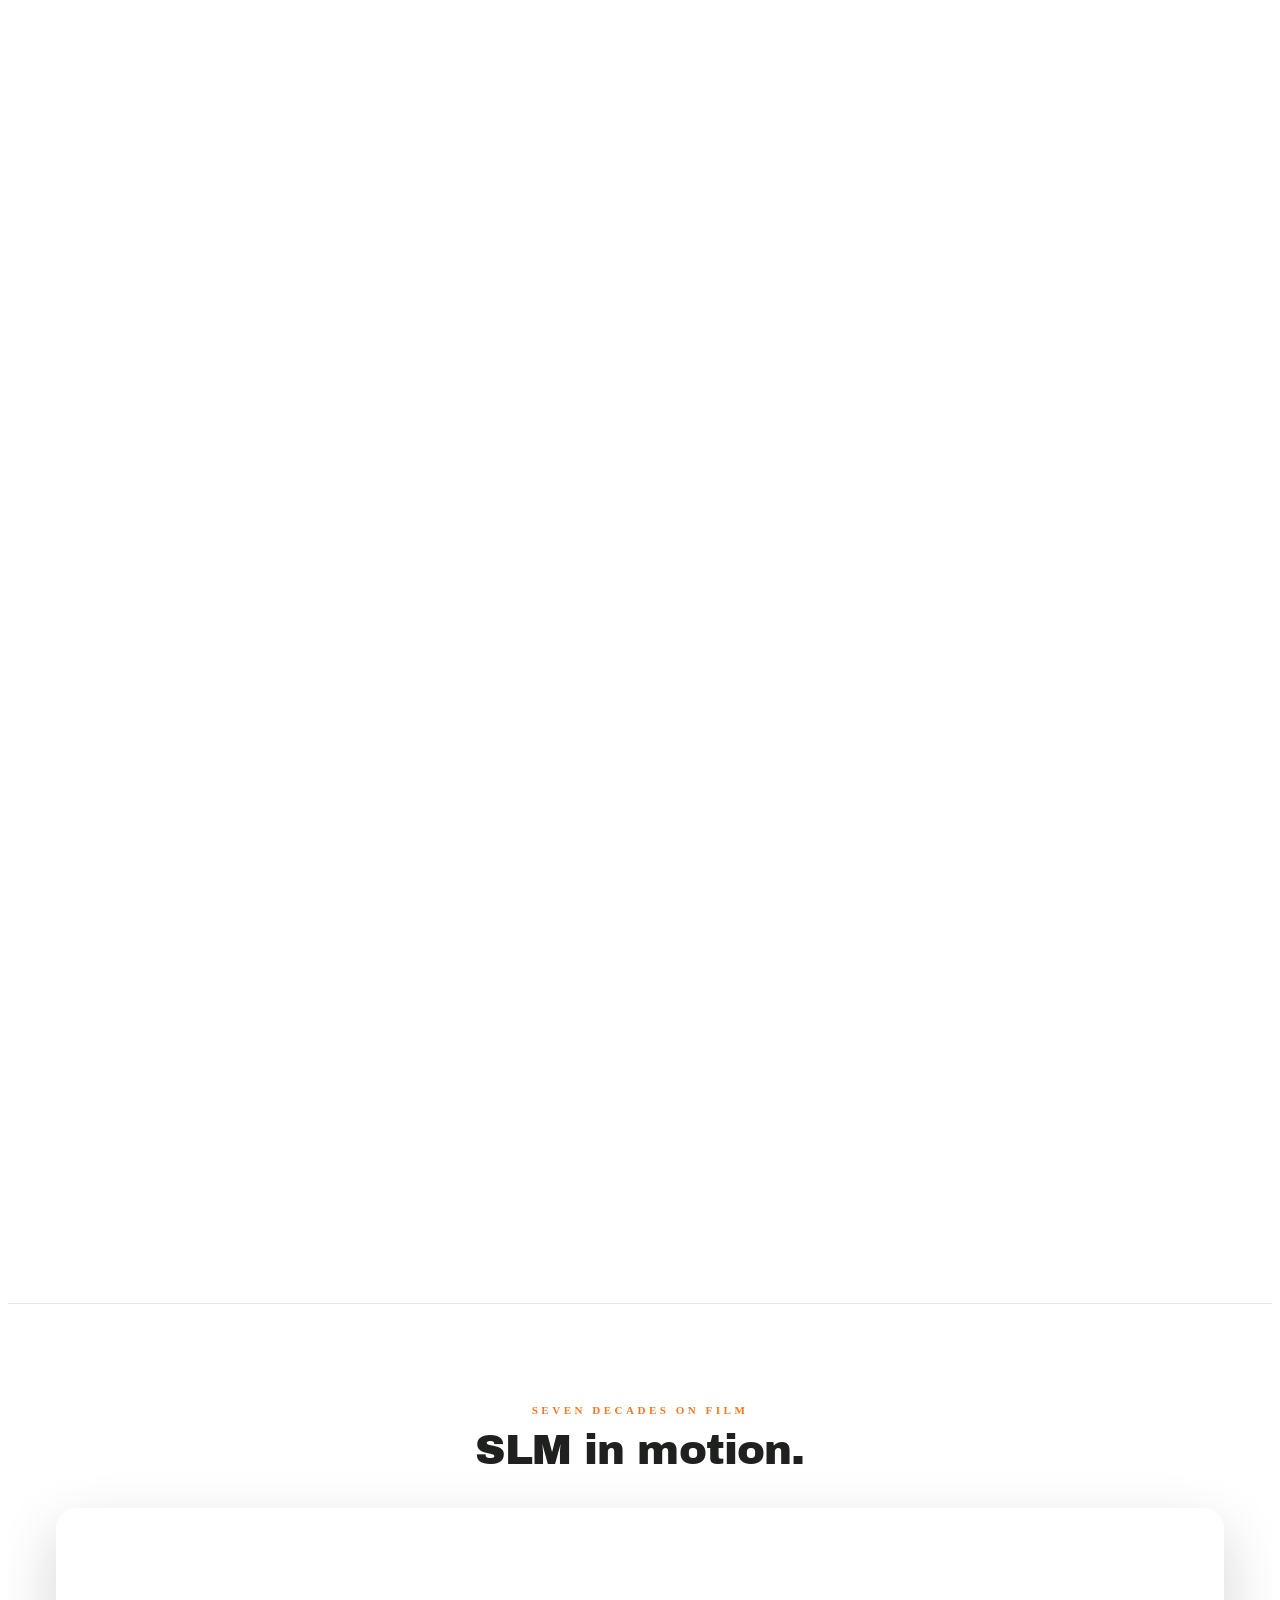
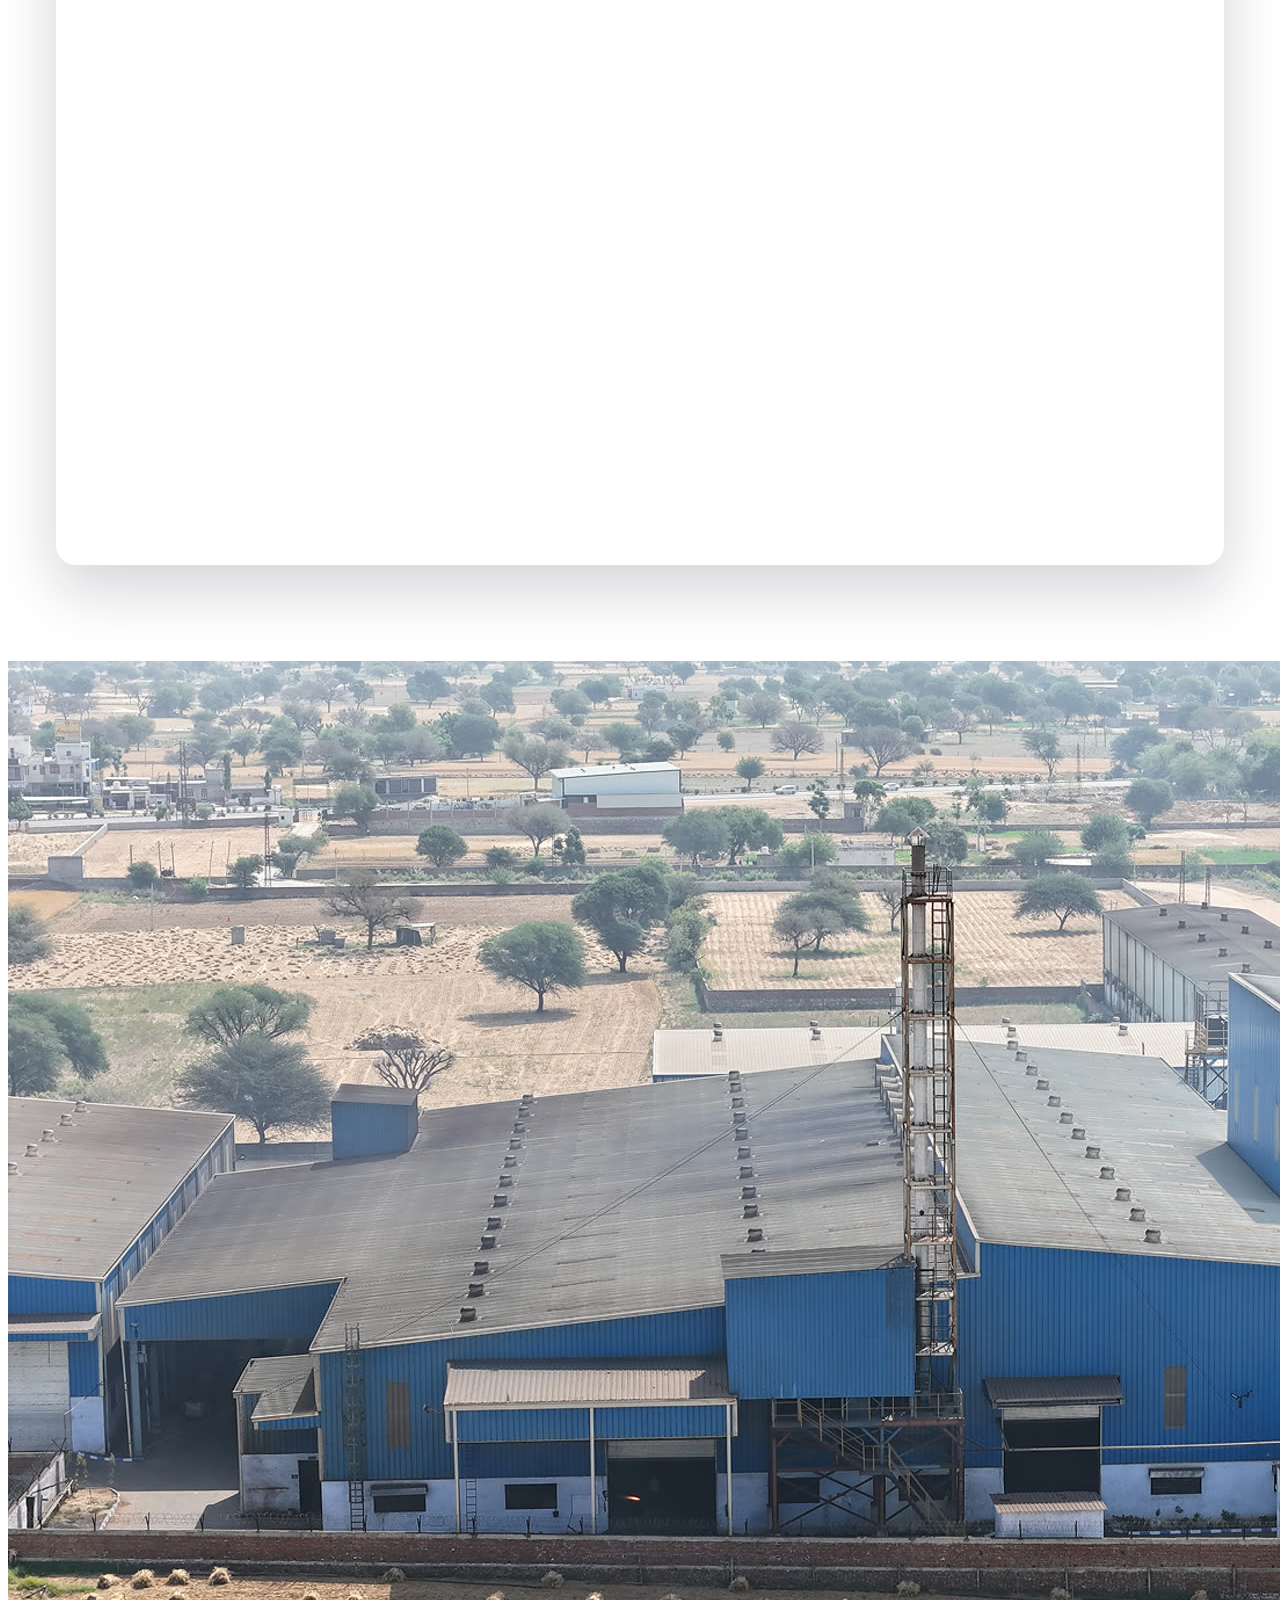
==== commit bb124334: "Commercial sector: empty (keep card) + listing empty-state; rename Akshat Trishla - Remove all Comme" ====
--- a/index.html
+++ b/index.html
@@ -704,8 +704,8 @@
 <!-- Scripts -->
 <script src="https://unpkg.com/aos@2.3.1/dist/aos.js"></script>
 <script src="https://unpkg.com/lenis@1.1.20/dist/lenis.min.js"></script>
-<script src="js/chrome.js?v=60"></script>
-<script src="js/main.js?v=61"></script>
+<script src="js/chrome.js?v=62"></script>
+<script src="js/main.js?v=64"></script>
 
 <!-- Hero slideshow — cross-fade + Ken-Burns rotation (5s per slide) -->
 <script>
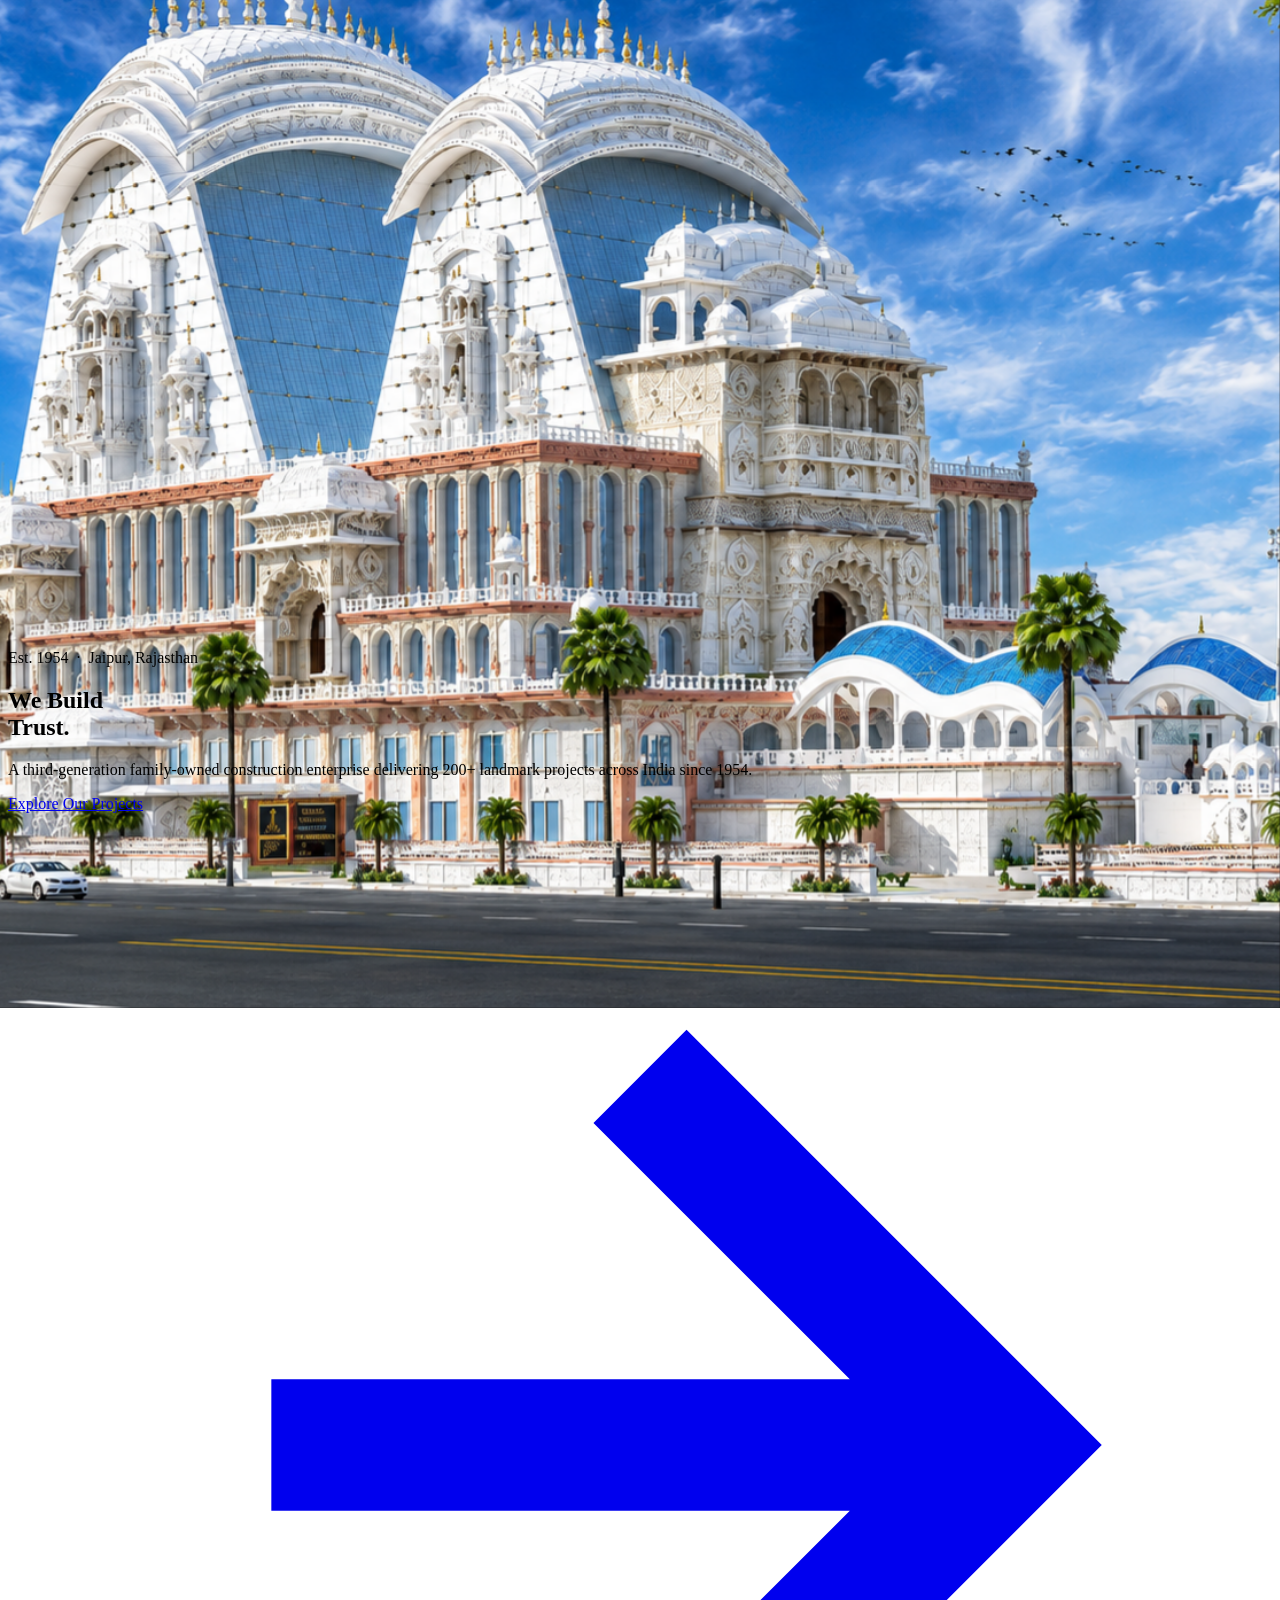
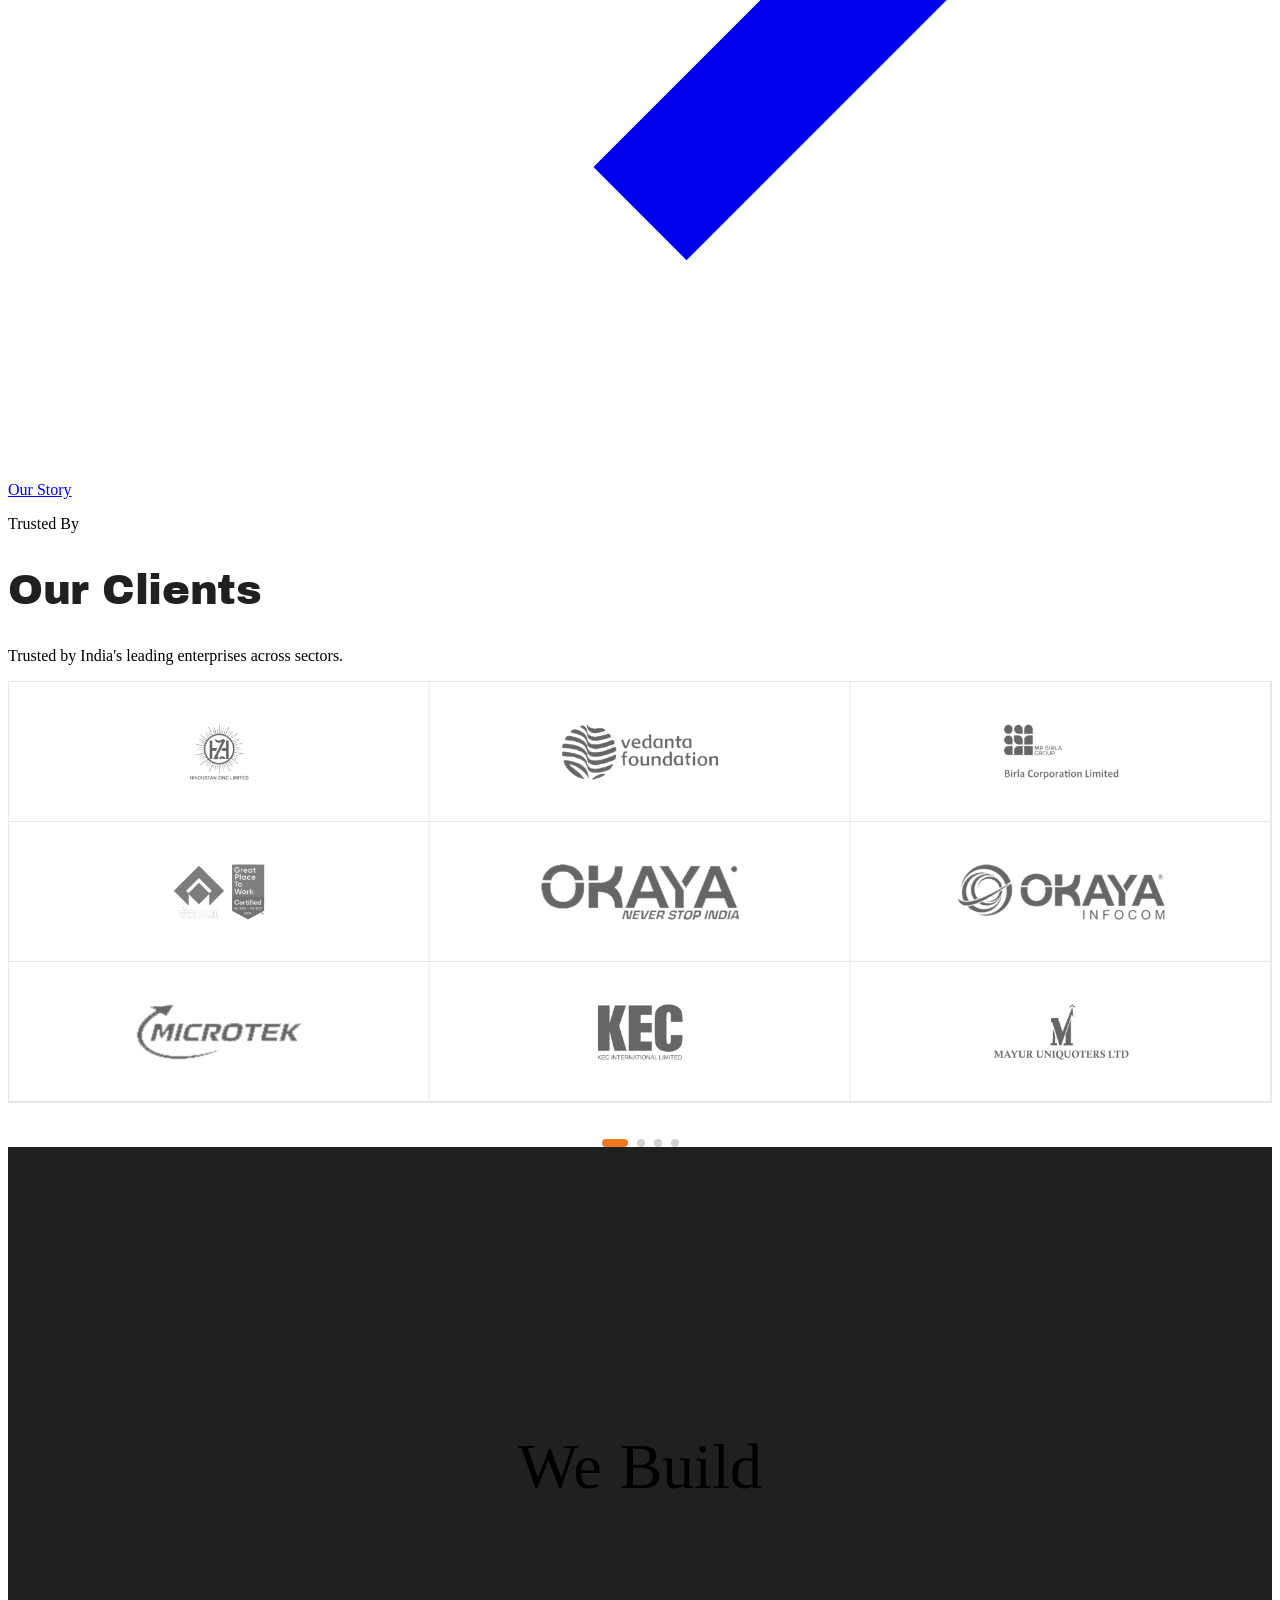
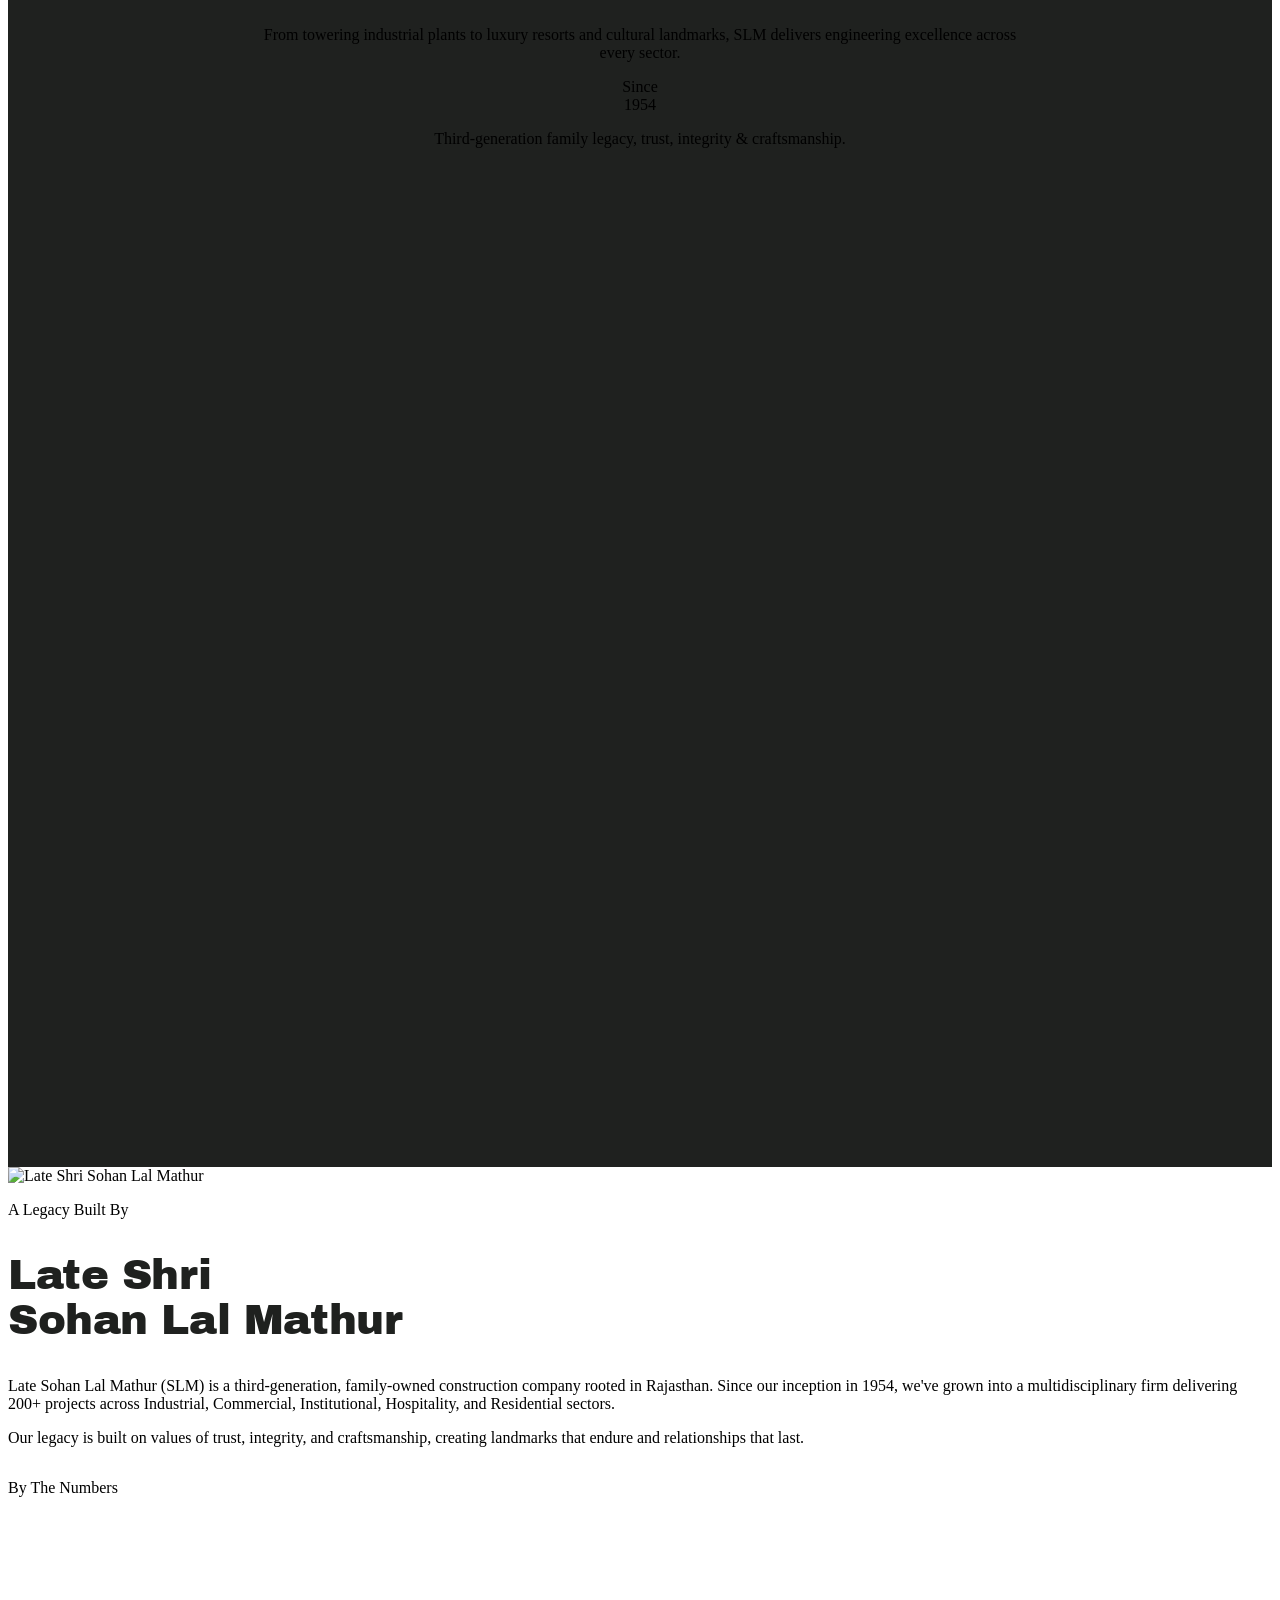
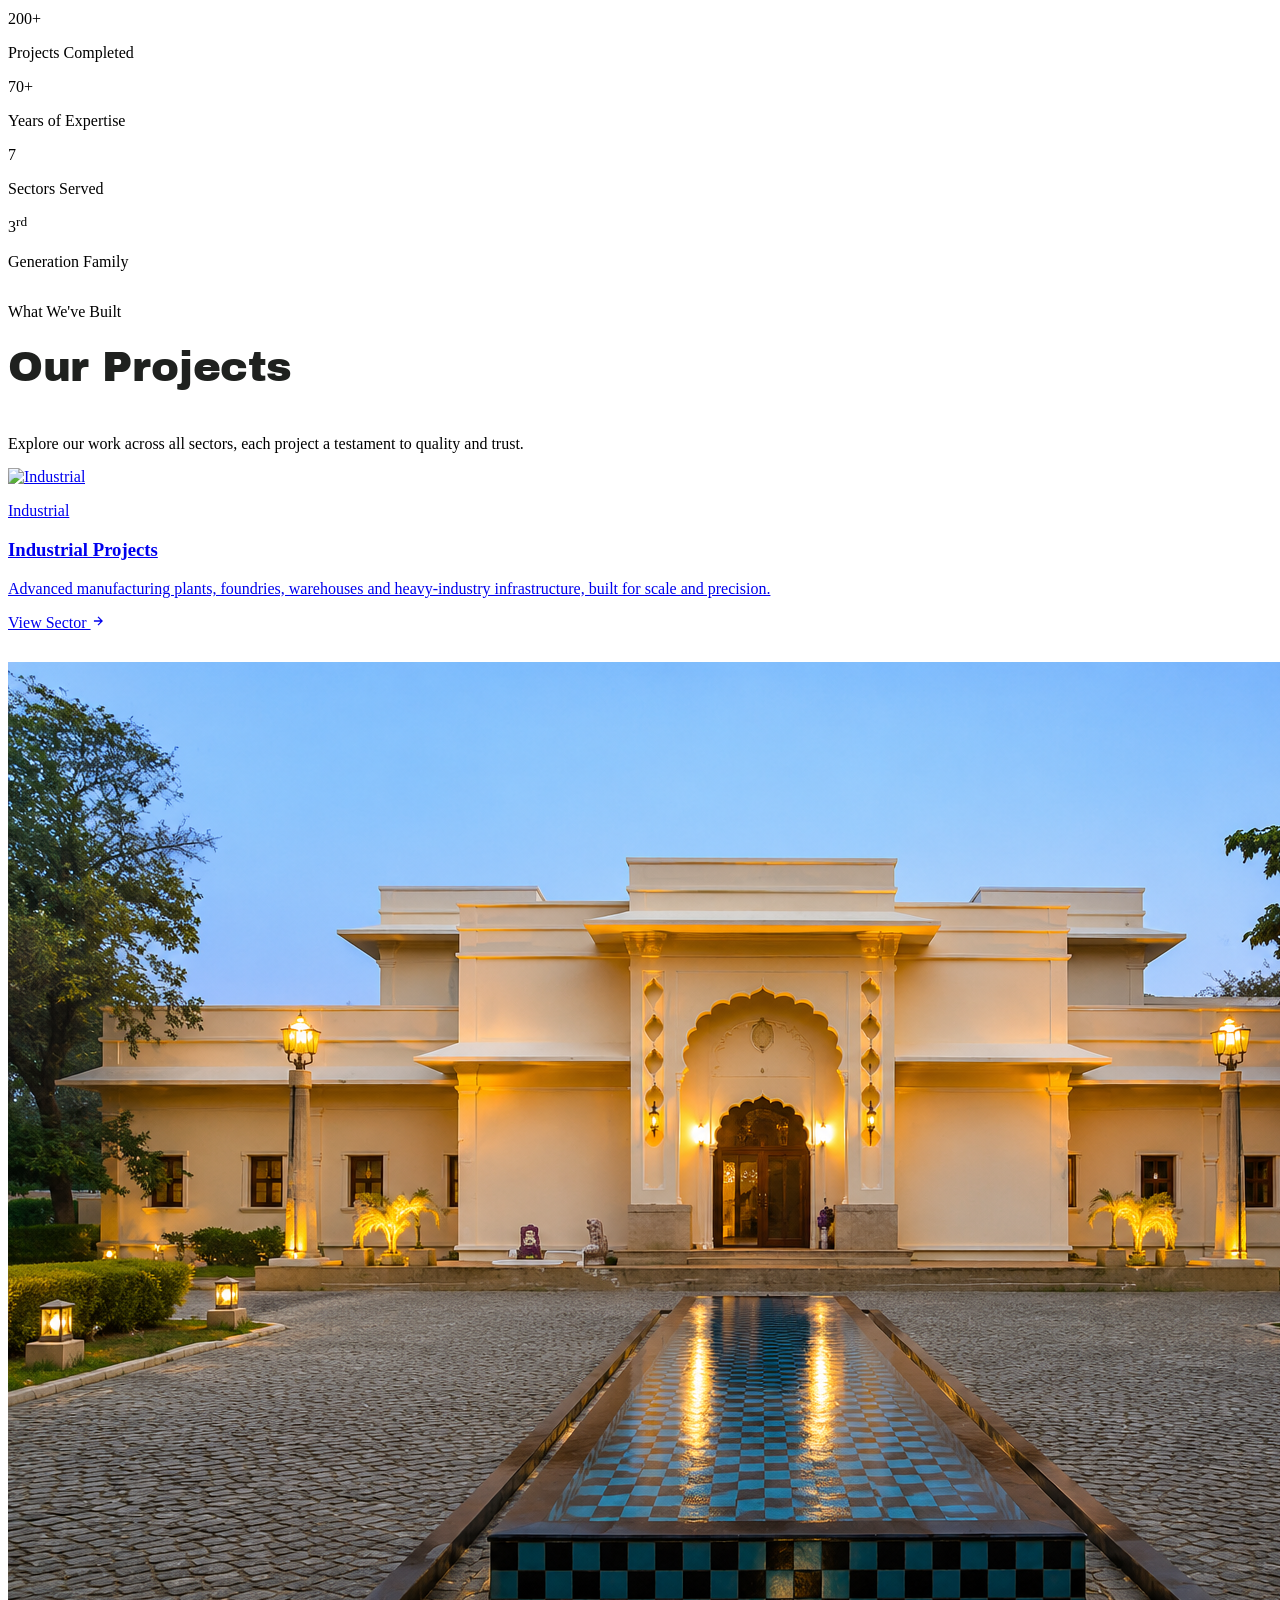
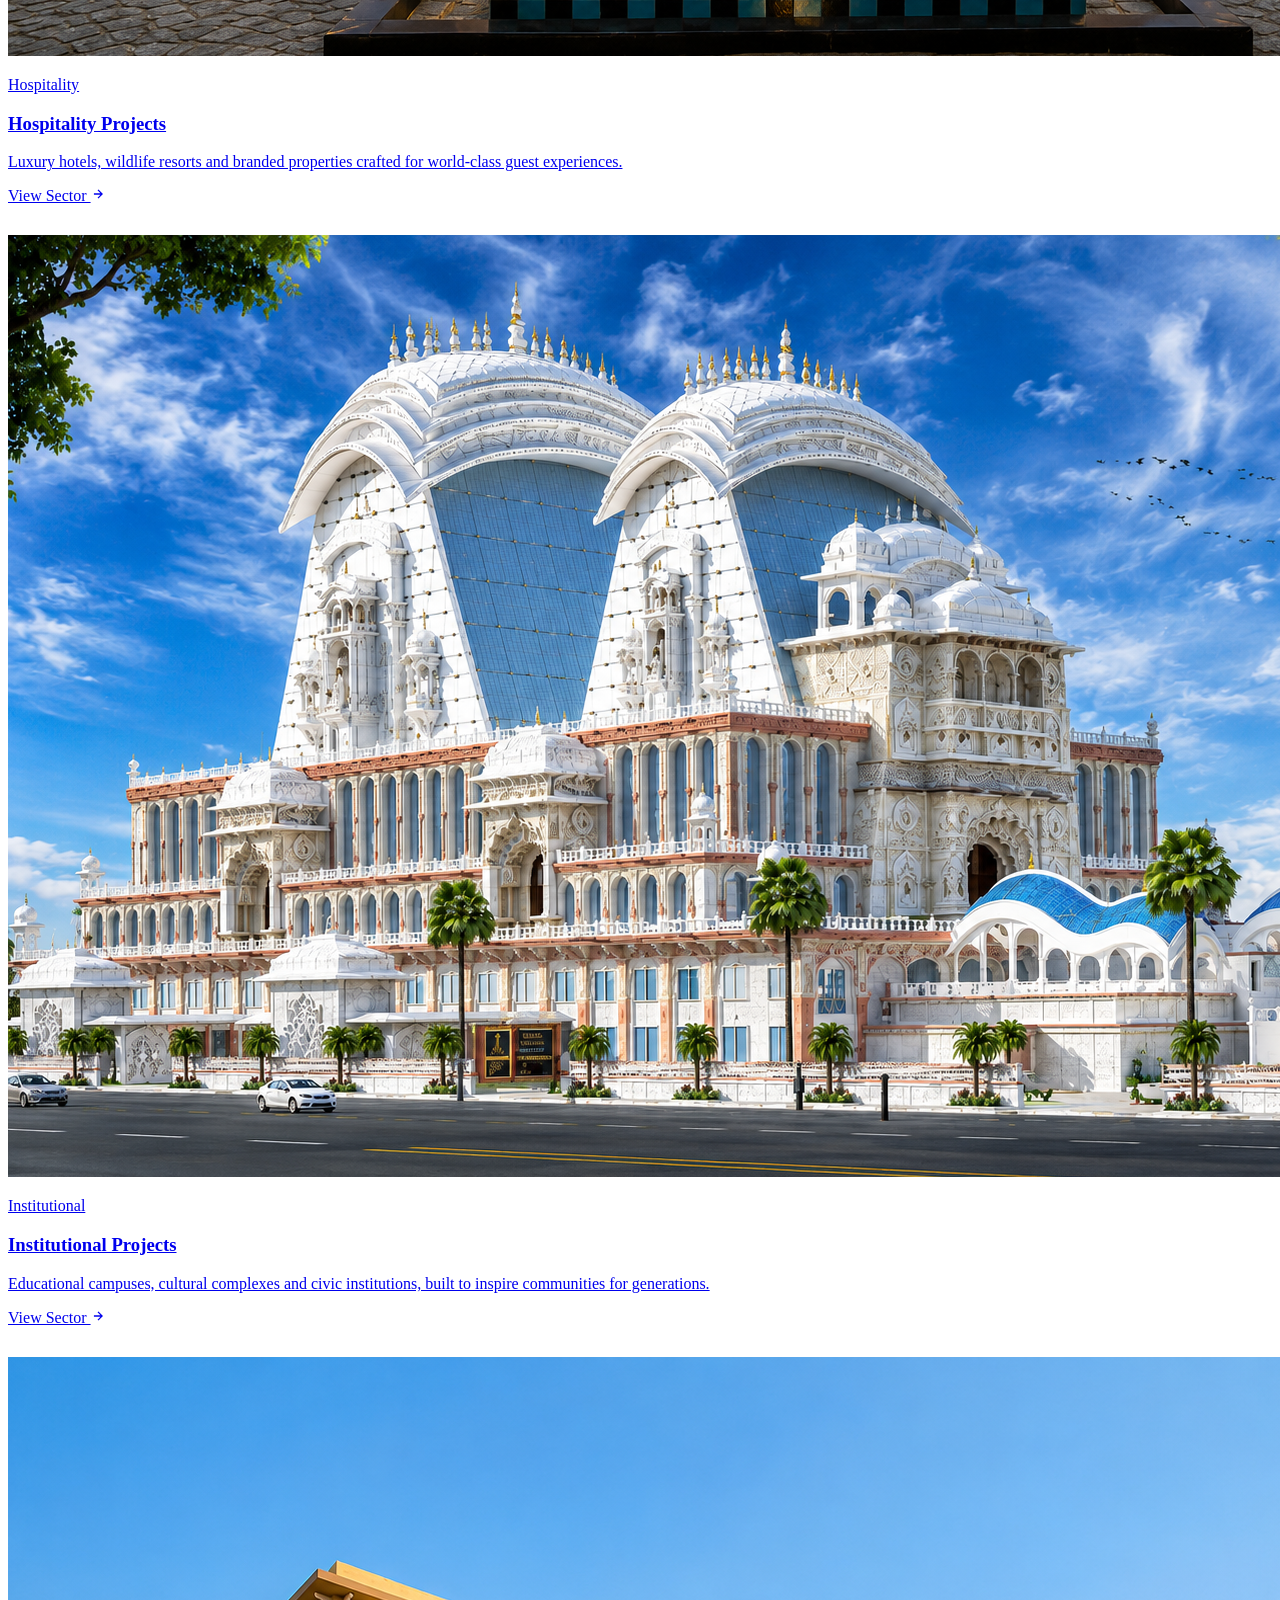
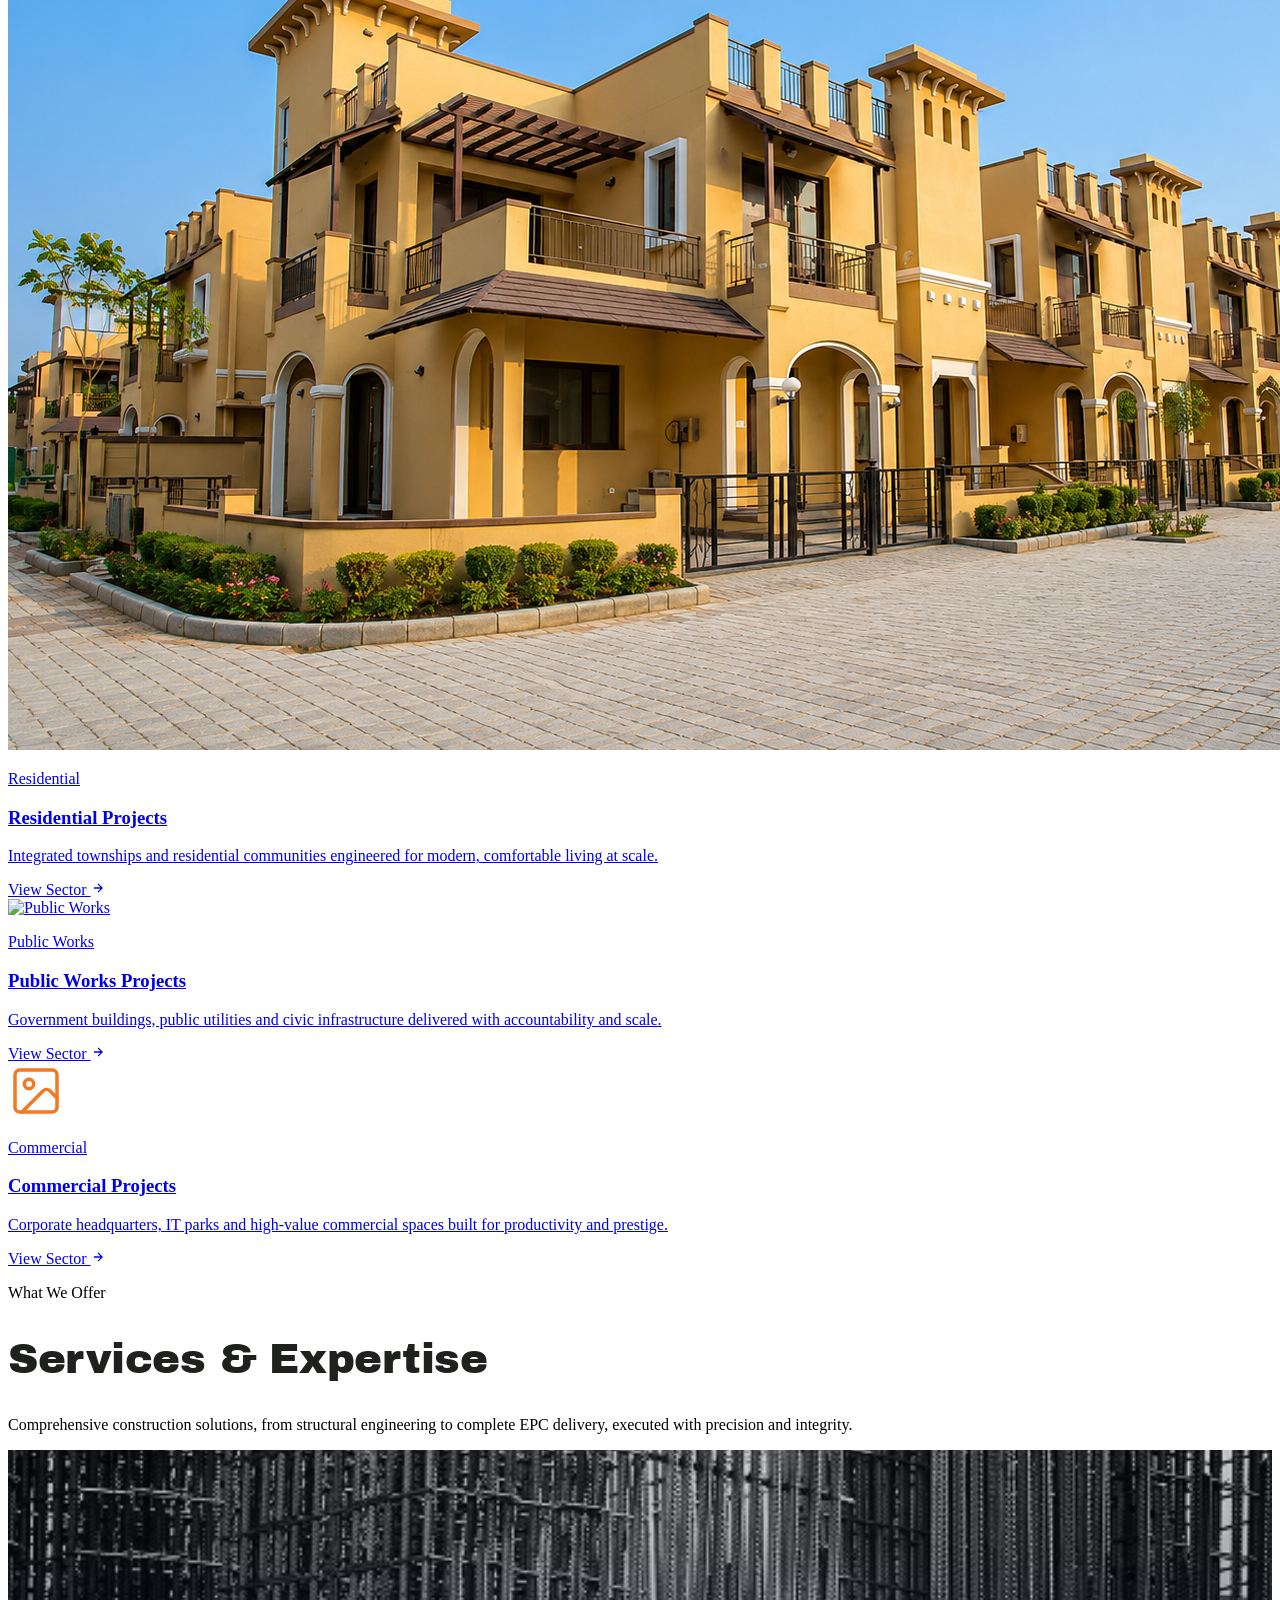
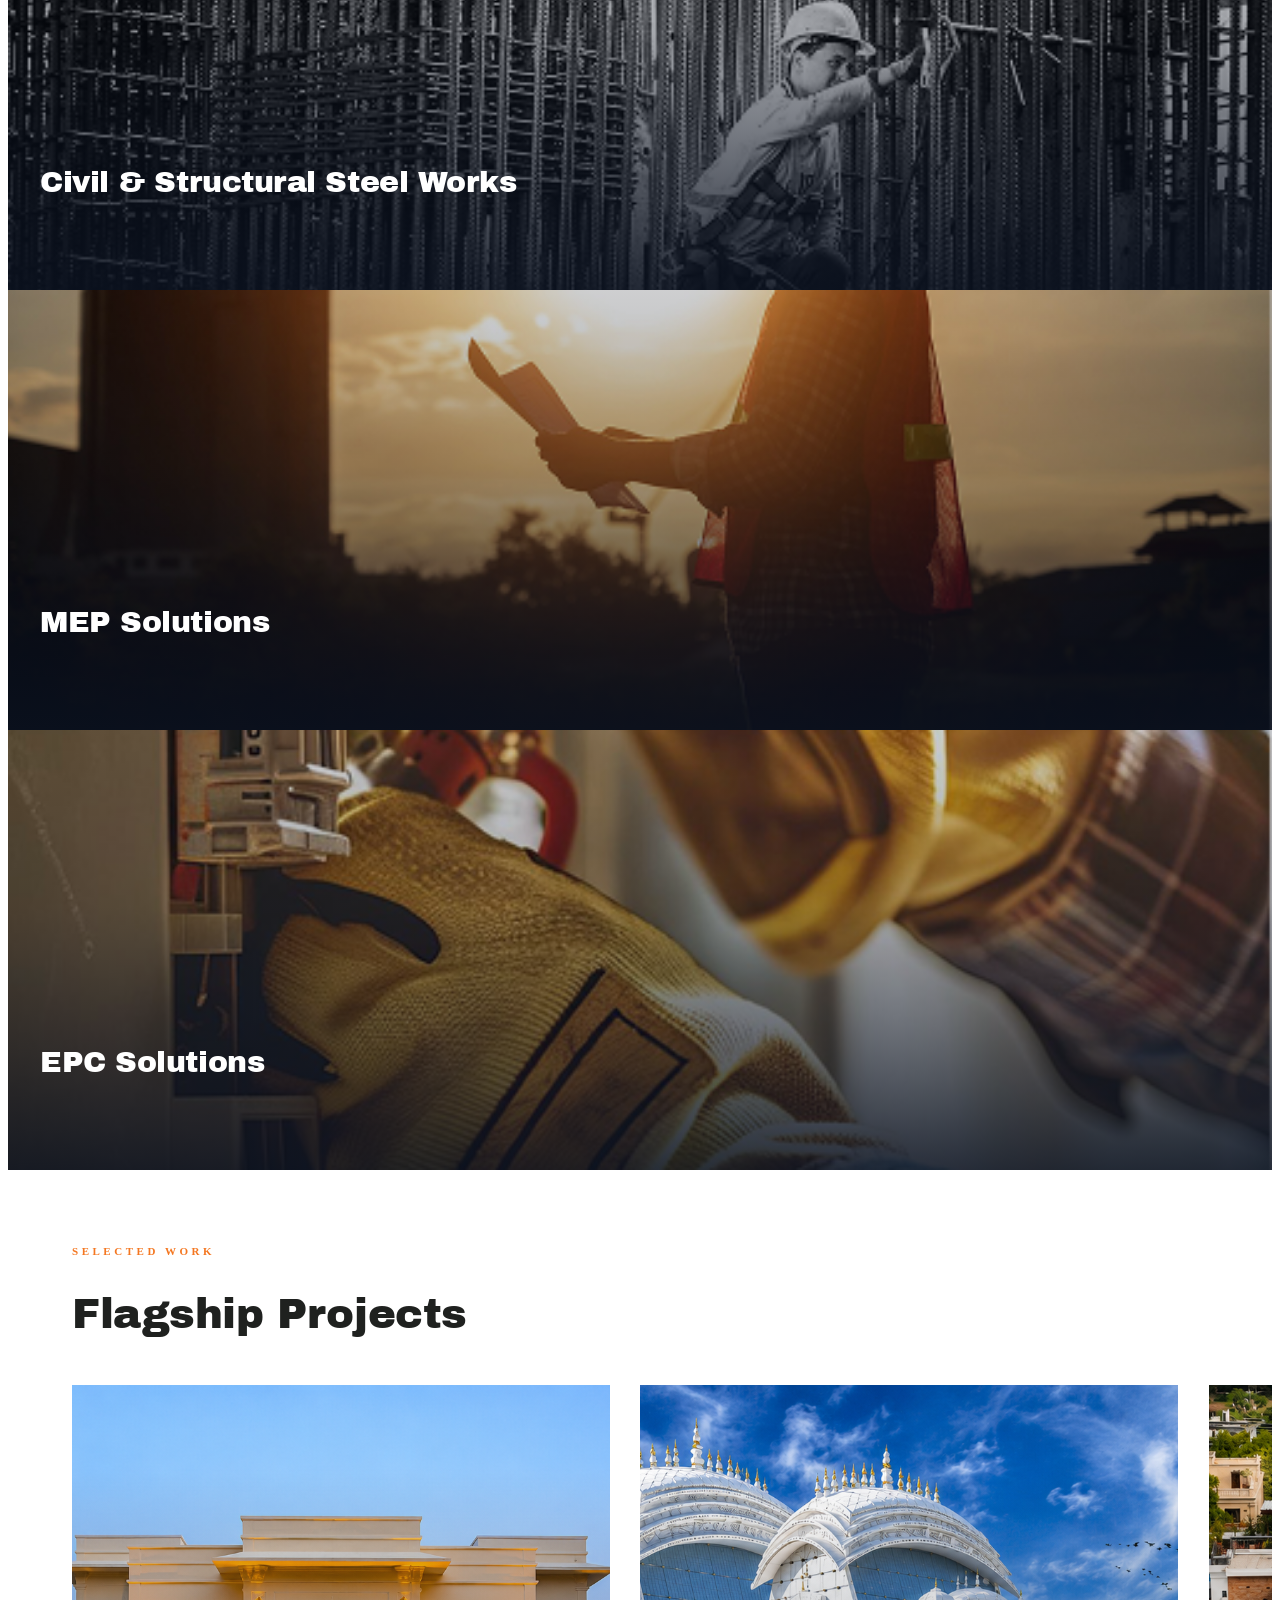
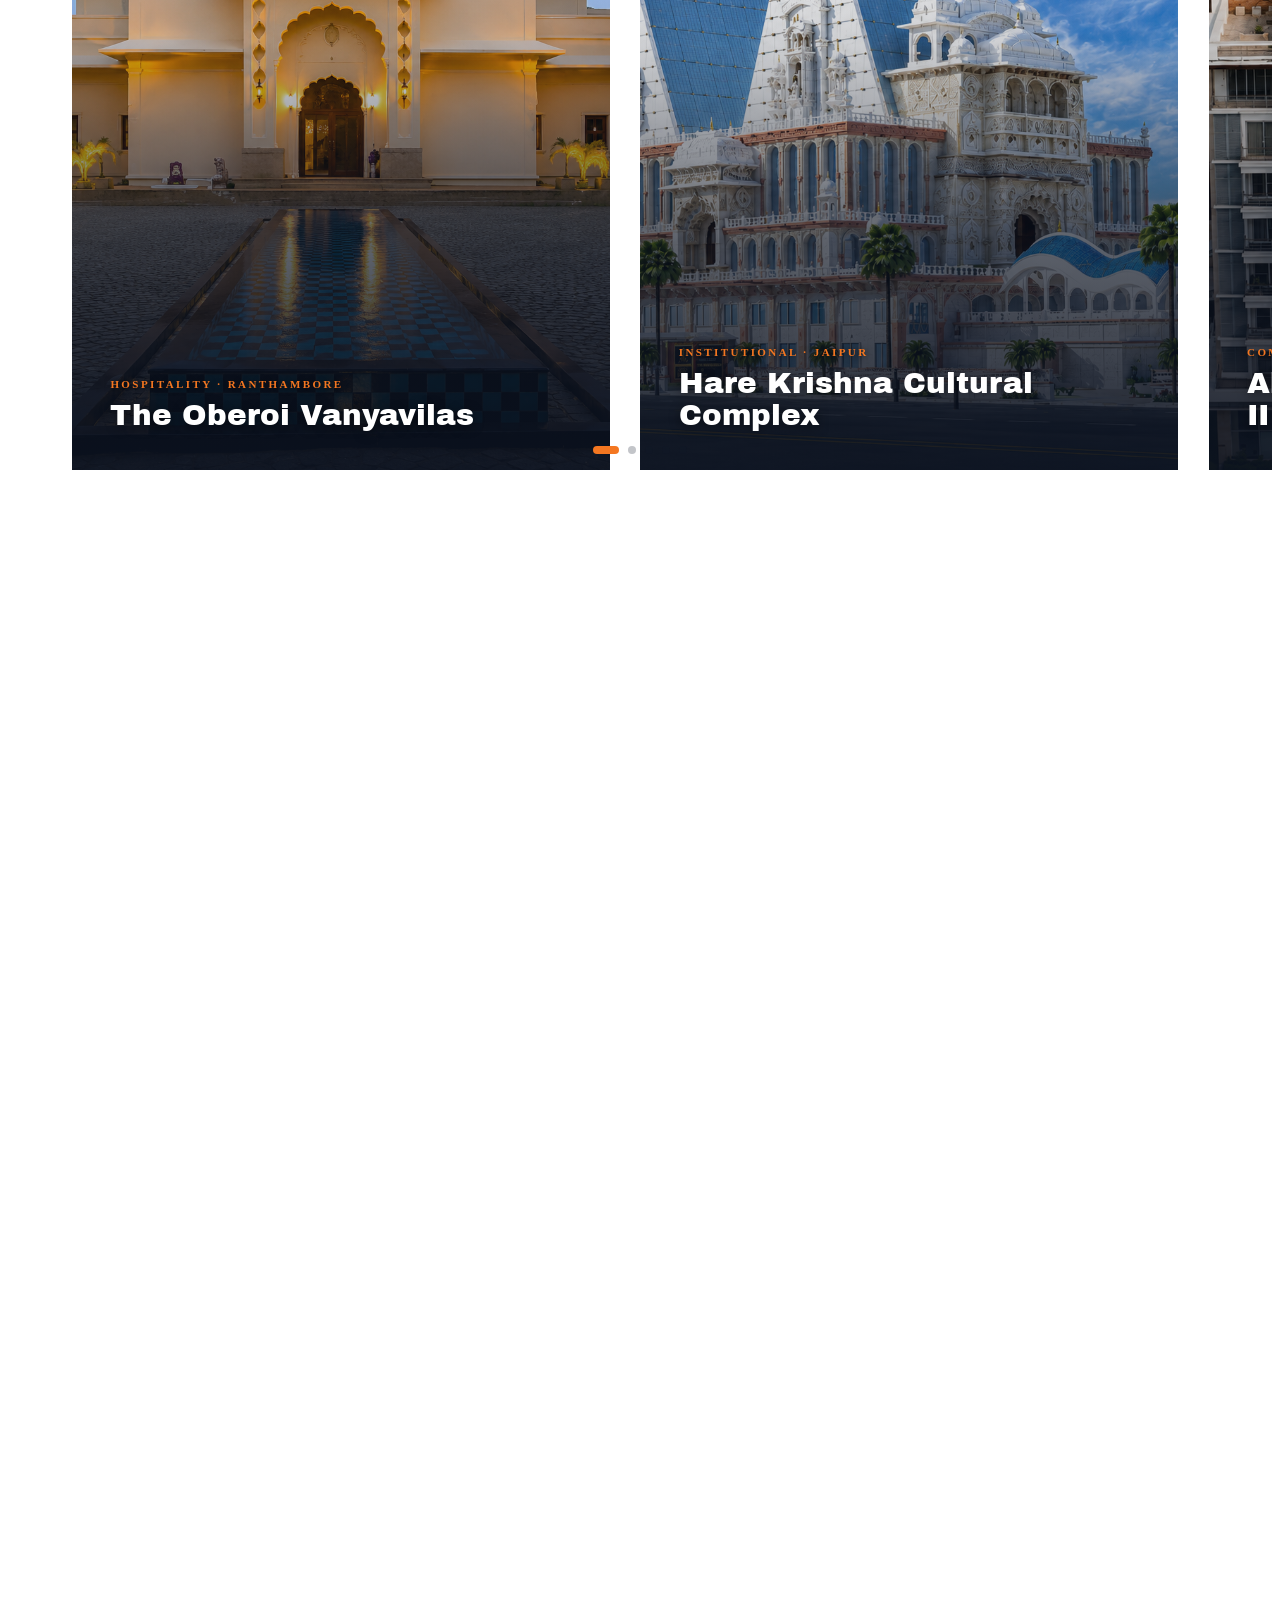
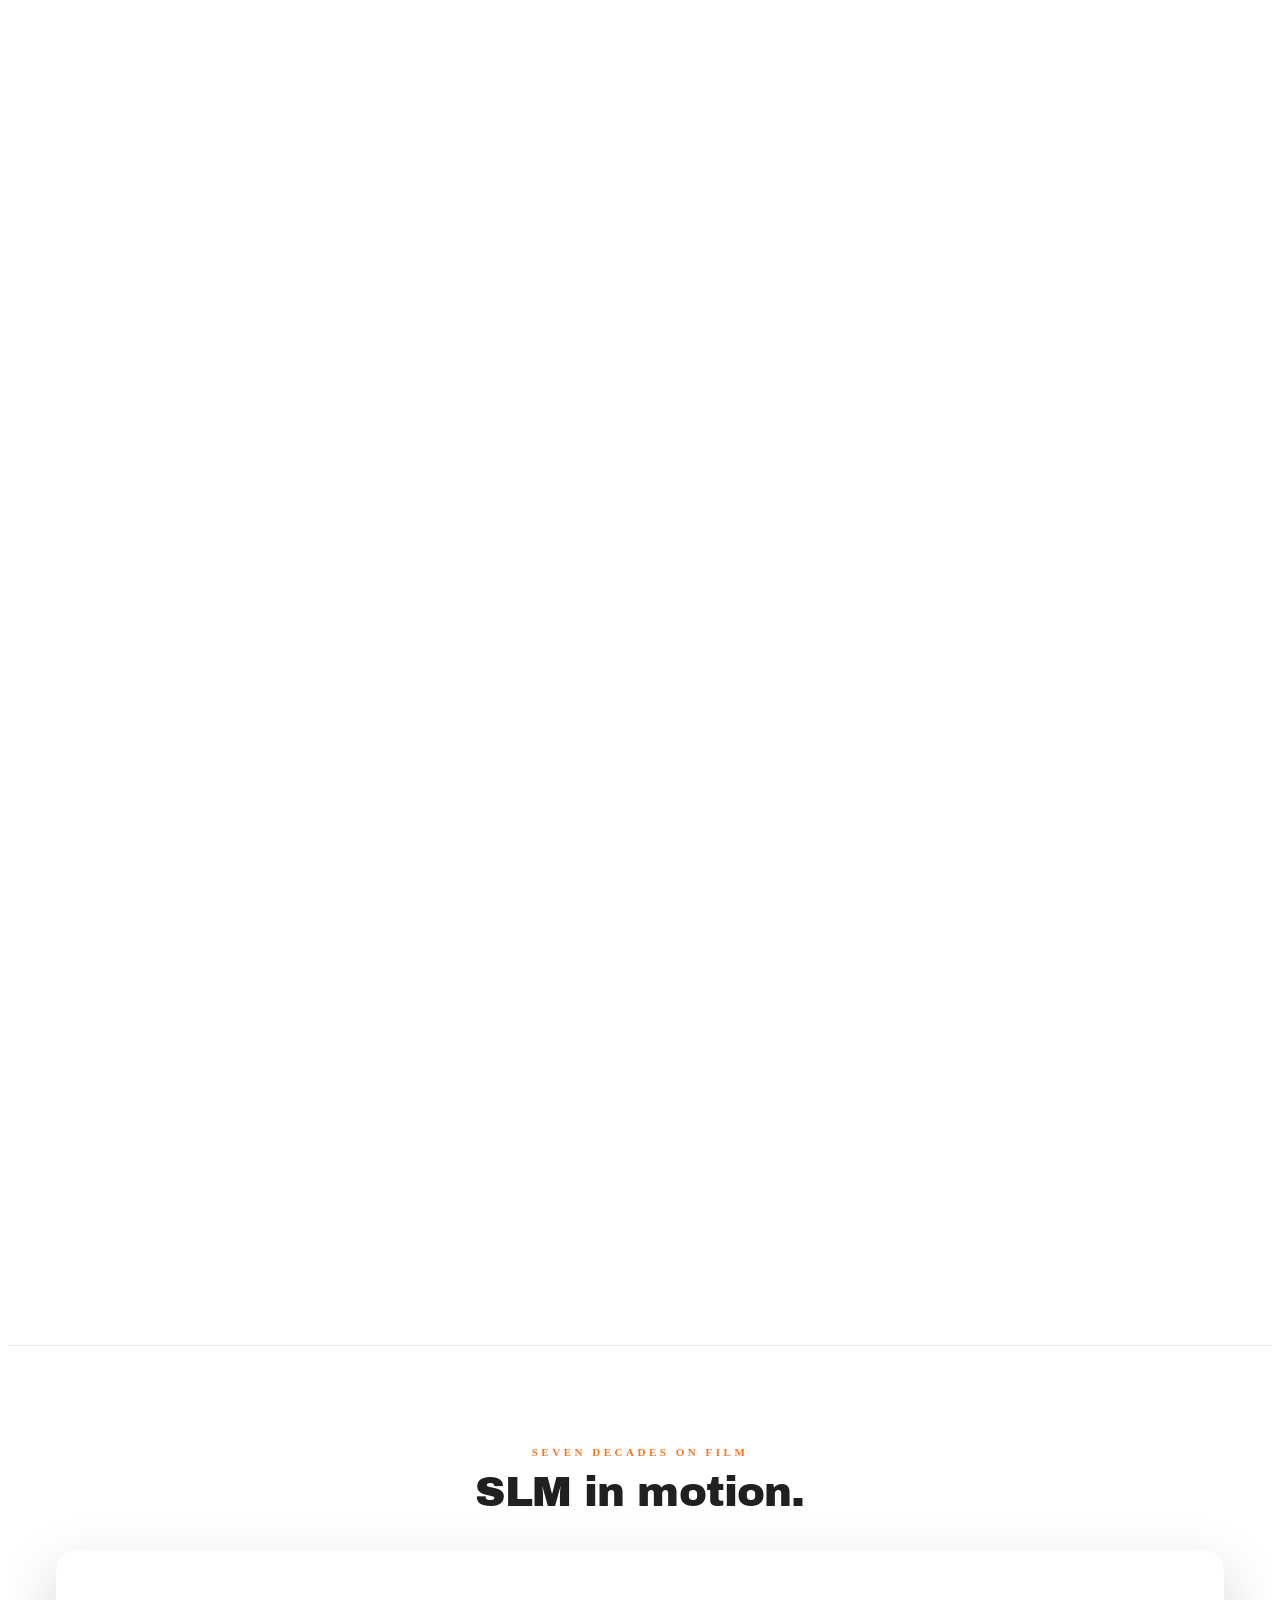
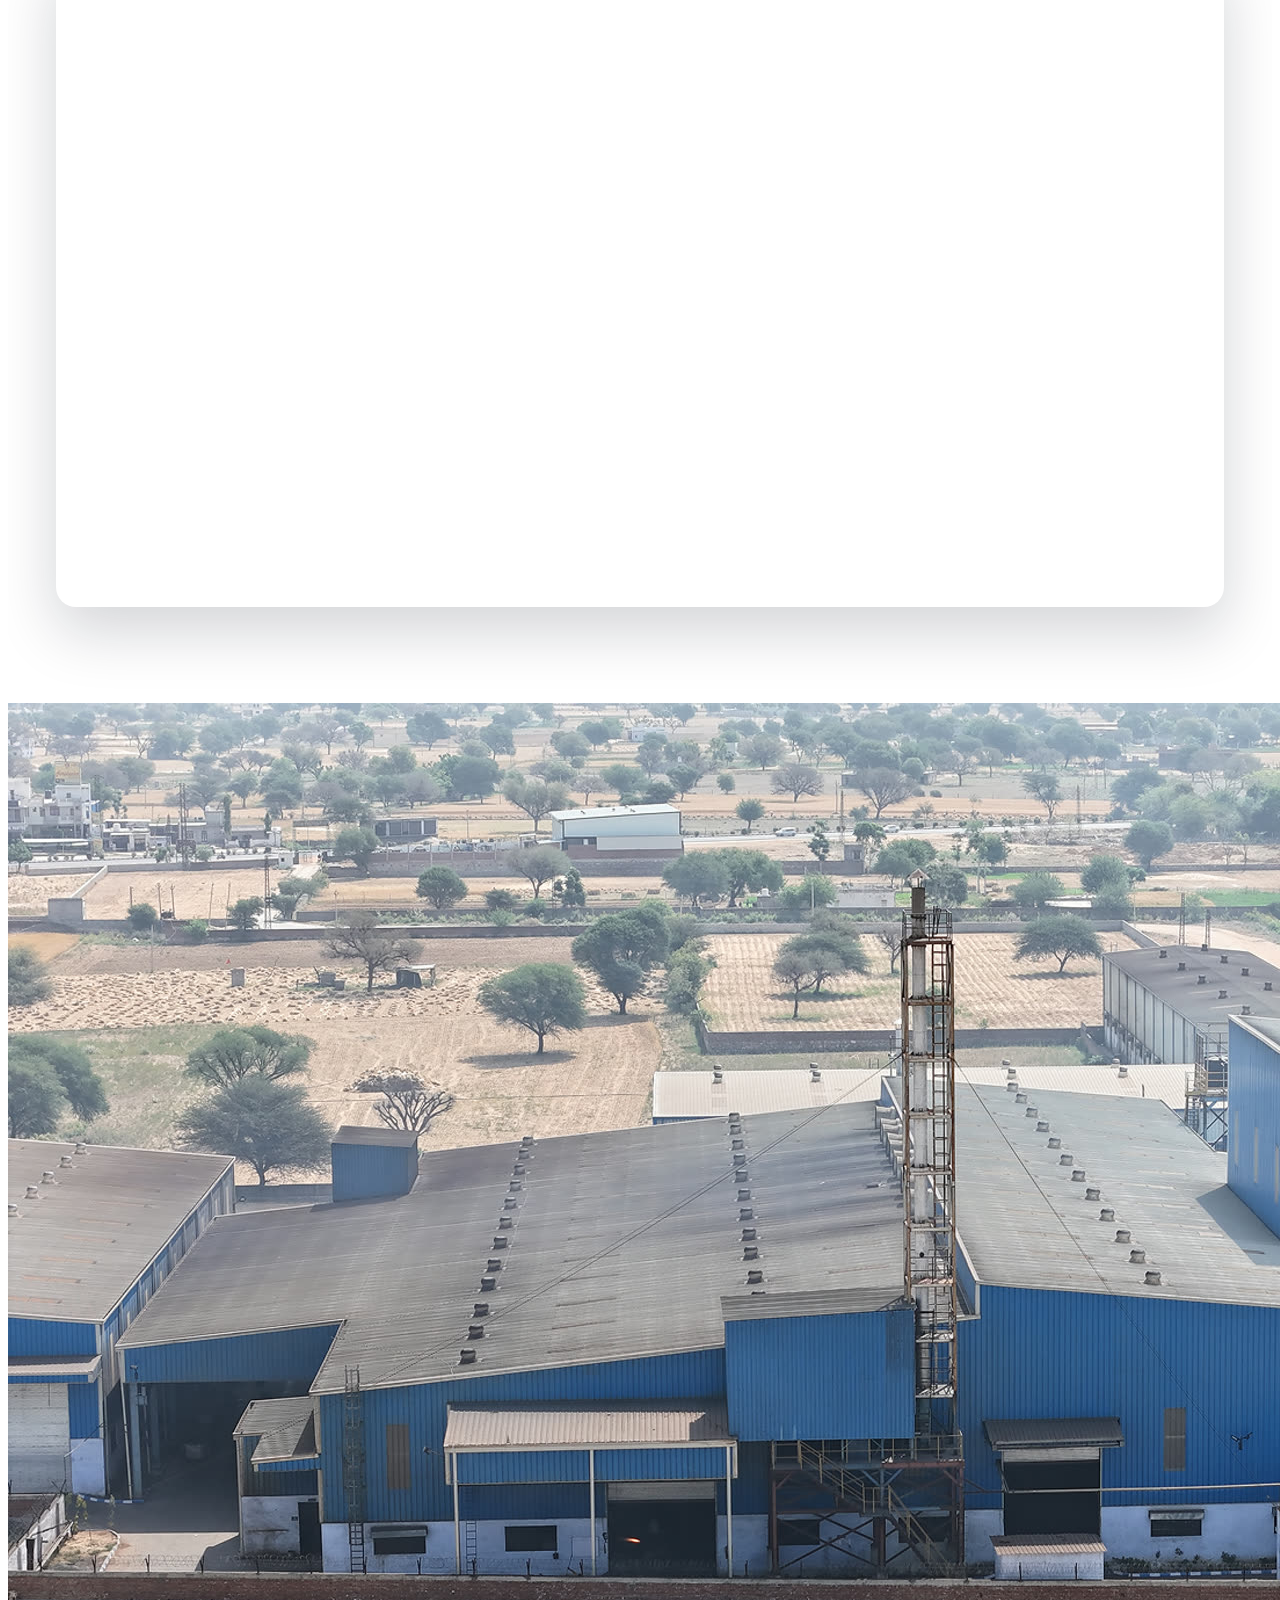
==== commit 0e15b1f7: "Commercial card: move to last + image-placeholder icon (home + categories) Co-Authored-By: Claude Op" ====
--- a/index.html
+++ b/index.html
@@ -468,18 +468,6 @@
         </div>
       </a>
 
-      <a href="projects.html?category=Commercial" class="proj-cat-card group block border border-[#E5E7EB] overflow-hidden hover:border-orange/50 cursor-pointer no-underline text-inherit" data-aos="fade-up" data-aos-delay="100">
-        <div class="overflow-hidden aspect-[16/10]">
-          <img src="https://slmindia.in/wp-content/uploads/2025/10/edcf4554df9ea0c5aeeb8f89d57d54f3470ce6cd.jpg" alt="Commercial" class="w-full h-full object-cover proj-cat-img" data-parallax-pos="0.12" />
-        </div>
-        <div class="p-6 bg-white">
-          <p class="text-[11px] font-bold tracking-[0.28em] uppercase text-orange mb-3">Commercial</p>
-          <h3 class="font-serif text-xl font-semibold text-dark mb-2 leading-snug">Commercial Projects</h3>
-          <p class="text-muted text-[13px] leading-relaxed mb-5">Corporate headquarters, IT parks and high-value commercial spaces built for productivity and prestige.</p>
-          <span class="inline-flex items-center gap-2 text-[11px] font-bold tracking-[0.2em] uppercase text-dark group-hover:text-orange transition-colors duration-200">View Sector <svg class="transition-transform duration-200 group-hover:translate-x-1" width="14" height="14" fill="none" stroke="currentColor" stroke-width="2.2" viewBox="0 0 24 24"><path d="M5 12h14M12 5l7 7-7 7"/></svg></span>
-        </div>
-      </a>
-
       <a href="projects.html?category=Residential" class="proj-cat-card group block border border-[#E5E7EB] overflow-hidden hover:border-orange/50 cursor-pointer no-underline text-inherit" data-aos="fade-up">
         <div class="overflow-hidden aspect-[16/10]">
           <img src="Projects%20Images/Residential/Akshat%20Meadows-20260606T101125Z-3-001/Akshat%20Meadows/AM%20cover.png" alt="Residential" class="w-full h-full object-cover proj-cat-img" data-parallax-pos="0.12" />
@@ -500,6 +488,19 @@
           <p class="text-[11px] font-bold tracking-[0.28em] uppercase text-orange mb-3">Public Works</p>
           <h3 class="font-serif text-xl font-semibold text-dark mb-2 leading-snug">Public Works Projects</h3>
           <p class="text-muted text-[13px] leading-relaxed mb-5">Government buildings, public utilities and civic infrastructure delivered with accountability and scale.</p>
+          <span class="inline-flex items-center gap-2 text-[11px] font-bold tracking-[0.2em] uppercase text-dark group-hover:text-orange transition-colors duration-200">View Sector <svg class="transition-transform duration-200 group-hover:translate-x-1" width="14" height="14" fill="none" stroke="currentColor" stroke-width="2.2" viewBox="0 0 24 24"><path d="M5 12h14M12 5l7 7-7 7"/></svg></span>
+        </div>
+      </a>
+
+      <!-- Commercial — no projects yet: icon placeholder, shown last -->
+      <a href="projects.html?category=Commercial" class="proj-cat-card group block border border-[#E5E7EB] overflow-hidden hover:border-orange/50 cursor-pointer no-underline text-inherit" data-aos="fade-up" data-aos-delay="100">
+        <div class="aspect-[16/10] bg-[#F5F5F4] flex items-center justify-center">
+          <svg width="56" height="56" fill="none" stroke="#F47721" stroke-width="1.5" stroke-linecap="round" stroke-linejoin="round" viewBox="0 0 24 24" aria-hidden="true"><rect width="18" height="18" x="3" y="3" rx="2" ry="2"/><circle cx="9" cy="9" r="2"/><path d="m21 15-3.086-3.086a2 2 0 0 0-2.828 0L6 21"/></svg>
+        </div>
+        <div class="p-6 bg-white">
+          <p class="text-[11px] font-bold tracking-[0.28em] uppercase text-orange mb-3">Commercial</p>
+          <h3 class="font-serif text-xl font-semibold text-dark mb-2 leading-snug">Commercial Projects</h3>
+          <p class="text-muted text-[13px] leading-relaxed mb-5">Corporate headquarters, IT parks and high-value commercial spaces built for productivity and prestige.</p>
           <span class="inline-flex items-center gap-2 text-[11px] font-bold tracking-[0.2em] uppercase text-dark group-hover:text-orange transition-colors duration-200">View Sector <svg class="transition-transform duration-200 group-hover:translate-x-1" width="14" height="14" fill="none" stroke="currentColor" stroke-width="2.2" viewBox="0 0 24 24"><path d="M5 12h14M12 5l7 7-7 7"/></svg></span>
         </div>
       </a>
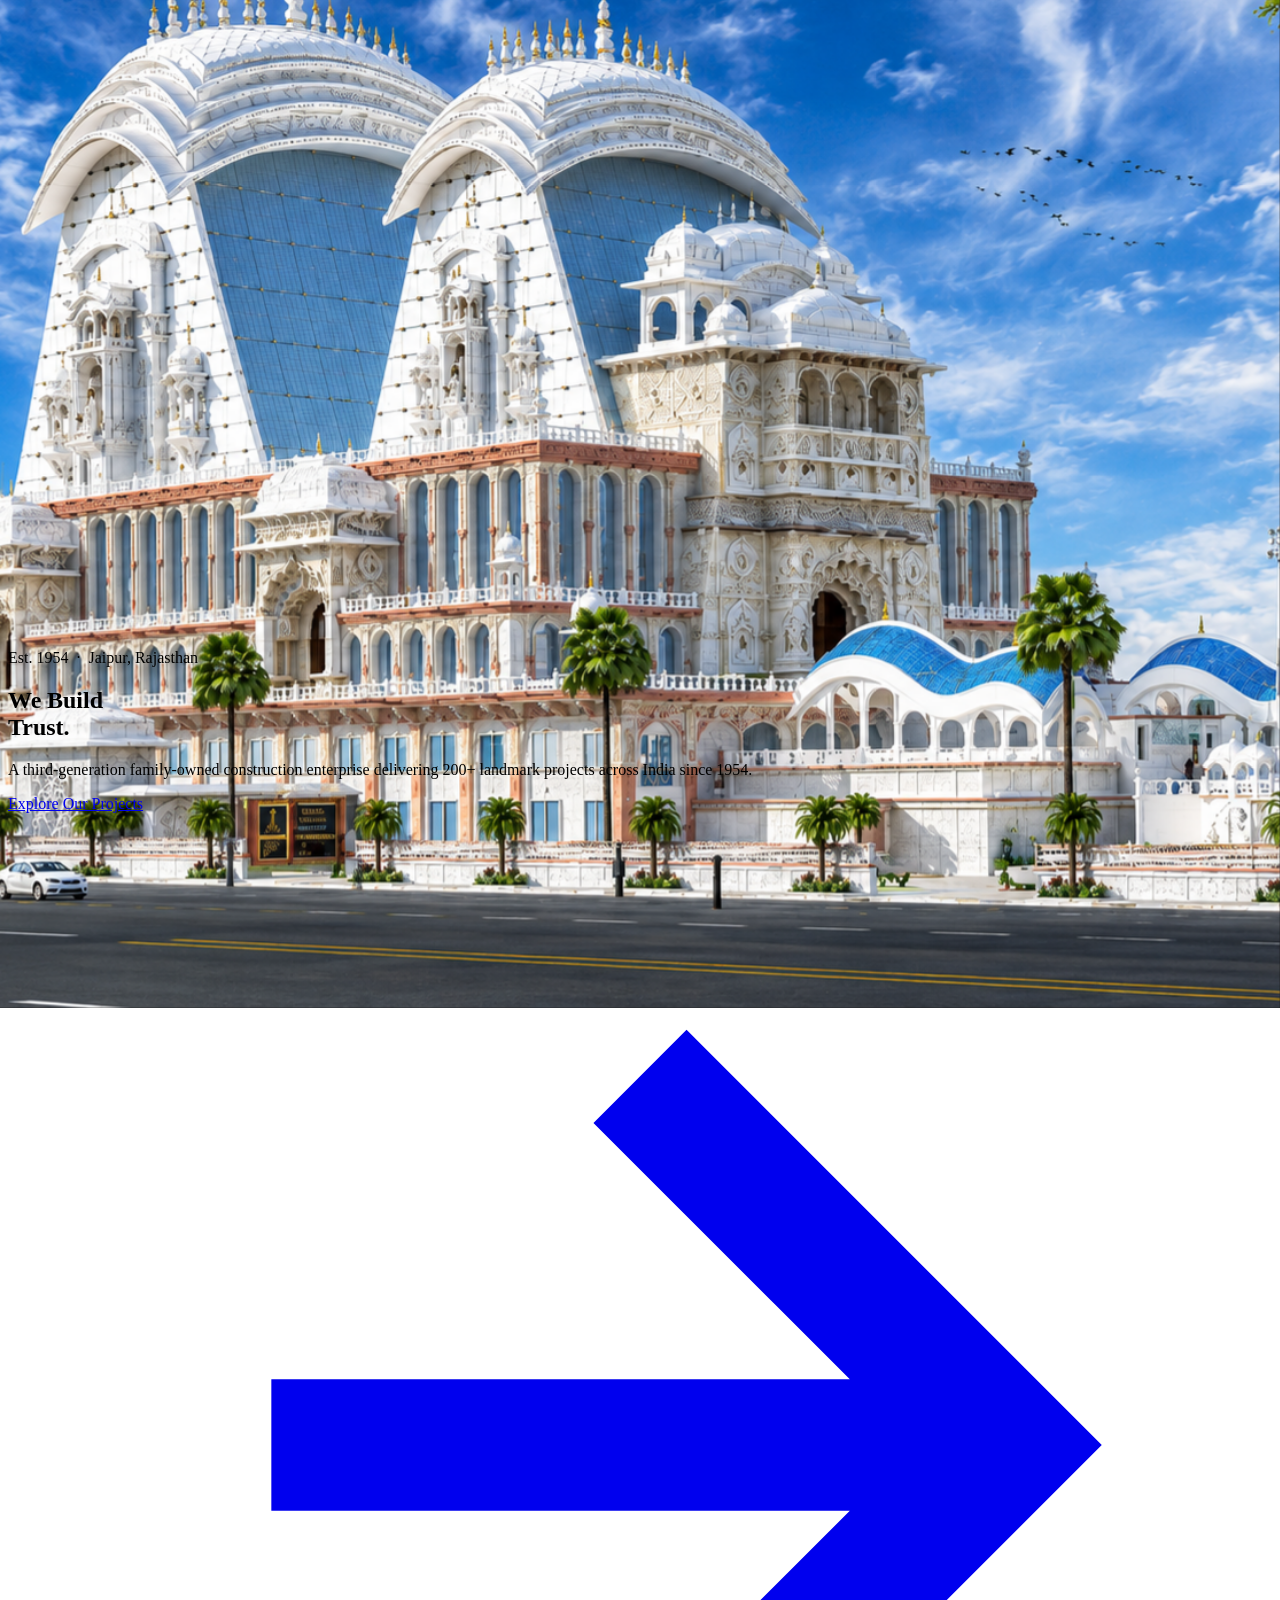
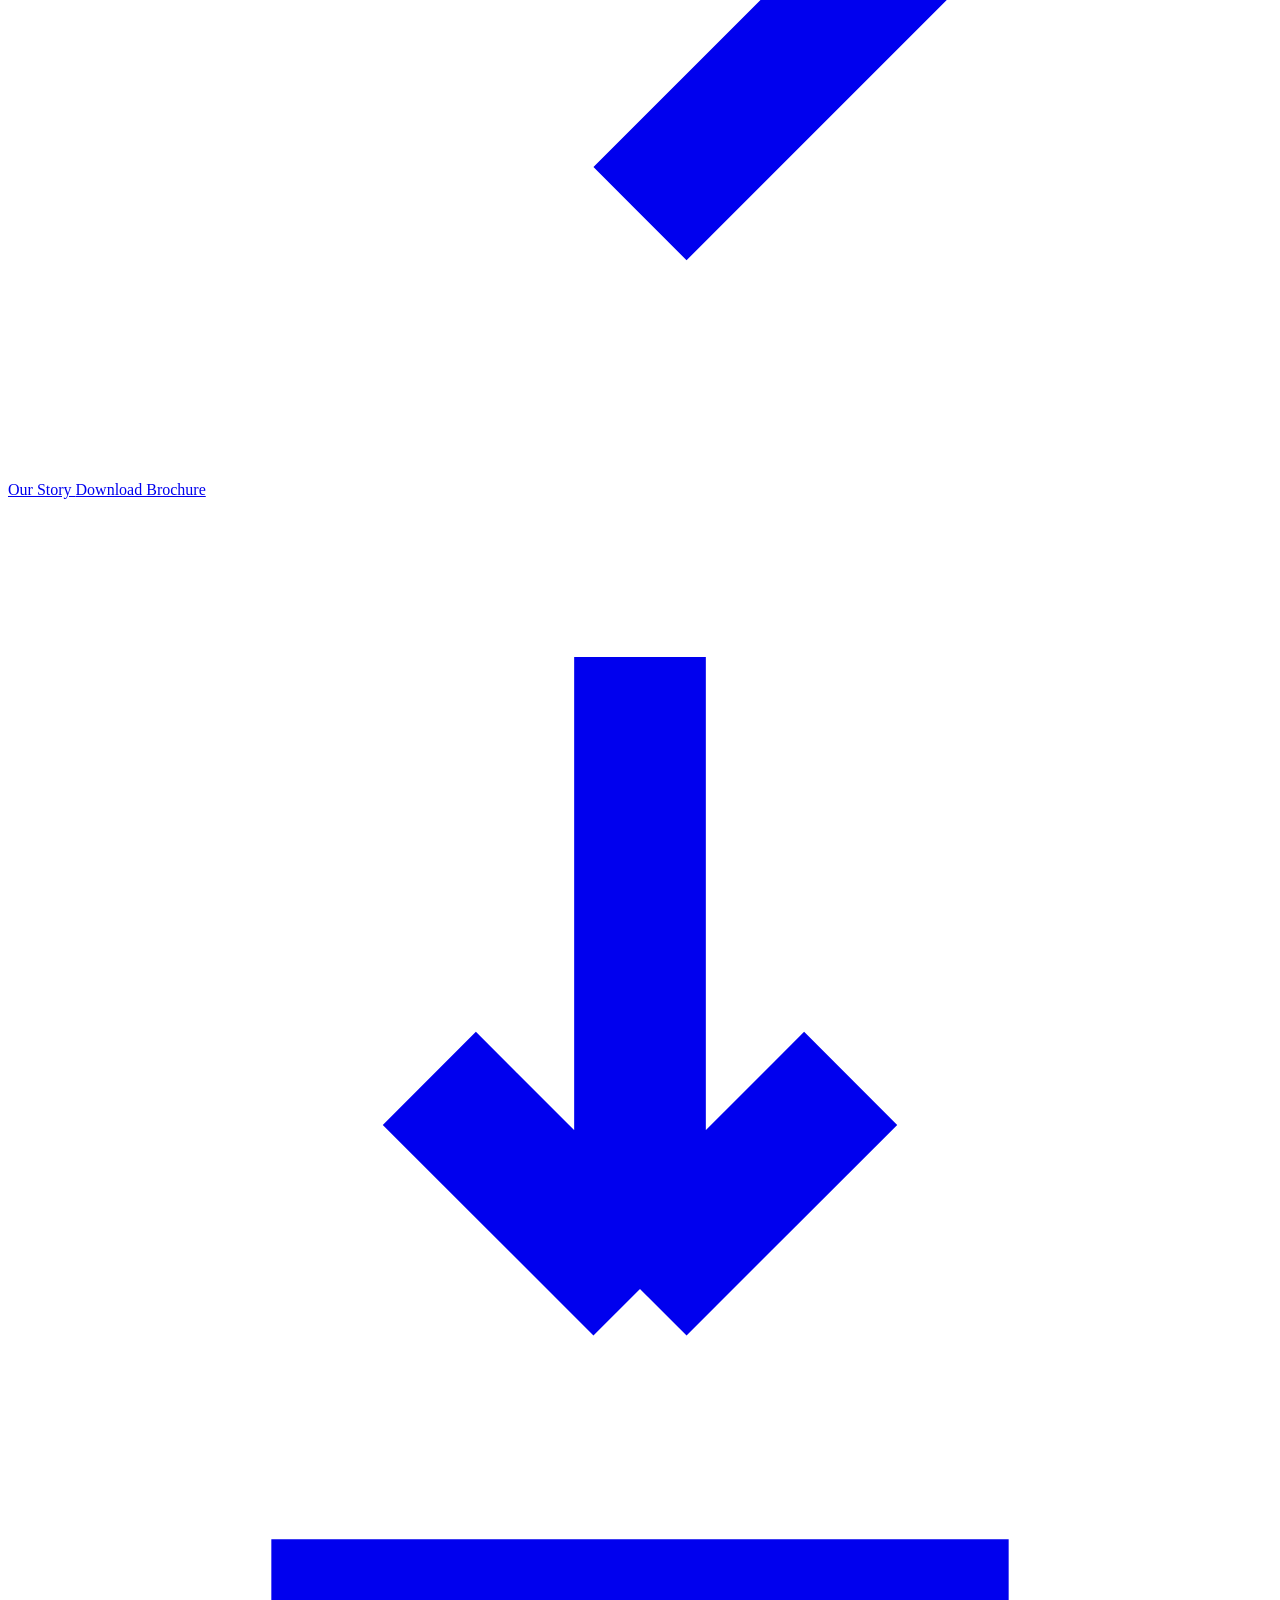
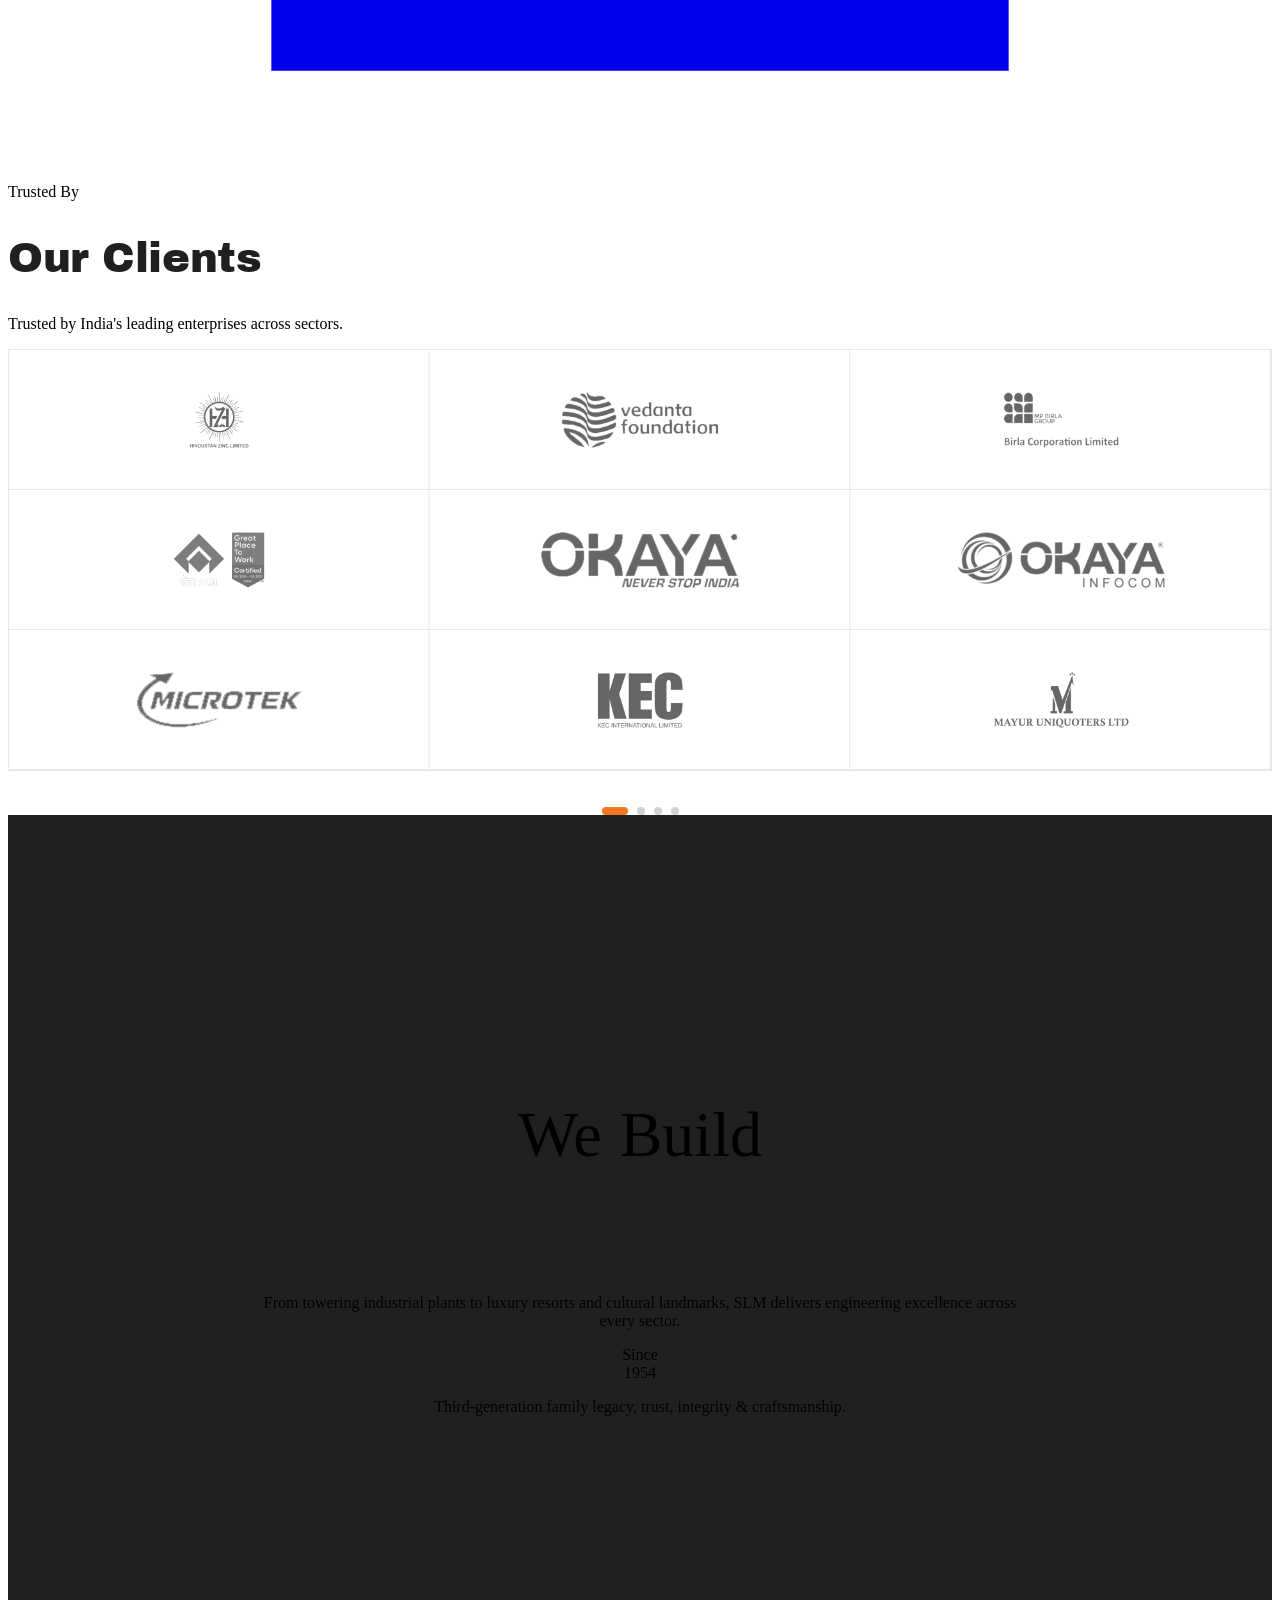
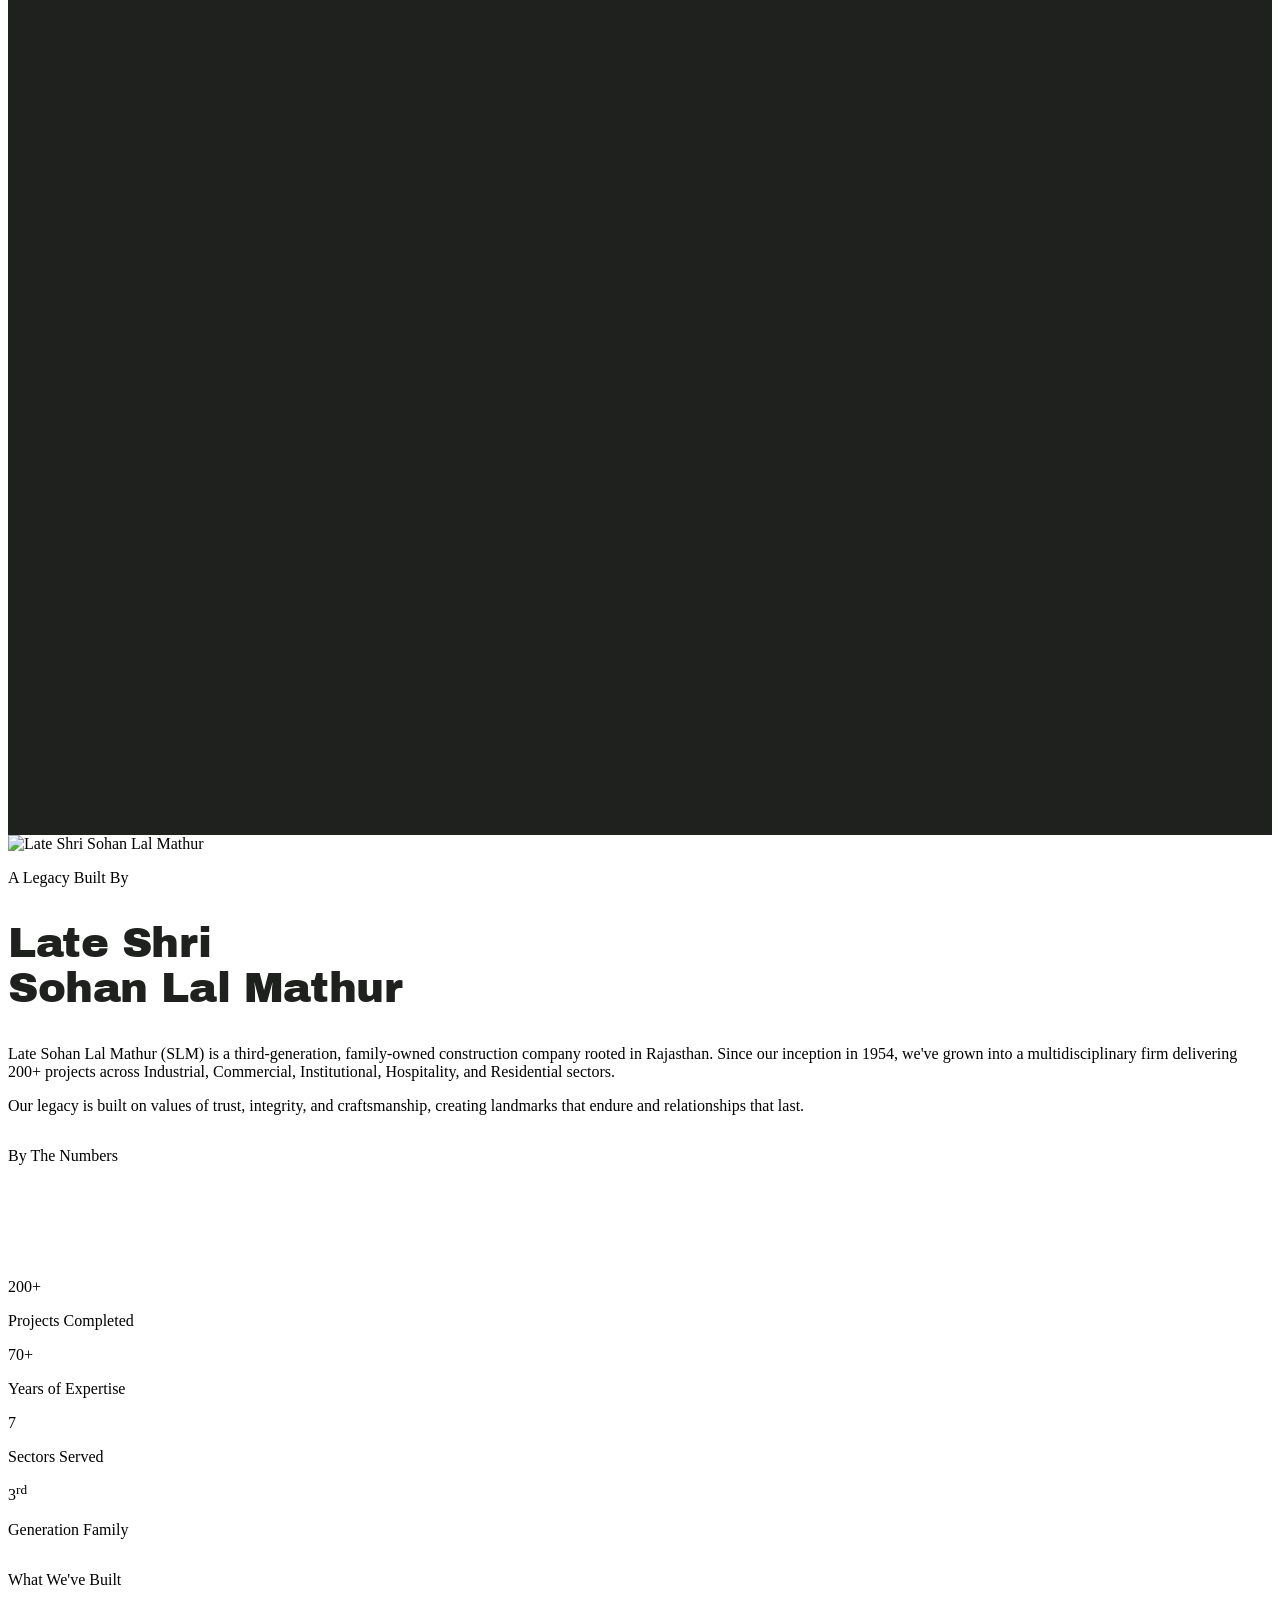
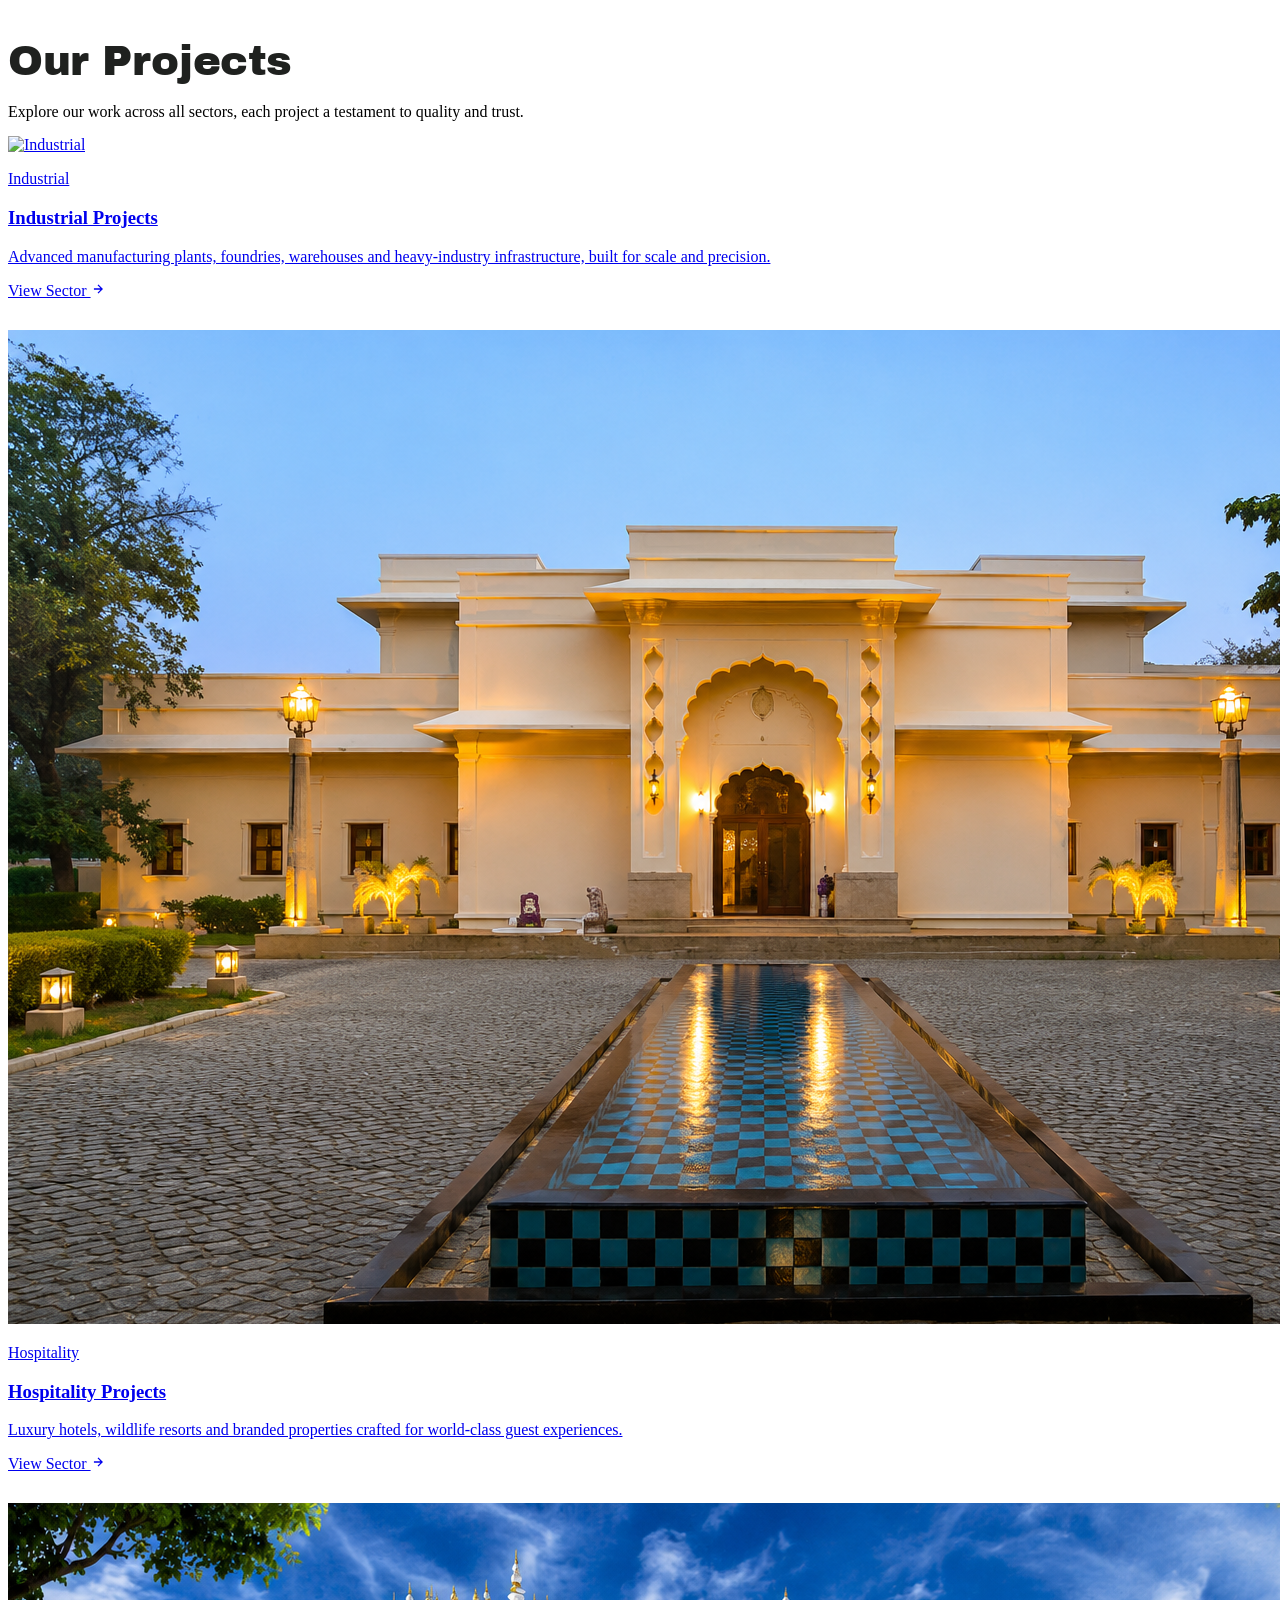
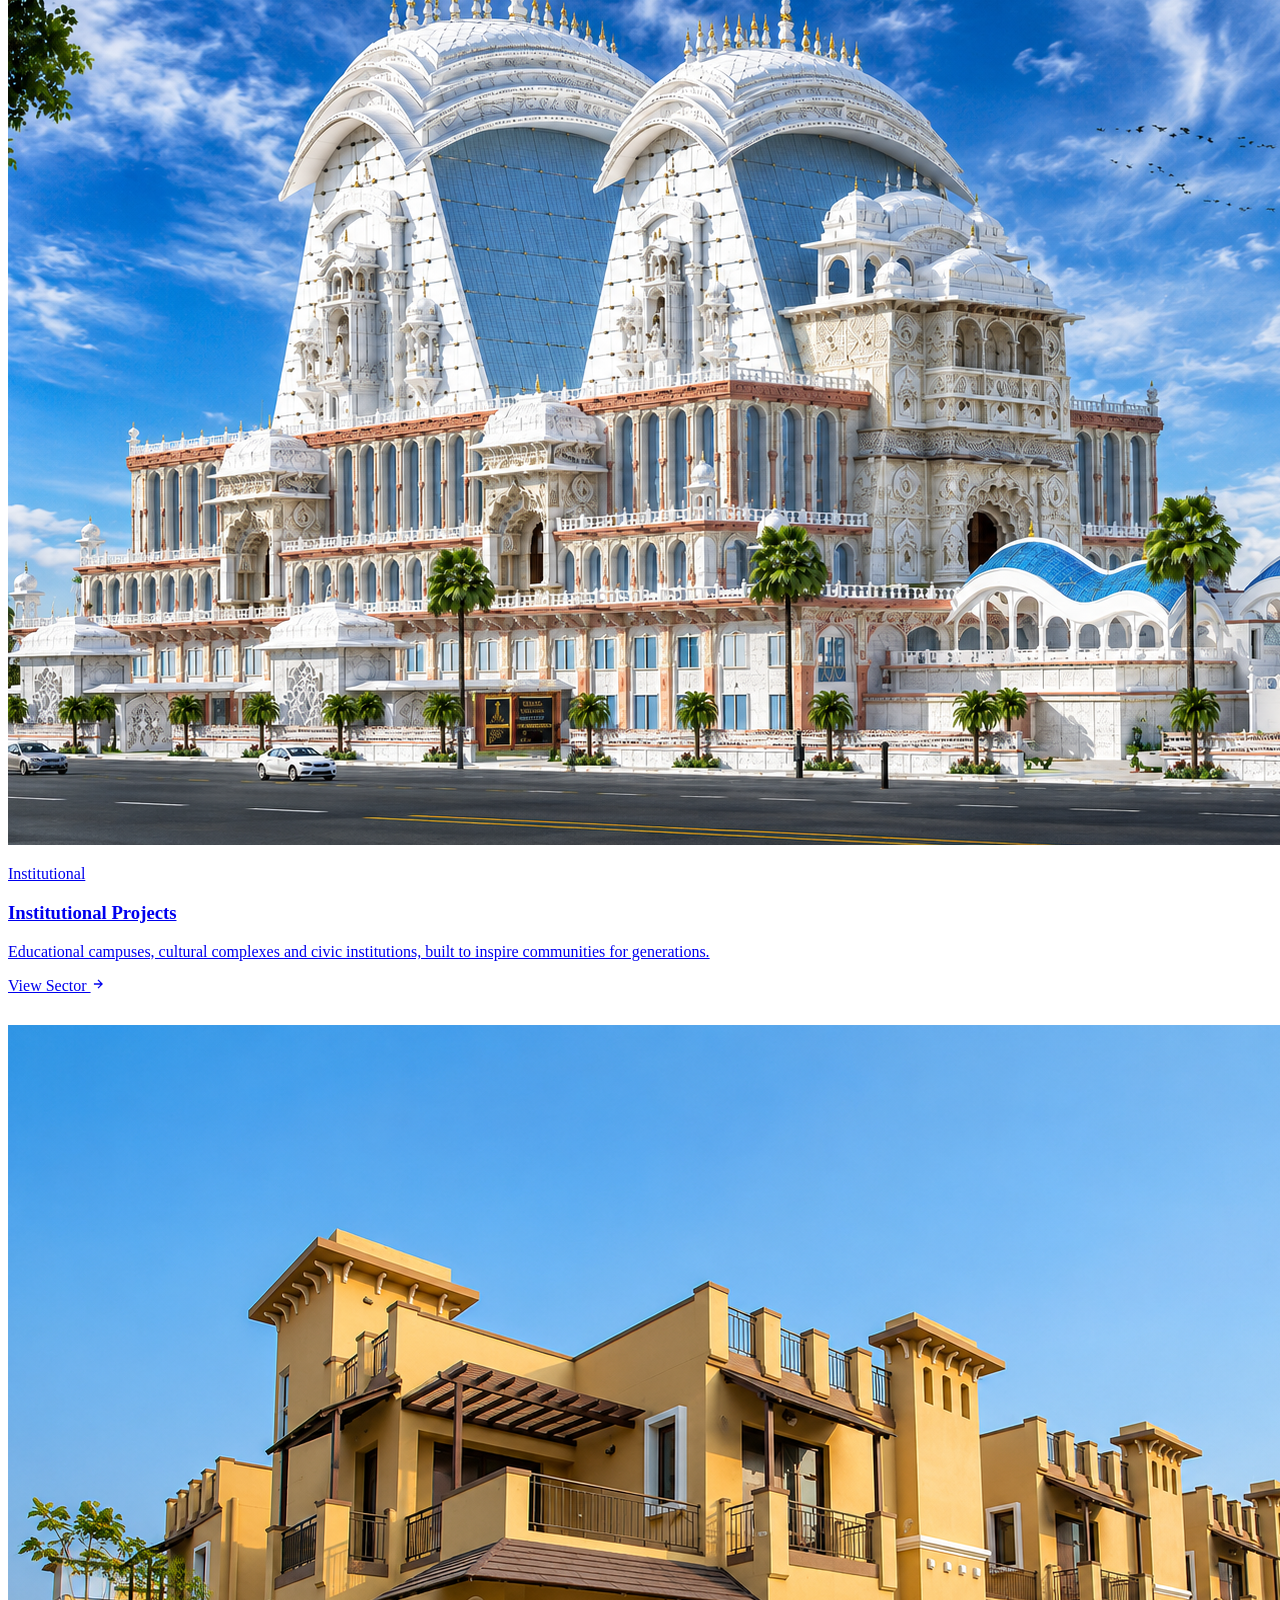
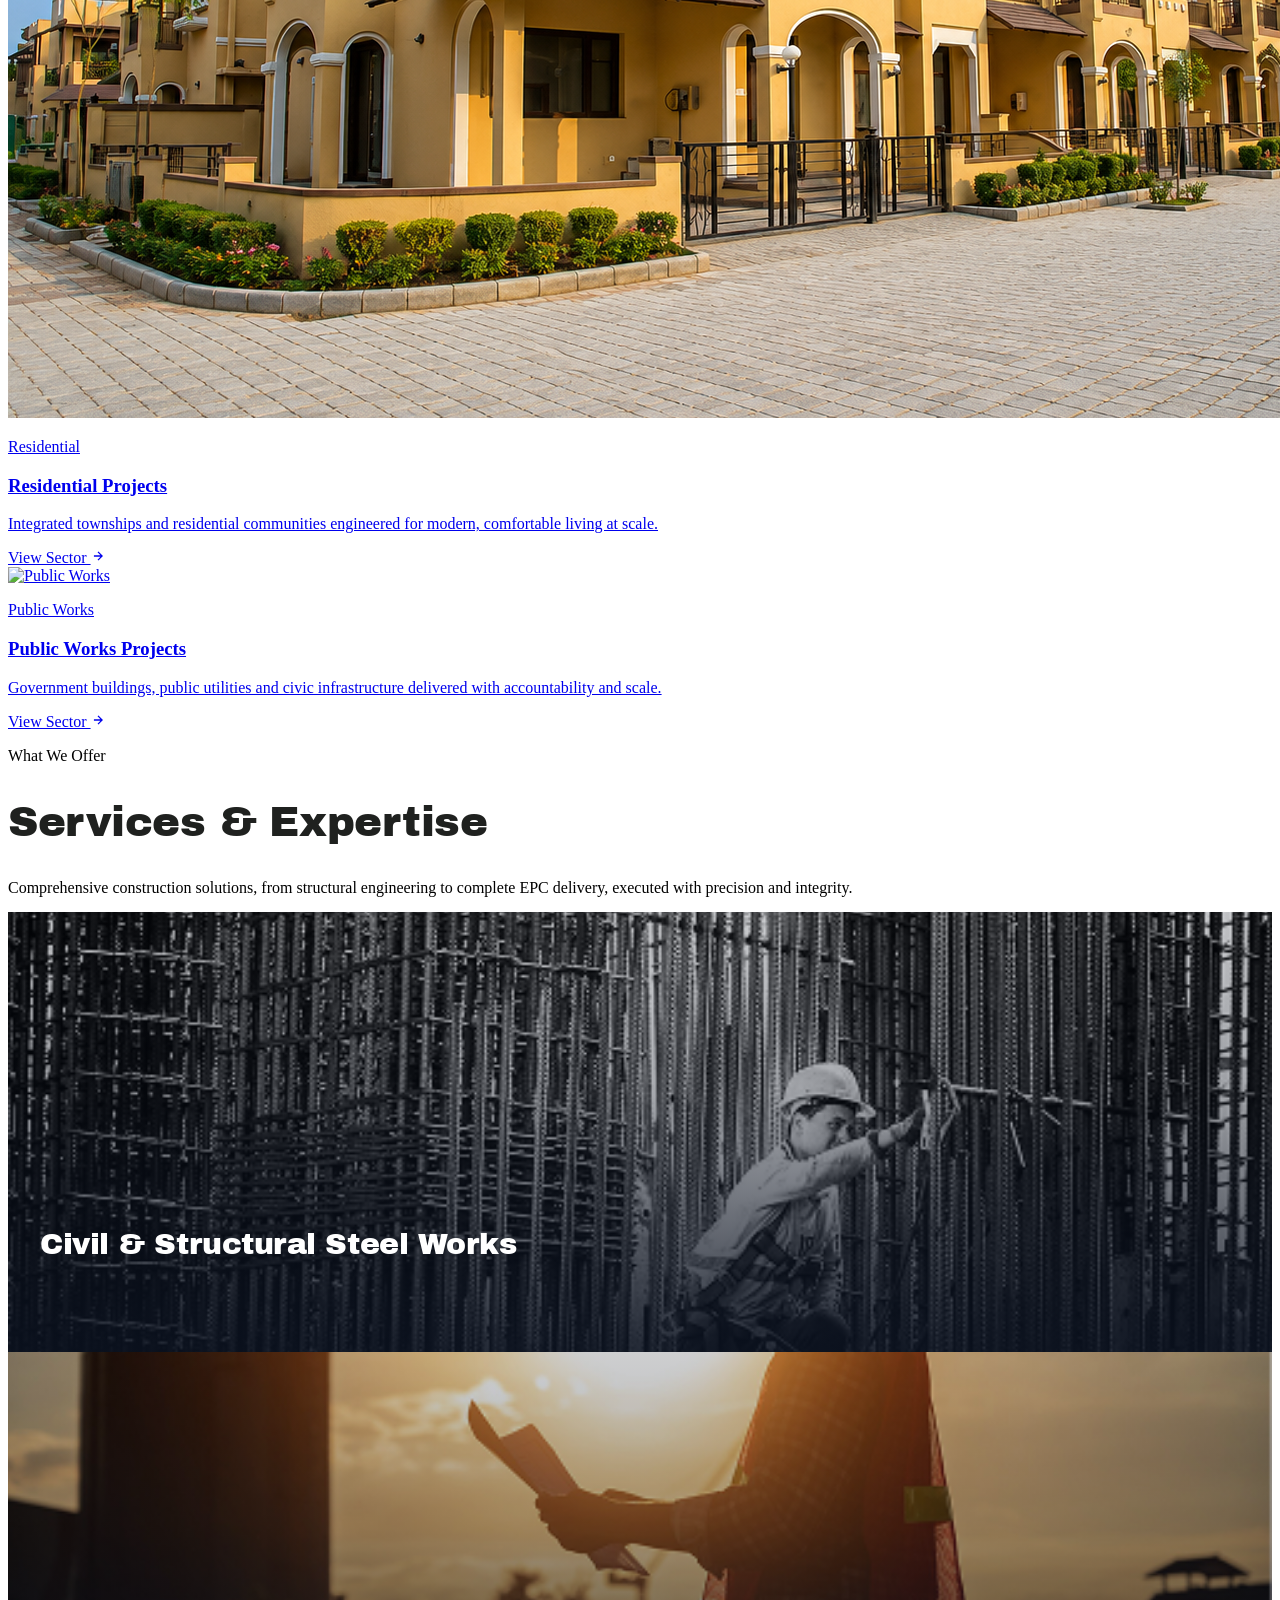
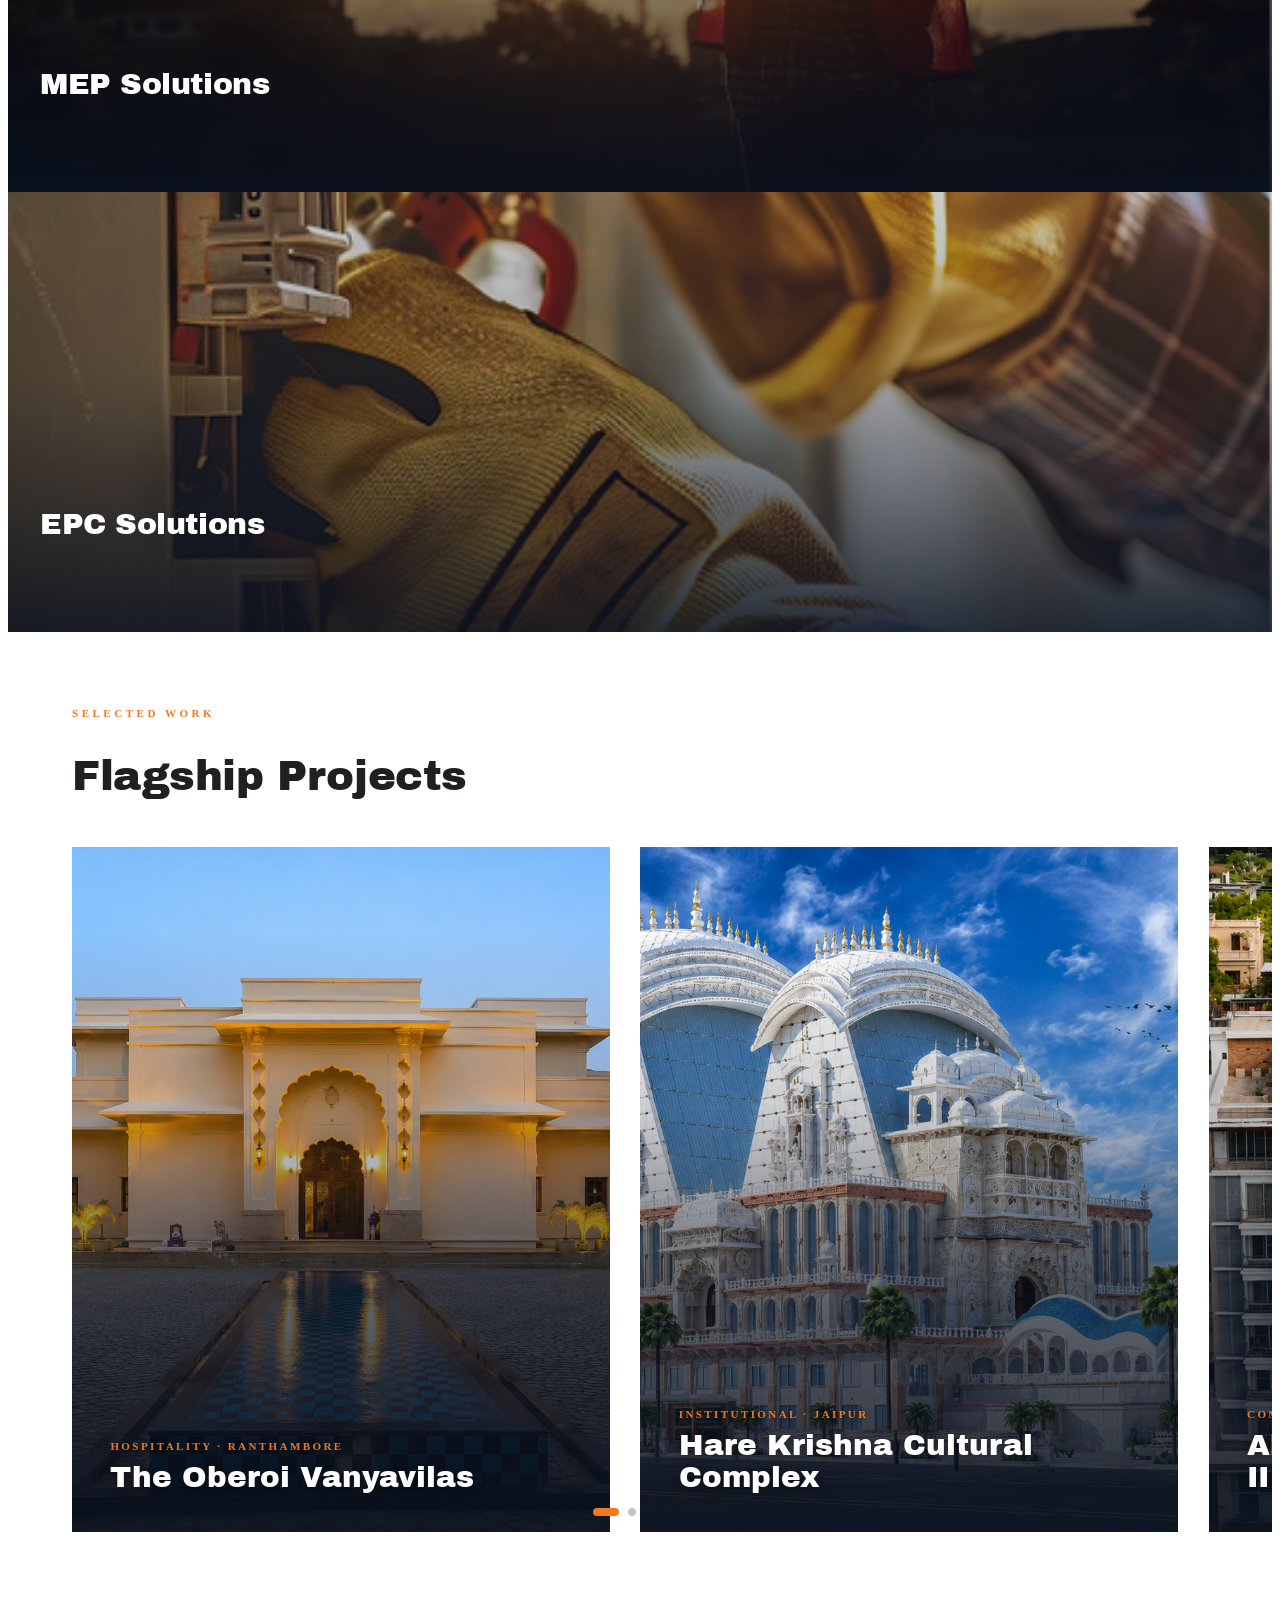
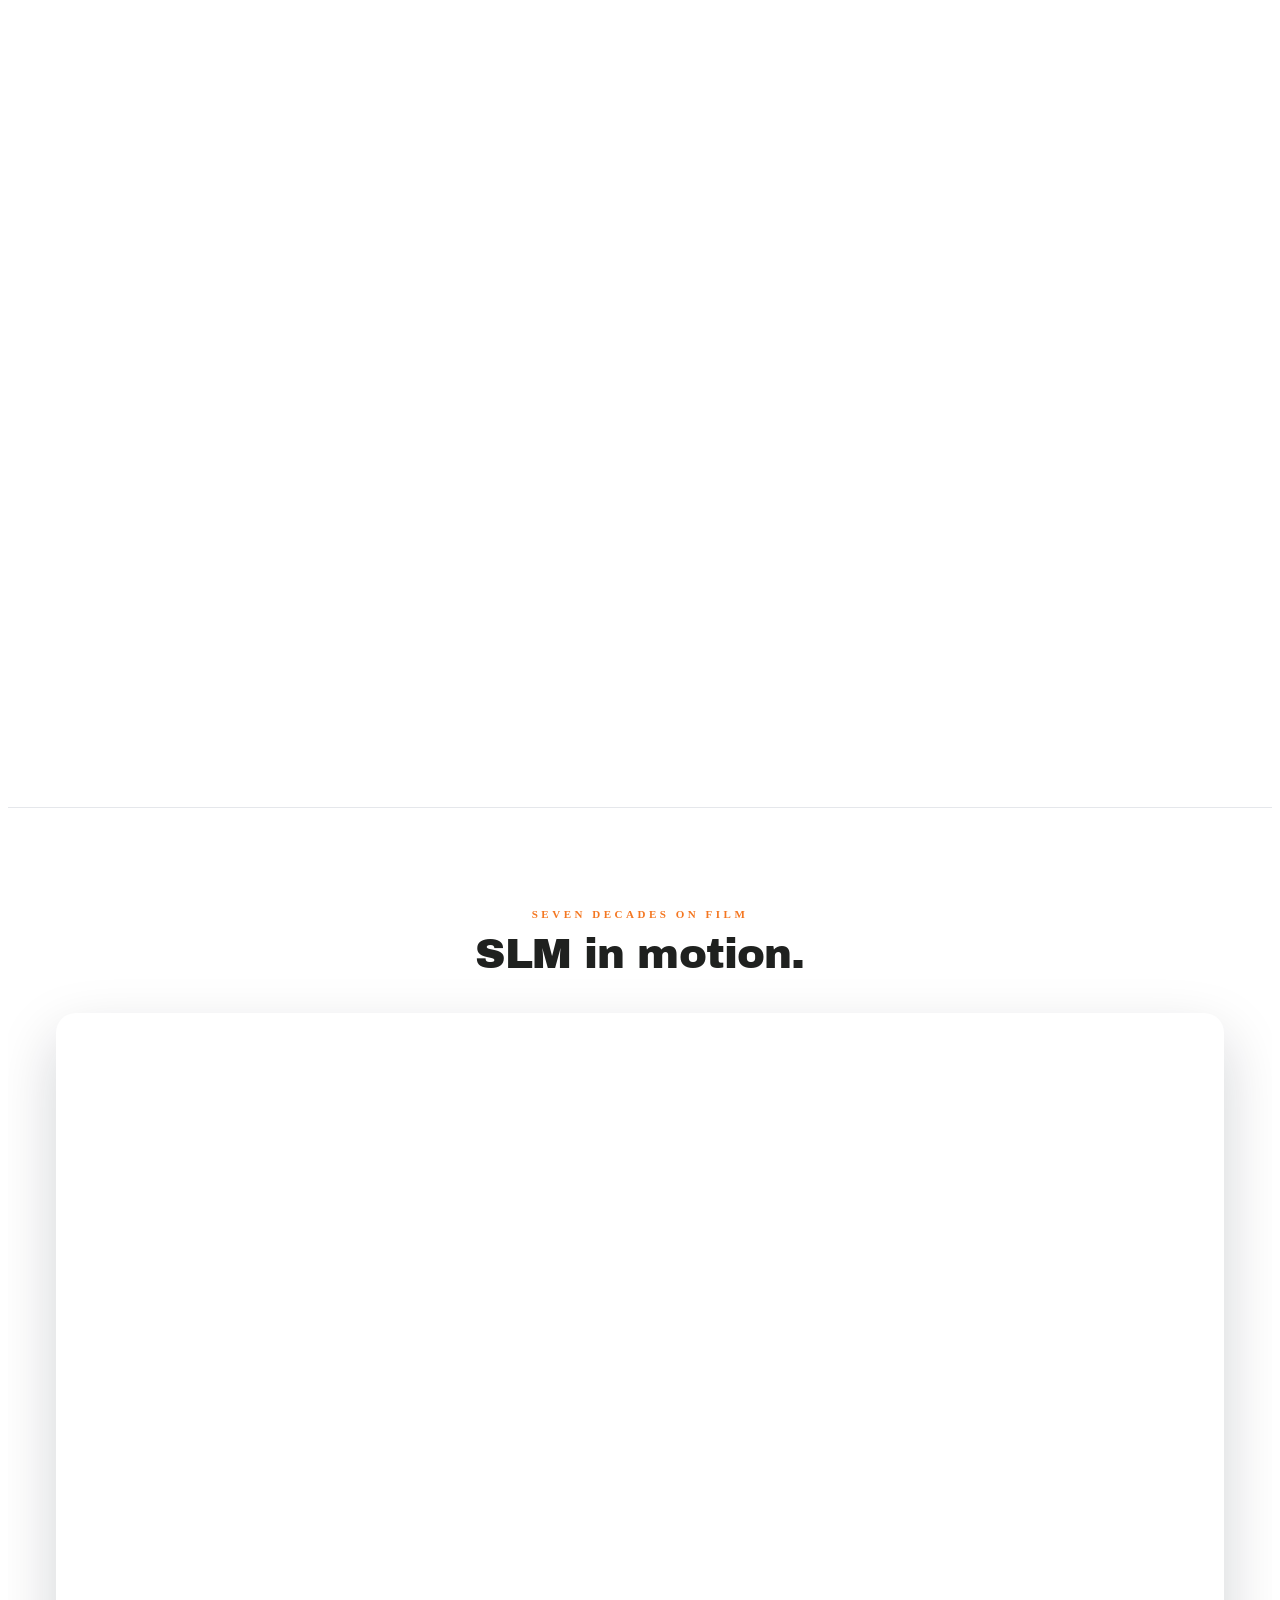
==== commit d6ae2393: "Home hero: Download Brochure CTA (SLM.pdf), full-width CTAs on mobile; drop Commercial card from hom" ====
--- a/index.html
+++ b/index.html
@@ -176,13 +176,18 @@
         <!-- Actions -->
         <div class="flex flex-wrap gap-4" data-aos="fade-up" data-aos-duration="700" data-aos-delay="240">
           <a href="projects.html" data-magnetic
-             class="inline-flex items-center gap-2 px-7 py-3.5 bg-orange text-white text-[13px] font-semibold tracking-wide hover:bg-orange-dk transition-all duration-200 group">
+             class="inline-flex w-full sm:w-auto justify-center items-center gap-2 px-7 py-3.5 bg-orange text-white text-[13px] font-semibold tracking-wide hover:bg-orange-dk transition-all duration-200 group">
             Explore Our Projects
             <svg class="w-4 h-4 group-hover:translate-x-1 transition-transform" fill="none" stroke="currentColor" stroke-width="2.5" viewBox="0 0 24 24"><path d="M5 12h14M12 5l7 7-7 7"/></svg>
           </a>
           <a href="journey.html" data-magnetic
-             class="inline-flex items-center gap-2 px-7 py-3.5 border border-white/35 text-white text-[13px] font-medium hover:border-white/70 hover:bg-white/8 transition-all duration-200">
+             class="inline-flex w-full sm:w-auto justify-center items-center gap-2 px-7 py-3.5 border border-white/35 text-white text-[13px] font-medium hover:border-white/70 hover:bg-white/8 transition-all duration-200">
             Our Story
+          </a>
+          <a href="SLM.pdf" download data-magnetic
+             class="inline-flex w-full sm:w-auto justify-center items-center gap-2 px-7 py-3.5 border border-white/35 text-white text-[13px] font-medium hover:border-white/70 hover:bg-white/8 transition-all duration-200 group">
+            Download Brochure
+            <svg class="w-4 h-4 group-hover:translate-y-0.5 transition-transform" fill="none" stroke="currentColor" stroke-width="2.5" viewBox="0 0 24 24"><path d="M12 3v12m0 0l-4-4m4 4l4-4M5 21h14"/></svg>
           </a>
         </div>
       </div>
@@ -488,19 +493,6 @@
           <p class="text-[11px] font-bold tracking-[0.28em] uppercase text-orange mb-3">Public Works</p>
           <h3 class="font-serif text-xl font-semibold text-dark mb-2 leading-snug">Public Works Projects</h3>
           <p class="text-muted text-[13px] leading-relaxed mb-5">Government buildings, public utilities and civic infrastructure delivered with accountability and scale.</p>
-          <span class="inline-flex items-center gap-2 text-[11px] font-bold tracking-[0.2em] uppercase text-dark group-hover:text-orange transition-colors duration-200">View Sector <svg class="transition-transform duration-200 group-hover:translate-x-1" width="14" height="14" fill="none" stroke="currentColor" stroke-width="2.2" viewBox="0 0 24 24"><path d="M5 12h14M12 5l7 7-7 7"/></svg></span>
-        </div>
-      </a>
-
-      <!-- Commercial — no projects yet: icon placeholder, shown last -->
-      <a href="projects.html?category=Commercial" class="proj-cat-card group block border border-[#E5E7EB] overflow-hidden hover:border-orange/50 cursor-pointer no-underline text-inherit" data-aos="fade-up" data-aos-delay="100">
-        <div class="aspect-[16/10] bg-[#F5F5F4] flex items-center justify-center">
-          <svg width="56" height="56" fill="none" stroke="#F47721" stroke-width="1.5" stroke-linecap="round" stroke-linejoin="round" viewBox="0 0 24 24" aria-hidden="true"><rect width="18" height="18" x="3" y="3" rx="2" ry="2"/><circle cx="9" cy="9" r="2"/><path d="m21 15-3.086-3.086a2 2 0 0 0-2.828 0L6 21"/></svg>
-        </div>
-        <div class="p-6 bg-white">
-          <p class="text-[11px] font-bold tracking-[0.28em] uppercase text-orange mb-3">Commercial</p>
-          <h3 class="font-serif text-xl font-semibold text-dark mb-2 leading-snug">Commercial Projects</h3>
-          <p class="text-muted text-[13px] leading-relaxed mb-5">Corporate headquarters, IT parks and high-value commercial spaces built for productivity and prestige.</p>
           <span class="inline-flex items-center gap-2 text-[11px] font-bold tracking-[0.2em] uppercase text-dark group-hover:text-orange transition-colors duration-200">View Sector <svg class="transition-transform duration-200 group-hover:translate-x-1" width="14" height="14" fill="none" stroke="currentColor" stroke-width="2.2" viewBox="0 0 24 24"><path d="M5 12h14M12 5l7 7-7 7"/></svg></span>
         </div>
       </a>
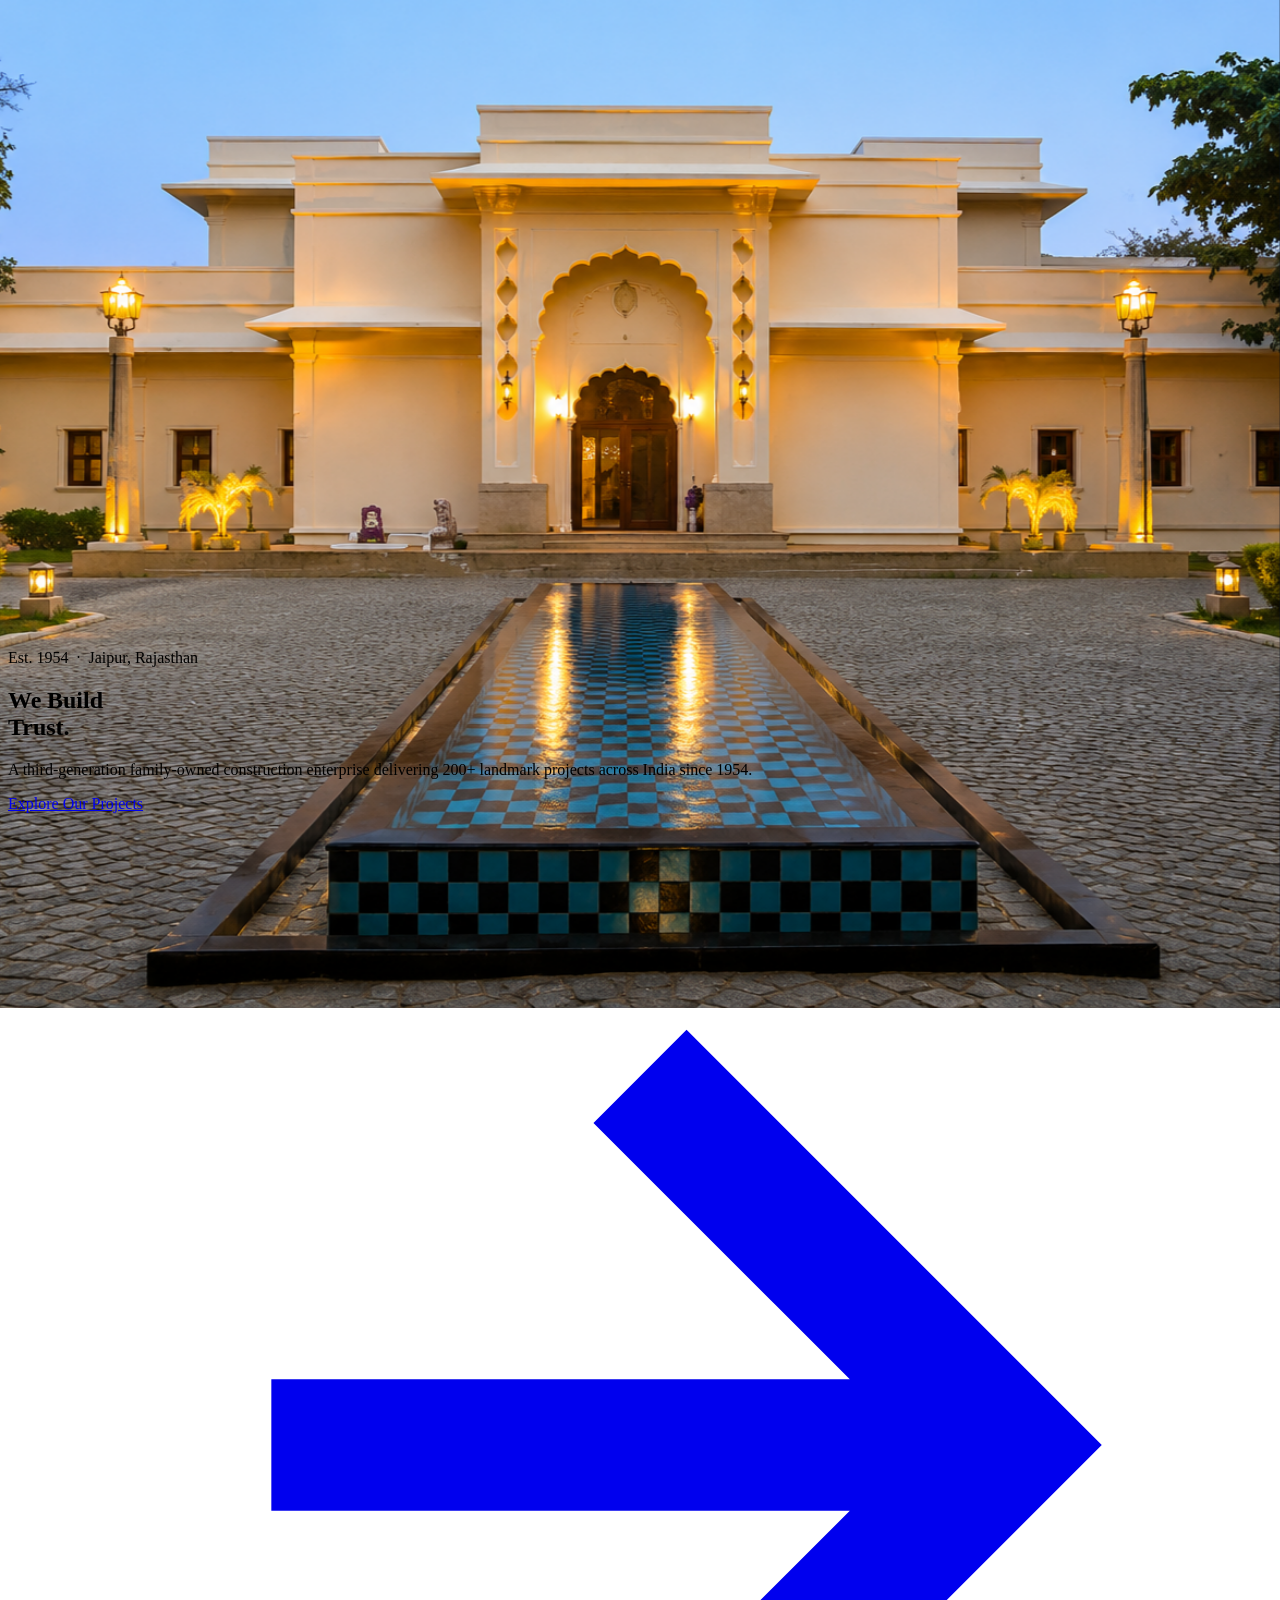
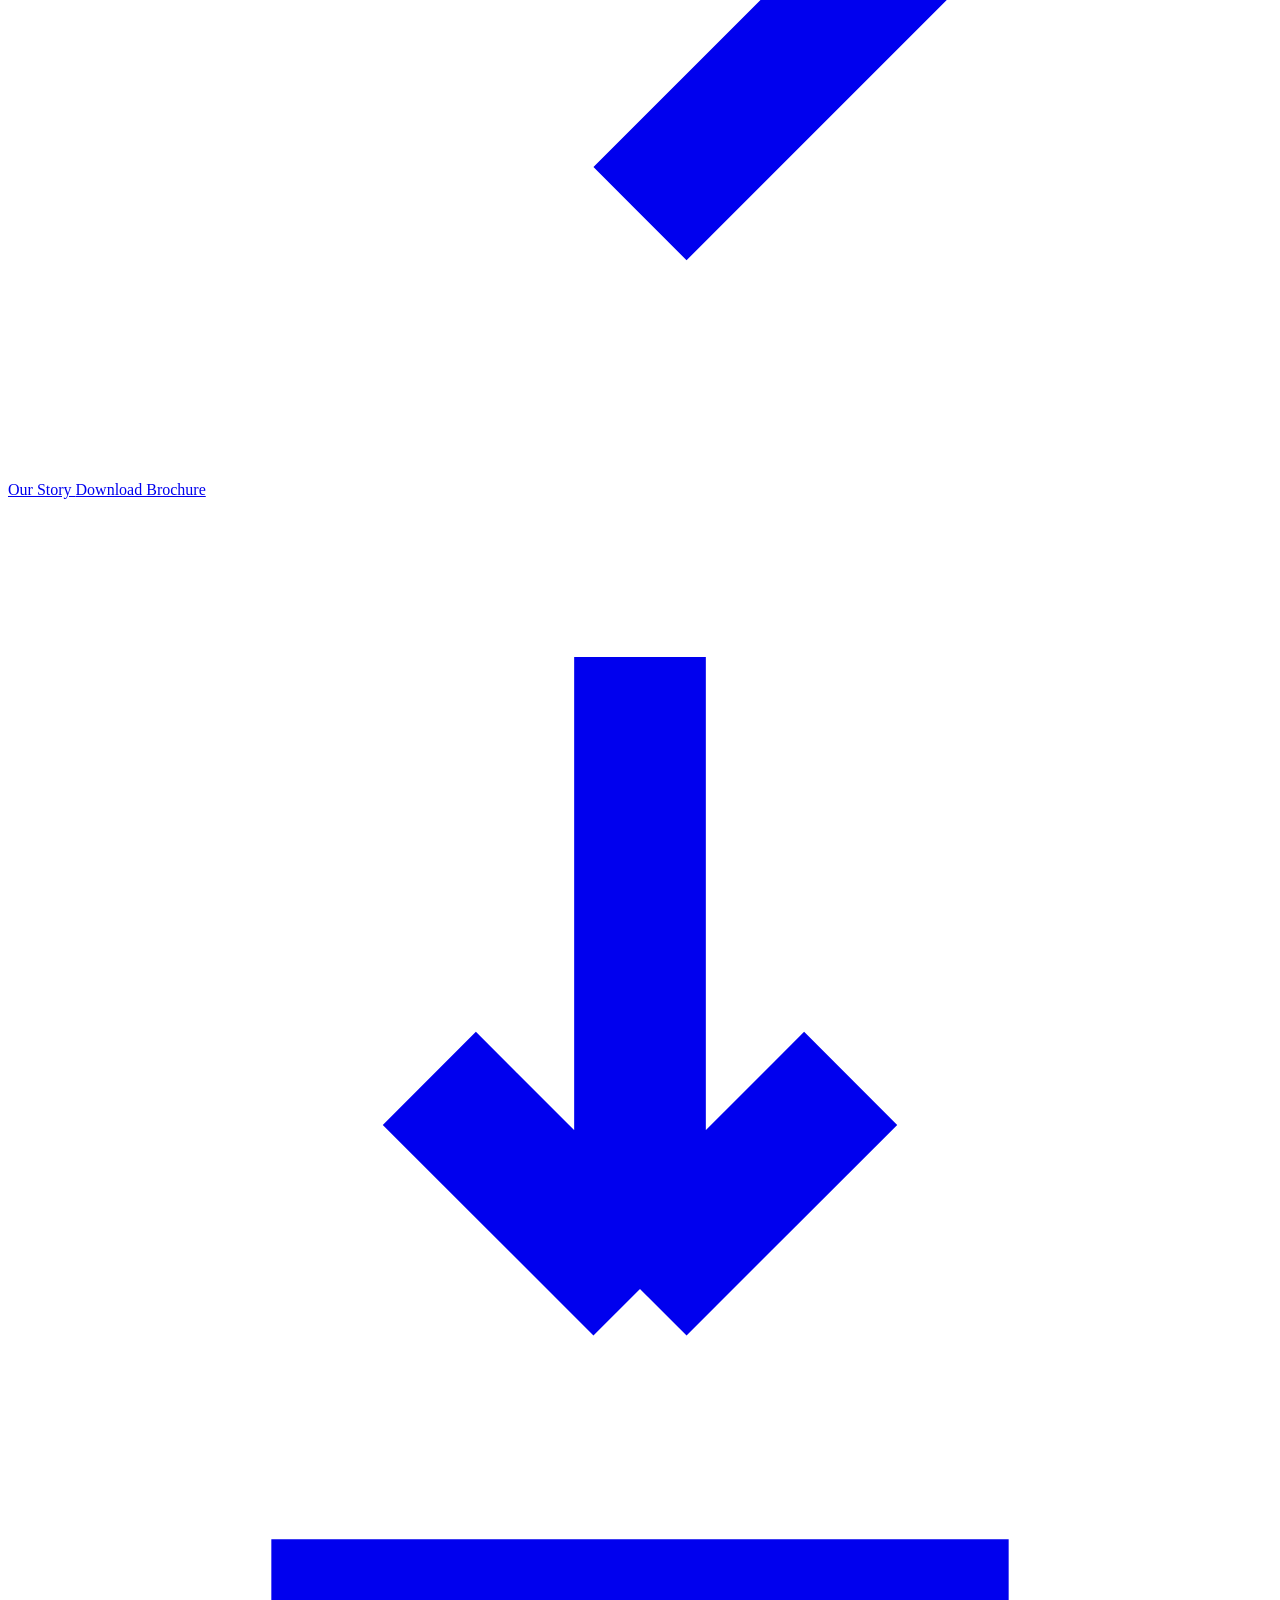
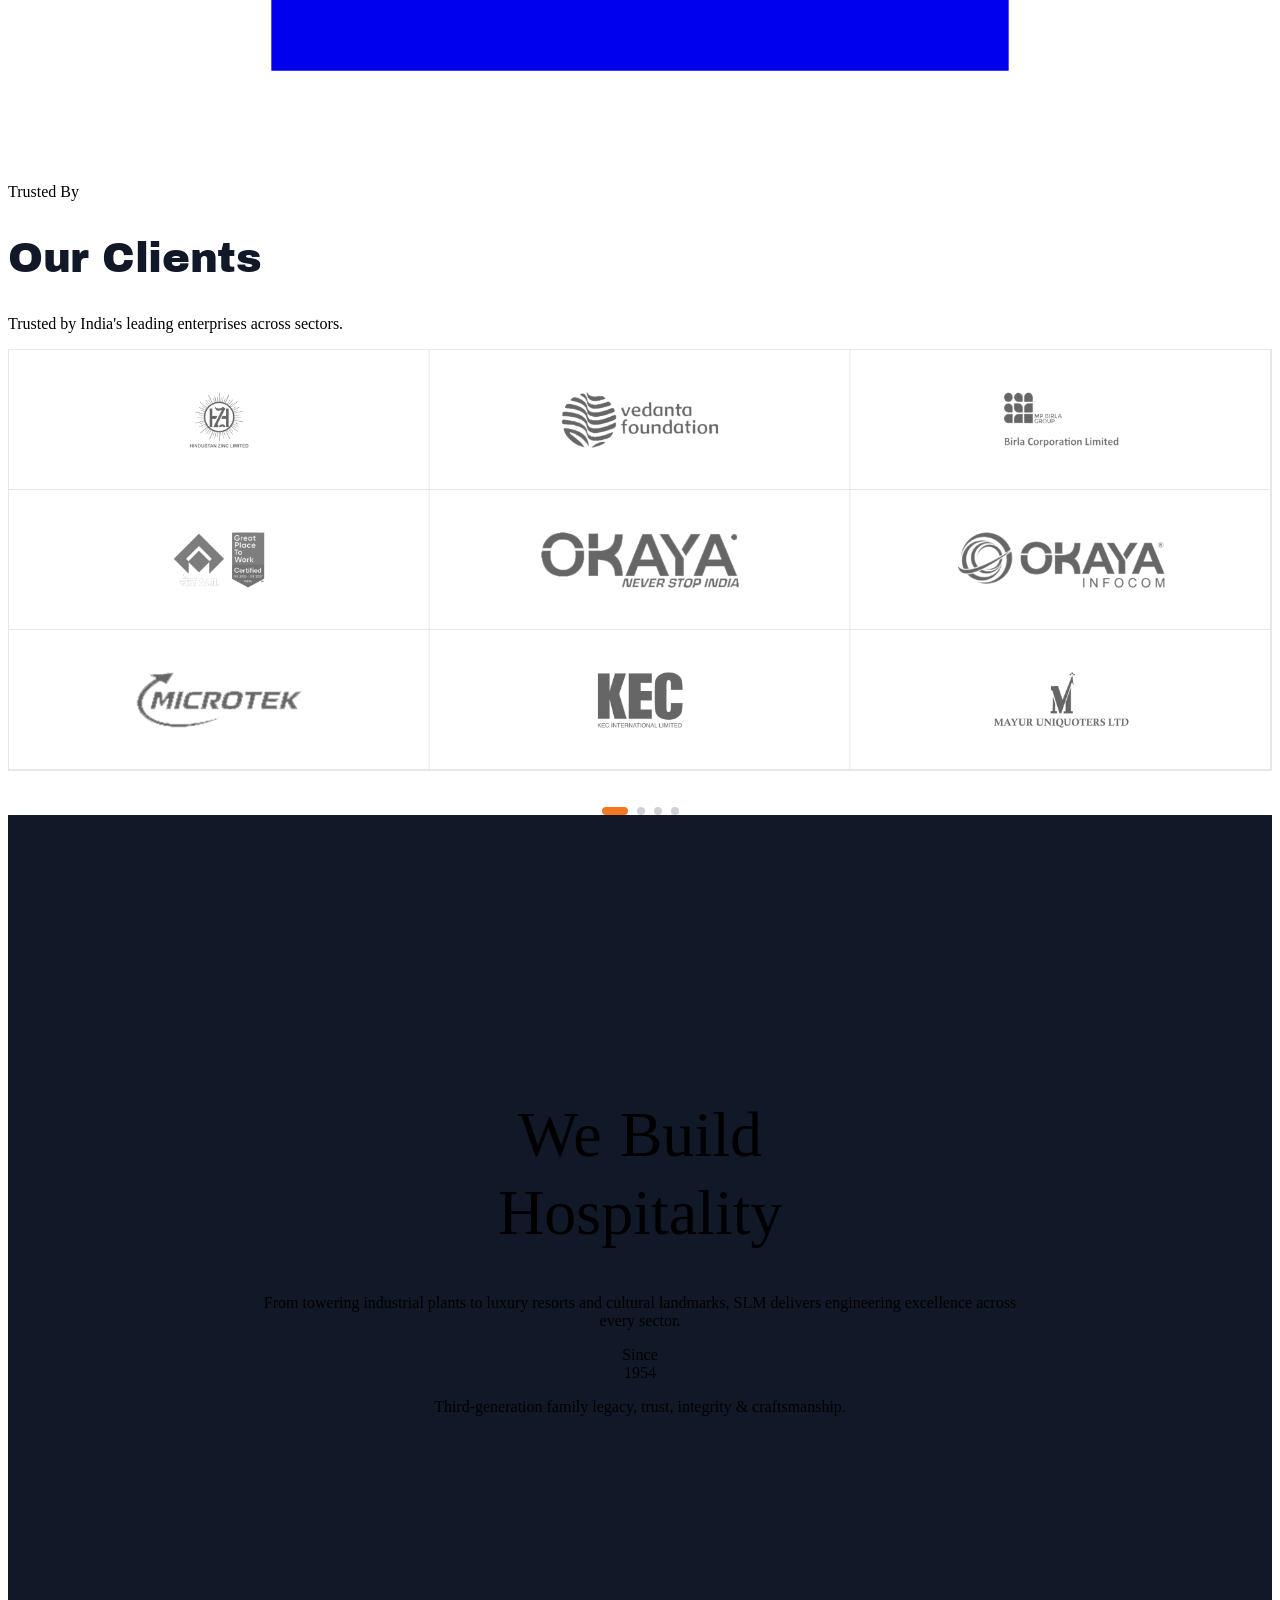
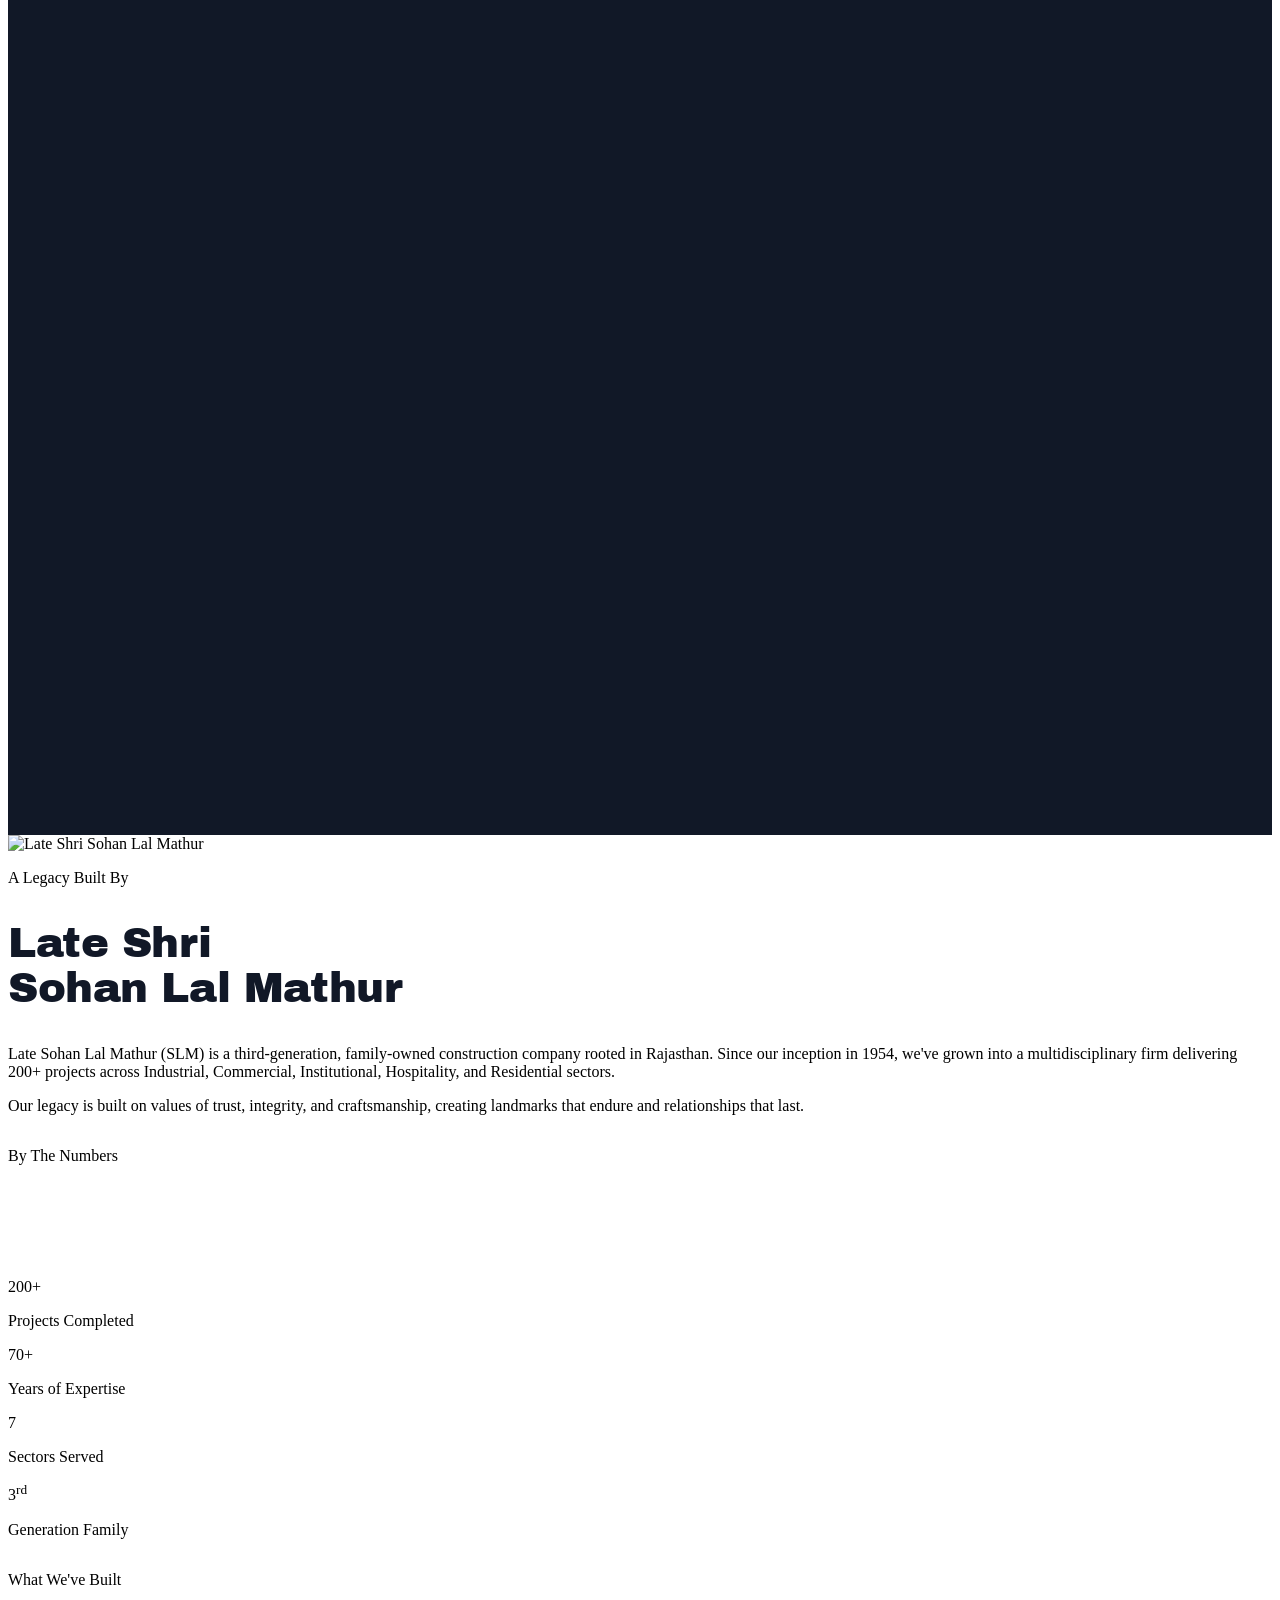
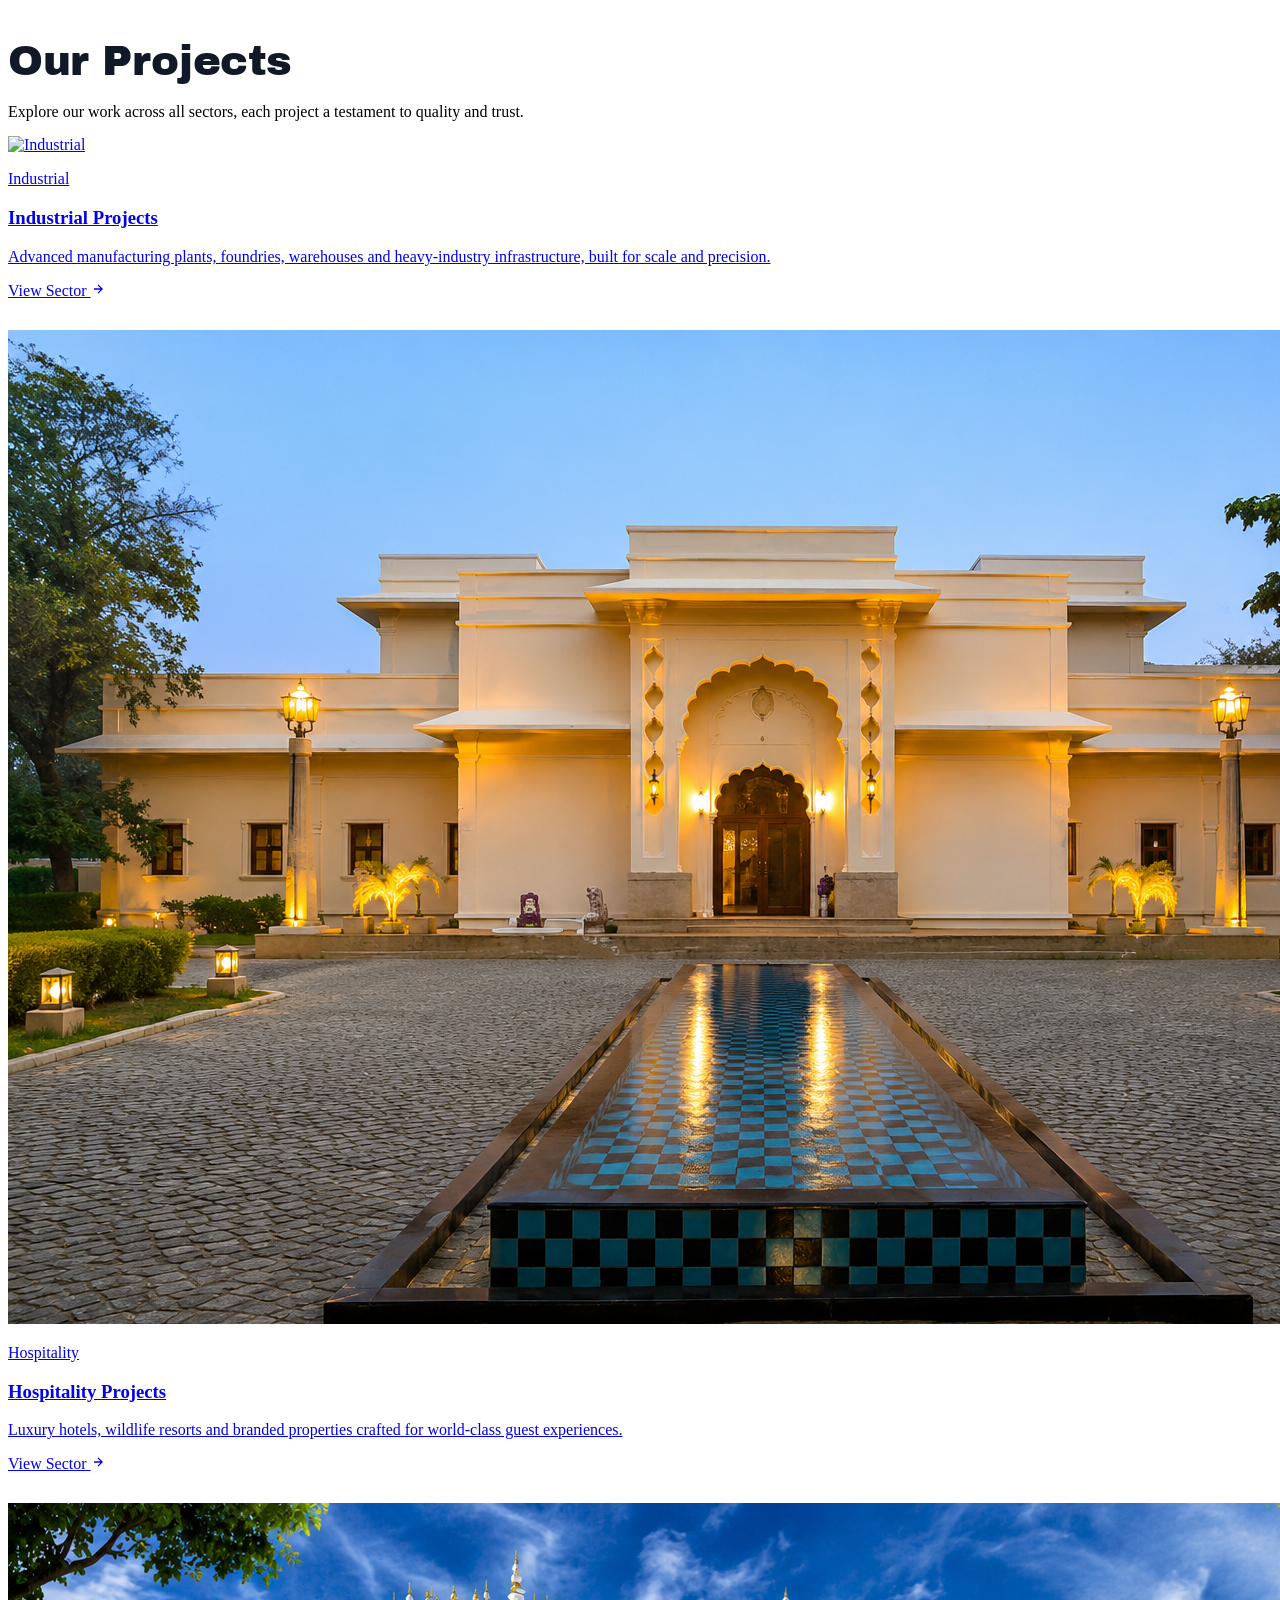
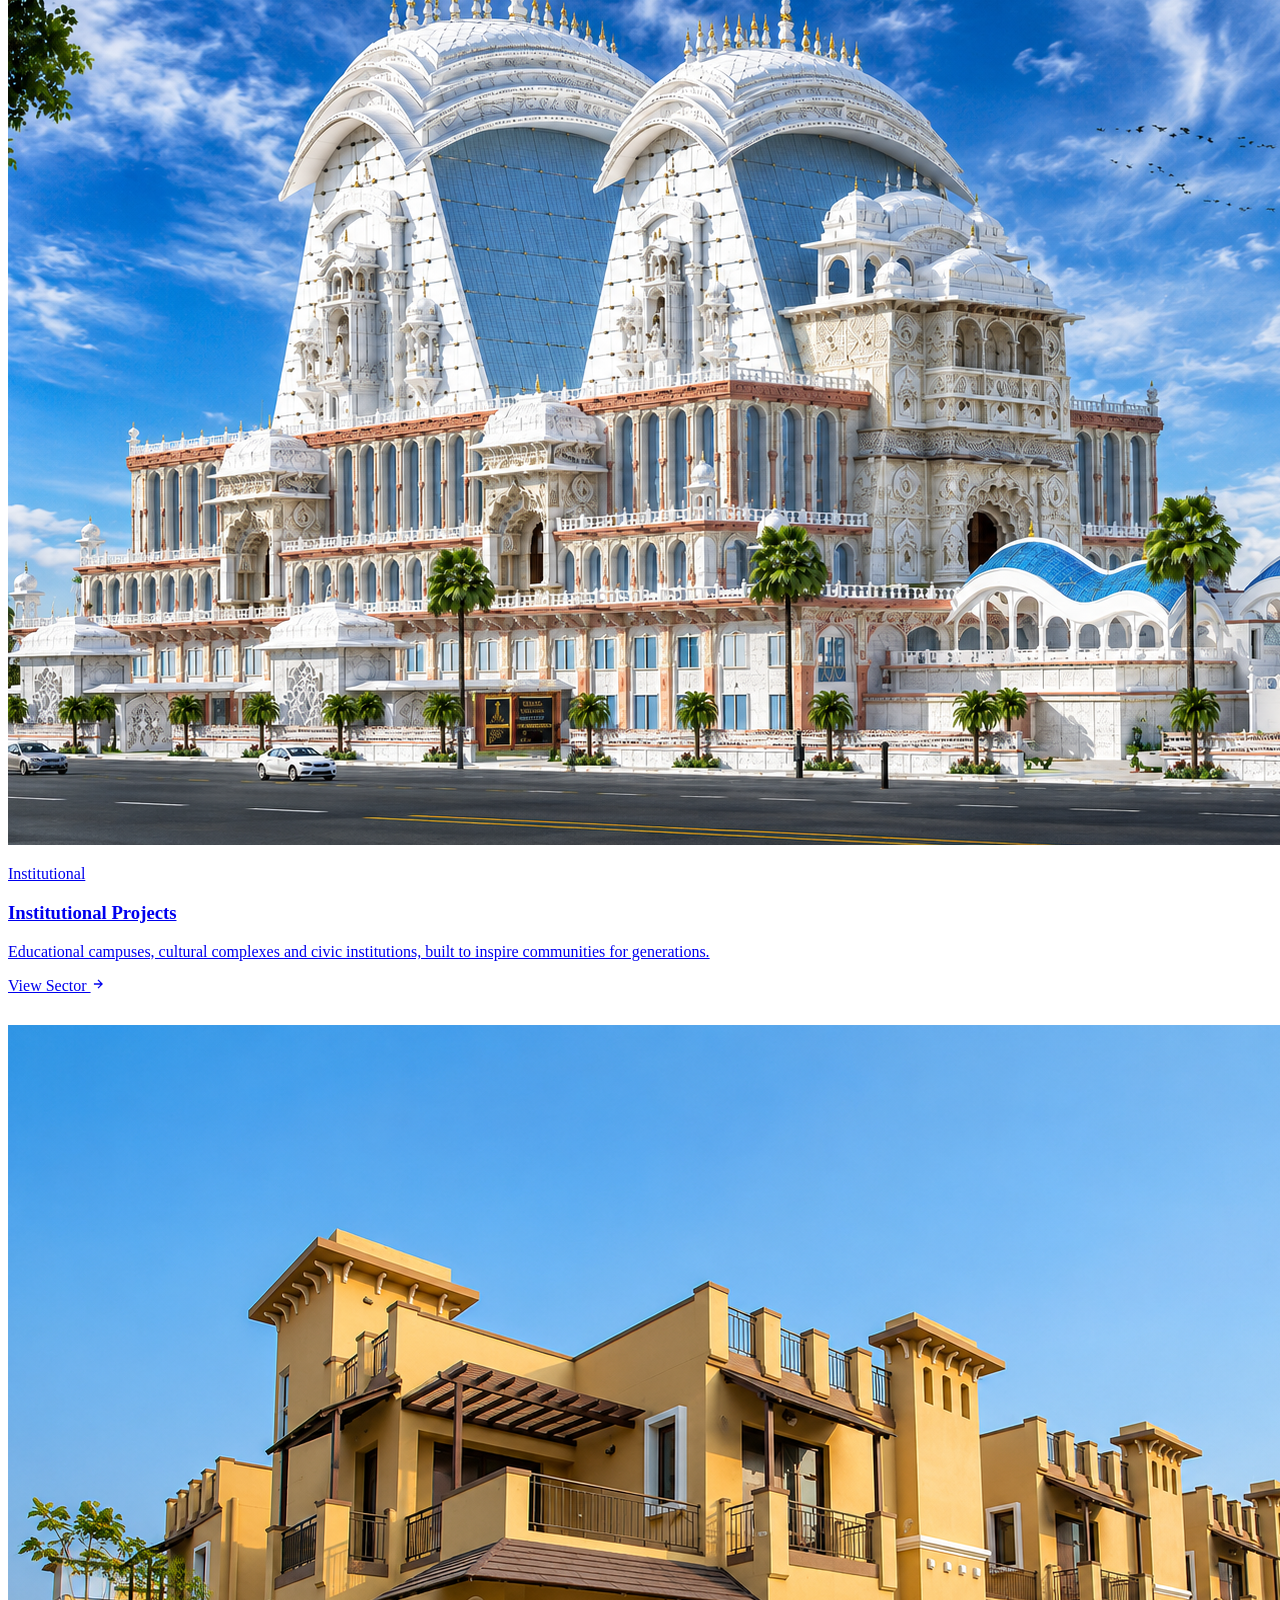
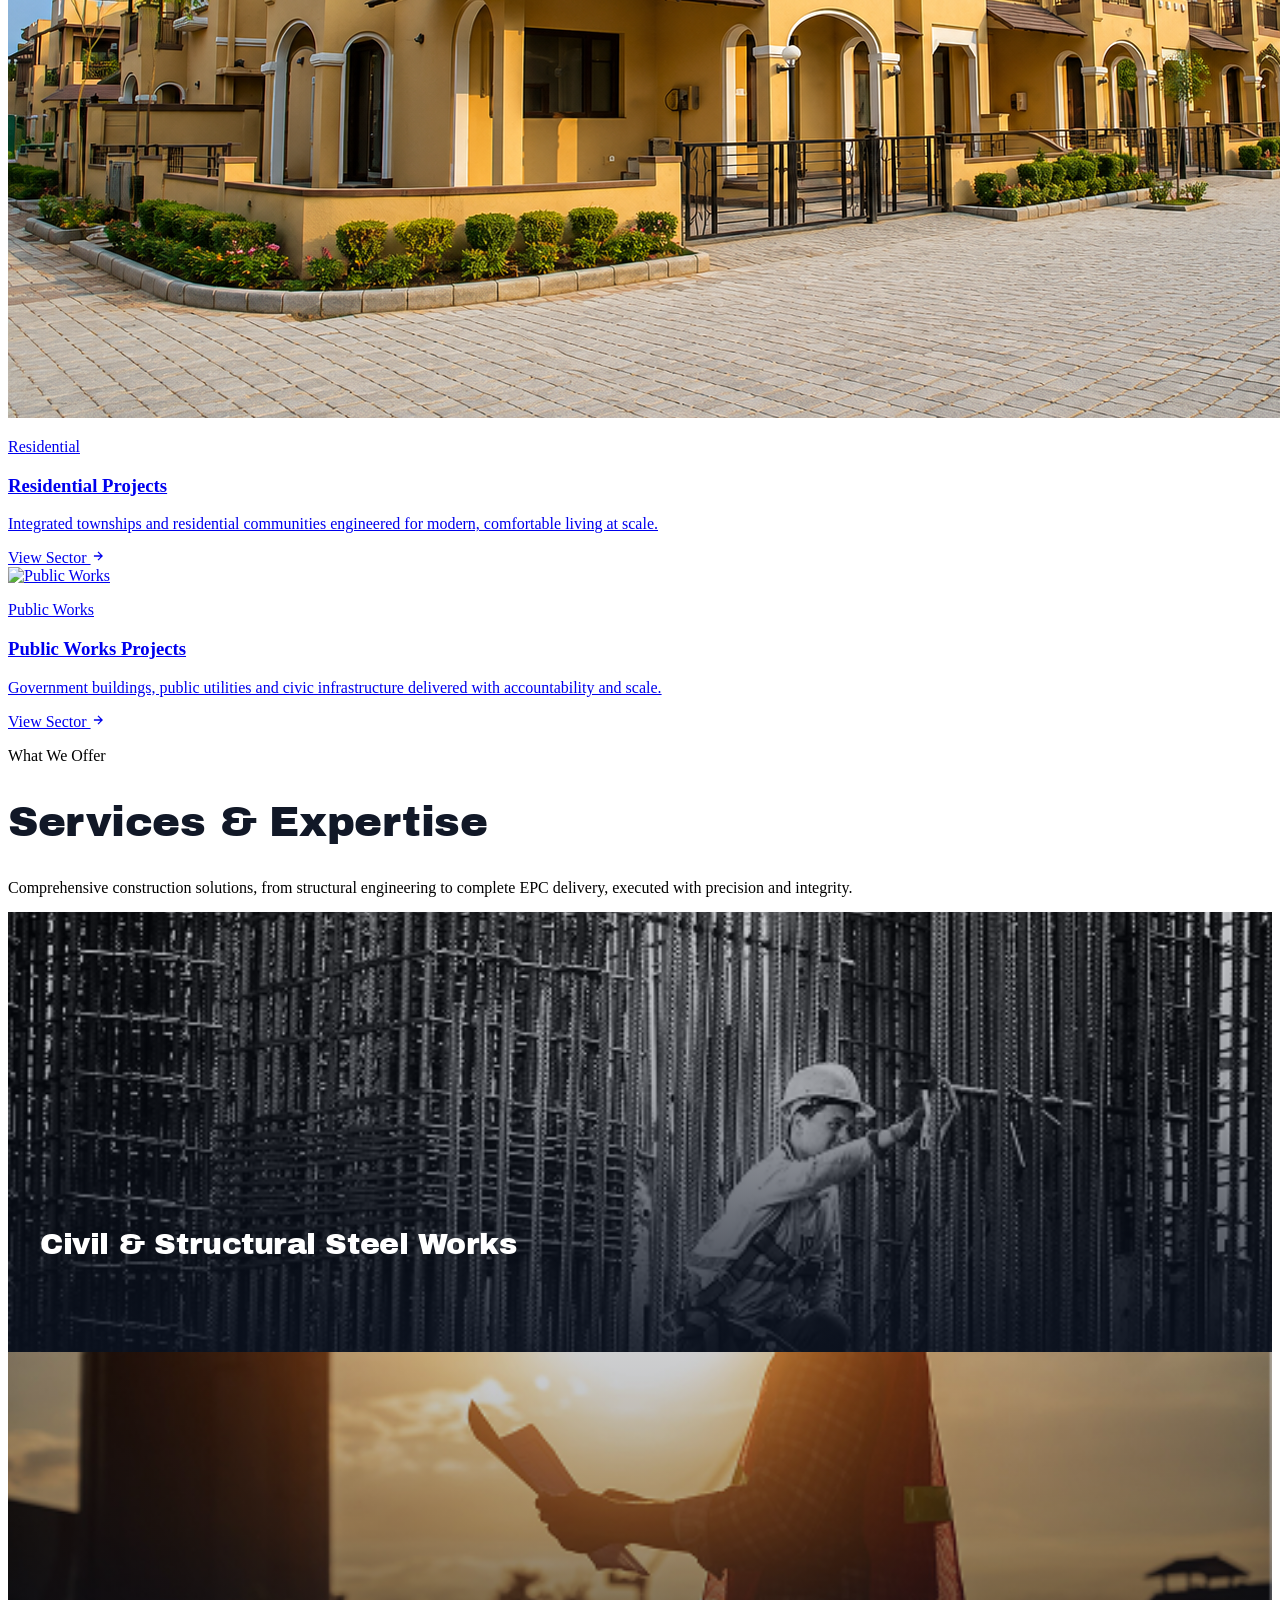
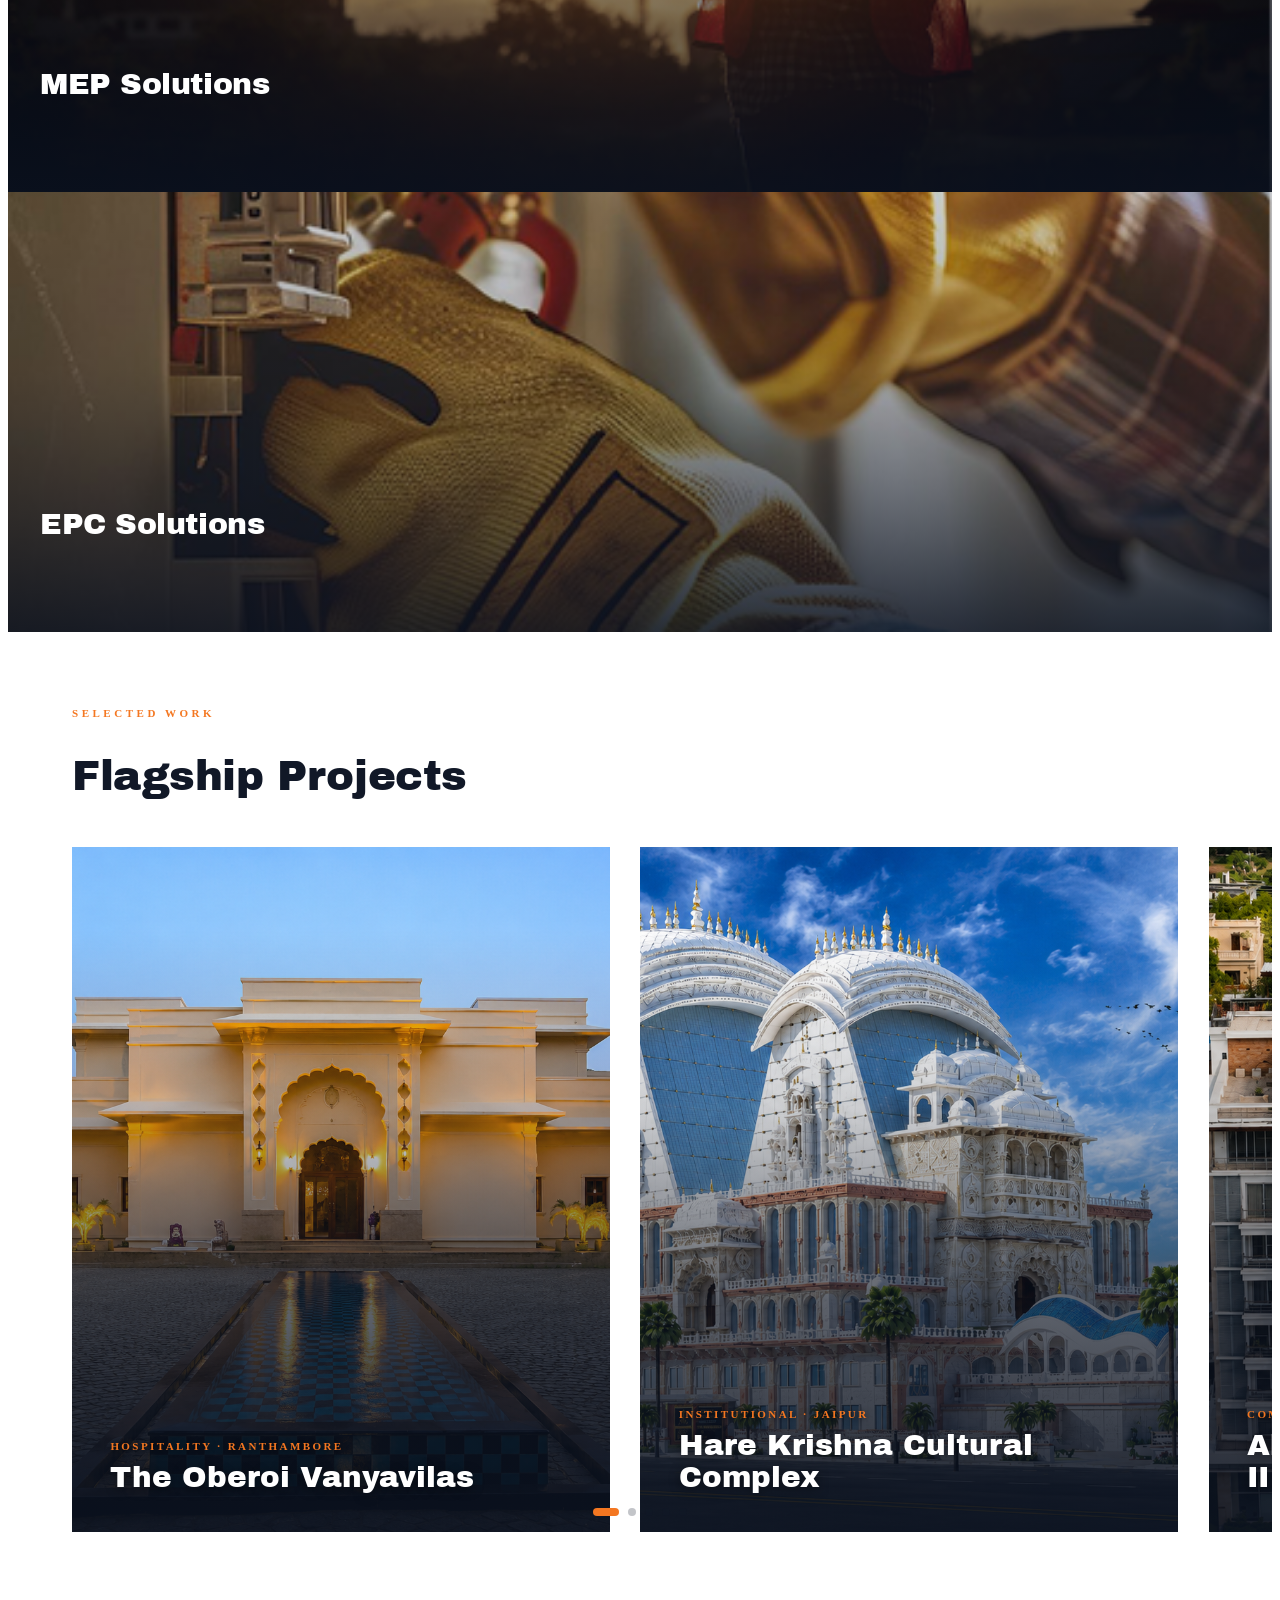
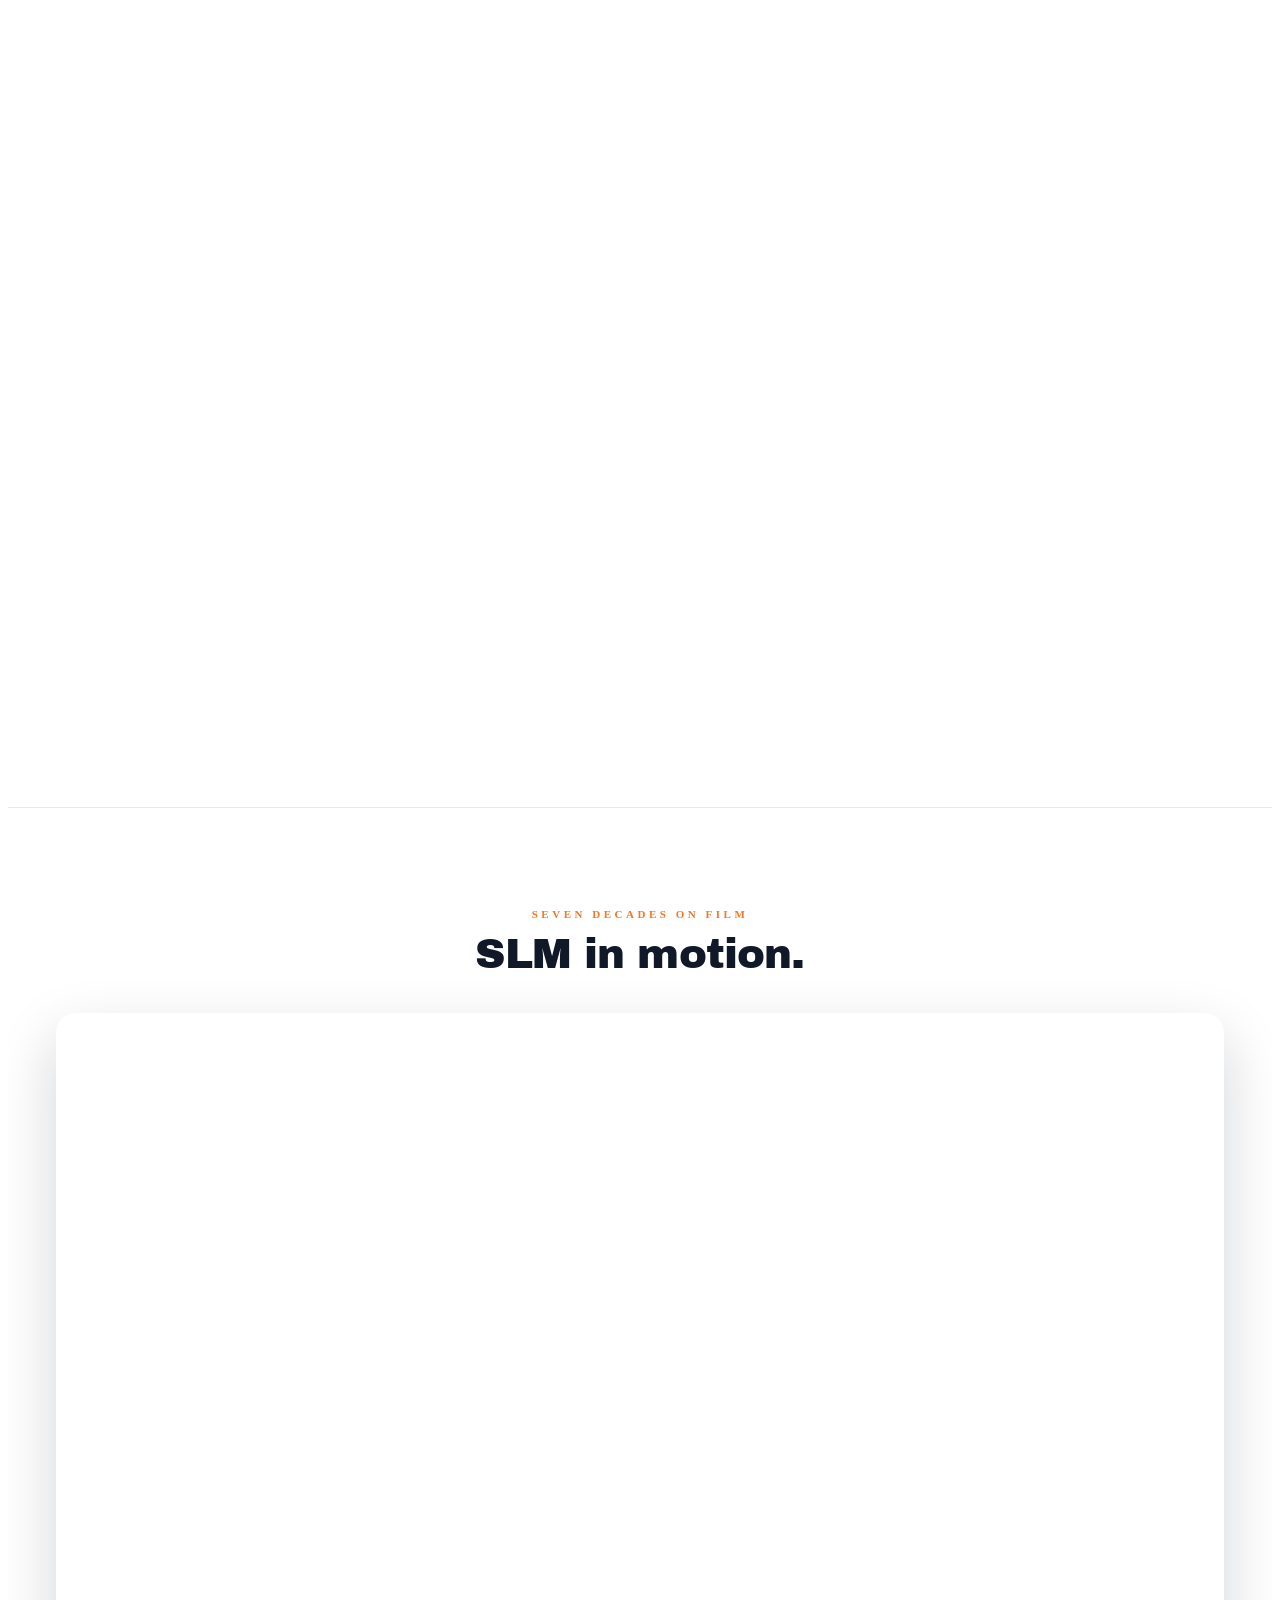
==== commit e9cb2fdd: "Navy palette site-wide: dark theme + light-mode dark sections/typography; blue gradient CTA & footer" ====
--- a/index.html
+++ b/index.html
@@ -82,7 +82,7 @@
           colors: {
             orange:  '#F47721',
             'orange-dk': '#D96218',
-            dark:    '#1F211F',
+            dark:    '#111827',
             muted:   '#6B7280',
             border:  '#E5E7EB',
             off:     '#FFFFFF',
@@ -100,7 +100,7 @@
   <link href="https://unpkg.com/aos@2.3.1/dist/aos.css" rel="stylesheet" />
 
   <!-- Custom styles -->
-  <link rel="stylesheet" href="css/style.css?v=73" />
+  <link rel="stylesheet" href="css/style.css?v=75" />
 </head>
 
 <body class="font-sans bg-white text-dark overflow-x-hidden">
@@ -184,7 +184,7 @@
              class="inline-flex w-full sm:w-auto justify-center items-center gap-2 px-7 py-3.5 border border-white/35 text-white text-[13px] font-medium hover:border-white/70 hover:bg-white/8 transition-all duration-200">
             Our Story
           </a>
-          <a href="SLM.pdf" download data-magnetic
+          <a href="Revised_SLM_Artwork.pdf" download data-magnetic
              class="inline-flex w-full sm:w-auto justify-center items-center gap-2 px-7 py-3.5 border border-white/35 text-white text-[13px] font-medium hover:border-white/70 hover:bg-white/8 transition-all duration-200 group">
             Download Brochure
             <svg class="w-4 h-4 group-hover:translate-y-0.5 transition-transform" fill="none" stroke="currentColor" stroke-width="2.5" viewBox="0 0 24 24"><path d="M12 3v12m0 0l-4-4m4 4l4-4M5 21h14"/></svg>
@@ -697,8 +697,8 @@
 <!-- Scripts -->
 <script src="https://unpkg.com/aos@2.3.1/dist/aos.js"></script>
 <script src="https://unpkg.com/lenis@1.1.20/dist/lenis.min.js"></script>
-<script src="js/chrome.js?v=62"></script>
-<script src="js/main.js?v=64"></script>
+<script src="js/chrome.js?v=63"></script>
+<script src="js/main.js?v=65"></script>
 
 <!-- Hero slideshow — cross-fade + Ken-Burns rotation (5s per slide) -->
 <script>
--- a/css/style.css
+++ b/css/style.css
@@ -1,6 +1,6 @@
 /* ═══════════════════════════════════════════════
    SLM Home Page - style.css
-   Design system: #F47721 orange / #1F211F dark / #FFFFFF cream
+   Design system: #F47721 orange / #111827 dark / #FFFFFF cream
 ═══════════════════════════════════════════════ */
 
 /* ════════ PRIMARY DISPLAY FONT — ARCHIVO BLACK (local) ════════ */
@@ -22,8 +22,8 @@
   --c-orange-40:    rgba(244,119,33,0.40);
 
   /* Neutrals */
-  --c-dark:         #1F211F;
-  --c-dark-2:       #161816;
+  --c-dark:         #111827;
+  --c-dark-2:       #0B1220;
   --c-text:         #374151;
   --c-muted:        #6B7280;
   --c-muted-lt:     #9CA3AF;
@@ -100,7 +100,7 @@
   --hero-max-w:        1280px;
 
   /* Storytelling preset */
-  --hero-story-bg:         #161816;
+  --hero-story-bg:         #0B1220;
   --hero-story-min-h:      90vh;
   --hero-story-pad-t:      120px;
   --hero-story-pad-b:      80px;
@@ -135,7 +135,7 @@
   position: fixed;
   inset: 0;
   z-index: 9999;
-  background: #161816;
+  background: #0B1220;
   display: flex;
   align-items: center;
   justify-content: center;
@@ -159,7 +159,7 @@
 @media (max-width: 1023px) {
   .loader-video {
     object-fit: contain;
-    background: #161816;
+    background: #0B1220;
   }
 }
 
@@ -215,7 +215,7 @@
 /* ════════ DARK THEME ════════ */
 [data-theme="dark"] { color-scheme: dark; }
 [data-theme="dark"] body {
-  background: #161816;
+  background: #0B1220;
   color: #D1D5DB;
 }
 /* Smooth swap */
@@ -224,40 +224,40 @@
 }
 
 /* Known light surfaces -> dark surfaces */
-[data-theme="dark"] .bg-white                 { background-color: #1F211F !important; }
-[data-theme="dark"] .bg-\[\#FFFFFF\]          { background-color: #181A18 !important; }
-[data-theme="dark"] .bg-\[\#FFFFFF\]          { background-color: #181A18 !important; }
-[data-theme="dark"] .bg-\[\#F5F5F3\]          { background-color: #181A18 !important; }
-[data-theme="dark"] .bg-off                   { background-color: #181A18 !important; }
+[data-theme="dark"] .bg-white                 { background-color: #111827 !important; }
+[data-theme="dark"] .bg-\[\#FFFFFF\]          { background-color: #0F1621 !important; }
+[data-theme="dark"] .bg-\[\#FFFFFF\]          { background-color: #0F1621 !important; }
+[data-theme="dark"] .bg-\[\#F5F5F3\]          { background-color: #0F1621 !important; }
+[data-theme="dark"] .bg-off                   { background-color: #0F1621 !important; }
 
 /* Text swaps */
 [data-theme="dark"] .text-dark                { color: #F9FAFB !important; }
 [data-theme="dark"] .text-muted               { color: #9CA3AF !important; }
-[data-theme="dark"] .text-\[\#1F211F\]        { color: #F9FAFB !important; }
+[data-theme="dark"] .text-\[\#111827\]        { color: #F9FAFB !important; }
 [data-theme="dark"] .text-\[\#374151\]        { color: #D1D5DB !important; }
 [data-theme="dark"] .text-\[\#6B7280\]        { color: #9CA3AF !important; }
 [data-theme="dark"] .text-\[\#9CA3AF\]        { color: #6B7280 !important; }
 
 /* Borders */
-[data-theme="dark"] .border-border            { border-color: #2C2E2C !important; }
-[data-theme="dark"] .border-\[\#E5E7EB\]      { border-color: #2C2E2C !important; }
+[data-theme="dark"] .border-border            { border-color: #1F2937 !important; }
+[data-theme="dark"] .border-\[\#E5E7EB\]      { border-color: #1F2937 !important; }
 
 /* Component-specific surfaces */
-[data-theme="dark"] .proj-thumb-card          { background: #1F211F; border-color: #2C2E2C; }
-[data-theme="dark"] .proj-cat-card            { background: #1F211F; border-color: #2C2E2C; }
-[data-theme="dark"] .service-item             { background: #1F211F; }
-[data-theme="dark"] .pd-related-card          { background: #1F211F; border-color: #2C2E2C; }
-[data-theme="dark"] .pd-detail-card           { background: #181A18; }
-[data-theme="dark"] .pd-stats-bar             { background: #181A18; border-color: #2C2E2C; }
-[data-theme="dark"] .pd-stat                  { border-color: #2C2E2C; }
+[data-theme="dark"] .proj-thumb-card          { background: #111827; border-color: #1F2937; }
+[data-theme="dark"] .proj-cat-card            { background: #111827; border-color: #1F2937; }
+[data-theme="dark"] .service-item             { background: #111827; }
+[data-theme="dark"] .pd-related-card          { background: #111827; border-color: #1F2937; }
+[data-theme="dark"] .pd-detail-card           { background: #0F1621; }
+[data-theme="dark"] .pd-stats-bar             { background: #0F1621; border-color: #1F2937; }
+[data-theme="dark"] .pd-stat                  { border-color: #1F2937; }
 
 /* Journey */
-[data-theme="dark"] .jn-tl                    { background: #181A18; }
-[data-theme="dark"] .jn-stats                 { background: #161816; border-color: #2C2E2C; }
-[data-theme="dark"] .jn-quote                 { background: #161816; border-color: #2C2E2C; }
-[data-theme="dark"] .jn-active                { background: #1F211F; border-color: #2C2E2C; }
-[data-theme="dark"] .jn-m-card                { background: #1F211F; border-color: #2C2E2C; }
-[data-theme="dark"] .jn-nav-item              { border-left-color: #2C2E2C; }
+[data-theme="dark"] .jn-tl                    { background: #0F1621; }
+[data-theme="dark"] .jn-stats                 { background: #0B1220; border-color: #1F2937; }
+[data-theme="dark"] .jn-quote                 { background: #0B1220; border-color: #1F2937; }
+[data-theme="dark"] .jn-active                { background: #111827; border-color: #1F2937; }
+[data-theme="dark"] .jn-m-card                { background: #111827; border-color: #1F2937; }
+[data-theme="dark"] .jn-nav-item              { border-left-color: #1F2937; }
 [data-theme="dark"] .jn-m-head                { color: #F9FAFB !important; }
 [data-theme="dark"] .jn-m-body                { color: #D1D5DB !important; }
 [data-theme="dark"] .jn-side-title            { color: #F9FAFB; }
@@ -268,14 +268,14 @@
 [data-theme="dark"] .jn-rail-bg               { background: linear-gradient(to bottom, rgba(255,255,255,0.04), rgba(255,255,255,0.14) 20%, rgba(255,255,255,0.14) 80%, rgba(255,255,255,0.04)); }
 
 /* Leadership */
-[data-theme="dark"] .ld-intro                 { background: #161816; border-color: #2C2E2C; }
-[data-theme="dark"] .ld-leaders               { background: #181A18; }
-[data-theme="dark"] .ld-card                  { background: #1F211F; border-color: #2C2E2C; }
-[data-theme="dark"] .ld-third-card            { background: #1F211F; border-color: #2C2E2C; }
-[data-theme="dark"] .ld-contact-tile          { background: #1F211F; color: #D1D5DB; }
-[data-theme="dark"] .ld-contact-tile:not(.ld-contact-tile-static):hover { background: #2C2E2C; }
-[data-theme="dark"] .ld-contact-strip         { background: #2C2E2C; border-color: #2C2E2C; }
-[data-theme="dark"] .ld-stat                  { background: #181A18; }
+[data-theme="dark"] .ld-intro                 { background: #0B1220; border-color: #1F2937; }
+[data-theme="dark"] .ld-leaders               { background: #0F1621; }
+[data-theme="dark"] .ld-card                  { background: #111827; border-color: #1F2937; }
+[data-theme="dark"] .ld-third-card            { background: #111827; border-color: #1F2937; }
+[data-theme="dark"] .ld-contact-tile          { background: #111827; color: #D1D5DB; }
+[data-theme="dark"] .ld-contact-tile:not(.ld-contact-tile-static):hover { background: #1F2937; }
+[data-theme="dark"] .ld-contact-strip         { background: #1F2937; border-color: #1F2937; }
+[data-theme="dark"] .ld-stat                  { background: #0F1621; }
 [data-theme="dark"] .ld-intro-big             { color: #F9FAFB; }
 [data-theme="dark"] .ld-card-name             { color: #F9FAFB; }
 [data-theme="dark"] .ld-card-bio              { color: #D1D5DB; }
@@ -293,8 +293,8 @@
 [data-theme="dark"] #navbar.scrolled #navName  { color: #F9FAFB !important; }
 [data-theme="dark"] #navbar.scrolled #navSub   { color: #9CA3AF !important; }
 [data-theme="dark"] #navbar.scrolled #menuBtn  { color: #F9FAFB !important; }
-[data-theme="dark"] #mobileMenu                { background: #181A18; border-color: #2C2E2C; }
-[data-theme="dark"] #mobileMenu a              { color: #D1D5DB; border-color: #2C2E2C; }
+[data-theme="dark"] #mobileMenu                { background: #0F1621; border-color: #1F2937; }
+[data-theme="dark"] #mobileMenu a              { color: #D1D5DB; border-color: #1F2937; }
 
 /* Form inputs */
 [data-theme="dark"] .footer-input              { background: rgba(255,255,255,0.04); border-color: rgba(255,255,255,0.10); }
@@ -310,17 +310,17 @@
 [data-theme="dark"] [style*="color: #9CA3AF"] { color: #6B7280 !important; }
 
 /* Scrollbar track in dark */
-[data-theme="dark"] ::-webkit-scrollbar-track  { background: #181A18; }
-[data-theme="dark"] * { scrollbar-color: var(--c-orange) #181A18; }
+[data-theme="dark"] ::-webkit-scrollbar-track  { background: #0F1621; }
+[data-theme="dark"] * { scrollbar-color: var(--c-orange) #0F1621; }
 
 /* ── Dark theme: inline-style override safety net ──
    Many dynamic cards (project detail, flagship, etc.) use inline style="..."
    which has the highest specificity. These attribute-substring selectors
    catch every hardcoded hex and flip it for dark mode. */
-[data-theme="dark"] [style*="color:#1F211F"],
-[data-theme="dark"] [style*="color: #1F211F"]  { color: #F9FAFB !important; }
-[data-theme="dark"] [style*="color:#2C2E2C"],
-[data-theme="dark"] [style*="color: #2C2E2C"]  { color: #E5E7EB !important; }
+[data-theme="dark"] [style*="color:#111827"],
+[data-theme="dark"] [style*="color: #111827"]  { color: #F9FAFB !important; }
+[data-theme="dark"] [style*="color:#1F2937"],
+[data-theme="dark"] [style*="color: #1F2937"]  { color: #E5E7EB !important; }
 [data-theme="dark"] [style*="color:#374151"],
 [data-theme="dark"] [style*="color: #374151"]  { color: #D1D5DB !important; }
 [data-theme="dark"] [style*="color:#4B5563"],
@@ -335,28 +335,28 @@
 /* Background hex overrides in inline styles */
 [data-theme="dark"] [style*="background:#fff"],
 [data-theme="dark"] [style*="background: #fff"],
-[data-theme="dark"] [style*="background:#FFFFFF"]     { background: #1F211F !important; }
+[data-theme="dark"] [style*="background:#FFFFFF"]     { background: #111827 !important; }
 [data-theme="dark"] [style*="background:#FFFFFF"],
-[data-theme="dark"] [style*="background: #FFFFFF"]    { background: #181A18 !important; }
+[data-theme="dark"] [style*="background: #FFFFFF"]    { background: #0F1621 !important; }
 [data-theme="dark"] [style*="background:#F5F5F3"],
-[data-theme="dark"] [style*="background: #F5F5F3"]    { background: #181A18 !important; }
+[data-theme="dark"] [style*="background: #F5F5F3"]    { background: #0F1621 !important; }
 [data-theme="dark"] [style*="background:#FFFFFF"],
-[data-theme="dark"] [style*="background: #FFFFFF"]    { background: #181A18 !important; }
+[data-theme="dark"] [style*="background: #FFFFFF"]    { background: #0F1621 !important; }
 
 /* Flagship ghost number "01" etc. — hardcoded #EBEBEB (near-white) becomes invisible on dark */
 [data-theme="dark"] [style*="color:#EBEBEB"],
-[data-theme="dark"] [style*="color: #EBEBEB"]  { color: #2C2E2C !important; }
+[data-theme="dark"] [style*="color: #EBEBEB"]  { color: #1F2937 !important; }
 
 /* Borders in inline styles */
 [data-theme="dark"] [style*="border:1px solid #E5E7EB"],
 [data-theme="dark"] [style*="border: 1px solid #E5E7EB"],
 [data-theme="dark"] [style*="border-top:1px solid #E5E7EB"],
 [data-theme="dark"] [style*="border-bottom:1px solid #E5E7EB"],
-[data-theme="dark"] [style*="border-color:#E5E7EB"] { border-color: #2C2E2C !important; }
+[data-theme="dark"] [style*="border-color:#E5E7EB"] { border-color: #1F2937 !important; }
 
 /* Heading text color on cards — many elements have font-family inline plus color
    Also catch #E5E7EB backgrounds (placeholder/skeleton boxes) */
-[data-theme="dark"] [style*="background:#E5E7EB"] { background: #2C2E2C !important; }
+[data-theme="dark"] [style*="background:#E5E7EB"] { background: #1F2937 !important; }
 
 /* Clients logos — dark mode shows original light ink directly,
    no filter or blend needed (PNG bg is transparent). */
@@ -366,9 +366,9 @@
 }
 
 /* Home we-build category rows */
-[data-theme="dark"] .cat-row { border-bottom-color: #2C2E2C; }
-[data-theme="dark"] .cat-row.active { background: #2C2E2C; border-left-color: var(--c-orange); }
-[data-theme="dark"] .cat-row:hover { background: #2C2E2C; }
+[data-theme="dark"] .cat-row { border-bottom-color: #1F2937; }
+[data-theme="dark"] .cat-row.active { background: #1F2937; border-left-color: var(--c-orange); }
+[data-theme="dark"] .cat-row:hover { background: #1F2937; }
 [data-theme="dark"] .cat-name { color: #D1D5DB; }
 [data-theme="dark"] .cat-row.active .cat-name { color: #F9FAFB; }
 
@@ -382,53 +382,53 @@
 
 
 /* Service item hover */
-[data-theme="dark"] .service-item:hover { background: #2C2E2C; }
+[data-theme="dark"] .service-item:hover { background: #1F2937; }
 
 /* Founder card in home (bg-white with orange border) */
 [data-theme="dark"] .founder-card,
-[data-theme="dark"] .border-l-\[3px\].border-orange.bg-white { background: #1F211F !important; }
+[data-theme="dark"] .border-l-\[3px\].border-orange.bg-white { background: #111827 !important; }
 
 /* Back-to-top button: stays orange, no change needed */
 
 /* Journey strip year */
 [data-theme="dark"] .jn-m-strip-year            { color: rgba(255,255,255,0.22); }
 [data-theme="dark"] .jn-m.is-active .jn-m-strip-year { color: var(--c-orange); }
-[data-theme="dark"] .jn-m-marker-dot            { background: #2C2E2C; border-color: rgba(255,255,255,0.3); box-shadow: 0 0 0 4px #181A18; }
-[data-theme="dark"] .jn-m.is-active .jn-m-marker-dot { background: var(--c-orange); border-color: var(--c-orange); box-shadow: 0 0 0 4px #181A18, 0 0 0 10px rgba(244,119,33,0.18), 0 0 18px rgba(244,119,33,0.55); }
+[data-theme="dark"] .jn-m-marker-dot            { background: #1F2937; border-color: rgba(255,255,255,0.3); box-shadow: 0 0 0 4px #0F1621; }
+[data-theme="dark"] .jn-m.is-active .jn-m-marker-dot { background: var(--c-orange); border-color: var(--c-orange); box-shadow: 0 0 0 4px #0F1621, 0 0 0 10px rgba(244,119,33,0.18), 0 0 18px rgba(244,119,33,0.55); }
 [data-theme="dark"] .jn-m-connector             { background: rgba(255,255,255,0.12); }
 [data-theme="dark"] .jn-m-strip-sep             { color: #6B7280; }
 [data-theme="dark"] .jn-m-strip-tag             { color: #6B7280; }
-[data-theme="dark"] .jn-rail-end-dot            { background: rgba(255,255,255,0.12); box-shadow: 0 0 0 4px #181A18; }
+[data-theme="dark"] .jn-rail-end-dot            { background: rgba(255,255,255,0.12); box-shadow: 0 0 0 4px #0F1621; }
 [data-theme="dark"] .jn-stat-lbl                { color: #9CA3AF; }
 [data-theme="dark"] .jn-active-lbl              { color: #6B7280; }
 [data-theme="dark"] .jn-active-sep              { color: #4B5563; }
 [data-theme="dark"] .jn-nav-y                   { color: #6B7280; }
-[data-theme="dark"] .jn-active-rail             { background: #2C2E2C; }
+[data-theme="dark"] .jn-active-rail             { background: #1F2937; }
 [data-theme="dark"] .jn-tl-sub                  { color: #9CA3AF; }
 [data-theme="dark"] .jn-quote-text              { color: #F9FAFB; }
-[data-theme="dark"] .jn-m-meta                  { border-top-color: #2C2E2C; color: #9CA3AF; }
+[data-theme="dark"] .jn-m-meta                  { border-top-color: #1F2937; color: #9CA3AF; }
 
 /* Leadership */
 [data-theme="dark"] .ld-intro::before           { color: var(--c-orange); opacity: 0.06; }
 [data-theme="dark"] .ld-intro-copy              { color: #9CA3AF; }
 [data-theme="dark"] .ld-leaders-sub             { color: #9CA3AF; }
 [data-theme="dark"] .ld-card-body               { color: #D1D5DB; }
-[data-theme="dark"] .ld-card-divider            { background: #2C2E2C; }
+[data-theme="dark"] .ld-card-divider            { background: #1F2937; }
 [data-theme="dark"] .ld-card-sectors            { color: #9CA3AF; }
-[data-theme="dark"] .ld-card-footer             { border-top-color: #2C2E2C; }
+[data-theme="dark"] .ld-card-footer             { border-top-color: #1F2937; }
 [data-theme="dark"] .ld-third-role              { color: #9CA3AF; }
 [data-theme="dark"] .ld-stat-lbl                { color: #9CA3AF; }
 [data-theme="dark"] .ld-quote-mark              { color: var(--c-orange); opacity: 0.22; }
 [data-theme="dark"] .ld-quote-attr              { color: #6B7280; }
-[data-theme="dark"] .ld-card-portrait           { background: linear-gradient(145deg, #2C2E2C 0%, #1F211F 100%); }
+[data-theme="dark"] .ld-card-portrait           { background: linear-gradient(145deg, #1F2937 0%, #111827 100%); }
 
 /* Project detail page — sticky sidebar card shell */
 [data-theme="dark"] .pd-stat-value              { color: #F9FAFB; }
 [data-theme="dark"] .pd-stat-label              { color: #9CA3AF; }
 [data-theme="dark"] .pd-detail-lbl              { color: #9CA3AF; }
 [data-theme="dark"] .pd-detail-val              { color: #F9FAFB; }
-[data-theme="dark"] .pd-detail-row              { border-bottom-color: #2C2E2C; }
-[data-theme="dark"] .pd-related-card            { background: #1F211F; }
+[data-theme="dark"] .pd-detail-row              { border-bottom-color: #1F2937; }
+[data-theme="dark"] .pd-related-card            { background: #111827; }
 [data-theme="dark"] .pd-related-card h3         { color: #F9FAFB; }
 [data-theme="dark"] .pd-related-card p          { color: #9CA3AF; }
 
@@ -441,7 +441,7 @@
 /* Lightbox already dark — OK */
 
 /* Gallery grid item placeholder bg */
-[data-theme="dark"] .pd-gallery-item            { background: #2C2E2C; }
+[data-theme="dark"] .pd-gallery-item            { background: #1F2937; }
 
 /* ════════ THEME TOGGLE BUTTON ════════ */
 .theme-toggle {
@@ -631,7 +631,7 @@
 .mm-link {
   display: block;
   padding: 14px 0;
-  color: #1F211F;
+  color: #111827;
   font-size: var(--fs-body);
   font-weight: 500;
   border-bottom: 1px solid #E5E7EB;
@@ -665,7 +665,7 @@
   padding: 14px 0;
   background: none;
   border: none;
-  color: #1F211F;
+  color: #111827;
   font-size: var(--fs-body);
   font-weight: 500;
   cursor: pointer;
@@ -724,7 +724,7 @@
 [data-theme="dark"] .mm-link,
 [data-theme="dark"] .mm-group-toggle { color: #E5E7EB; }
 [data-theme="dark"] .mm-link,
-[data-theme="dark"] .mm-group { border-bottom-color: #2C2E2C; }
+[data-theme="dark"] .mm-group { border-bottom-color: #1F2937; }
 [data-theme="dark"] .mm-sublink { color: #9CA3AF; }
 
 /* ── Nav ── */
@@ -827,7 +827,7 @@
   right: 0;
   bottom: -12vh;
   overflow: hidden;
-  background: #161816;
+  background: #0B1220;
   will-change: transform;
   transform: translate3d(0, 0, 0);   /* promote to own layer */
 }
@@ -918,7 +918,7 @@
   .home-reel-video { border-radius: 20px; }
 }
 
-[data-theme="dark"] .home-reel { background: #161816; }
+[data-theme="dark"] .home-reel { background: #0B1220; }
 [data-theme="dark"] .home-reel-title { color: #F9FAFB; }
 
 /* Scroll line pulse */
@@ -946,7 +946,7 @@
   padding-left: 20px;
 }
 .cat-row:hover .cat-num   { color: #F47721; }
-.cat-row:hover .cat-name  { color: #1F211F; }
+.cat-row:hover .cat-name  { color: #111827; }
 .cat-row:hover .cat-arrow {
   color: #F47721;
   transform: translateX(2px);
@@ -973,7 +973,7 @@
   transition: color 0.25s, font-weight 0.25s;
 }
 .cat-row.active .cat-name {
-  color: #1F211F;
+  color: #111827;
   font-weight: 600;
 }
 .cat-arrow {
@@ -1227,7 +1227,7 @@
   line-height: 1.05;
   letter-spacing: -0.01em;
   font-weight: 700;
-  color: #1F211F;
+  color: #111827;
 }
 [data-theme="dark"] .section-title { color: #F9FAFB; }
 .section-title--light { color: #FFFFFF; }
@@ -1339,7 +1339,7 @@
   height: 100%;               /* fill the track's vertical space */
   overflow: hidden;
   text-decoration: none;
-  background: #161816;
+  background: #0B1220;
 }
 .ph-card-img {
   position: absolute;
@@ -1455,7 +1455,7 @@
   font-size: var(--fs-h2);
   line-height: 1.05;
   letter-spacing: -0.01em;
-  color: #1F211F;
+  color: #111827;
 }
 
 .sr-caption {
@@ -1870,7 +1870,7 @@
     font-size: var(--fs-h2);
     font-weight: 700;
     line-height: 1.05;
-    color: #1F211F;
+    color: #111827;
     letter-spacing: -0.01em;
   }
 
@@ -1919,7 +1919,7 @@
     width: 100%;
     max-width: none;
     padding: 28px 24px;
-    color: #1F211F;
+    color: #111827;
     opacity: 1 !important;
     transform: none !important;
     transition: none !important;
@@ -1940,7 +1940,7 @@
   }
   .cr-title {
     font-size: var(--fs-h2);
-    color: #1F211F;
+    color: #111827;
     margin-bottom: 14px;
   }
   .cr-info {
@@ -2146,7 +2146,7 @@
   padding-right: 36px;
   cursor: pointer;
 }
-.footer-select option { background: #2C2E2C; color: #fff; }
+.footer-select option { background: #1F2937; color: #fff; }
 .footer-submit {
   display: flex;
   align-items: center;
@@ -2225,7 +2225,7 @@
 /* We Build — scroll-expand card. Starts as an inset rounded card, pins
    (sticky) and grows to full-bleed as you scroll; JS sets width/height/
    radius. Releases into the founder section once fully expanded. */
-.we-expand { position: relative; background: #1F211F; height: 180vh; }
+.we-expand { position: relative; background: #111827; height: 180vh; }
 .we-expand-sticky {
   position: sticky;
   top: 0;
@@ -2238,7 +2238,7 @@
   width: 64%;
   height: 100%;
   border-radius: 0;
-  background: #1F211F;
+  background: #111827;
   overflow: hidden;
   display: flex;
   flex-direction: column;
@@ -3402,7 +3402,7 @@
   font-family: 'Archivo Black', serif;
   font-size: var(--fs-h2);
   font-weight: 500;
-  color: #1F211F;
+  color: #111827;
   line-height: 1.28;
   margin: 0 0 32px;
   letter-spacing: -0.01em;
@@ -3521,7 +3521,7 @@
 }
 .tl-body {
   font-family: 'Archivo Black', serif;
-  color: #1F211F;
+  color: #111827;
   font-size: var(--fs-lead);
   line-height: 1.55;
   margin: 0;
@@ -4348,7 +4348,7 @@
 .prj-crumb a:hover { color: #F47721; }
 .prj-crumb-sep { color: #D1D5DB; }
 .prj-crumb-current {
-  color: #1F211F;
+  color: #111827;
   font-weight: 600;
   text-transform: none;
   letter-spacing: 0.02em;
@@ -4362,14 +4362,14 @@
   align-items: center;
   gap: 6px;
   font-weight: 700;
-  color: #1F211F !important;
+  color: #111827 !important;
   letter-spacing: 0.12em;
 }
 .prj-back:hover svg { transform: translateX(-3px); }
 .prj-back svg { transition: transform 0.2s; }
 
 /* ── Hero ── */
-.prj-hero { position: relative; background: #161816; }
+.prj-hero { position: relative; background: #0B1220; }
 .prj-hero-img {
   width: 100%;
   height: 65vh;
@@ -4409,7 +4409,7 @@
   font-size: var(--fs-h2);
   line-height: 1.02;
   letter-spacing: -0.02em;
-  color: #1F211F;
+  color: #111827;
   margin: 0 0 14px;
 }
 .prj-hero-lead {
@@ -4489,7 +4489,7 @@
   font-family: 'Inter', sans-serif;
   font-size: var(--fs-body);
   font-weight: 600;
-  color: #1F211F;
+  color: #111827;
   line-height: 1.3;
 }
 @media (min-width: 1024px) {
@@ -4520,7 +4520,7 @@
   font-size: var(--fs-h2);
   line-height: 1.1;
   margin: 0 0 24px;
-  color: #1F211F;
+  color: #111827;
   letter-spacing: -0.015em;
 }
 .prj-overview p {
@@ -4564,7 +4564,7 @@
   font-family: 'Inter', sans-serif;
   font-size: var(--fs-body);
   font-weight: 700;
-  color: #1F211F;
+  color: #111827;
   margin: 0;
   line-height: 1.3;
 }
@@ -4660,7 +4660,7 @@
 .prj-stat-num {
   font-family: 'Archivo Black', Impact, sans-serif;
   font-size: var(--fs-h2);
-  color: #1F211F;
+  color: #111827;
   line-height: 1;
   letter-spacing: -0.02em;
 }
@@ -4715,7 +4715,7 @@
   font-size: var(--fs-h2);
   line-height: 1.05;
   letter-spacing: -0.02em;
-  color: #1F211F;
+  color: #111827;
   margin: 0;
 }
 .prj-rel-title-cat { color: #F47721; }
@@ -4739,7 +4739,7 @@
   justify-content: center;
   background: #FFFFFF;
   border: 1px solid #E5E7EB;
-  color: #1F211F;
+  color: #111827;
   cursor: pointer;
   box-shadow: 0 10px 28px rgba(17, 24, 39, 0.14);
   transition: background 0.2s ease, border-color 0.2s ease, color 0.2s ease, box-shadow 0.2s ease;
@@ -4819,7 +4819,7 @@
   font-weight: 700;
   letter-spacing: 0.22em;
   text-transform: uppercase;
-  color: #1F211F;
+  color: #111827;
 }
 
 .prj-rel-body {
@@ -4835,7 +4835,7 @@
   font-size: var(--fs-body);
   line-height: 1.25;
   letter-spacing: -0.01em;
-  color: #1F211F;
+  color: #111827;
   margin: 0 0 6px;
 }
 .prj-rel-loc {
@@ -4855,7 +4855,7 @@
   align-items: center;
   justify-content: center;
   background: #FFFFFF;
-  color: #1F211F;
+  color: #111827;
   transition: background 0.25s ease, color 0.25s ease, transform 0.25s ease;
 }
 .prj-rel-card:hover .prj-rel-arrow {
@@ -4866,15 +4866,15 @@
 .prj-rel-arrow svg { transition: transform 0.25s ease; }
 
 /* Dark mode */
-[data-theme="dark"] .prj-rel            { background: #161816; border-top-color: #2C2E2C; }
+[data-theme="dark"] .prj-rel            { background: #0B1220; border-top-color: #1F2937; }
 [data-theme="dark"] .prj-rel-title      { color: #F9FAFB; }
-[data-theme="dark"] .prj-rel-btn        { background: #181A18; border-color: #2C2E2C; color: #F9FAFB; }
-[data-theme="dark"] .prj-rel-card       { background: #181A18; border-color: #2C2E2C; }
+[data-theme="dark"] .prj-rel-btn        { background: #0F1621; border-color: #1F2937; color: #F9FAFB; }
+[data-theme="dark"] .prj-rel-card       { background: #0F1621; border-color: #1F2937; }
 [data-theme="dark"] .prj-rel-card:hover { border-color: #F47721; box-shadow: 0 18px 38px -22px rgba(0,0,0,0.7); }
 [data-theme="dark"] .prj-rel-tag        { background: rgba(15,22,33,0.92); color: #F9FAFB; }
 [data-theme="dark"] .prj-rel-name       { color: #F9FAFB; }
 [data-theme="dark"] .prj-rel-loc        { color: #9CA3AF; }
-[data-theme="dark"] .prj-rel-arrow      { background: #161816; color: #F9FAFB; }
+[data-theme="dark"] .prj-rel-arrow      { background: #0B1220; color: #F9FAFB; }
 
 /* ── Prev / Next (legacy — kept in case of fallback, unused by current markup) ── */
 .prj-pn { display: flex; flex-direction: column; }
@@ -4883,7 +4883,7 @@
   position: relative;
   display: block;
   padding: 28px 20px;
-  background: #1F211F;
+  background: #111827;
   color: #fff;
   text-decoration: none;
   transition: background 0.4s var(--ease-out);
@@ -4892,9 +4892,9 @@
   min-height: 118px;
   isolation: isolate;
 }
-.prj-pn-prev { border-bottom: 1px solid #2C2E2C; }
+.prj-pn-prev { border-bottom: 1px solid #1F2937; }
 @media (min-width: 1024px) {
-  .prj-pn-prev { border-bottom: none; border-right: 1px solid #2C2E2C; }
+  .prj-pn-prev { border-bottom: none; border-right: 1px solid #1F2937; }
   .prj-pn-item { padding: 64px 56px; min-height: 220px; }
 }
 .prj-pn-thumb {
@@ -4907,7 +4907,7 @@
   z-index: -1;
 }
 .prj-pn-item:hover .prj-pn-thumb { opacity: 0.4; transform: scale(1.08); }
-.prj-pn-item:hover { background: #161816; }
+.prj-pn-item:hover { background: #0B1220; }
 .prj-pn-content { position: relative; z-index: 2; }
 .prj-pn-next .prj-pn-content { text-align: right; }
 .prj-pn-lbl {
@@ -4948,7 +4948,7 @@
 
 /* ── CTA band ── */
 .prj-cta {
-  background: #161816;
+  background: #0B1220;
   color: #fff;
   padding: 56px 20px 60px;
   text-align: center;
@@ -5014,7 +5014,7 @@
   display: flex;
   align-items: center;
   justify-content: center;
-  color: #1F211F;
+  color: #111827;
   text-decoration: none;
   border-right: 1px solid #E5E7EB;
   transition: background 0.2s, color 0.2s;
@@ -5045,30 +5045,30 @@
 
 /* Dark-mode overrides for prj-* */
 [data-theme="dark"] body.page-project,
-[data-theme="dark"] .prj-crumb      { background: rgba(11, 18, 32, 0.92); color: #9CA3AF; border-bottom-color: #2C2E2C; }
+[data-theme="dark"] .prj-crumb      { background: rgba(11, 18, 32, 0.92); color: #9CA3AF; border-bottom-color: #1F2937; }
 [data-theme="dark"] .prj-crumb-current,
 [data-theme="dark"] .prj-back        { color: #F9FAFB !important; }
 /* Mobile-only: dark plate sits below the hero image, so it needs a
    matching dark backdrop for type legibility. On desktop the content
    floats over the image (transparent), so DON'T set a dark plate. */
 @media (max-width: 1023px) {
-  [data-theme="dark"] .prj-hero-content { background: #161816; }
+  [data-theme="dark"] .prj-hero-content { background: #0B1220; }
 }
 [data-theme="dark"] .prj-hero-title  { color: #F9FAFB; }
 [data-theme="dark"] .prj-hero-lead   { color: #9CA3AF; }
 [data-theme="dark"] .prj-facts-grid,
-[data-theme="dark"] .prj-scope-card  { background: #1F211F; border-color: #2C2E2C; }
-[data-theme="dark"] .prj-fact        { border-color: #2C2E2C !important; }
+[data-theme="dark"] .prj-scope-card  { background: #111827; border-color: #1F2937; }
+[data-theme="dark"] .prj-fact        { border-color: #1F2937 !important; }
 [data-theme="dark"] .prj-fact-val,
 [data-theme="dark"] .prj-scope-title,
 [data-theme="dark"] .prj-stat-num,
 [data-theme="dark"] .prj-h2          { color: #F9FAFB; }
 [data-theme="dark"] .prj-overview p,
 [data-theme="dark"] .prj-scope-desc  { color: #D1D5DB; }
-[data-theme="dark"] .prj-stats       { border-color: #2C2E2C; }
-[data-theme="dark"] .prj-sticky-bar  { background: #181A18; border-top-color: #2C2E2C; }
-[data-theme="dark"] .prj-sticky-call { color: #F9FAFB; border-right-color: #2C2E2C; }
-[data-theme="dark"] .prj-sticky-call:hover { background: #2C2E2C; color: #F47721; }
+[data-theme="dark"] .prj-stats       { border-color: #1F2937; }
+[data-theme="dark"] .prj-sticky-bar  { background: #0F1621; border-top-color: #1F2937; }
+[data-theme="dark"] .prj-sticky-call { color: #F9FAFB; border-right-color: #1F2937; }
+[data-theme="dark"] .prj-sticky-call:hover { background: #1F2937; color: #F47721; }
 
 /* ═══════════════════════════════════════
    PROJECT DETAIL PAGE (pd-*) — legacy, kept
@@ -5080,7 +5080,7 @@
   height: 62vh;
   min-height: 440px;
   overflow: hidden;
-  background: #1F211F;
+  background: #111827;
 }
 .pd-hero img {
   width: 100%;
@@ -5140,7 +5140,7 @@
   font-family: 'Inter', sans-serif;
   font-size: var(--fs-body);
   font-weight: 600;
-  color: #1F211F;
+  color: #111827;
   margin: 0;
   line-height: 1.35;
 }
@@ -5199,7 +5199,7 @@
   font-family: 'Inter', sans-serif;
   font-size: var(--fs-sm);
   font-weight: 600;
-  color: #1F211F;
+  color: #111827;
   margin: 0;
   line-height: 1.4;
 }
@@ -5610,7 +5610,7 @@
 /* Dark mode */
 [data-theme="dark"] .projects-breadcrumb {
   background: rgba(11, 18, 32, 0.92);
-  border-bottom-color: #2C2E2C;
+  border-bottom-color: #1F2937;
 }
 [data-theme="dark"] .projects-breadcrumb-inner,
 [data-theme="dark"] .projects-breadcrumb-inner a {
@@ -5728,7 +5728,7 @@
     width: 100%;
     border: 1px solid #E5E7EB;
     background-color: #fff;
-    color: #1F211F;
+    color: #111827;
     font-family: 'Inter', sans-serif;
     font-size: 14px;
     font-weight: 600;
@@ -5742,7 +5742,7 @@
   }
   .tm-cat-select:focus { outline: none; border-color: #F47721; }
   [data-theme="dark"] .tm-cat-select {
-    background-color: #1F211F; color: #F9FAFB; border-color: rgba(255,255,255,0.14);
+    background-color: #111827; color: #F9FAFB; border-color: rgba(255,255,255,0.14);
   }
 }
 .tm-pills {
@@ -5785,11 +5785,11 @@
 }
 .tm-pill:hover {
   border-color: #F47721;
-  color: #1F211F;
+  color: #111827;
 }
 .tm-pill.is-active {
-  background: #1F211F;
-  border-color: #1F211F;
+  background: #111827;
+  border-color: #111827;
   color: #FFFFFF;
 }
 .tm-pill-count {
@@ -5828,7 +5828,7 @@
   background: #FFFFFF;
   font-family: inherit;
   font-size: var(--fs-body);               /* 14px+ prevents iOS zoom-on-focus */
-  color: #1F211F;
+  color: #111827;
   outline: none;
   transition: border-color 0.15s ease, box-shadow 0.15s ease;
   -webkit-appearance: none;
@@ -5972,7 +5972,7 @@
   font-family: 'Archivo Black', Impact, sans-serif;
   font-size: var(--fs-lead);
   line-height: 1.25;
-  color: #1F211F;
+  color: #111827;
   margin: 0 0 8px;
   letter-spacing: -0.005em;
 }
@@ -6033,32 +6033,32 @@
   .tm-stats-section { padding: 88px 48px 96px; }
 }
 [data-theme="dark"] .tm-stats-section {
-  background: #161816;
-  border-top-color: #2C2E2C;
-  border-bottom-color: #2C2E2C;
+  background: #0B1220;
+  border-top-color: #1F2937;
+  border-bottom-color: #1F2937;
 }
 
 /* ── DARK MODE ── */
 [data-theme="dark"] .tm-hero,
 [data-theme="dark"] .dir-hero {
-  background: linear-gradient(180deg, #161816 0%, #181A18 100%);
-  border-bottom-color: #2C2E2C;
+  background: linear-gradient(180deg, #0B1220 0%, #0F1621 100%);
+  border-bottom-color: #1F2937;
 }
 [data-theme="dark"] .tm-hero-title,
 [data-theme="dark"] .dir-hero-title { color: #F9FAFB; }
 [data-theme="dark"] .tm-hero-lead,
 [data-theme="dark"] .dir-hero-lead { color: #9CA3AF; }
-[data-theme="dark"] .tm-hero-stats { background: #181A18; border-color: #2C2E2C; }
-[data-theme="dark"] .tm-stat { border-color: #2C2E2C; }
+[data-theme="dark"] .tm-hero-stats { background: #0F1621; border-color: #1F2937; }
+[data-theme="dark"] .tm-stat { border-color: #1F2937; }
 [data-theme="dark"] .tm-stat-lbl { color: #9CA3AF; }
 
 [data-theme="dark"] .tm-filter-bar {
   background: rgba(11, 17, 28, 0.92);
-  border-bottom-color: #2C2E2C;
+  border-bottom-color: #1F2937;
 }
 [data-theme="dark"] .tm-pill {
-  background: #181A18;
-  border-color: #2C2E2C;
+  background: #0F1621;
+  border-color: #1F2937;
   color: #9CA3AF;
 }
 [data-theme="dark"] .tm-pill:hover { color: #F9FAFB; border-color: #F47721; }
@@ -6067,31 +6067,31 @@
   border-color: #F47721;
   color: #FFFFFF;
 }
-[data-theme="dark"] .tm-pill-count { background: #2C2E2C; color: #9CA3AF; }
+[data-theme="dark"] .tm-pill-count { background: #1F2937; color: #9CA3AF; }
 [data-theme="dark"] .tm-pill.is-active .tm-pill-count { background: rgba(0,0,0,0.25); color: #FFFFFF; }
 [data-theme="dark"] .tm-search {
-  background: #181A18;
-  border-color: #2C2E2C;
+  background: #0F1621;
+  border-color: #1F2937;
   color: #F9FAFB;
 }
 [data-theme="dark"] .tm-search::placeholder { color: #6B7280; }
 [data-theme="dark"] .tm-result-count { color: #9CA3AF; }
 
 [data-theme="dark"] .tm-card {
-  background: #181A18;
-  border-color: #2C2E2C;
+  background: #0F1621;
+  border-color: #1F2937;
 }
 [data-theme="dark"] .tm-card:hover { border-color: #F47721; box-shadow: 0 18px 38px -22px rgba(0,0,0,0.75); }
-[data-theme="dark"] .tm-card-media { background: linear-gradient(135deg, #2C2E2C 0%, #1F211F 100%); }
-[data-theme="dark"] .tm-card-media--fallback { background: linear-gradient(135deg, rgba(244,119,33,0.18) 0%, #2C2E2C 100%); }
-[data-theme="dark"] .tm-card-media--fallback .tm-card-icon { background: #181A18; }
+[data-theme="dark"] .tm-card-media { background: linear-gradient(135deg, #1F2937 0%, #111827 100%); }
+[data-theme="dark"] .tm-card-media--fallback { background: linear-gradient(135deg, rgba(244,119,33,0.18) 0%, #1F2937 100%); }
+[data-theme="dark"] .tm-card-media--fallback .tm-card-icon { background: #0F1621; }
 [data-theme="dark"] .tm-card-badge    { color: var(--c-orange); }
 [data-theme="dark"] .tm-card-badge em { color: #9CA3AF; }
 [data-theme="dark"] .tm-card-icon { background: rgba(15, 22, 33, 0.92); }
 [data-theme="dark"] .tm-card-name { color: #F9FAFB; }
 [data-theme="dark"] .tm-card-desc { color: #9CA3AF; }
-[data-theme="dark"] .tm-card-cat { color: #6B7280; border-top-color: #2C2E2C; }
-[data-theme="dark"] .tm-empty { background: #181A18; border-color: #2C2E2C; color: #9CA3AF; }
+[data-theme="dark"] .tm-card-cat { color: #6B7280; border-top-color: #1F2937; }
+[data-theme="dark"] .tm-empty { background: #0F1621; border-color: #1F2937; color: #9CA3AF; }
 
 /* ═══════════════════════════════════════════════════════════════
    EDITORIAL SPLIT HERO (Option 1)
@@ -6188,7 +6188,7 @@
   box-shadow: 0 40px 80px rgba(0, 0, 0, 0.55);
   opacity: 0;
   animation: jnFadeUp 1.2s ease 0.45s forwards;
-  background: linear-gradient(135deg, #2C2E2C 0%, #161816 100%);
+  background: linear-gradient(135deg, #1F2937 0%, #0B1220 100%);
 }
 /* Scroll cue — inline under the lead paragraph, part of the content flow */
 .jn-scroll-cue {
@@ -6303,7 +6303,7 @@
 .jn-hero-decade.is-changing { opacity: 0.6; transition-duration: 0.1s; }
 
 .jn-hero-frame--fallback {
-  background: linear-gradient(135deg, rgba(244,119,33,0.25) 0%, #161816 70%);
+  background: linear-gradient(135deg, rgba(244,119,33,0.25) 0%, #0B1220 70%);
 }
 .jn-hero-duotone {
   position: absolute;
@@ -6482,7 +6482,7 @@
   object-fit: cover;
   display: block;
   box-shadow: 0 30px 60px rgba(0, 0, 0, 0.55);
-  background: #2C2E2C;
+  background: #1F2937;
 }
 .ld-portrait--back img {
   filter: saturate(0.85) contrast(1.05) brightness(0.82);
@@ -6493,7 +6493,7 @@
   outline-offset: -3px;
 }
 .ld-portrait--fallback {
-  background: linear-gradient(135deg, rgba(244,119,33,0.22), #161816 70%);
+  background: linear-gradient(135deg, rgba(244,119,33,0.22), #0B1220 70%);
 }
 .ld-portrait--fallback::after {
   content: '';
@@ -6917,7 +6917,7 @@
 }
 .ab-card:hover .ab-card-media img { transform: scale(1.05); }
 .ab-card-media--fallback {
-  background: linear-gradient(135deg, rgba(244, 119, 33, 0.18), #161816 80%);
+  background: linear-gradient(135deg, rgba(244, 119, 33, 0.18), #0B1220 80%);
 }
 .ab-card-overlay {
   position: absolute;
@@ -7029,20 +7029,20 @@
 
 /* ── DARK MODE OVERRIDES ── */
 [data-theme="dark"] .ab-principles,
-[data-theme="dark"] .ab-explore { background: #161816; border-bottom-color: #2C2E2C; }
-[data-theme="dark"] .ab-mv { background: #161816; color: #FFFFFF; }
+[data-theme="dark"] .ab-explore { background: #0B1220; border-bottom-color: #1F2937; }
+[data-theme="dark"] .ab-mv { background: #0B1220; color: #FFFFFF; }
 [data-theme="dark"] .ab-mv + .ab-mv { border-top-color: rgba(255,255,255,0.06); }
 [data-theme="dark"] .ab-mv-quote { color: #FFFFFF; }
-[data-theme="dark"] .ab-principle { border-left-color: #2C2E2C; }
+[data-theme="dark"] .ab-principle { border-left-color: #1F2937; }
 [data-theme="dark"] .ab-principle-title { color: #F9FAFB; }
 [data-theme="dark"] .ab-principle-desc  { color: #9CA3AF; }
 
 [data-theme="dark"] .ab-stats-band { background: var(--c-orange); border-bottom: none; }
 [data-theme="dark"] .ab-stats-grid { background: transparent; border-color: rgba(255,255,255,0.22); }
-[data-theme="dark"] .ab-stat       { border-color: #2C2E2C; }
+[data-theme="dark"] .ab-stat       { border-color: #1F2937; }
 [data-theme="dark"] .ab-stat-lbl   { color: #9CA3AF; }
 
-[data-theme="dark"] .ab-card { background: #181A18; border-color: #2C2E2C; }
+[data-theme="dark"] .ab-card { background: #0F1621; border-color: #1F2937; }
 [data-theme="dark"] .ab-card:hover { border-color: var(--c-orange); box-shadow: 0 18px 38px -22px rgba(0,0,0,0.7); }
 [data-theme="dark"] .ab-card-title  { color: #F9FAFB; }
 [data-theme="dark"] .ab-card-desc   { color: #9CA3AF; }
@@ -7087,8 +7087,8 @@
 /* ═══ Dark mode: "We Build" section turns orange ═══ */
 [data-theme="dark"] .we-expand,
 [data-theme="dark"] .we-expand-card { background: #F47721; }
-[data-theme="dark"] .we-expand .wb-word.text-orange { color: #1F211F; }   /* cycling word: dark on orange */
-[data-theme="dark"] .we-expand .bg-orange { background-color: #1F211F; }  /* "Since 1954" badge stays visible */
+[data-theme="dark"] .we-expand .wb-word.text-orange { color: #111827; }   /* cycling word: dark on orange */
+[data-theme="dark"] .we-expand .bg-orange { background-color: #111827; }  /* "Since 1954" badge stays visible */
 
 /* ═══ Mobile: kill any horizontal drift/overflow (no sticky elements active on mobile) ═══ */
 @media (max-width: 1023px) {
@@ -7131,7 +7131,7 @@
 @media (max-width: 1023px) {
   /* nav opaque on mobile so it cleanly covers the top — no see-through / dark strip */
   #navbar.scrolled { background: #fff !important; backdrop-filter: none !important; -webkit-backdrop-filter: none !important; }
-  [data-theme="dark"] #navbar.scrolled { background: #1F211F !important; }
+  [data-theme="dark"] #navbar.scrolled { background: #111827 !important; }
 
   #hero.hero-section { min-height: auto; display: block; background: #fff; padding-top: 72px; }   /* white area, image starts below the fixed nav */
   /* image wrapper → in-flow block at the top */
@@ -7144,9 +7144,9 @@
   #hero .hero-slide { object-fit: contain; }      /* show the whole image — no crop */
   #hero > .absolute.inset-0 > .absolute { display: none; }   /* hide the gradient overlays */
   /* text block sits below the image on a white background — flip text to dark */
-  #hero > .relative.z-10 h1 { color: #1F211F; }
+  #hero > .relative.z-10 h1 { color: #111827; }
   #hero > .relative.z-10 .text-white\/65 { color: #6B7280; }
-  #hero > .relative.z-10 .border-white\/35 { color: #1F211F; border-color: rgba(31,33,31,0.28); }
+  #hero > .relative.z-10 .border-white\/35 { color: #111827; border-color: rgba(31,33,31,0.28); }
   #hero .pt-28 { padding-top: 30px; padding-bottom: 40px; }
 }
 
@@ -7161,7 +7161,7 @@
   #career-hero > .absolute.inset-0 > .absolute { display: none; }   /* hide gradient + orange overlays */
   #career-hero > .relative.z-10 { padding-top: 30px; padding-bottom: 40px; }
   /* text → dark on white (orange "Build What Matters" + orange button kept) */
-  #career-hero h1 { color: #1F211F; }
+  #career-hero h1 { color: #111827; }
   #career-hero .text-white\/65 { color: #6B7280; }
-  #career-hero .border-white\/35 { color: #1F211F; border-color: rgba(31,33,31,0.28); }
-}
+  #career-hero .border-white\/35 { color: #111827; border-color: rgba(31,33,31,0.28); }
+}
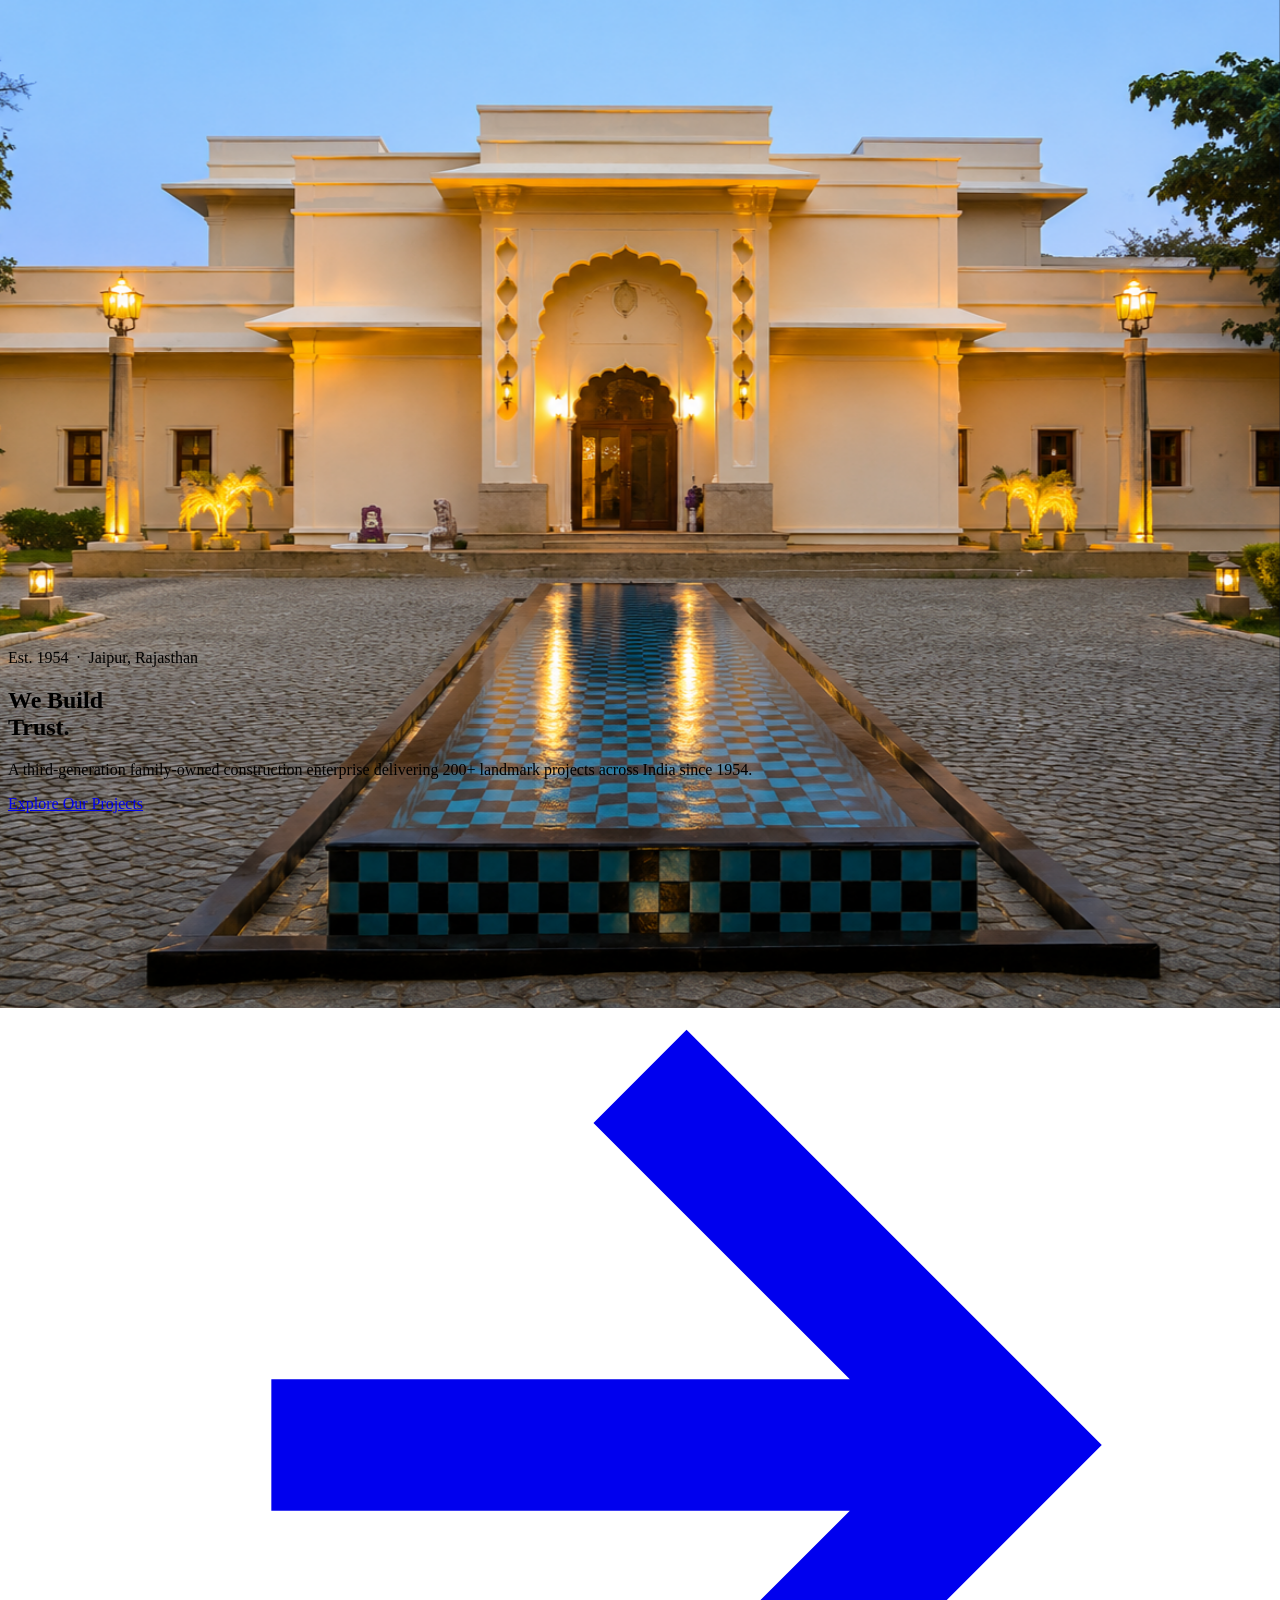
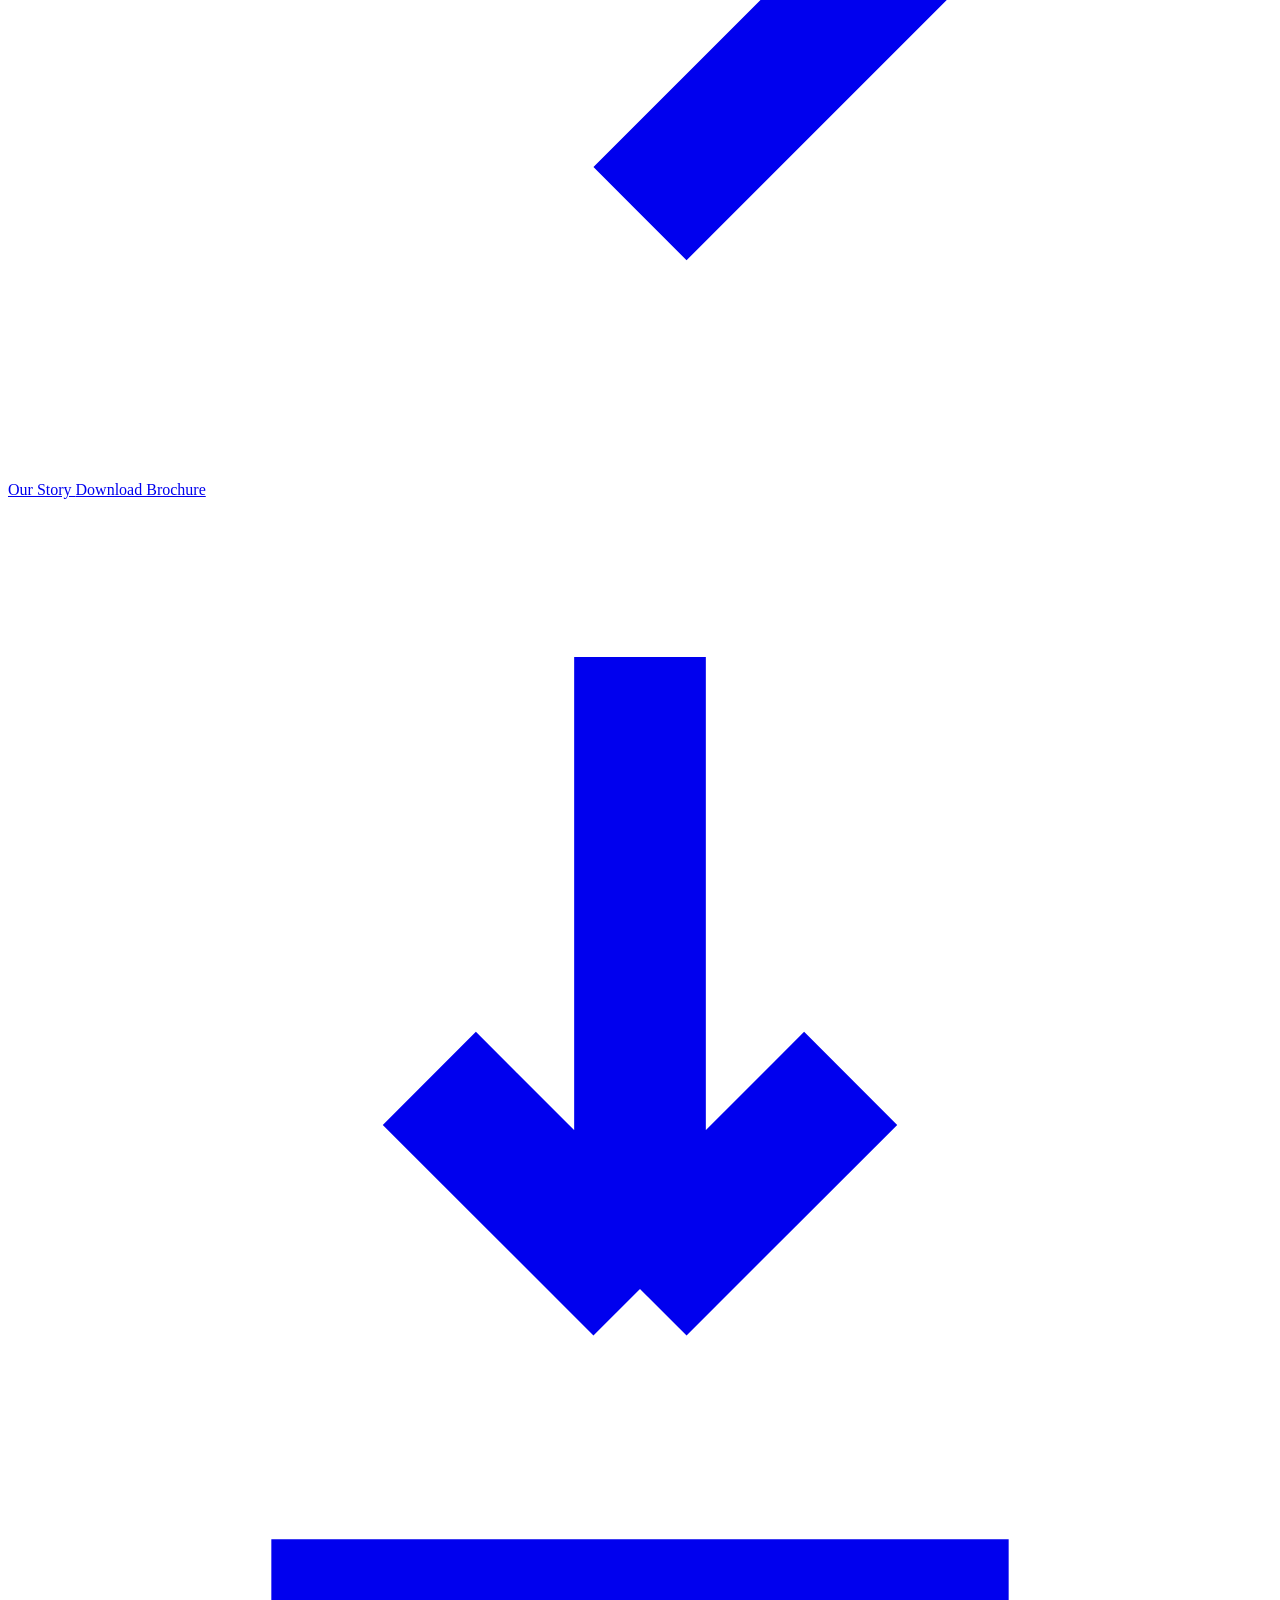
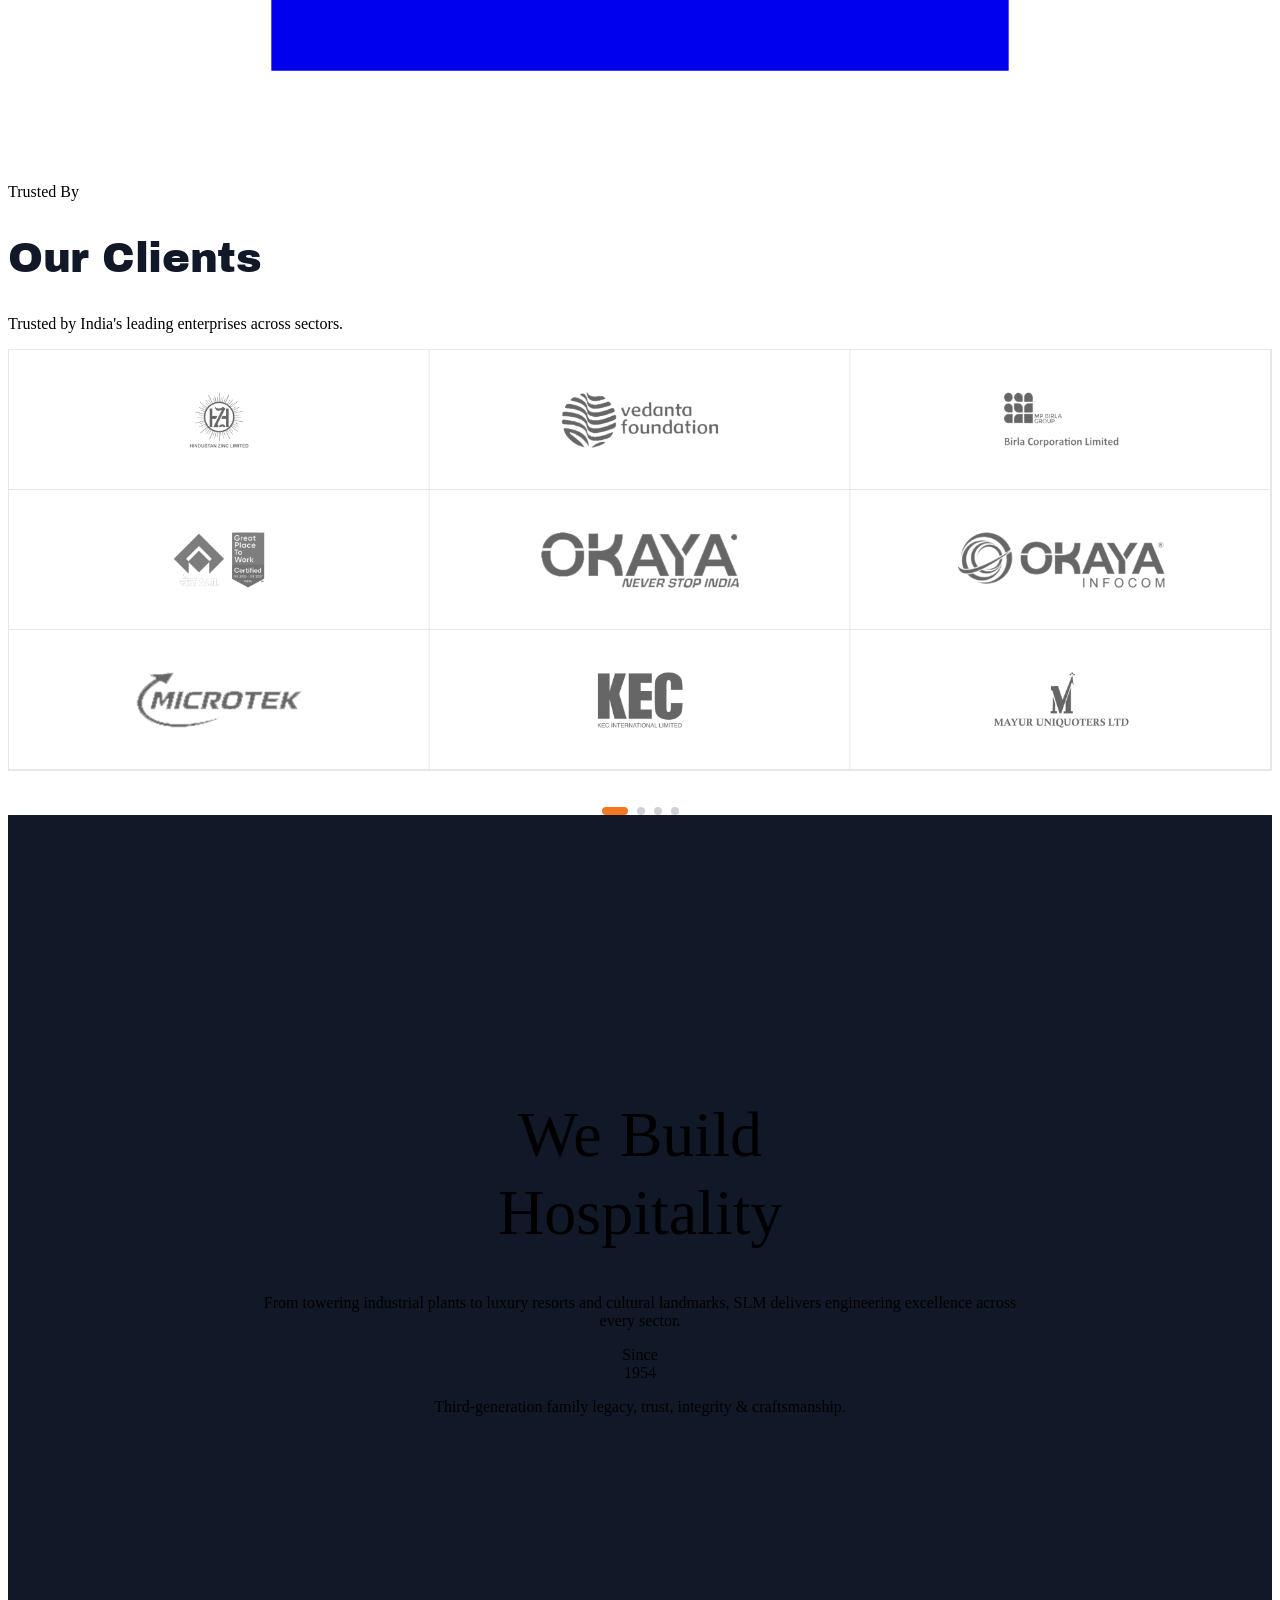
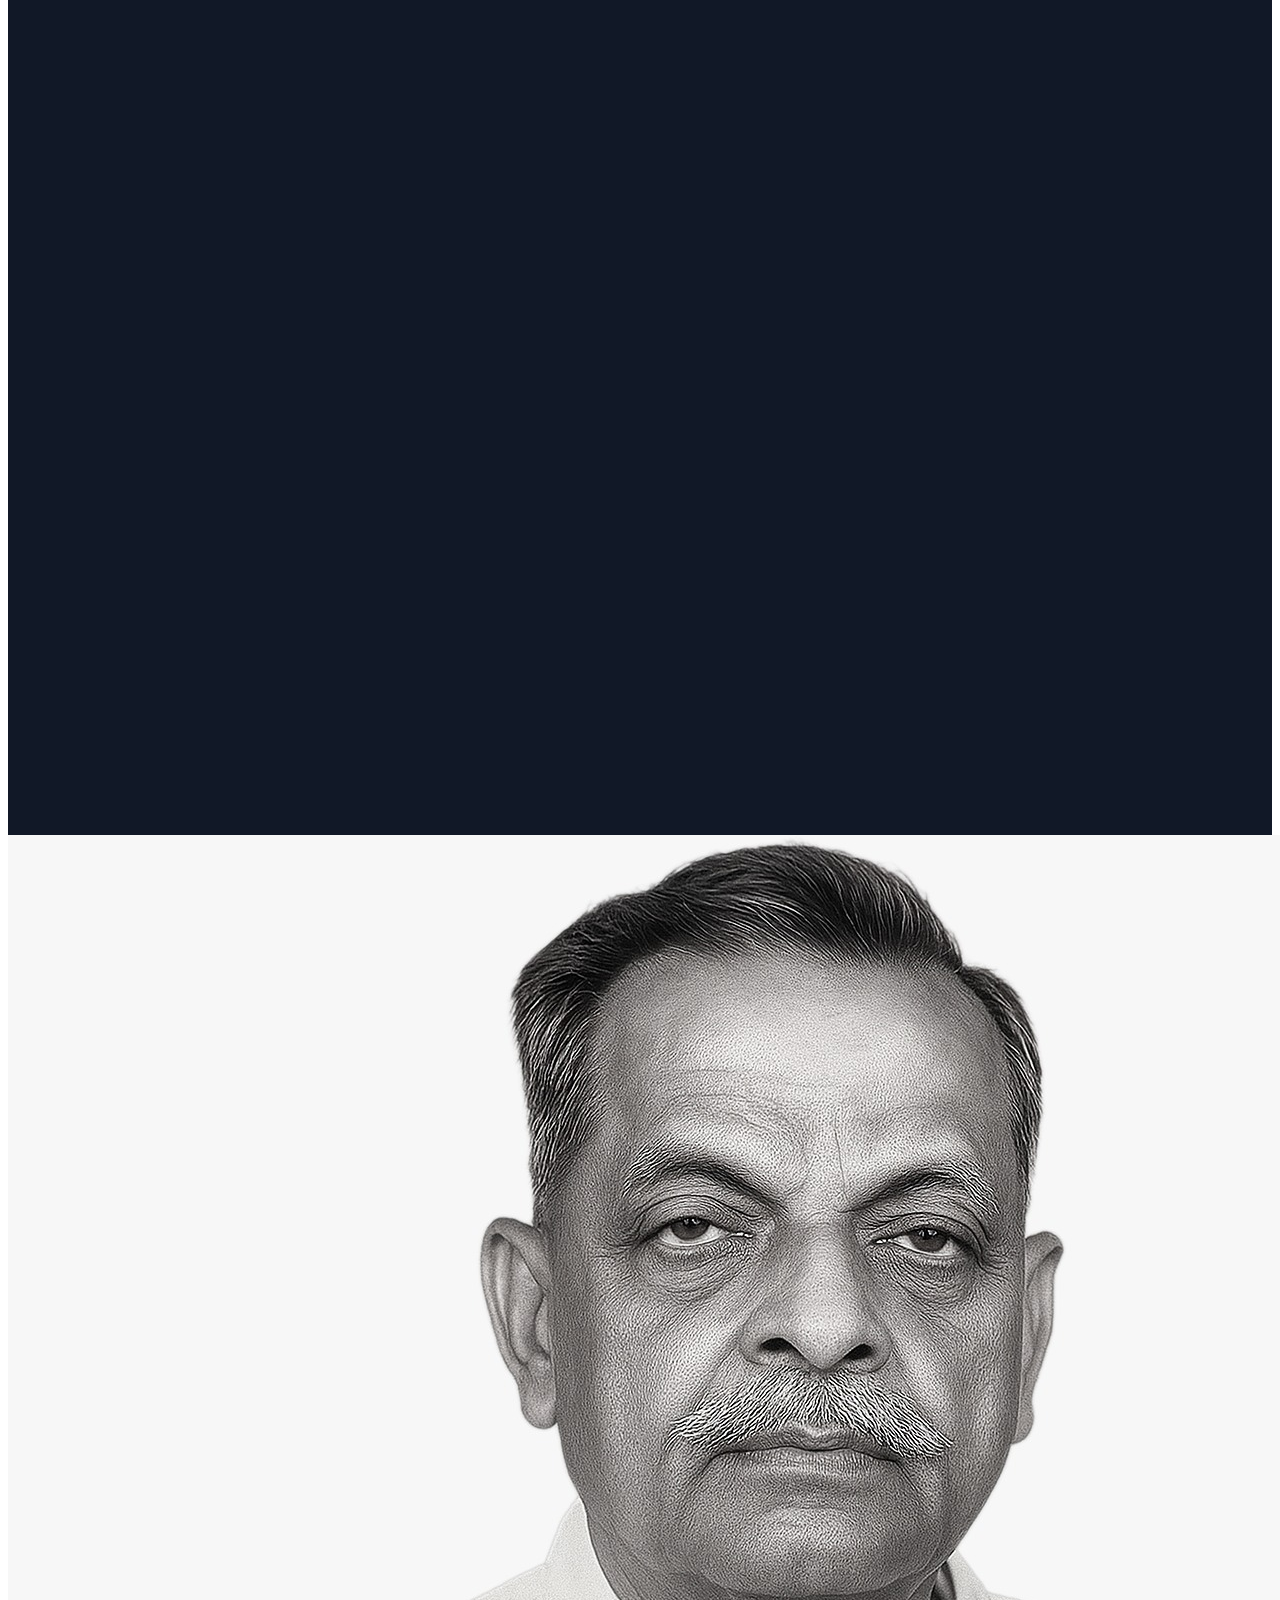
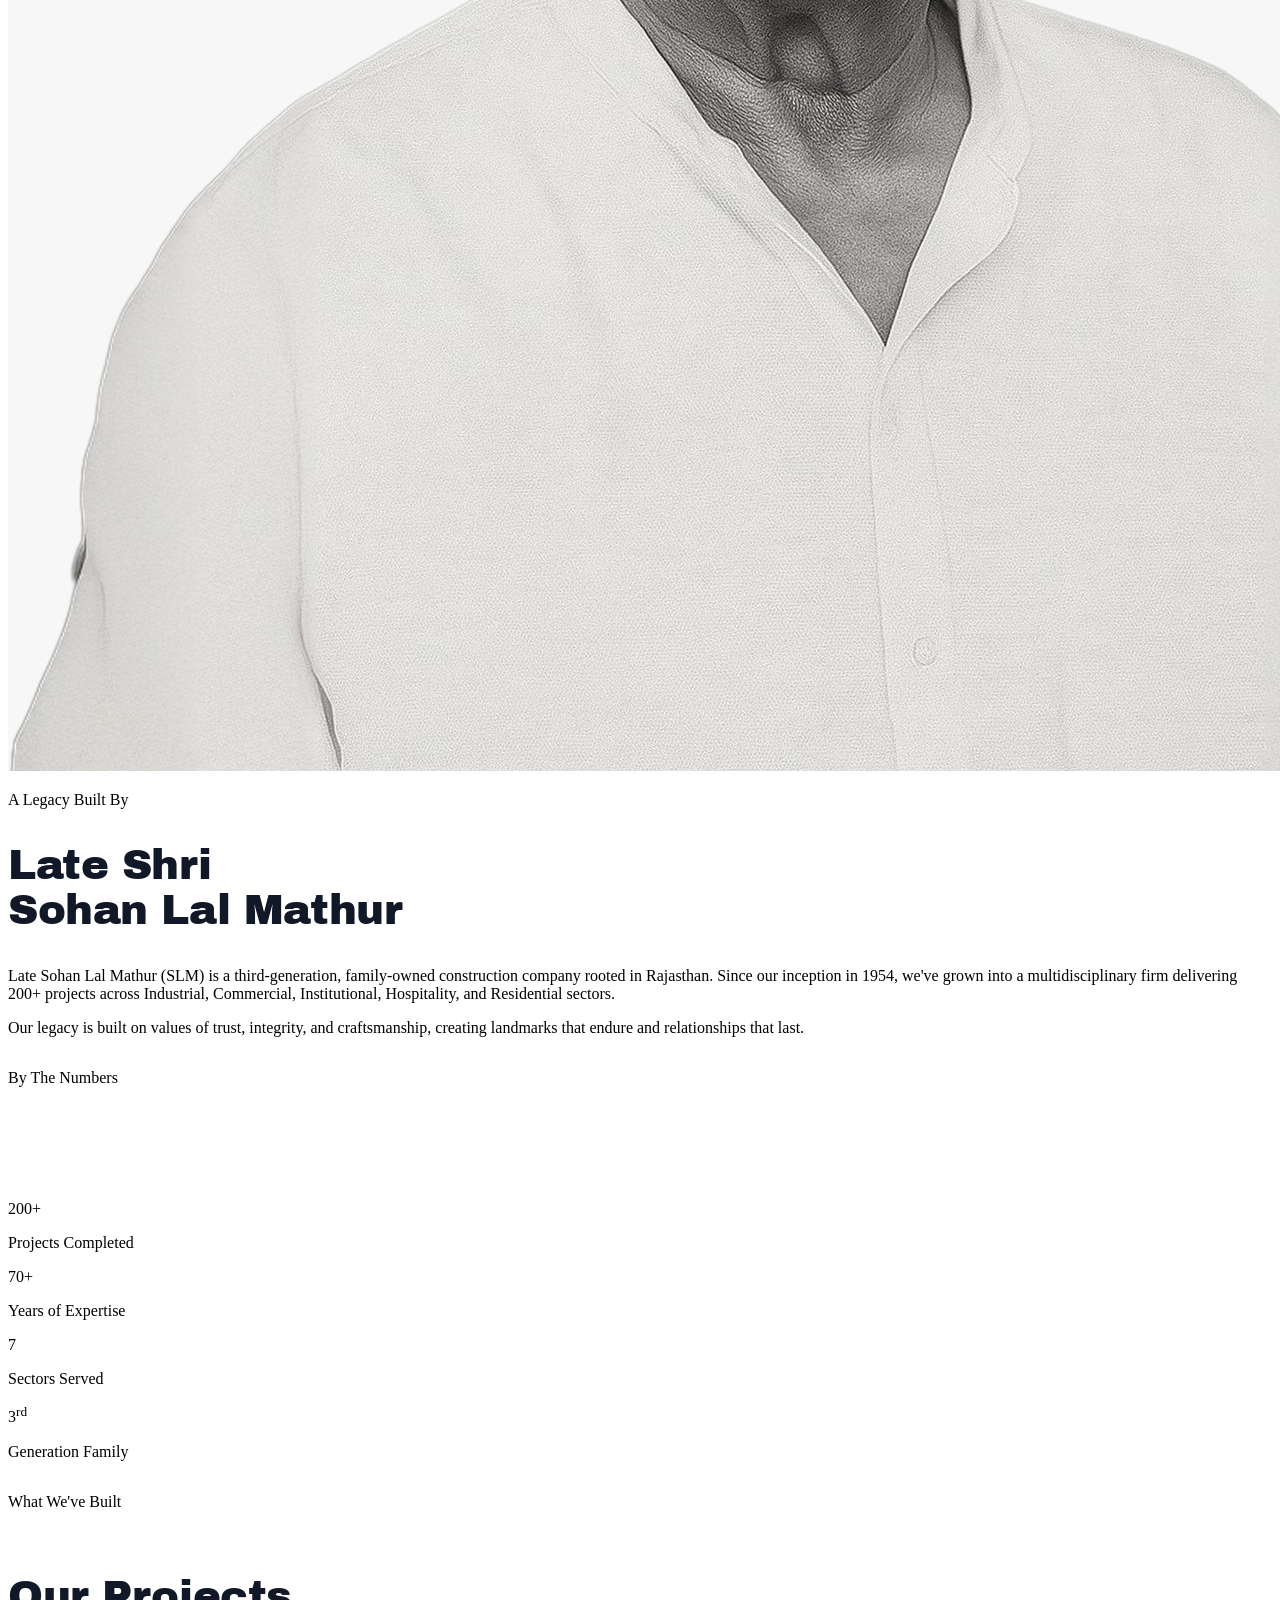
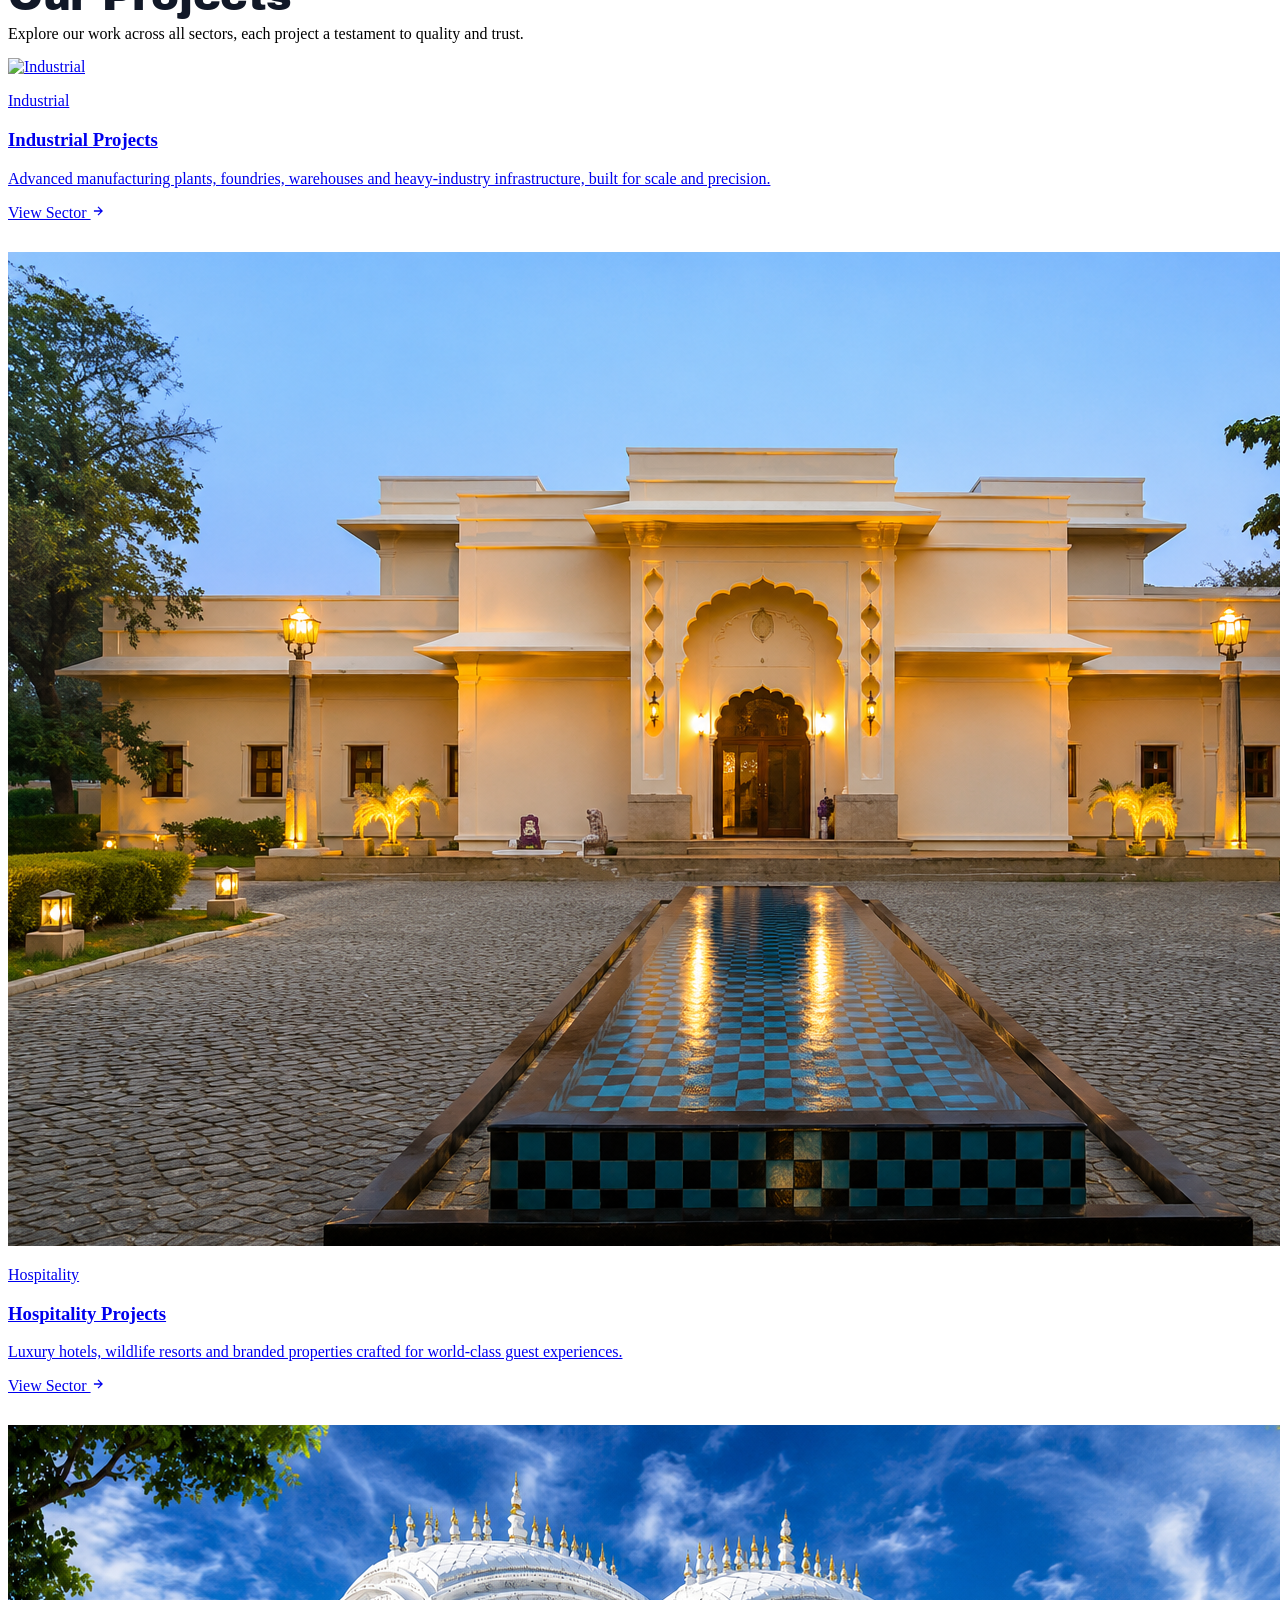
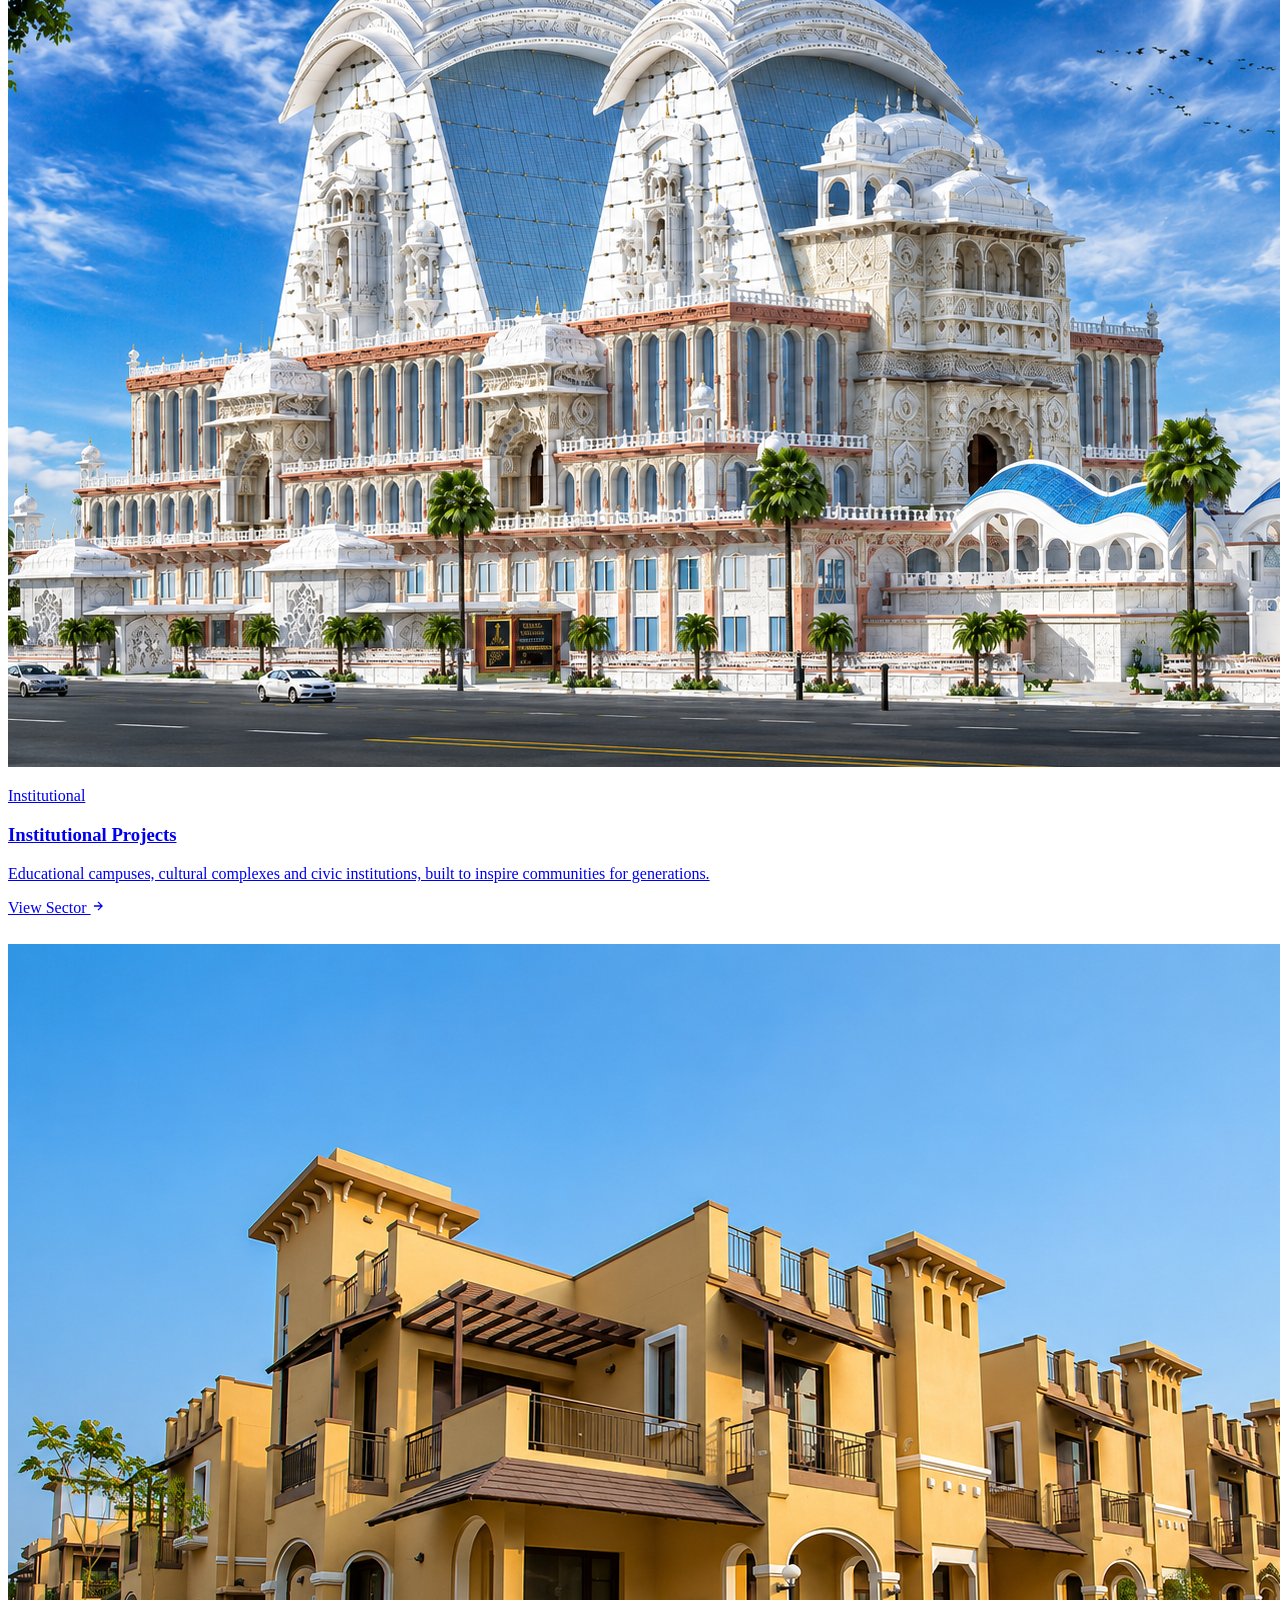
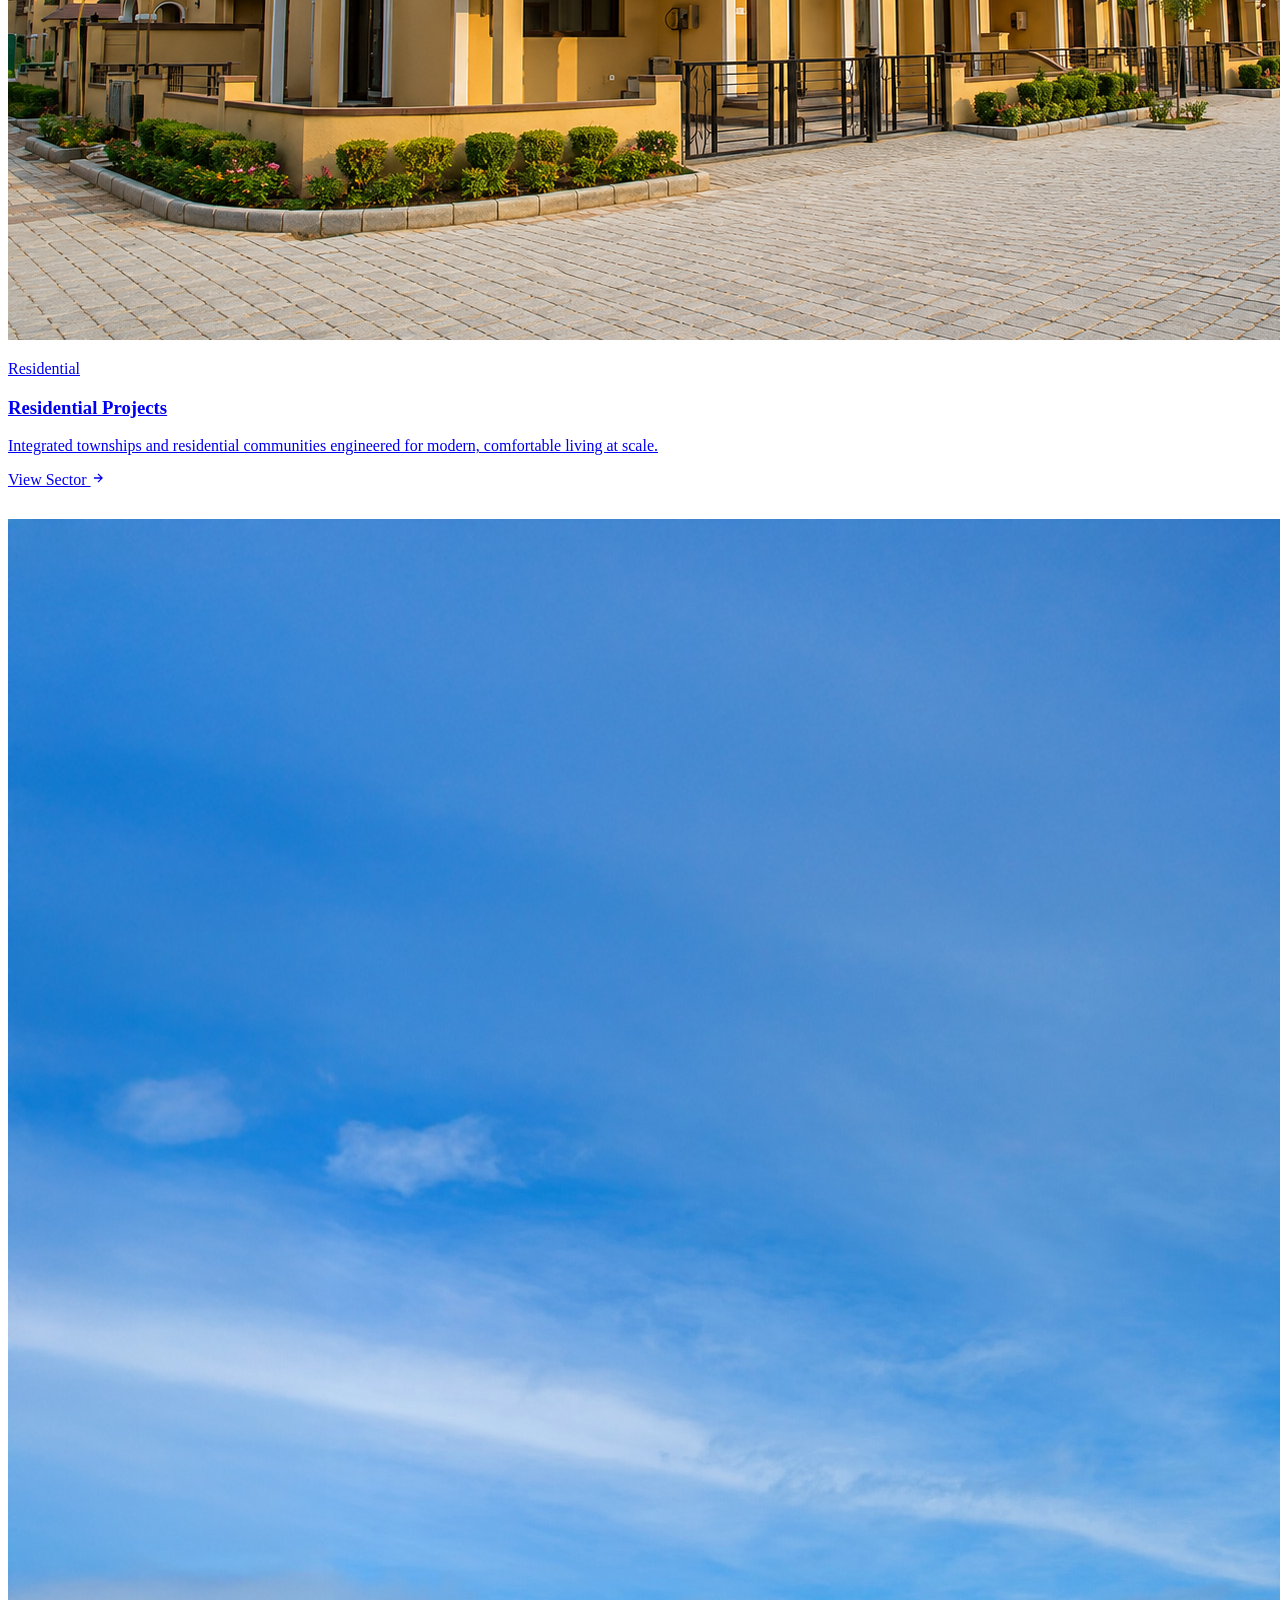
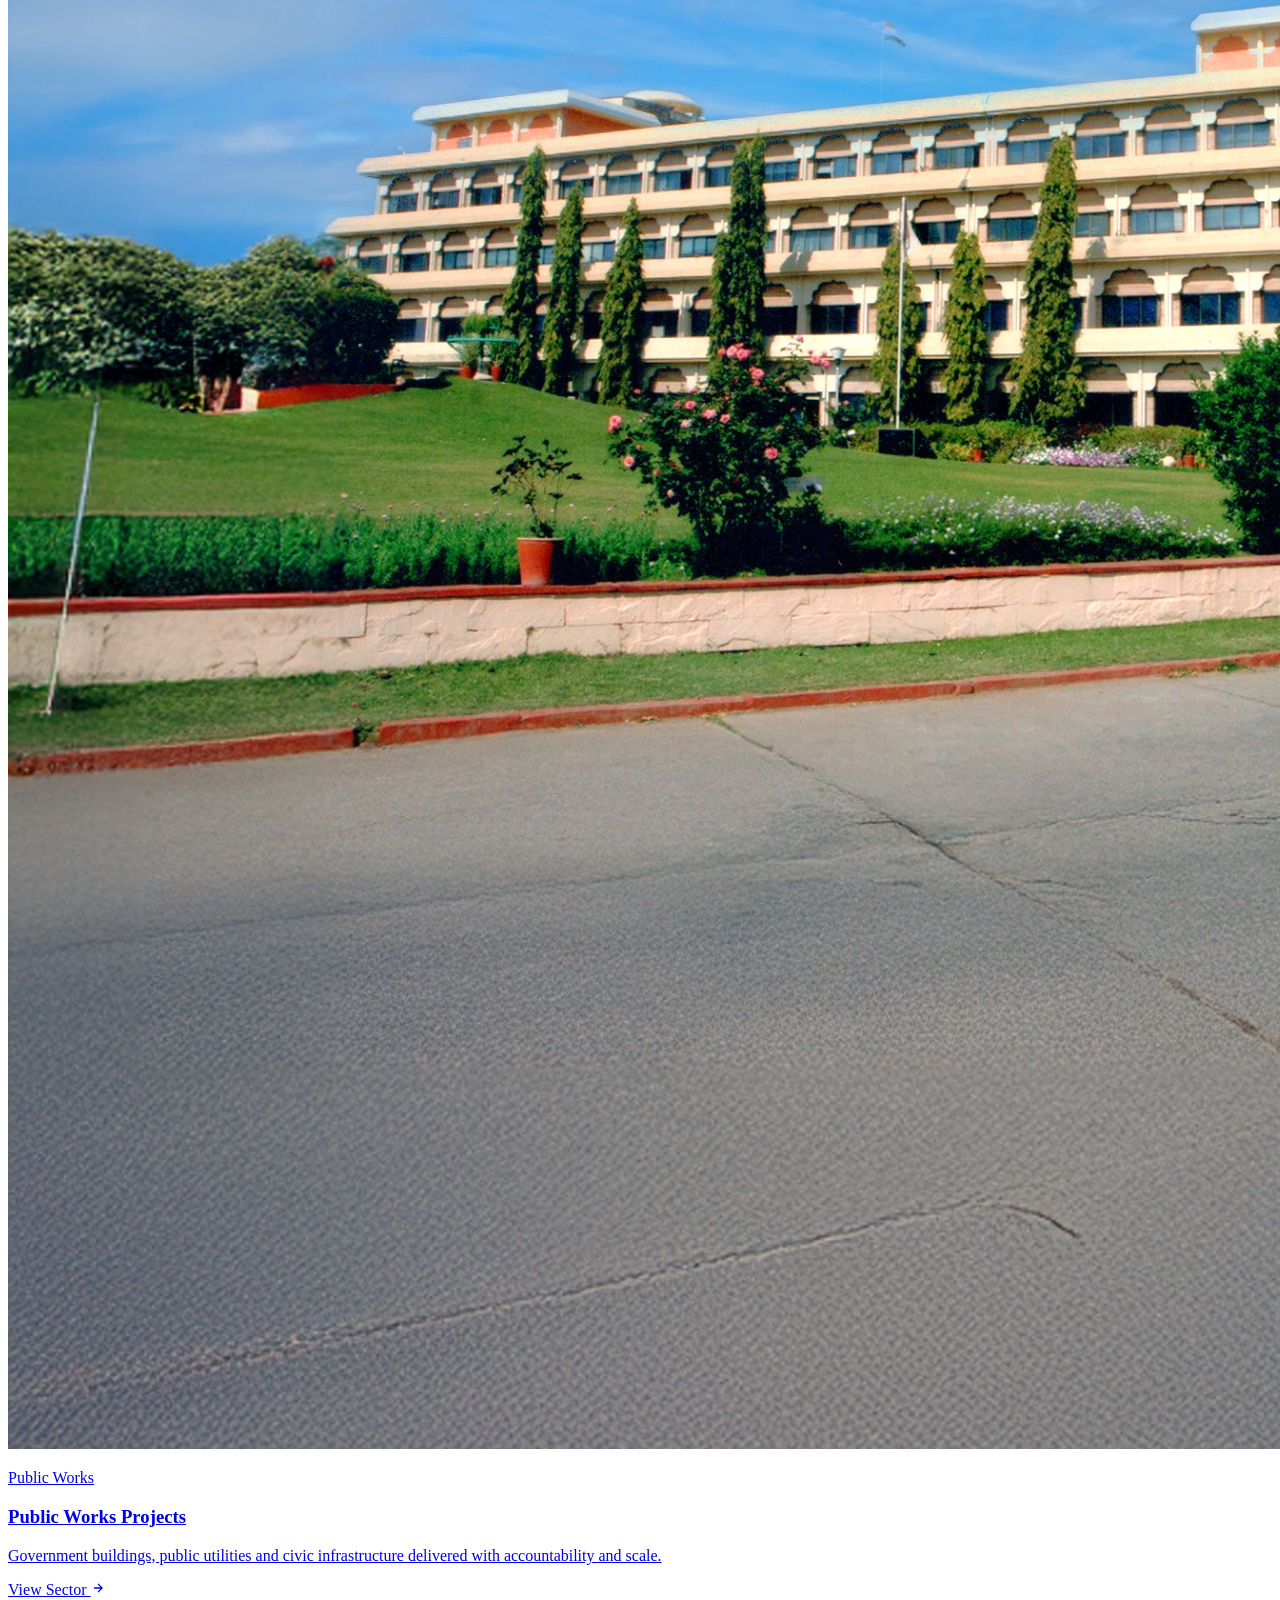
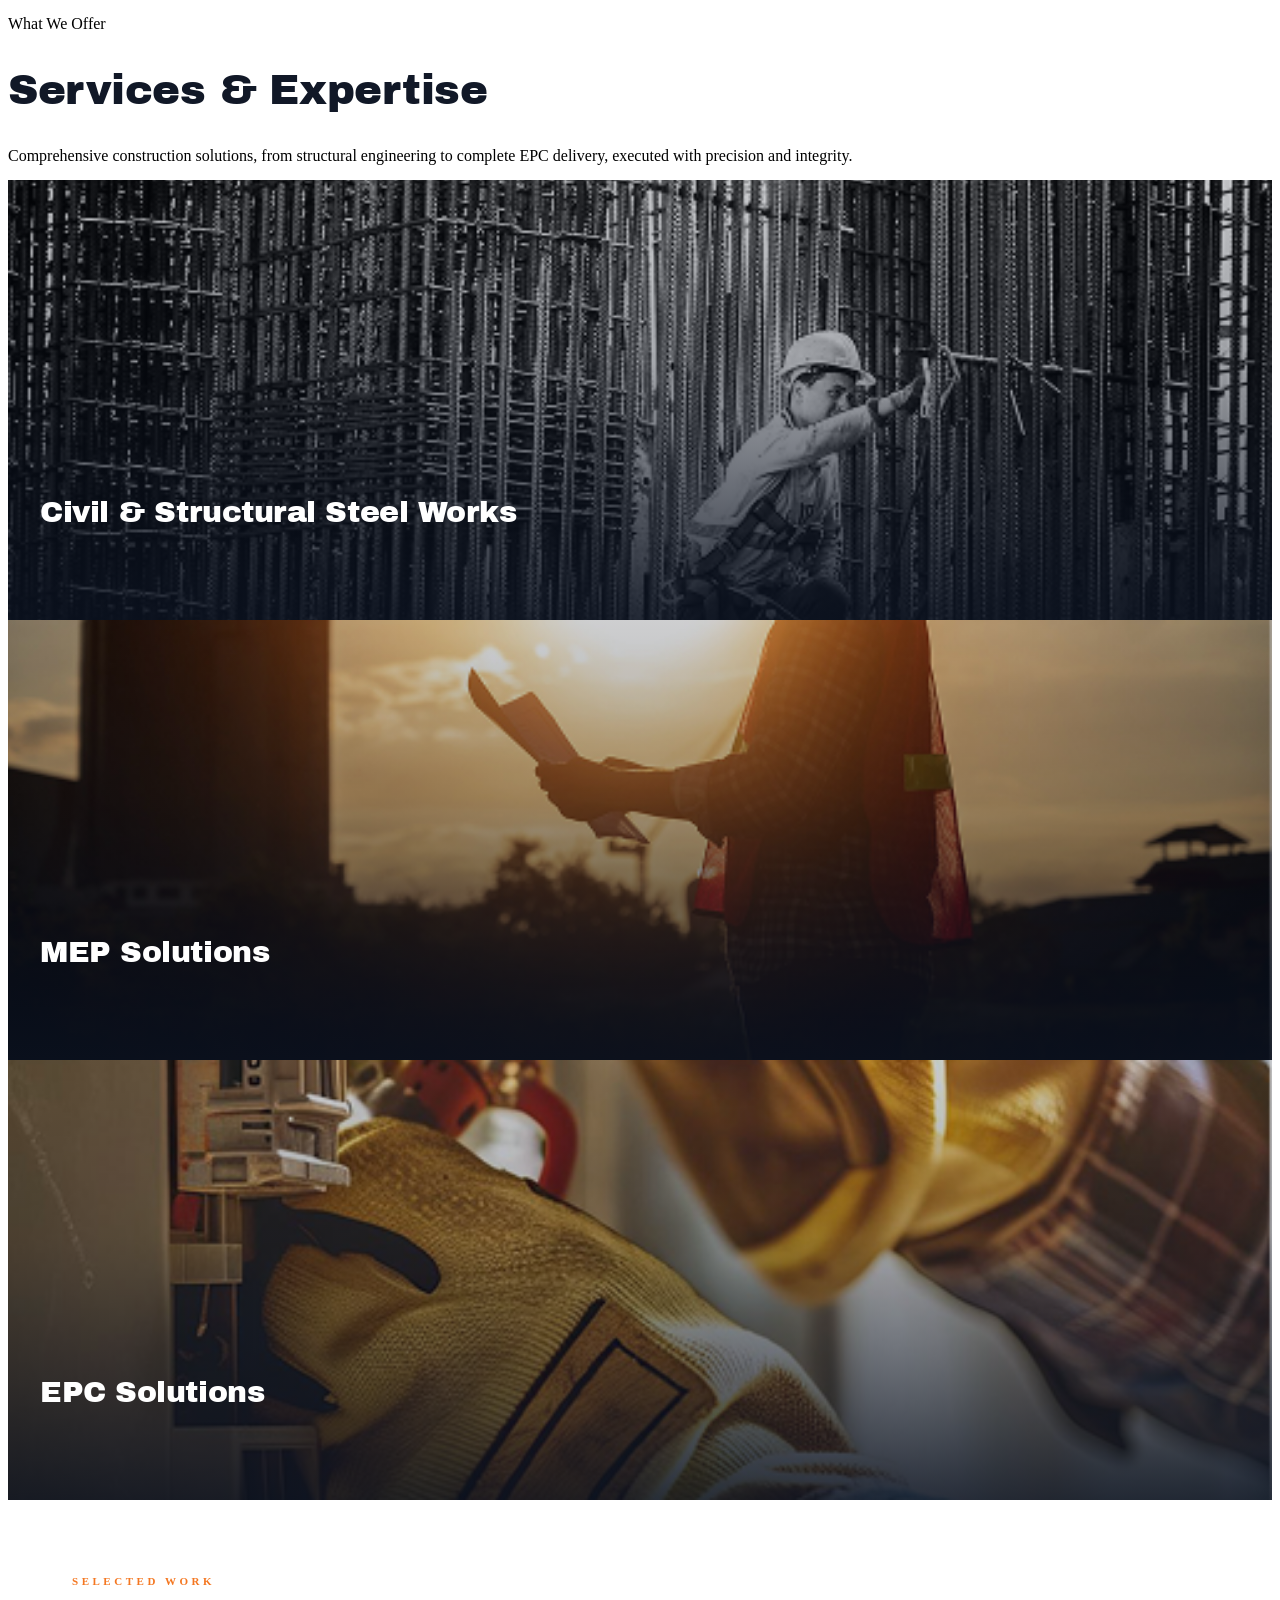
==== commit 1ead4263: "Tools: free Wikimedia images per item; recover founder + Hindustan Zinc images locally - Tools equip" ====
--- a/index.html
+++ b/index.html
@@ -100,7 +100,7 @@
   <link href="https://unpkg.com/aos@2.3.1/dist/aos.css" rel="stylesheet" />
 
   <!-- Custom styles -->
-  <link rel="stylesheet" href="css/style.css?v=75" />
+  <link rel="stylesheet" href="css/style.css?v=76" />
 </head>
 
 <body class="font-sans bg-white text-dark overflow-x-hidden">
@@ -184,7 +184,7 @@
              class="inline-flex w-full sm:w-auto justify-center items-center gap-2 px-7 py-3.5 border border-white/35 text-white text-[13px] font-medium hover:border-white/70 hover:bg-white/8 transition-all duration-200">
             Our Story
           </a>
-          <a href="Revised_SLM_Artwork.pdf" download data-magnetic
+          <a href="SLM%20Company%20Profile.pdf" download data-magnetic
              class="inline-flex w-full sm:w-auto justify-center items-center gap-2 px-7 py-3.5 border border-white/35 text-white text-[13px] font-medium hover:border-white/70 hover:bg-white/8 transition-all duration-200 group">
             Download Brochure
             <svg class="w-4 h-4 group-hover:translate-y-0.5 transition-transform" fill="none" stroke="currentColor" stroke-width="2.5" viewBox="0 0 24 24"><path d="M12 3v12m0 0l-4-4m4 4l4-4M5 21h14"/></svg>
@@ -331,7 +331,7 @@
       <!-- Image col, bleeds to edge -->
       <div class="relative min-h-[380px] lg:min-h-0 overflow-hidden">
         <img
-          src="https://slmindia.in/wp-content/uploads/2025/09/f1fd0261ead2a207809ea0650704eb3c4297dc48-1024x1006.png"
+          src="Images/Late%20Shri%20Sohan%20Lal%20Mathur.jpeg"
           alt="Late Shri Sohan Lal Mathur"
           class="absolute inset-0 w-full h-full object-cover object-top transition-transform duration-700 hover:scale-[1.03]"
         />
@@ -487,7 +487,7 @@
 
       <a href="projects.html?category=Public%20Works" class="proj-cat-card group block border border-[#E5E7EB] overflow-hidden hover:border-orange/50 cursor-pointer no-underline text-inherit" data-aos="fade-up" data-aos-delay="100">
         <div class="overflow-hidden aspect-[16/10]">
-          <img src="https://slmindia.in/wp-content/uploads/2025/10/8662056b3f180718e399fe21fa134d44d6074e7b.png" alt="Public Works" class="w-full h-full object-cover proj-cat-img" data-parallax-pos="0.12" />
+          <img src="Images/Hindustan%20Zinc%20Limited.jpeg" alt="Public Works" class="w-full h-full object-cover proj-cat-img" data-parallax-pos="0.12" />
         </div>
         <div class="p-6 bg-white">
           <p class="text-[11px] font-bold tracking-[0.28em] uppercase text-orange mb-3">Public Works</p>
@@ -698,7 +698,7 @@
 <script src="https://unpkg.com/aos@2.3.1/dist/aos.js"></script>
 <script src="https://unpkg.com/lenis@1.1.20/dist/lenis.min.js"></script>
 <script src="js/chrome.js?v=63"></script>
-<script src="js/main.js?v=65"></script>
+<script src="js/main.js?v=68"></script>
 
 <!-- Hero slideshow — cross-fade + Ken-Burns rotation (5s per slide) -->
 <script>
--- a/css/style.css
+++ b/css/style.css
@@ -7074,7 +7074,7 @@
 /* ═══ Tools hero: same fixed-background parallax reveal as About,
        but with a machine image behind the white card ═══ */
 .page-tools .ab-intro {
-  background-image: url('https://slmindia.in/wp-content/uploads/2025/12/9b3359a950e123125ec9093ae9338e7283b22286.jpg');
+  background-image: url('https://upload.wikimedia.org/wikipedia/commons/thumb/d/d8/Caterpillar_330_excavator_on_a_pile_of_dirt.jpg/1280px-Caterpillar_330_excavator_on_a_pile_of_dirt.jpg');
 }
 
 /* About + Tools mobile: the top hero image already clears the fixed nav,
